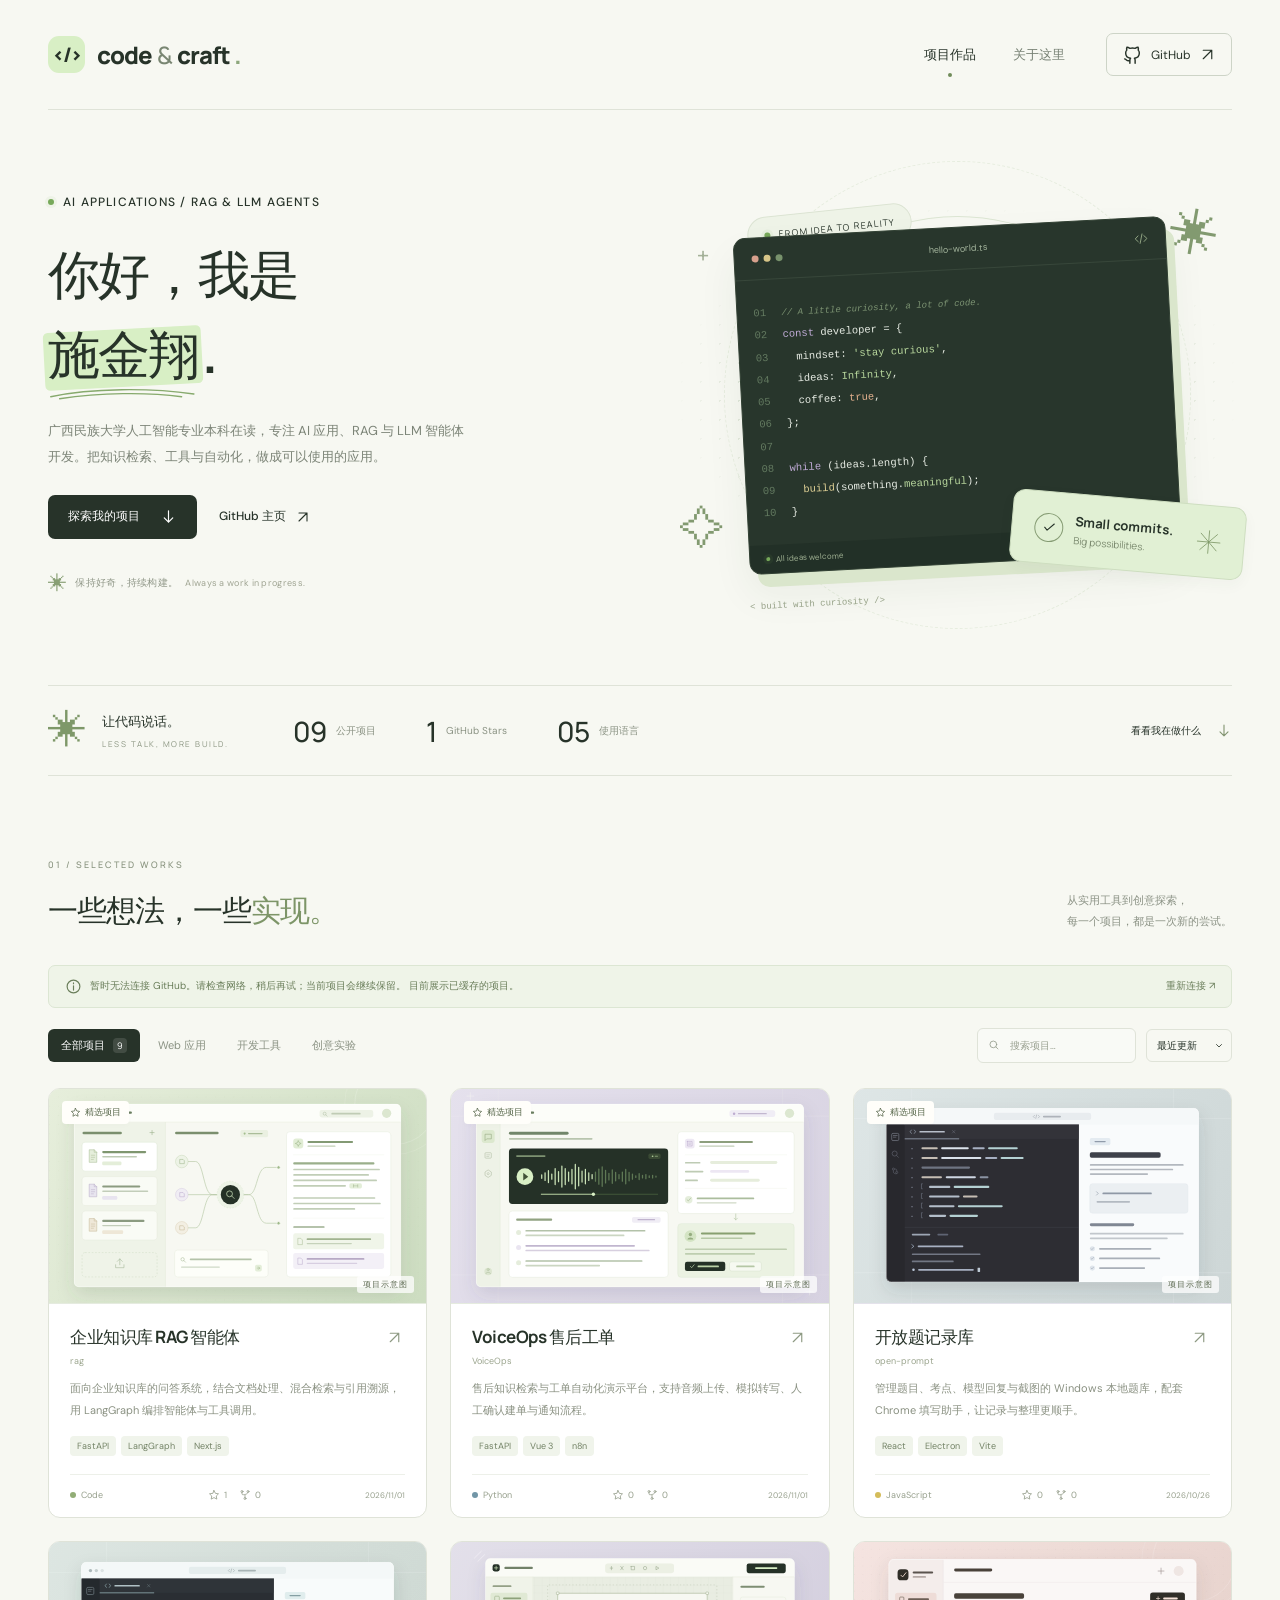
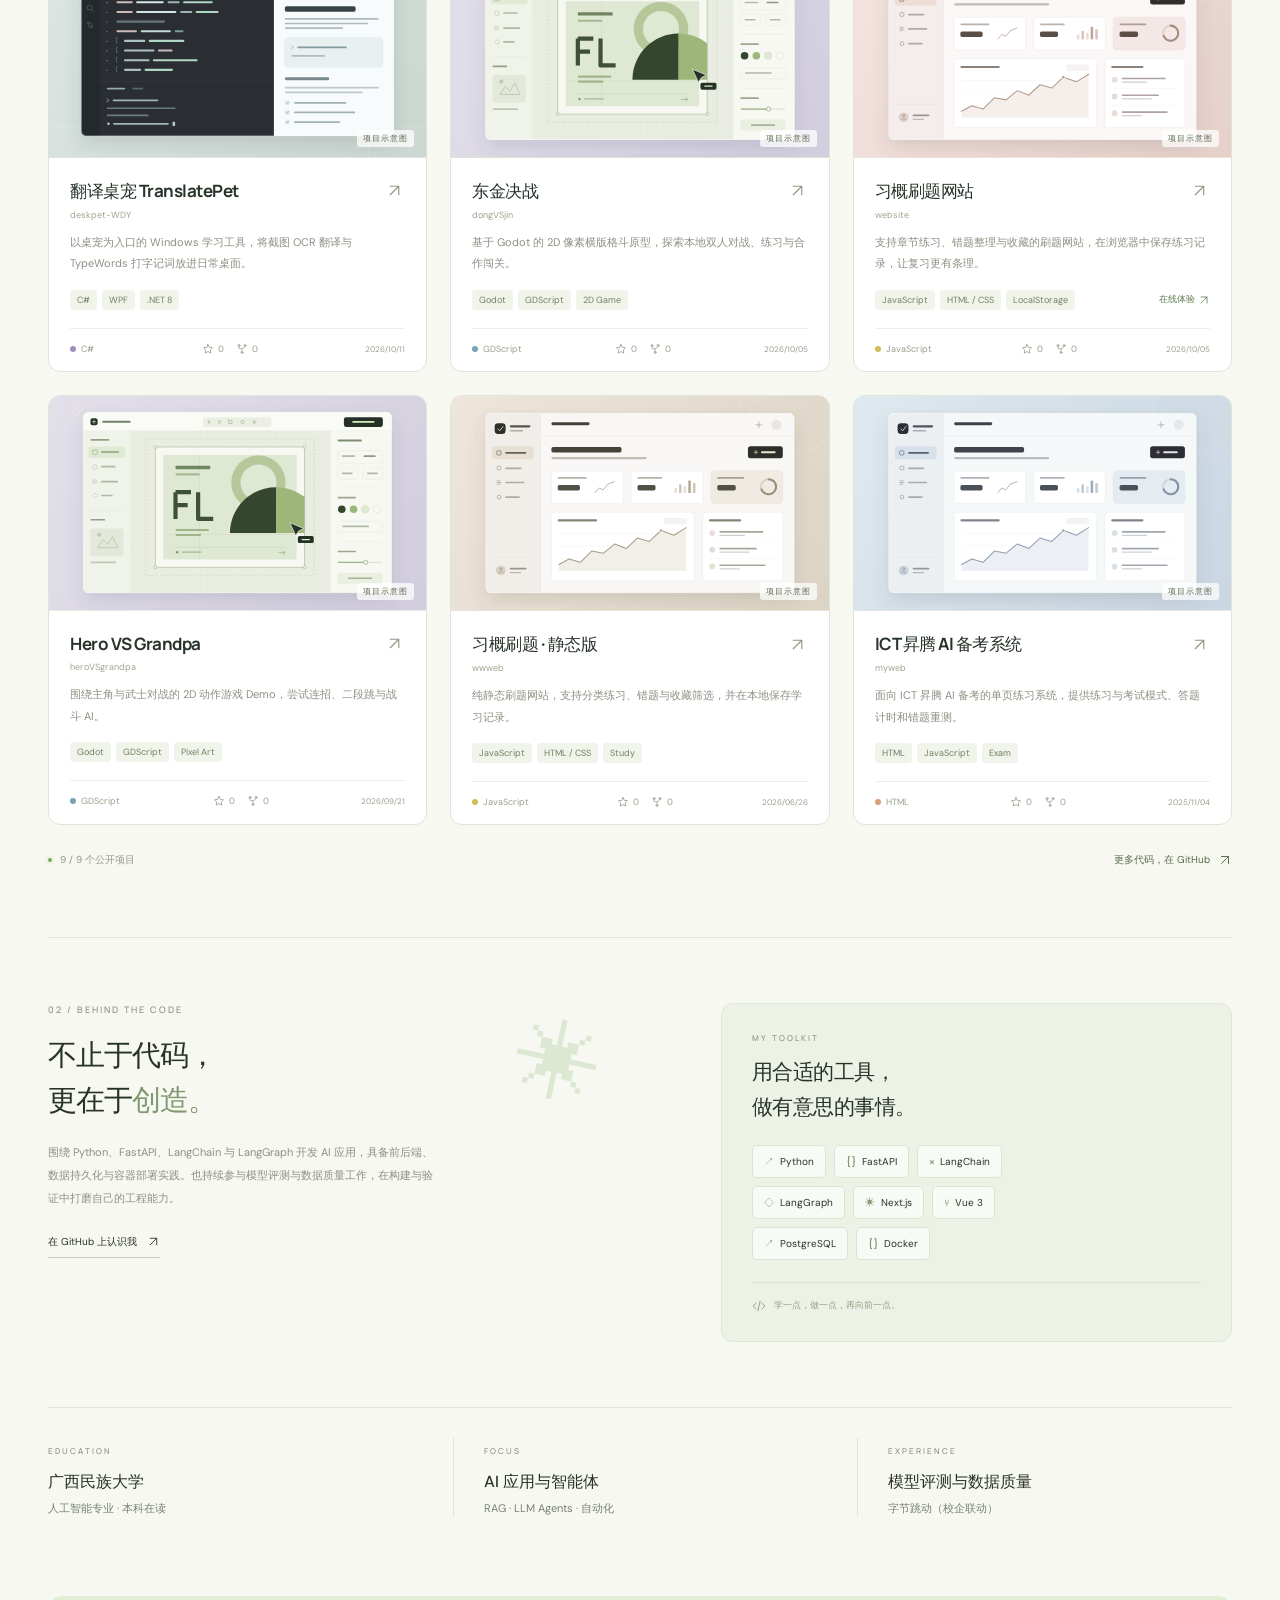
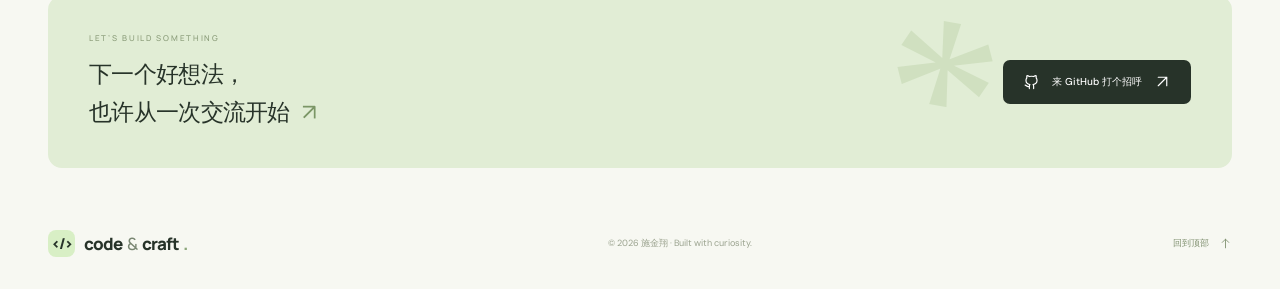
==== index.html @ 2873ebb2 "Publish personal portfolio with GitHub projects" ====
<!doctype html>
<html lang="zh-CN">
<head>
  <meta charset="UTF-8">
  <meta name="viewport" content="width=device-width, initial-scale=1.0">
  <meta name="theme-color" content="#f7f8f2">
  <meta name="description" content="施金翔的个人作品集：AI 应用开发、RAG 与 LLM 智能体、VoiceOps 工单自动化，以及网页、桌面工具与游戏探索。">
  <title>施金翔 — AI 应用与开源作品集</title>
  <link rel="icon" href="./assets/favicon.svg" type="image/svg+xml">
  <link rel="stylesheet" href="./styles.css">
  <script src="./config.js" defer></script>
  <script src="./github-data.js" defer></script>
  <script src="./app.js" defer></script>
</head>
<body id="home">
  <a class="skip-link" href="#projects">跳转到项目</a>
  <header class="site-header wrap">
    <a class="brand" href="#home" aria-label="Code and Craft 首页"><span class="brand-mark">&lt;/&gt;</span> code<span class="brand-amp">&</span>craft<span class="brand-period">.</span></a>
    <nav aria-label="主导航"><a class="nav-link active" href="#projects">项目作品</a><a class="nav-link" href="#about">关于这里</a><a class="github-link" id="headerGithub" href="https://github.com" target="_blank" rel="noopener noreferrer"><svg class="icon"><use href="#i-github"/></svg><span>GitHub</span><svg class="icon small"><use href="#i-arrow"/></svg></a></nav>
  </header>
  <main>
    <section class="hero wrap" aria-labelledby="heroTitle">
      <div class="hero-copy">
        <p class="eyebrow"><span class="live-dot"></span><span id="heroEyebrow">个人作品集 · 持续探索</span></p>
        <h1 id="heroTitle">你好，我是<br><span class="word-highlight">施金翔<svg viewBox="0 0 220 20" aria-hidden="true"><path d="M4 14C64 1 151 1 214 10M17 17C77 8 145 7 196 14"/></svg></span><span class="hero-period">.</span></h1>
        <p class="hero-description" id="heroDescription">一些解决问题的工具，一些灵光一现的实验。<br>这里是我的 GitHub 项目集，也是一路创造的记录。</p>
        <div class="hero-actions"><a class="button button-dark" href="#projects">探索我的项目<svg class="icon"><use href="#i-down"/></svg></a><button class="button button-text" data-connect>连接 GitHub<svg class="icon"><use href="#i-arrow"/></svg></button></div>
        <div class="hero-footnote"><span class="tiny-code">✳</span><span>保持好奇，持续构建。<span class="muted-en">Always a work in progress.</span></span></div>
      </div>
      <div class="hero-art" aria-hidden="true">
        <div class="art-grid"></div><div class="orbit orbit-one"></div><div class="orbit orbit-two"></div>
        <span class="art-star star-one">✳</span><span class="art-star star-two">✧</span><span class="art-plus">+</span>
        <div class="floating-label label-top"><span class="live-dot"></span> FROM IDEA TO REALITY</div>
        <div class="code-window"><div class="window-bar"><span class="traffic"><i></i><i></i><i></i></span><span>hello-world.ts</span><svg class="icon small"><use href="#i-code"/></svg></div><div class="window-code"><div><span class="line-no">01</span><span class="code-comment">// A little curiosity, a lot of code.</span></div><div><span class="line-no">02</span><span class="code-purple">const</span> developer = {</div><div><span class="line-no">03</span>&nbsp;&nbsp;mindset: <span class="code-green">'stay curious'</span>,</div><div><span class="line-no">04</span>&nbsp;&nbsp;ideas: <span class="code-green">Infinity</span>,</div><div><span class="line-no">05</span>&nbsp;&nbsp;coffee: <span class="code-orange">true</span>,</div><div><span class="line-no">06</span>};</div><div class="code-gap"><span class="line-no">07</span></div><div><span class="line-no">08</span><span class="code-purple">while</span> (ideas.length) {</div><div><span class="line-no">09</span>&nbsp;&nbsp;<span class="code-yellow">build</span>(something.<span class="code-green">meaningful</span>);</div><div><span class="line-no">10</span>}</div></div><div class="window-status"><span><span class="live-dot"></span> All ideas welcome</span><span>TypeScript</span></div></div>
        <div class="commit-sticker"><span class="commit-icon"><svg class="icon"><use href="#i-check"/></svg></span><div><strong>Small commits.</strong><span>Big possibilities.</span></div><svg class="sticker-spark" viewBox="0 0 40 40"><path d="M20 2V38M2 20H38M7 7L33 33M33 7L7 33"/></svg></div>
        <span class="art-caption">&lt; built with curiosity /&gt;</span>
      </div>
    </section>
    <section class="stats-strip wrap" aria-label="项目概览"><div class="strip-intro"><span class="strip-spark">✳</span><span>让代码说话。<small>LESS TALK, MORE BUILD.</small></span></div><div class="stat"><strong id="statProjects">06</strong><span id="statProjectsLabel">示例项目</span></div><div class="stat"><strong id="statStars">—</strong><span>GitHub Stars</span></div><div class="stat"><strong id="statLanguages">05</strong><span>使用语言</span></div><a href="#projects" class="strip-link">看看我在做什么<svg class="icon"><use href="#i-down"/></svg></a></section>
    <section class="projects-section wrap" id="projects" aria-labelledby="projectsTitle">
      <div class="section-heading"><div><p class="section-kicker">01 / SELECTED WORKS</p><h2 id="projectsTitle">一些想法，一些<span>实现。</span></h2></div><p>从实用工具到创意探索，<br>每一个项目，都是一次新的尝试。</p></div>
      <div class="preview-notice" id="previewNotice"><span><svg class="icon small"><use href="#i-info"/></svg> 当前为示例预览，连接 GitHub 即可展示你的真实项目。</span><button data-connect>导入我的项目 <span>↗</span></button></div>
      <div class="project-toolbar"><div class="filter-tabs" role="group" aria-label="项目分类"><button class="filter-tab selected" data-filter="all" aria-pressed="true">全部项目 <span id="allCount">6</span></button><button class="filter-tab" data-filter="web" aria-pressed="false">Web 应用</button><button class="filter-tab" data-filter="tools" aria-pressed="false">开发工具</button><button class="filter-tab" data-filter="creative" aria-pressed="false">创意实验</button></div><div class="toolbar-controls"><label class="search-field"><svg class="icon"><use href="#i-search"/></svg><input type="search" id="projectSearch" placeholder="搜索项目…" aria-label="搜索项目或技术"></label><label class="sort-field"><span class="sr-only">项目排序</span><select id="projectSort"><option value="updated">最近更新</option><option value="stars">最多 Stars</option><option value="name">项目名称</option></select><svg class="icon small"><use href="#i-chevron"/></svg></label></div></div>
      <p class="results-status sr-only" id="resultsStatus" aria-live="polite"></p>
      <div class="project-grid" id="projectGrid"></div>
      <div class="empty-state" id="emptyState" hidden><svg class="icon"><use href="#i-search"/></svg><h3>还没找到这个项目</h3><p>试试其他关键词，或者切换项目分类。</p><button class="button button-outline" id="resetFilters">查看全部项目</button></div>
      <div class="projects-bottom"><span><span class="live-dot"></span><span id="projectCountText">6 个示例，等待你的真实作品</span></span><a id="allReposLink" href="https://github.com" target="_blank" rel="noopener noreferrer">更多代码，在 GitHub<svg class="icon"><use href="#i-arrow"/></svg></a></div>
    </section>
    <section class="about-section wrap" id="about" aria-labelledby="aboutTitle"><div class="about-note"><span class="note-icon">✳</span><p class="section-kicker">02 / BEHIND THE CODE</p><h2 id="aboutTitle">不止于代码，<br>更在于<span>创造。</span></h2><p id="aboutDescription">喜欢把日常里的「如果可以」变成屏幕上的「已经实现」。这里留下一些探索，也期待它们能成为下一次灵感的起点。</p><a class="inline-link" id="aboutGithub" href="https://github.com" target="_blank" rel="noopener noreferrer">在 GitHub 上认识我<svg class="icon"><use href="#i-arrow"/></svg></a></div><div class="toolkit"><p class="section-kicker">MY TOOLKIT</p><h3>用合适的工具，<br>做有意思的事情。</h3><div class="tech-cloud" id="techCloud"></div><div class="toolkit-footer"><svg class="icon"><use href="#i-code"/></svg><span>学一点，做一点，再向前一点。</span></div></div></section>
    <section class="profile-facts wrap" aria-label="个人背景"><div><span class="section-kicker">EDUCATION</span><h3>广西民族大学</h3><p>人工智能专业 · 本科在读</p></div><div><span class="section-kicker">FOCUS</span><h3>AI 应用与智能体</h3><p>RAG · LLM Agents · 自动化</p></div><div><span class="section-kicker">EXPERIENCE</span><h3>模型评测与数据质量</h3><p>字节跳动（校企联动）</p></div></section>
    <section class="contact-section wrap"><div><p class="section-kicker">LET’S BUILD SOMETHING</p><h2>下一个好想法，<br>也许从一次交流开始<span>↗</span></h2></div><a class="button button-dark" id="contactGithub" href="https://github.com" target="_blank" rel="noopener noreferrer"><svg class="icon"><use href="#i-github"/></svg>来 GitHub 打个招呼<svg class="icon"><use href="#i-arrow"/></svg></a></section>
  </main>
  <footer class="site-footer wrap"><a class="brand footer-brand" href="#home"><span class="brand-mark">&lt;/&gt;</span> code<span class="brand-amp">&</span>craft<span class="brand-period">.</span></a><p>© <span id="currentYear">2026</span> <span id="footerName">Code & Craft</span> · Built with curiosity.</p><a class="back-top" href="#home">回到顶部 <svg class="icon"><use href="#i-up"/></svg></a></footer>
  <dialog id="connectDialog" class="connect-dialog"><form id="connectForm"><button type="button" class="dialog-close" data-close aria-label="关闭">×</button><span class="dialog-symbol"><svg class="icon"><use href="#i-github"/></svg></span><p class="section-kicker">MAKE IT YOURS</p><h2>把你的作品放进来。</h2><p class="dialog-copy">输入 GitHub 用户名或个人主页链接，读取公开仓库并生成你的项目集。</p><label for="githubUsername">GitHub 用户名或主页链接</label><input id="githubUsername" name="username" autocomplete="off" placeholder="例如 octocat 或 github.com/octocat" required maxlength="180"><p class="form-hint">仅访问公开信息，无需登录或提供 Token。临时导入仅保存在当前浏览器。</p><p class="form-error" id="connectError" role="alert" hidden></p><button type="submit" class="button button-dark import-button" id="importButton">导入公开项目<svg class="icon"><use href="#i-arrow"/></svg></button><button type="button" class="restore-demo" id="restoreDemo">恢复示例预览</button></form></dialog>
  <dialog id="projectDialog" class="project-dialog"><button class="dialog-close" data-close aria-label="关闭">×</button><div id="projectDetail"></div></dialog>
  <div class="toast" id="toast" role="status" hidden></div>
  <svg class="svg-sprite" xmlns="http://www.w3.org/2000/svg" aria-hidden="true"><defs>
    <symbol id="i-arrow" viewBox="0 0 24 24"><path d="M6 18 18 6M6 6h12v12"/></symbol><symbol id="i-down" viewBox="0 0 24 24"><path d="M12 4v16M6 14l6 6 6-6"/></symbol><symbol id="i-up" viewBox="0 0 24 24"><path d="M12 20V4M6 10l6-6 6 6"/></symbol><symbol id="i-search" viewBox="0 0 24 24"><circle cx="10.8" cy="10.8" r="6.8"/><path d="m16 16 4 4"/></symbol><symbol id="i-chevron" viewBox="0 0 24 24"><path d="m7 10 5 5 5-5"/></symbol><symbol id="i-star" viewBox="0 0 24 24"><path d="m12 3 2.8 5.7 6.2.9-4.5 4.4 1.1 6.2-5.6-3-5.6 3 1.1-6.2L3 9.6l6.2-.9z"/></symbol><symbol id="i-fork" viewBox="0 0 24 24"><circle cx="6" cy="5" r="2"/><circle cx="18" cy="5" r="2"/><circle cx="12" cy="19" r="2"/><path d="M6 7v3c0 3 12 1 12-3M12 17v-5"/></symbol><symbol id="i-code" viewBox="0 0 24 24"><path d="m7 7-5 5 5 5M17 7l5 5-5 5M14 4l-4 16"/></symbol><symbol id="i-check" viewBox="0 0 24 24"><path d="m5 12 4 4L19 6"/></symbol><symbol id="i-info" viewBox="0 0 24 24"><circle cx="12" cy="12" r="9"/><path d="M12 11v6M12 7v1"/></symbol><symbol id="i-github" viewBox="0 0 24 24"><path d="M9 19c-4 1.2-4-2-6-2m12 5v-3.4a3 3 0 0 0-.8-2.3c2.7-.3 5.6-1.3 5.6-6a4.7 4.7 0 0 0-1.3-3.3 4.4 4.4 0 0 0-.1-3.3S17.4 3.4 15 5a12.6 12.6 0 0 0-6 0C6.6 3.4 5.6 3.7 5.6 3.7A4.4 4.4 0 0 0 5.5 7a4.7 4.7 0 0 0-1.3 3.3c0 4.7 2.9 5.7 5.6 6A3 3 0 0 0 9 18.6V22"/></symbol>
  </defs></svg>
</body>
</html>
---- styles.css ----
@import url('https://fonts.googleapis.com/css2?family=DM+Sans:wght@400;500;600;700&family=Manrope:wght@400;500;600;700;800&display=swap');

:root{--bg:#f7f8f2;--ink:#273329;--muted:#778077;--green:#d8efc5;--line:#dfe3d8;--white:#fff;--radius:16px;font-family:'DM Sans','Microsoft YaHei','PingFang SC',sans-serif;color:var(--ink);background:var(--bg);font-synthesis:none}
*{box-sizing:border-box}html{scroll-behavior:smooth;scroll-padding-top:32px}body{margin:0}button,input,select{font:inherit}button,a,input,select{-webkit-tap-highlight-color:transparent}button,a{touch-action:manipulation}a{color:inherit;text-decoration:none}button{cursor:pointer}button:disabled{cursor:wait;opacity:.6}button,input,select{color:inherit}button{background:none}button:focus-visible,a:focus-visible,input:focus-visible,select:focus-visible{outline:3px solid #6b9d53;outline-offset:5px}button{border:0}button .icon,a .icon{flex-shrink:0}.wrap{max-width:1224px;width:calc(100% - 96px);margin-inline:auto}.icon{width:21px;height:21px;display:inline-block;fill:none;stroke:currentColor;stroke-width:1.65;stroke-linecap:round;stroke-linejoin:round;vertical-align:middle}.icon.small{width:17px;height:17px}.svg-sprite{width:0;height:0;position:absolute;overflow:hidden}.sr-only{position:absolute;width:1px;height:1px;padding:0;margin:-1px;overflow:hidden;clip:rect(0,0,0,0);white-space:nowrap;border:0}.skip-link{position:fixed;z-index:100;left:16px;top:-60px;padding:10px;background:var(--ink);color:white}.skip-link:focus{top:16px}[hidden]{display:none!important}
.site-header{height:110px;display:flex;align-items:center;justify-content:space-between;border-bottom:1px solid var(--line)}.brand{display:inline-flex;align-items:center;gap:4px;font:800 24px 'Manrope',sans-serif;letter-spacing:-1px}.brand-mark{font-size:20px;letter-spacing:-2px;display:grid;place-items:center;width:37px;height:37px;background:var(--green);border-radius:11px;margin-right:8px}.brand-amp{font-weight:500;color:#798672;margin-inline:1px}.brand-period{color:#8da77c}.site-header nav{display:flex;align-items:center;gap:37px;font-size:13px}.nav-link{position:relative;color:#768073;padding:16px 0;transition:color .2s}.nav-link:hover,.nav-link.active{color:var(--ink)}.nav-link.active:after{content:'';width:4px;height:4px;border-radius:50%;background:#708c5a;position:absolute;bottom:3px;left:calc(50% - 2px)}.github-link{display:flex;align-items:center;gap:8px;border:1px solid #cdd4c7;padding:10px 15px;border-radius:7px;font-size:12px;margin-left:4px}.github-link:hover{background:var(--green)}
.hero{display:grid;grid-template-columns:1.1fr 1fr;gap:30px;align-items:center;min-height:575px;padding-block:70px 75px}.eyebrow{font-size:12px;letter-spacing:1.2px;display:flex;align-items:center;gap:9px;margin:0 0 27px;font-weight:500}.live-dot{display:inline-block;flex-shrink:0;width:6px;height:6px;border-radius:50%;background:#77a95a;box-shadow:0 0 0 3px #77a95a12}.hero h1{font-size:clamp(38px,4.1vw,56px);line-height:1.47;letter-spacing:-2px;margin:0;font-weight:700}.word-highlight{position:relative;display:inline-block;z-index:0}.word-highlight:before{content:'';position:absolute;inset:16% -4px 9%;background:var(--green);transform:rotate(-3deg);z-index:-1;border-radius:5px}.word-highlight svg{position:absolute;bottom:-8px;left:0;width:100%;height:16px;fill:none;stroke:#87aa6d;stroke-width:2;stroke-linecap:round}.hero-period{font-family:'Manrope',sans-serif;margin-left:4px}.hero-description{font-size:13px;line-height:2;color:#7c8477;margin:24px 0 25px}.hero-actions{display:flex;align-items:center;gap:22px}.button{display:inline-flex;align-items:center;justify-content:center;gap:20px;font-size:12px;font-weight:500;border-radius:7px;min-height:44px;padding:13px 20px;transition:background .2s,transform .2s}.button:hover{transform:translateY(-2px)}.button-dark{background:var(--ink);color:#fff}.button-dark:hover{background:#42513b}.button-dark .icon{width:17px;height:17px}.button-text{padding-inline:0;gap:9px}.button-text .icon{width:16px;height:16px}.button-outline{border:1px solid #bfc9b8}.hero-footnote{display:flex;align-items:center;gap:8px;color:#92998a;font-size:10px;margin-top:32px;letter-spacing:.3px}.tiny-code{font-size:19px;color:#889f74}.muted-en{margin-left:7px;color:#a0a593;font-size:9px}
.hero-art{position:relative;height:368px;display:flex;align-items:center;justify-content:center;isolation:isolate}.art-grid{position:absolute;inset:-10px -10px -8px;background-image:radial-gradient(#bccbb2 1px,transparent 1px);background-size:19px 19px;mask-image:radial-gradient(ellipse at center,#000 30%,transparent 70%);z-index:-2}.orbit{position:absolute;width:330px;height:330px;border:1px solid #dce6d3;border-radius:50%;z-index:-1}.orbit-one{transform:scaleX(1.35) rotate(-30deg)}.orbit-two{width:390px;height:390px;border-style:dashed;opacity:.6}.art-star{position:absolute;color:#829a70}.star-one{font-size:49px;right:13px;top:-8px;transform:rotate(10deg)}.star-two{font-size:45px;left:-2px;bottom:20px}.art-plus{position:absolute;left:15px;top:29px;font-size:22px;color:#a4b198}.floating-label{position:absolute;font:9px 'Manrope',sans-serif;letter-spacing:1px;display:flex;align-items:center;gap:8px;background:#eef3e7;padding:11px 16px;border:1px solid #dce4d3;border-radius:30px;top:-1px;left:65px;transform:rotate(-6deg)}.code-window{background:#28362c;width:100%;max-width:433px;border-radius:12px;transform:rotate(-3deg);color:#e8ede5;box-shadow:8px 13px 0 #dae6cc,0 20px 40px #243b2010;border:1px solid #314033}.window-bar{height:42px;border-bottom:1px solid #a0b69622;display:flex;align-items:center;justify-content:space-between;padding:0 17px;font:9px 'DM Sans',sans-serif;color:#a5b69e}.traffic{display:flex;gap:5px}.traffic i{width:7px;height:7px;background:#78926c;border-radius:50%}.traffic i:first-child{background:#d7a08d}.traffic i:nth-child(2){background:#d7c588}.window-bar>.icon{color:#91a483;width:14px}.window-code{padding:22px 16px 20px;font:10.5px/2.12 Consolas,'Courier New',monospace;white-space:nowrap}.line-no{color:#637a60;display:inline-block;width:28px;user-select:none}.code-comment{color:#7d9473;font-style:italic;font-size:9px}.code-purple{color:#c0abd7}.code-green{color:#b9d89e}.code-orange{color:#e4b18e}.code-yellow{color:#dfd095}.window-status{display:flex;justify-content:space-between;background:#202e25aa;padding:9px 16px;color:#9fb092;border-radius:0 0 11px 11px;font:8px 'DM Sans',sans-serif}.window-status>span:first-child{display:flex;align-items:center;gap:6px}.window-status .live-dot{width:4px;height:4px}.commit-sticker{position:absolute;display:flex;align-items:center;gap:11px;right:-13px;bottom:8px;padding:18px 22px;background:#e1f0d4;border:1px solid #cedec0;border-radius:12px;transform:rotate(5deg);box-shadow:0 5px 15px #34462c0a}.commit-icon{display:grid;place-items:center;border:1px solid #859b73;border-radius:50%;width:29px;height:29px}.commit-icon .icon{width:16px}.commit-sticker strong,.commit-sticker div>span{display:block;font-family:'Manrope',sans-serif}.commit-sticker strong{font-size:13px;font-weight:700}.commit-sticker div>span{font-size:10px;color:#7c8b70;margin-top:3px}.sticker-spark{width:26px;height:26px;fill:none;stroke:#7b9564;stroke-width:1.2;margin-left:12px}.art-caption{position:absolute;bottom:-30px;left:68px;font:9px Consolas,monospace;color:#96a187;transform:rotate(-3deg)}
.stats-strip{display:flex;align-items:center;border-top:1px solid var(--line);border-bottom:1px solid var(--line);padding-block:25px;gap:50px}.strip-intro{display:flex;align-items:center;gap:15px;font-size:13px;margin-right:15px}.strip-spark{font-size:39px;color:#7e9869;line-height:1}.strip-intro small{display:block;font:8px 'Manrope',sans-serif;letter-spacing:1.5px;margin-top:7px;color:#8b9581}.stat{display:flex;align-items:center;gap:10px}.stat strong{font:500 28px 'Manrope',sans-serif;letter-spacing:-1px}.stat>span{font-size:10px;color:#8b9384}.strip-link{display:flex;align-items:center;gap:15px;font-size:10px;margin-left:auto}.strip-link .icon{width:16px;color:#81936f}
.projects-section{padding-top:82px;padding-bottom:70px}.section-heading{display:flex;justify-content:space-between;align-items:flex-end;margin-bottom:30px}.section-kicker{font:500 9px 'Manrope',sans-serif;letter-spacing:2px;color:#87927d;margin:0 0 17px}.section-heading h2,.about-note h2{font-size:30px;letter-spacing:-1px;line-height:1.55;margin:0;font-weight:600}.section-heading h2 span{color:#7d9568}.section-heading>p{font-size:11px;line-height:1.9;color:#8b9285;margin:0 0 3px}.preview-notice{display:flex;justify-content:space-between;align-items:center;padding:12px 16px;border:1px solid #dce6d3;border-radius:7px;background:#eff4e8;font-size:10px;margin-bottom:20px;color:#6a7e5a;gap:12px}.preview-notice>span{display:flex;gap:8px;align-items:center}.preview-notice button{font-size:10px;white-space:nowrap;padding:0}.preview-notice button span{margin-left:5px}.project-toolbar{display:flex;justify-content:space-between;align-items:center;gap:15px;margin-bottom:25px}.filter-tabs{display:flex;align-items:center;gap:5px}.filter-tab{font-size:11px;color:#8a9283;border-radius:6px;padding:9px 13px;white-space:nowrap;transition:background .2s,color .2s}.filter-tab:hover{color:var(--ink);background:#e9eee2}.filter-tab.selected{background:var(--ink);color:#fff}.filter-tab span{background:#ffffff20;font:9px 'Manrope',sans-serif;border-radius:4px;margin-left:5px;padding:1px 4px}.toolbar-controls{display:flex;align-items:center;gap:10px}.search-field{display:flex;align-items:center;gap:8px;width:159px;padding:9px 10px;border:1px solid var(--line);border-radius:6px;background:#ffffff45}.search-field .icon{width:14px;height:14px;color:#939b8b}.search-field input{width:100%;min-width:0;border:0;background:none;outline:none;font-size:10px}.search-field input::placeholder{color:#9aa191}.search-field:focus-within{border-color:#809b6d}.sort-field{display:flex;align-items:center;position:relative}.sort-field select{background:none;border:1px solid var(--line);border-radius:6px;appearance:none;padding:9px 26px 9px 10px;font-size:10px;cursor:pointer}.sort-field .icon{position:absolute;right:7px;width:12px;pointer-events:none}.project-grid{display:grid;grid-template-columns:repeat(3,minmax(0,1fr));gap:23px}.project-card{min-width:0;overflow:hidden;border:1px solid var(--line);border-radius:12px;background:#fff;transition:transform .25s,box-shadow .25s,border-color .25s}.project-card:hover{transform:translateY(-5px);box-shadow:0 12px 22px #33432909;border-color:#b7c8a6}.project-cover{position:relative;aspect-ratio:1.75;background:#eaf0e3;overflow:hidden;border-bottom:1px solid #00000005}.project-cover img{display:block;width:100%;height:100%;object-fit:cover;transition:transform .45s}.project-card:hover .project-cover img{transform:scale(1.035)}.project-cover.cover-sand{background:#eee7dc}.project-cover.cover-lilac{background:#e9e7f0}.project-cover.cover-moss{background:#e1e9d6}.project-cover.cover-pink{background:#f2e6de}.project-cover.cover-blue{background:#e3e9ec}.project-cover.cover-sand img{filter:hue-rotate(318deg) saturate(.55)}.project-cover.cover-lilac img{filter:hue-rotate(125deg) saturate(.5)}.project-cover.cover-pink img{filter:hue-rotate(285deg) saturate(.6)}.project-cover.cover-blue img{filter:hue-rotate(90deg) saturate(.6)}.cover-label{position:absolute;left:13px;top:12px;font-size:9px;padding:5px 8px;border-radius:4px;background:#fffefa;display:flex;align-items:center;gap:4px;color:#566649;box-shadow:0 2px 5px #00000004}.cover-label .icon{width:11px;height:11px}.demo-label{position:absolute;right:12px;bottom:10px;font-size:8px;letter-spacing:1px;color:#5d6b52;background:#ffffffbd;border-radius:3px;padding:3px 6px}.project-body{padding:21px 21px 16px}.project-title-row{display:flex;align-items:center;justify-content:space-between;gap:10px}.project-title-row h3{font:700 17px 'Manrope','Microsoft YaHei',sans-serif;letter-spacing:-.5px;margin:0;overflow-wrap:anywhere}.project-open{display:flex;padding:2px;color:#8e9a83;border-radius:4px}.project-open .icon{width:17px;height:17px}.project-description{font-size:11px;color:#8a9182;line-height:1.95;display:-webkit-box;-webkit-line-clamp:2;-webkit-box-orient:vertical;overflow:hidden;min-height:43px;margin:11px 0 14px;overflow-wrap:anywhere}.project-tags{display:flex;flex-wrap:wrap;gap:5px;min-height:22px}.project-tag{font:9px 'DM Sans',sans-serif;color:#728265;padding:4px 7px;border-radius:4px;background:#f0f4eb}.project-meta{display:flex;justify-content:space-between;align-items:center;border-top:1px solid #edf0e9;padding-top:14px;margin-top:17px;font-size:9px;color:#97a08d;gap:4px}.repo-numbers{display:flex;gap:12px}.repo-numbers>span{display:flex;align-items:center;gap:4px}.repo-numbers .icon{width:12px;height:12px}.meta-language{display:flex;align-items:center;gap:5px}.language-dot{width:6px;height:6px;background:#92ad76;border-radius:50%}.meta-updated{font-size:8px}.projects-bottom{display:flex;align-items:center;justify-content:space-between;font-size:10px;color:#929b87;padding-top:28px}.projects-bottom>span{display:flex;align-items:center;gap:8px}.projects-bottom>span .live-dot{width:4px;height:4px}.projects-bottom>a{color:#596b49;display:flex;align-items:center;gap:8px}.projects-bottom .icon{width:14px;height:14px}.empty-state{text-align:center;padding:70px 20px;background:#f0f3eb;border:1px dashed #c8d6ba;border-radius:12px}.empty-state>.icon{width:28px;height:28px;color:#839874}.empty-state h3{font-size:17px;font-weight:500}.empty-state p{font-size:12px;color:var(--muted);margin-bottom:22px}
.about-section{border-top:1px solid var(--line);padding-block:65px;display:grid;grid-template-columns:1.1fr 1fr;gap:110px}.about-note{position:relative}.note-icon{position:absolute;right:10px;top:20px;color:#dce8d2;font-size:86px;line-height:1;transform:rotate(12deg);z-index:-1}.about-note h2{font-size:29px}.about-note h2 span{color:#81996f}.about-note>p:not(.section-kicker){font-size:11px;color:#89927f;line-height:2.1;max-width:390px;margin:18px 0}.inline-link{font-size:10px;display:inline-flex;align-items:center;gap:10px;border-bottom:1px solid #c1ceb7;padding-bottom:5px}.inline-link .icon{width:13px}.toolkit{padding:28px 30px;background:#edf2e7;border:1px solid #dfe7d7;border-radius:12px}.toolkit .section-kicker{font-size:8px;margin-bottom:12px}.toolkit h3{font-size:21px;font-weight:500;line-height:1.65;letter-spacing:-.5px;margin:0 0 20px}.tech-cloud{display:flex;flex-wrap:wrap;gap:8px;max-width:340px}.tech-pill{font-size:10px;padding:8px 11px;background:#f8faf5;border:1px solid #dce5d4;border-radius:5px;display:flex;align-items:center;gap:6px}.tech-pill>span{font:700 10px 'Manrope',sans-serif;color:#7e966d}.toolkit-footer{display:flex;align-items:center;gap:8px;margin-top:22px;border-top:1px solid #dbe4d2;padding-top:16px;color:#92a083;font-size:9px}.toolkit-footer .icon{width:14px;height:14px}.contact-section{display:flex;justify-content:space-between;align-items:center;padding:36px 41px;background:#e1edd5;border-radius:14px;margin-bottom:60px;position:relative;overflow:hidden}.contact-section:after{content:'*';position:absolute;right:235px;top:-34px;font:230px Georgia,serif;color:#d0e0c0;transform:rotate(10deg);pointer-events:none}.contact-section>div,.contact-section>.button{position:relative;z-index:1}.contact-section .section-kicker{font-size:8px;letter-spacing:1.7px;color:#8a9c79;margin-bottom:13px}.contact-section h2{font-size:23px;line-height:1.65;font-weight:500;letter-spacing:-.7px;margin:0}.contact-section h2 span{color:#7b9666;margin-left:12px;font-weight:400}.contact-section .button{font-size:10px;gap:12px}.site-footer{display:flex;align-items:center;justify-content:space-between;padding-block:0 30px;gap:16px}.footer-brand{font-size:17px}.footer-brand .brand-mark{width:27px;height:27px;font-size:15px;border-radius:8px;margin-right:5px}.site-footer p{font-size:9px;color:#9aA28e}.back-top{font-size:9px;color:#819171;display:flex;align-items:center;gap:10px}.back-top .icon{width:13px;height:13px}
dialog{border:1px solid #d7e0cd;border-radius:18px;padding:35px;max-width:490px;width:calc(100% - 32px);color:var(--ink);background:var(--bg);box-shadow:0 24px 100px #1d2b2240}dialog::backdrop{background:#17251bb0;backdrop-filter:blur(5px)}.dialog-close{position:absolute;right:14px;top:10px;font-size:26px;font-weight:400;color:#87967b;padding:2px 8px}.dialog-symbol{display:grid;place-items:center;width:43px;height:43px;background:var(--green);border-radius:12px;margin-bottom:25px}.dialog-symbol .icon{width:25px;height:25px}.connect-dialog h2{font-size:26px;letter-spacing:-1px;margin:0 0 12px}.dialog-copy{font-size:12px;color:#7a8770;line-height:1.9;margin-bottom:25px}.connect-dialog label{font-size:11px;display:block;margin-bottom:8px}.connect-dialog input{width:100%;padding:13px;border:1px solid #cdd7c1;border-radius:7px;background:#fff;font-size:12px}.form-hint{font-size:10px;line-height:1.8;color:#8b967f;margin-block:10px 20px}.form-error{font-size:11px;line-height:1.7;background:#f5e7df;border-radius:5px;padding:10px;color:#8c4d30}.import-button{width:100%}.restore-demo{font-size:10px;color:#89977c;display:block;margin:18px auto 0;text-decoration:underline;text-underline-offset:4px}.project-dialog{max-width:600px}.detail-cover{width:100%;border-radius:8px;aspect-ratio:1.75;object-fit:cover;margin-top:15px}.project-dialog h2{font:700 26px 'Manrope',sans-serif;margin-bottom:13px}.project-dialog .detail-copy{font-size:13px;line-height:1.9;color:var(--muted)}.project-dialog .detail-note{font-size:11px;line-height:1.9;background:#e9f0e1;padding:14px;border-radius:7px;margin-top:20px}.toast{position:fixed;bottom:25px;left:50%;transform:translateX(-50%);padding:14px 22px;border-radius:9px;background:var(--ink);color:white;box-shadow:0 10px 30px #27332930;font-size:12px;z-index:20;max-width:calc(100% - 32px);text-align:center}
@media(min-width:1500px){.wrap{max-width:1224px}.hero{min-height:625px}.hero h1{font-size:58px}.hero-art{max-width:500px;margin-left:25px}}
@media(max-width:1100px){.wrap{width:calc(100% - 64px)}.hero{gap:20px;min-height:535px}.hero h1{font-size:42px}.hero-art{transform:scale(.9);transform-origin:right center}.hero-description{font-size:12px}.stats-strip{gap:28px}.strip-intro{margin-right:0}.strip-link{font-size:9px}.stat{gap:8px}.stat strong{font-size:25px}.stat>span{font-size:9px}.project-toolbar{flex-wrap:wrap}.toolbar-controls{margin-left:auto}.project-grid{gap:17px}.project-body{padding:18px 16px 14px}.project-title-row h3{font-size:15px}.meta-updated{display:none}.about-section{gap:65px}.muted-en{display:none}.commit-sticker{right:-12px}}
@media(max-width:800px){.wrap{width:calc(100% - 48px)}.site-header{height:86px}.site-header nav{gap:23px}.brand{font-size:21px}.hero{grid-template-columns:1fr 1fr;gap:0;padding-block:58px 65px;min-height:480px}.hero h1{font-size:33px;letter-spacing:-1.7px}.eyebrow{font-size:9px;letter-spacing:.5px}.hero-description{font-size:10px}.hero-actions{gap:14px}.hero-actions .button{font-size:10px;padding:12px 15px;gap:12px;min-height:40px}.hero-actions .button-text{padding-inline:0;gap:4px}.hero-art{height:310px;transform:scale(.81);width:calc(100% + 25px);margin-left:-25px}.window-code{font-size:9px}.code-comment{font-size:8px}.commit-sticker{padding:14px;right:-23px;bottom:-2px}.commit-sticker strong{font-size:11px}.hero-footnote{font-size:8px}.stats-strip{gap:22px}.strip-intro{font-size:11px;gap:10px}.strip-intro small{font-size:6px}.strip-spark{font-size:30px}.stat{display:block}.stat strong{display:block;font-size:24px}.stat>span{font-size:8px}.strip-link{gap:6px;font-size:8px}.projects-section{padding-top:60px}.section-heading h2{font-size:26px}.section-heading>p{font-size:10px}.project-grid{grid-template-columns:repeat(2,minmax(0,1fr));gap:20px}.project-title-row h3{font-size:17px}.project-toolbar{gap:18px}.toolbar-controls{margin-left:0;flex:1;justify-content:flex-end}.filter-tab{padding:9px 11px;font-size:10px}.search-field{width:145px}.about-section{gap:40px}.about-note h2{font-size:25px}.toolkit{padding:23px}.toolkit h3{font-size:19px}.contact-section{padding:30px}.contact-section h2{font-size:20px}.contact-section .button{font-size:9px;padding:12px 15px;gap:8px}}
@media(max-width:600px){.wrap{width:calc(100% - 40px)}.site-header{height:78px}.brand{font-size:20px}.brand-mark{width:31px;height:31px;font-size:17px;border-radius:9px;margin-right:5px}.site-header nav{gap:16px}.nav-link{font-size:11px}.github-link{padding:8px;margin-left:0;border-radius:6px}.github-link>span,.github-link>.small{display:none}.github-link>.icon{width:17px;height:17px}.hero{grid-template-columns:1fr;padding-block:44px 50px;gap:40px}.hero-copy{padding-inline:5px}.eyebrow{font-size:10px;margin-bottom:20px}.hero h1{font-size:clamp(36px,9.3vw,52px);line-height:1.45;letter-spacing:-1.6px}.hero-description{font-size:11px;margin-block:22px}.hero-actions .button{font-size:11px;padding:13px 19px;min-height:43px}.hero-actions{gap:25px}.hero-footnote{margin-top:25px;font-size:9px}.hero-art{height:310px;max-width:400px;width:100%;margin:0 auto;transform:scale(.92);transform-origin:center center}.code-window{max-width:360px}.window-code{font-size:9px}.floating-label{top:-13px;left:35px}.orbit-one{width:260px;height:260px}.orbit-two{width:330px;height:330px}.star-one{right:0;top:-20px;font-size:42px}.star-two{left:-9px;bottom:4px}.commit-sticker{bottom:-12px;right:-4px}.art-caption{bottom:-39px;left:35px}.art-plus{left:0;top:15px}.stats-strip{padding-block:20px;justify-content:space-between;gap:12px}.strip-intro{font-size:10px;gap:7px}.strip-intro small{font-size:5px;letter-spacing:.8px}.strip-spark{font-size:26px}.stat{min-width:38px}.stat strong{font-size:23px}.stat>span{font-size:7px}.strip-link{display:none}.projects-section{padding-top:52px;padding-bottom:45px}.section-heading{display:block;margin-bottom:23px}.section-heading>p{margin-top:16px;font-size:10px}.section-heading>p br{display:none}.section-kicker{font-size:8px;margin-bottom:13px}.section-heading h2{font-size:26px;letter-spacing:-.8px}.preview-notice{padding:10px 12px;font-size:9px;line-height:1.8;align-items:flex-start;gap:6px}.preview-notice>span{align-items:flex-start;gap:6px}.preview-notice>span .icon{margin-top:2px;flex-shrink:0;width:14px}.preview-notice button{font-size:9px;margin-top:2px}.project-toolbar{gap:15px;margin-bottom:20px}.filter-tabs{width:100%;justify-content:space-between;gap:2px}.filter-tab{font-size:10px;padding:9px 10px}.toolbar-controls{justify-content:space-between;width:100%}.search-field{flex:1;width:auto}.sort-field select{font-size:10px}.project-grid{grid-template-columns:1fr;gap:23px}.project-cover{aspect-ratio:1.85}.project-body{padding:20px}.project-title-row h3{font-size:19px}.project-description{font-size:12px;min-height:44px}.project-tag{font-size:10px}.project-meta{font-size:10px}.meta-updated{display:block;font-size:9px}.projects-bottom{font-size:8px;gap:12px;padding-top:22px}.projects-bottom>span{gap:6px}.projects-bottom>a{gap:3px;white-space:nowrap}.projects-bottom .icon{width:11px}.about-section{grid-template-columns:1fr;gap:30px;padding-block:43px}.about-note h2{font-size:28px}.about-note>p:not(.section-kicker){font-size:12px;max-width:none}.about-note .section-kicker{margin-bottom:14px}.note-icon{right:30px;top:15px}.toolkit{padding:26px}.toolkit h3{font-size:21px}.tech-cloud{max-width:none}.tech-pill{font-size:10px;padding:8px 10px}.contact-section{display:block;padding:28px;margin-bottom:35px}.contact-section h2{font-size:22px}.contact-section .button{margin-top:23px;font-size:10px;padding:13px 17px;gap:12px}.contact-section:after{right:0;top:70px}.site-footer{padding-bottom:25px;flex-wrap:wrap;gap:18px}.footer-brand{font-size:18px}.site-footer p{order:3;width:100%;font-size:8px;margin:0}.back-top{margin-left:auto;font-size:9px}.connect-dialog{padding:30px 25px}.connect-dialog h2{font-size:24px}.dialog-copy{font-size:11px}}
.hero-art .orbit-one{width:65%;height:auto;aspect-ratio:1;transform:scaleX(1.1) rotate(-30deg)}.hero-art .orbit-two{width:85%;height:auto;aspect-ratio:1}
.project-repo-name{font:9px 'DM Sans',monospace;color:#9ba58e;margin:6px 0 0}.project-demo-link{margin-left:auto;display:inline-flex;align-items:center;gap:3px;font-size:9px;color:#607c4c;white-space:nowrap}.project-demo-link .icon{width:12px;height:12px}.project-tags{align-items:center}.hero-description{max-width:420px}
.profile-facts{display:grid;grid-template-columns:repeat(3,minmax(0,1fr));gap:30px;border-top:1px solid var(--line);padding-block:30px;margin-bottom:50px}.profile-facts .section-kicker{font-size:8px}.profile-facts h3{font-size:16px;font-weight:500;margin:12px 0 8px}.profile-facts p{font-size:11px;color:var(--muted);margin:0}.profile-facts>div+div{border-left:1px solid var(--line);padding-left:30px}@media(max-width:600px){.profile-facts{grid-template-columns:1fr;gap:24px;margin-bottom:35px;padding-block:25px}.profile-facts>div+div{border-left:0;padding-left:0}.hero .eyebrow{letter-spacing:1px;font-size:9px}}
@media(prefers-reduced-motion:reduce){html{scroll-behavior:auto}*,*:before,*:after{transition:none!important;animation:none!important}}
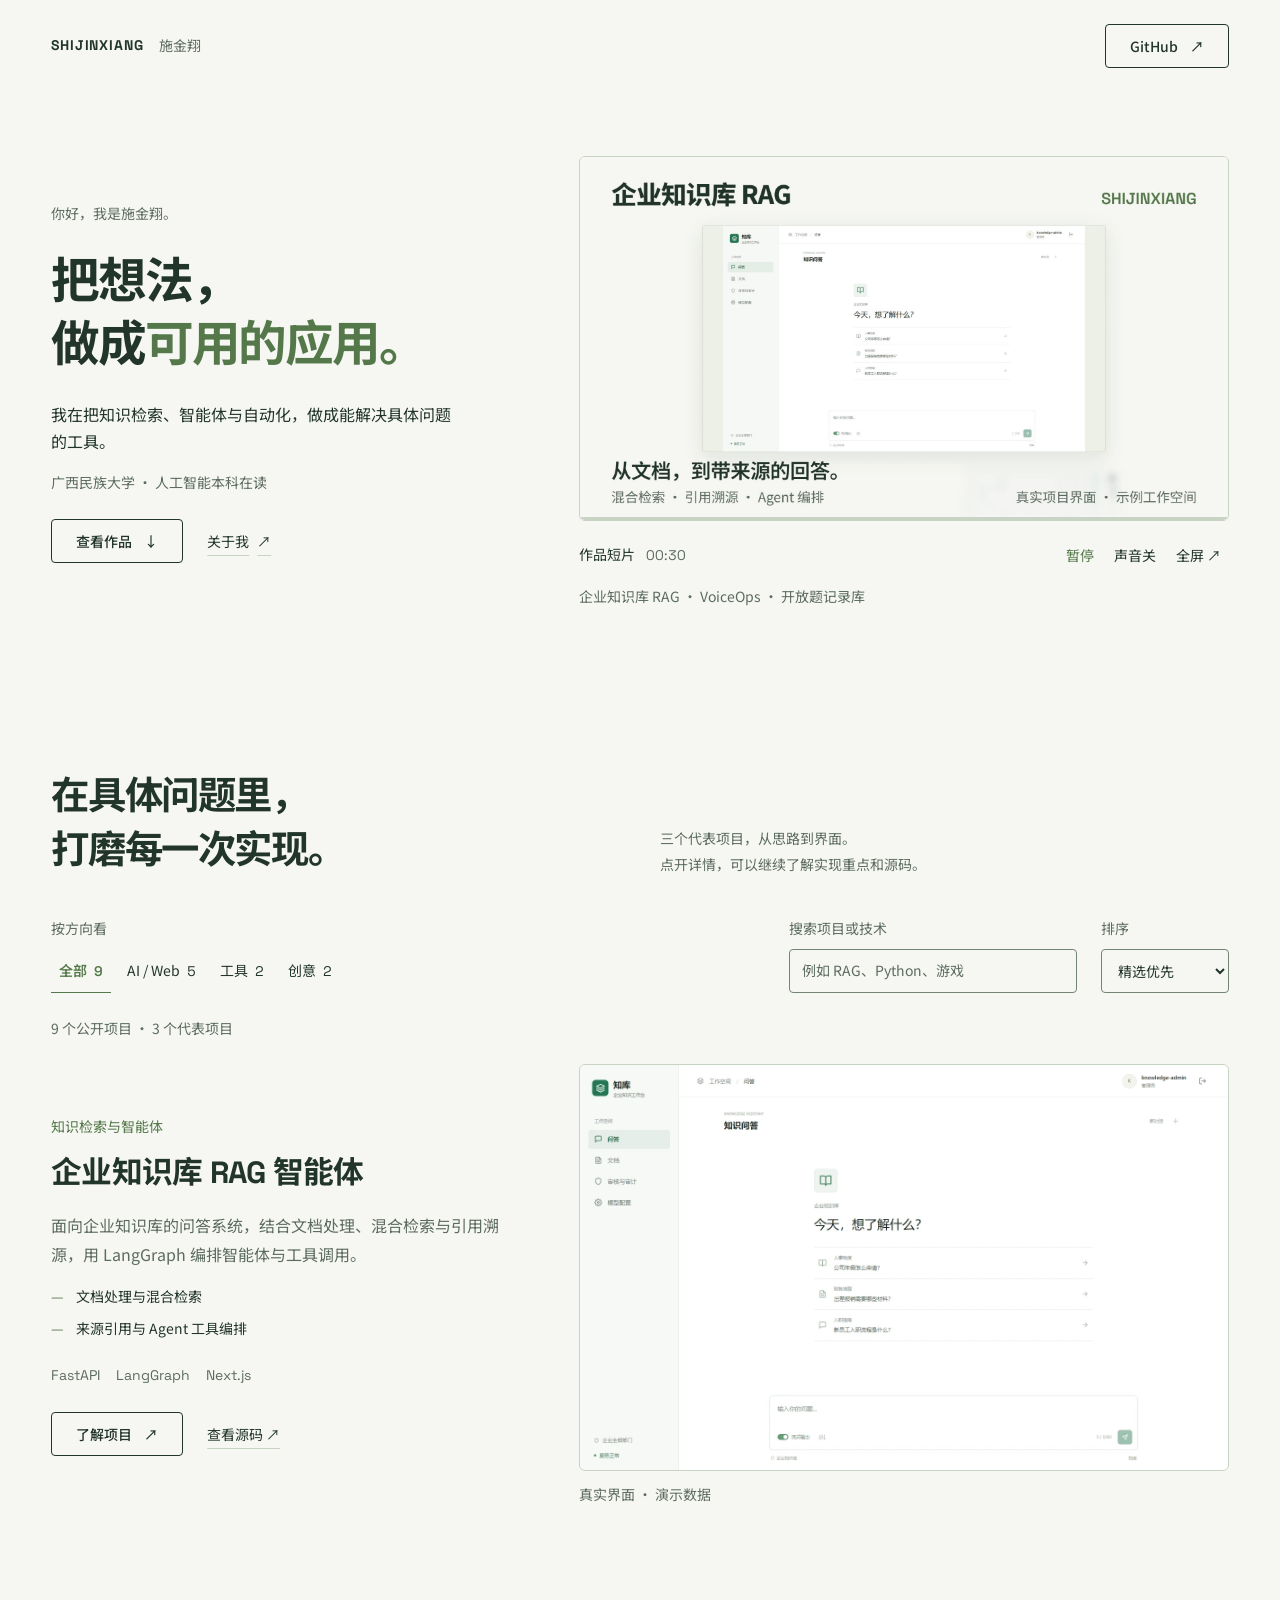
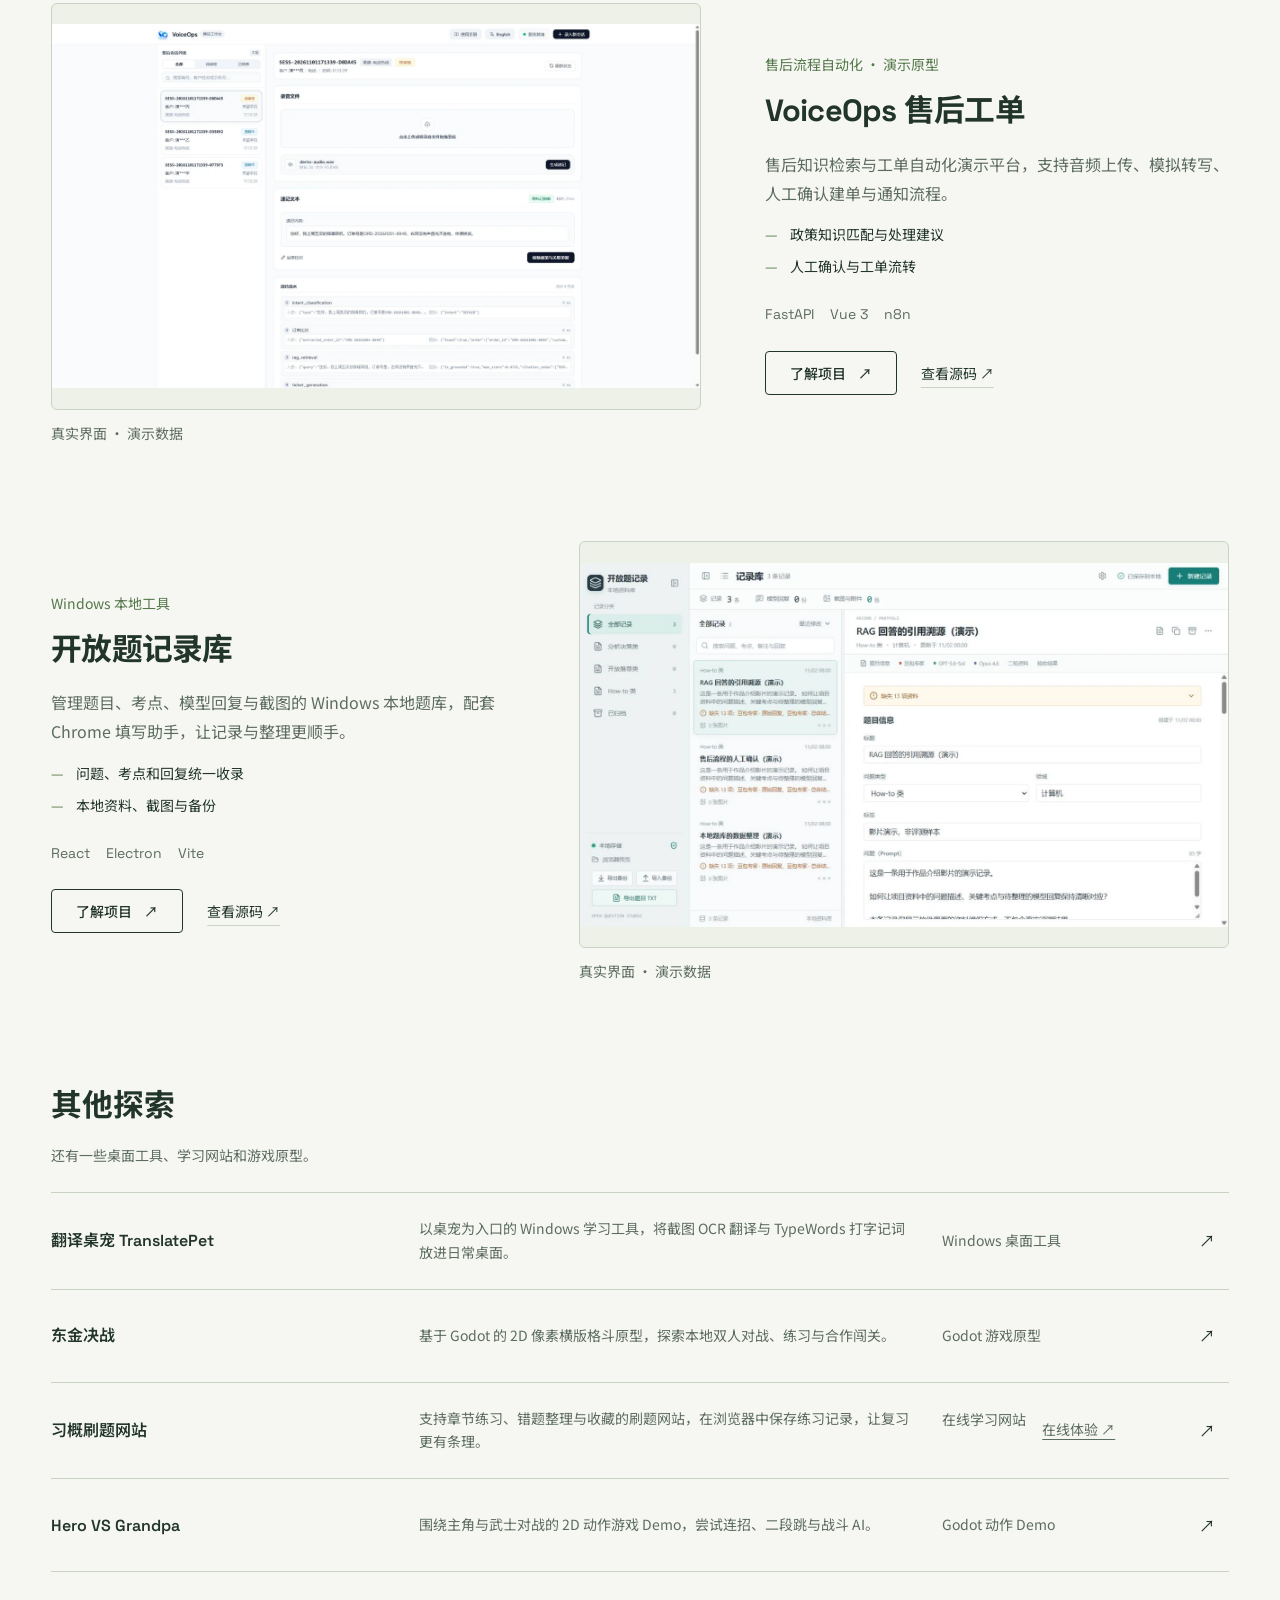
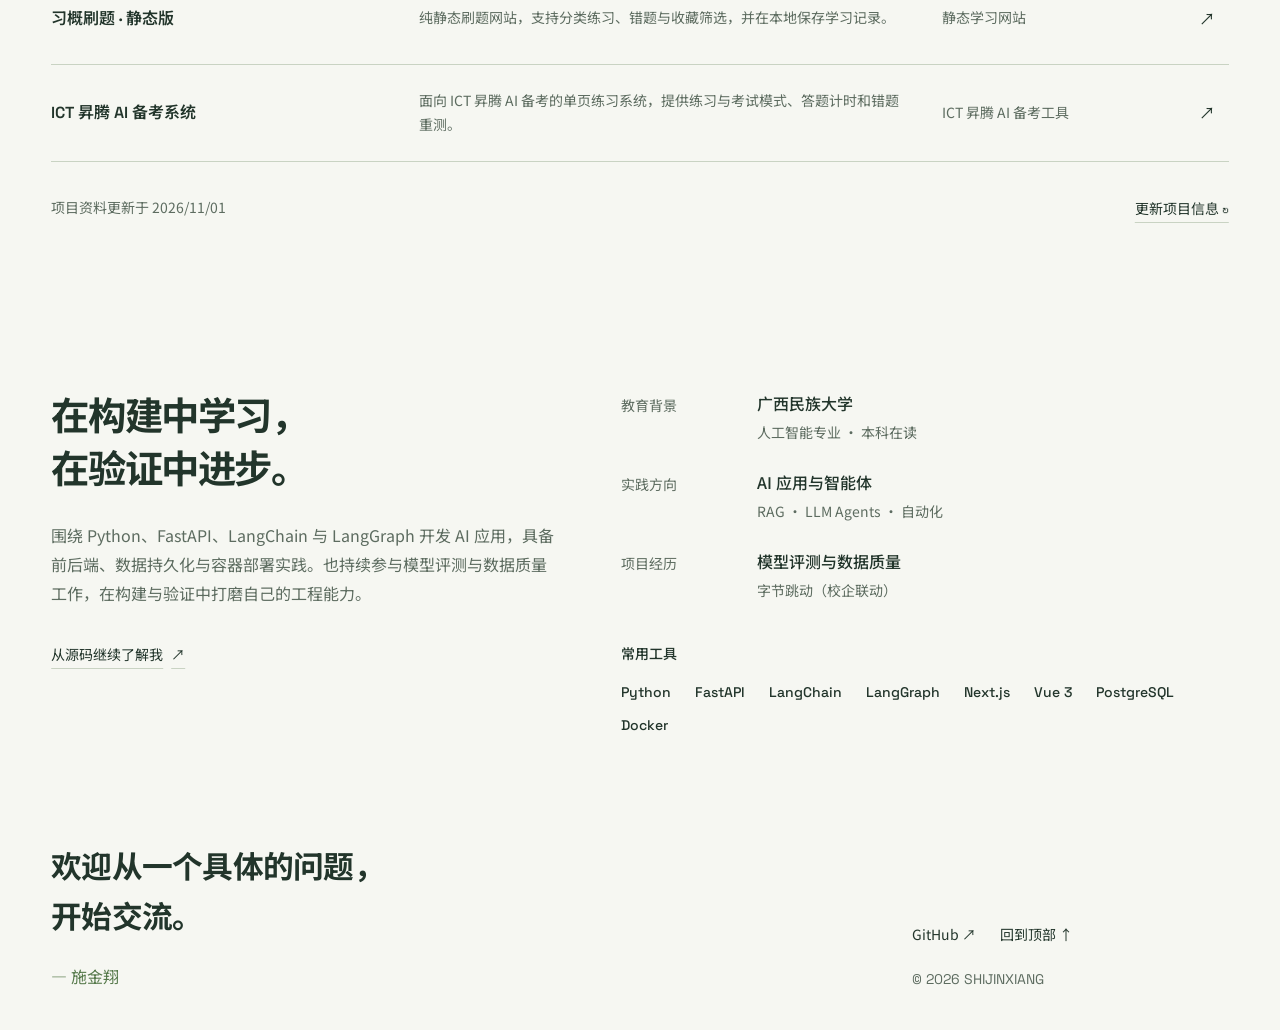
==== commit 0c13c53a: "Redesign portfolio with a looping project film" ====
--- a/index.html
+++ b/index.html
@@ -1,61 +1,83 @@
 <!doctype html>
 <html lang="zh-CN">
 <head>
-  <meta charset="UTF-8">
-  <meta name="viewport" content="width=device-width, initial-scale=1.0">
-  <meta name="theme-color" content="#f7f8f2">
-  <meta name="description" content="施金翔的个人作品集：AI 应用开发、RAG 与 LLM 智能体、VoiceOps 工单自动化，以及网页、桌面工具与游戏探索。">
-  <title>施金翔 — AI 应用与开源作品集</title>
+  <meta charset="utf-8">
+  <meta name="viewport" content="width=device-width,initial-scale=1,viewport-fit=cover">
+  <meta name="theme-color" content="#f6f7f2">
+  <meta name="color-scheme" content="light">
+  <meta name="description" content="施金翔的个人作品集。探索企业知识库 RAG、VoiceOps 工单自动化、开放题记录库，以及网页、桌面工具和游戏项目。">
+  <meta property="og:type" content="website">
+  <meta property="og:title" content="施金翔 · AI 应用与开源作品">
+  <meta property="og:description" content="把知识检索、智能体与自动化，做成能解决具体问题的工具。观看项目短片，了解实现思路。">
+  <meta property="og:url" content="https://shijinxiang.github.io/">
+  <meta property="og:image" content="https://shijinxiang.github.io/assets/media/portfolio-poster.jpg">
+  <meta property="og:locale" content="zh_CN">
+  <meta name="twitter:card" content="summary_large_image">
+  <link rel="canonical" href="https://shijinxiang.github.io/">
   <link rel="icon" href="./assets/favicon.svg" type="image/svg+xml">
-  <link rel="stylesheet" href="./styles.css">
-  <script src="./config.js" defer></script>
-  <script src="./github-data.js" defer></script>
-  <script src="./app.js" defer></script>
+  <link rel="preload" href="./assets/fonts/noto-sans-sc.woff2" as="font" type="font/woff2" crossorigin>
+  <link rel="preload" href="./assets/fonts/space-grotesk.woff2" as="font" type="font/woff2" crossorigin>
+  <link rel="preload" href="./assets/media/portfolio-poster.jpg" as="image" fetchpriority="high">
+  <link rel="stylesheet" href="./tokens.css?v=3">
+  <link rel="stylesheet" href="./studio.css?v=3">
+  <title>施金翔 · AI 应用与开源作品</title>
+  <script src="./config.js?v=3" defer></script>
+  <script src="./github-data.js?v=3" defer></script>
+  <script src="./app.js?v=3" defer></script>
 </head>
 <body id="home">
-  <a class="skip-link" href="#projects">跳转到项目</a>
-  <header class="site-header wrap">
-    <a class="brand" href="#home" aria-label="Code and Craft 首页"><span class="brand-mark">&lt;/&gt;</span> code<span class="brand-amp">&</span>craft<span class="brand-period">.</span></a>
-    <nav aria-label="主导航"><a class="nav-link active" href="#projects">项目作品</a><a class="nav-link" href="#about">关于这里</a><a class="github-link" id="headerGithub" href="https://github.com" target="_blank" rel="noopener noreferrer"><svg class="icon"><use href="#i-github"/></svg><span>GitHub</span><svg class="icon small"><use href="#i-arrow"/></svg></a></nav>
+  <a class="skip-link" href="#projects">跳转到作品</a>
+  <header class="site-head shell">
+    <a class="wordmark" href="#home" aria-label="施金翔的主页">SHIJINXIANG<span>施金翔</span></a>
+    <a class="outline-button" href="https://github.com/shijinxiang" target="_blank" rel="noopener noreferrer">GitHub <span aria-hidden="true">↗</span></a>
   </header>
   <main>
-    <section class="hero wrap" aria-labelledby="heroTitle">
+    <section class="hero shell" aria-labelledby="heroTitle">
       <div class="hero-copy">
-        <p class="eyebrow"><span class="live-dot"></span><span id="heroEyebrow">个人作品集 · 持续探索</span></p>
-        <h1 id="heroTitle">你好，我是<br><span class="word-highlight">施金翔<svg viewBox="0 0 220 20" aria-hidden="true"><path d="M4 14C64 1 151 1 214 10M17 17C77 8 145 7 196 14"/></svg></span><span class="hero-period">.</span></h1>
-        <p class="hero-description" id="heroDescription">一些解决问题的工具，一些灵光一现的实验。<br>这里是我的 GitHub 项目集，也是一路创造的记录。</p>
-        <div class="hero-actions"><a class="button button-dark" href="#projects">探索我的项目<svg class="icon"><use href="#i-down"/></svg></a><button class="button button-text" data-connect>连接 GitHub<svg class="icon"><use href="#i-arrow"/></svg></button></div>
-        <div class="hero-footnote"><span class="tiny-code">✳</span><span>保持好奇，持续构建。<span class="muted-en">Always a work in progress.</span></span></div>
+        <p class="identity">你好，我是施金翔。</p>
+        <h1 id="heroTitle">把想法，<br>做成<span>可用的应用。</span></h1>
+        <p class="hero-summary">我在把知识检索、智能体与自动化，做成能解决具体问题的工具。</p>
+        <p class="education">广西民族大学 · 人工智能本科在读</p>
+        <div class="hero-links"><a class="outline-button" href="#projects">查看作品 <span aria-hidden="true">↓</span></a><a class="text-link" href="#about">关于我 <span aria-hidden="true">↗</span></a></div>
       </div>
-      <div class="hero-art" aria-hidden="true">
-        <div class="art-grid"></div><div class="orbit orbit-one"></div><div class="orbit orbit-two"></div>
-        <span class="art-star star-one">✳</span><span class="art-star star-two">✧</span><span class="art-plus">+</span>
-        <div class="floating-label label-top"><span class="live-dot"></span> FROM IDEA TO REALITY</div>
-        <div class="code-window"><div class="window-bar"><span class="traffic"><i></i><i></i><i></i></span><span>hello-world.ts</span><svg class="icon small"><use href="#i-code"/></svg></div><div class="window-code"><div><span class="line-no">01</span><span class="code-comment">// A little curiosity, a lot of code.</span></div><div><span class="line-no">02</span><span class="code-purple">const</span> developer = {</div><div><span class="line-no">03</span>&nbsp;&nbsp;mindset: <span class="code-green">'stay curious'</span>,</div><div><span class="line-no">04</span>&nbsp;&nbsp;ideas: <span class="code-green">Infinity</span>,</div><div><span class="line-no">05</span>&nbsp;&nbsp;coffee: <span class="code-orange">true</span>,</div><div><span class="line-no">06</span>};</div><div class="code-gap"><span class="line-no">07</span></div><div><span class="line-no">08</span><span class="code-purple">while</span> (ideas.length) {</div><div><span class="line-no">09</span>&nbsp;&nbsp;<span class="code-yellow">build</span>(something.<span class="code-green">meaningful</span>);</div><div><span class="line-no">10</span>}</div></div><div class="window-status"><span><span class="live-dot"></span> All ideas welcome</span><span>TypeScript</span></div></div>
-        <div class="commit-sticker"><span class="commit-icon"><svg class="icon"><use href="#i-check"/></svg></span><div><strong>Small commits.</strong><span>Big possibilities.</span></div><svg class="sticker-spark" viewBox="0 0 40 40"><path d="M20 2V38M2 20H38M7 7L33 33M33 7L7 33"/></svg></div>
-        <span class="art-caption">&lt; built with curiosity /&gt;</span>
+      <figure class="hero-film">
+        <div class="film-frame">
+          <video id="introFilm" autoplay muted loop playsinline controls preload="metadata" fetchpriority="high" poster="./assets/media/portfolio-poster.jpg" aria-label="施金翔的个人项目介绍短片" aria-describedby="filmSummary">
+            <source src="./assets/media/portfolio-intro.mp4" type="video/mp4">
+            <track kind="captions" srclang="zh" label="中文简介" src="./assets/media/portfolio-intro.vtt">
+            你的浏览器无法播放视频，可继续浏览下方项目。
+          </video>
+          <div class="film-progress" aria-hidden="true"><span id="filmProgress"></span></div>
+        </div>
+        <figcaption><span class="film-caption">作品短片 <span id="filmDuration">00:30</span></span><div class="film-controls" role="group" aria-label="视频控制" hidden><button id="toggleFilm" type="button" aria-label="暂停视频" aria-pressed="true">暂停</button><button id="toggleSound" type="button" aria-label="开启视频声音" aria-pressed="false">声音关</button><button id="expandFilm" type="button" aria-label="全屏播放项目视频">全屏 ↗</button></div></figcaption>
+        <p id="filmSummary" class="film-summary">企业知识库 RAG · VoiceOps · 开放题记录库</p>
+        <p id="filmStatus" class="film-status" role="status" hidden></p>
+      </figure>
+    </section>
+
+    <section class="projects-section shell" id="projects" aria-labelledby="projectsTitle">
+      <div class="section-intro"><h2 id="projectsTitle">在具体问题里，<br>打磨每一次实现。</h2><p>三个代表项目，从思路到界面。<br>点开详情，可以继续了解实现重点和源码。</p></div>
+      <div class="project-tools" id="projectToolbar" hidden>
+        <div class="filter-group"><span class="field-label" id="categoryLabel">按方向看</span><div class="filter-tabs" role="group" aria-labelledby="categoryLabel"><button data-filter="all" aria-pressed="true">全部 <span data-count="all">9</span></button><button data-filter="web" aria-pressed="false">AI / Web <span data-count="web">5</span></button><button data-filter="tools" aria-pressed="false">工具 <span data-count="tools">2</span></button><button data-filter="creative" aria-pressed="false">创意 <span data-count="creative">2</span></button></div></div>
+        <label class="search-field"><span class="field-label">搜索项目或技术</span><input type="search" id="projectSearch" placeholder="例如 RAG、Python、游戏" maxlength="100" autocomplete="off"></label>
+        <label class="sort-field"><span class="field-label">排序</span><select id="projectSort"><option value="featured">精选优先</option><option value="updated">最近更新</option><option value="stars">最多 Stars</option><option value="name">项目名称</option></select></label>
       </div>
+      <p class="result-status" id="resultsStatus" aria-live="polite">9 个公开项目</p>
+      <div class="selected-works" id="featuredProjects"></div>
+      <div class="archive-intro" id="archiveHeading" hidden><h3>其他探索</h3><p>还有一些桌面工具、学习网站和游戏原型。</p></div>
+      <div class="project-list" id="projectGrid"></div>
+      <div id="emptyState" class="empty-state" hidden><h3>暂时没有匹配的项目。</h3><p>换个关键词，或清除条件查看全部作品。</p><button class="outline-button" id="resetFilters">查看全部项目</button></div>
+      <noscript><ul class="plain-projects"><li><a href="https://github.com/shijinxiang/rag">企业知识库 RAG 智能体 ↗</a></li><li><a href="https://github.com/shijinxiang/VoiceOps">VoiceOps 售后工单 ↗</a></li><li><a href="https://github.com/shijinxiang/open-prompt">开放题记录库 ↗</a></li><li><a href="https://github.com/shijinxiang/deskpet-WDY">翻译桌宠 ↗</a></li><li><a href="https://github.com/shijinxiang/website">习概刷题网站 ↗</a></li><li><a href="https://github.com/shijinxiang/dongVSjin">东金决战 ↗</a></li><li><a href="https://github.com/shijinxiang/heroVSgrandpa">Hero VS Grandpa ↗</a></li><li><a href="https://github.com/shijinxiang/wwweb">习概刷题 · 静态版 ↗</a></li><li><a href="https://github.com/shijinxiang/myweb">ICT 昇腾 AI 备考系统 ↗</a></li></ul></noscript>
+      <div class="data-footer"><span id="dataStatus" role="status">项目资料来自公开仓库</span><button id="refreshProjects" class="text-button" hidden>更新项目信息 ↻</button></div>
     </section>
-    <section class="stats-strip wrap" aria-label="项目概览"><div class="strip-intro"><span class="strip-spark">✳</span><span>让代码说话。<small>LESS TALK, MORE BUILD.</small></span></div><div class="stat"><strong id="statProjects">06</strong><span id="statProjectsLabel">示例项目</span></div><div class="stat"><strong id="statStars">—</strong><span>GitHub Stars</span></div><div class="stat"><strong id="statLanguages">05</strong><span>使用语言</span></div><a href="#projects" class="strip-link">看看我在做什么<svg class="icon"><use href="#i-down"/></svg></a></section>
-    <section class="projects-section wrap" id="projects" aria-labelledby="projectsTitle">
-      <div class="section-heading"><div><p class="section-kicker">01 / SELECTED WORKS</p><h2 id="projectsTitle">一些想法，一些<span>实现。</span></h2></div><p>从实用工具到创意探索，<br>每一个项目，都是一次新的尝试。</p></div>
-      <div class="preview-notice" id="previewNotice"><span><svg class="icon small"><use href="#i-info"/></svg> 当前为示例预览，连接 GitHub 即可展示你的真实项目。</span><button data-connect>导入我的项目 <span>↗</span></button></div>
-      <div class="project-toolbar"><div class="filter-tabs" role="group" aria-label="项目分类"><button class="filter-tab selected" data-filter="all" aria-pressed="true">全部项目 <span id="allCount">6</span></button><button class="filter-tab" data-filter="web" aria-pressed="false">Web 应用</button><button class="filter-tab" data-filter="tools" aria-pressed="false">开发工具</button><button class="filter-tab" data-filter="creative" aria-pressed="false">创意实验</button></div><div class="toolbar-controls"><label class="search-field"><svg class="icon"><use href="#i-search"/></svg><input type="search" id="projectSearch" placeholder="搜索项目…" aria-label="搜索项目或技术"></label><label class="sort-field"><span class="sr-only">项目排序</span><select id="projectSort"><option value="updated">最近更新</option><option value="stars">最多 Stars</option><option value="name">项目名称</option></select><svg class="icon small"><use href="#i-chevron"/></svg></label></div></div>
-      <p class="results-status sr-only" id="resultsStatus" aria-live="polite"></p>
-      <div class="project-grid" id="projectGrid"></div>
-      <div class="empty-state" id="emptyState" hidden><svg class="icon"><use href="#i-search"/></svg><h3>还没找到这个项目</h3><p>试试其他关键词，或者切换项目分类。</p><button class="button button-outline" id="resetFilters">查看全部项目</button></div>
-      <div class="projects-bottom"><span><span class="live-dot"></span><span id="projectCountText">6 个示例，等待你的真实作品</span></span><a id="allReposLink" href="https://github.com" target="_blank" rel="noopener noreferrer">更多代码，在 GitHub<svg class="icon"><use href="#i-arrow"/></svg></a></div>
+
+    <section class="about-section shell" id="about" aria-labelledby="aboutTitle">
+      <div><h2 id="aboutTitle">在构建中学习，<br>在验证中进步。</h2><p class="about-copy">围绕 Python、FastAPI、LangChain 与 LangGraph 开发 AI 应用，具备前后端、数据持久化与容器部署实践。也持续参与模型评测与数据质量工作，在构建与验证中打磨自己的工程能力。</p><a class="text-link" href="https://github.com/shijinxiang" target="_blank" rel="noopener noreferrer">从源码继续了解我 <span aria-hidden="true">↗</span></a></div>
+      <div class="profile-column"><dl class="profile-facts"><div><dt>教育背景</dt><dd>广西民族大学<small>人工智能专业 · 本科在读</small></dd></div><div><dt>实践方向</dt><dd>AI 应用与智能体<small>RAG · LLM Agents · 自动化</small></dd></div><div><dt>项目经历</dt><dd>模型评测与数据质量<small>字节跳动（校企联动）</small></dd></div></dl><div class="toolkit"><h3>常用工具</h3><ul id="techCloud"><li>Python</li><li>FastAPI</li><li>LangChain</li><li>LangGraph</li><li>Next.js</li><li>Vue 3</li><li>PostgreSQL</li><li>Docker</li></ul></div></div>
     </section>
-    <section class="about-section wrap" id="about" aria-labelledby="aboutTitle"><div class="about-note"><span class="note-icon">✳</span><p class="section-kicker">02 / BEHIND THE CODE</p><h2 id="aboutTitle">不止于代码，<br>更在于<span>创造。</span></h2><p id="aboutDescription">喜欢把日常里的「如果可以」变成屏幕上的「已经实现」。这里留下一些探索，也期待它们能成为下一次灵感的起点。</p><a class="inline-link" id="aboutGithub" href="https://github.com" target="_blank" rel="noopener noreferrer">在 GitHub 上认识我<svg class="icon"><use href="#i-arrow"/></svg></a></div><div class="toolkit"><p class="section-kicker">MY TOOLKIT</p><h3>用合适的工具，<br>做有意思的事情。</h3><div class="tech-cloud" id="techCloud"></div><div class="toolkit-footer"><svg class="icon"><use href="#i-code"/></svg><span>学一点，做一点，再向前一点。</span></div></div></section>
-    <section class="profile-facts wrap" aria-label="个人背景"><div><span class="section-kicker">EDUCATION</span><h3>广西民族大学</h3><p>人工智能专业 · 本科在读</p></div><div><span class="section-kicker">FOCUS</span><h3>AI 应用与智能体</h3><p>RAG · LLM Agents · 自动化</p></div><div><span class="section-kicker">EXPERIENCE</span><h3>模型评测与数据质量</h3><p>字节跳动（校企联动）</p></div></section>
-    <section class="contact-section wrap"><div><p class="section-kicker">LET’S BUILD SOMETHING</p><h2>下一个好想法，<br>也许从一次交流开始<span>↗</span></h2></div><a class="button button-dark" id="contactGithub" href="https://github.com" target="_blank" rel="noopener noreferrer"><svg class="icon"><use href="#i-github"/></svg>来 GitHub 打个招呼<svg class="icon"><use href="#i-arrow"/></svg></a></section>
   </main>
-  <footer class="site-footer wrap"><a class="brand footer-brand" href="#home"><span class="brand-mark">&lt;/&gt;</span> code<span class="brand-amp">&</span>craft<span class="brand-period">.</span></a><p>© <span id="currentYear">2026</span> <span id="footerName">Code & Craft</span> · Built with curiosity.</p><a class="back-top" href="#home">回到顶部 <svg class="icon"><use href="#i-up"/></svg></a></footer>
-  <dialog id="connectDialog" class="connect-dialog"><form id="connectForm"><button type="button" class="dialog-close" data-close aria-label="关闭">×</button><span class="dialog-symbol"><svg class="icon"><use href="#i-github"/></svg></span><p class="section-kicker">MAKE IT YOURS</p><h2>把你的作品放进来。</h2><p class="dialog-copy">输入 GitHub 用户名或个人主页链接，读取公开仓库并生成你的项目集。</p><label for="githubUsername">GitHub 用户名或主页链接</label><input id="githubUsername" name="username" autocomplete="off" placeholder="例如 octocat 或 github.com/octocat" required maxlength="180"><p class="form-hint">仅访问公开信息，无需登录或提供 Token。临时导入仅保存在当前浏览器。</p><p class="form-error" id="connectError" role="alert" hidden></p><button type="submit" class="button button-dark import-button" id="importButton">导入公开项目<svg class="icon"><use href="#i-arrow"/></svg></button><button type="button" class="restore-demo" id="restoreDemo">恢复示例预览</button></form></dialog>
-  <dialog id="projectDialog" class="project-dialog"><button class="dialog-close" data-close aria-label="关闭">×</button><div id="projectDetail"></div></dialog>
-  <div class="toast" id="toast" role="status" hidden></div>
-  <svg class="svg-sprite" xmlns="http://www.w3.org/2000/svg" aria-hidden="true"><defs>
-    <symbol id="i-arrow" viewBox="0 0 24 24"><path d="M6 18 18 6M6 6h12v12"/></symbol><symbol id="i-down" viewBox="0 0 24 24"><path d="M12 4v16M6 14l6 6 6-6"/></symbol><symbol id="i-up" viewBox="0 0 24 24"><path d="M12 20V4M6 10l6-6 6 6"/></symbol><symbol id="i-search" viewBox="0 0 24 24"><circle cx="10.8" cy="10.8" r="6.8"/><path d="m16 16 4 4"/></symbol><symbol id="i-chevron" viewBox="0 0 24 24"><path d="m7 10 5 5 5-5"/></symbol><symbol id="i-star" viewBox="0 0 24 24"><path d="m12 3 2.8 5.7 6.2.9-4.5 4.4 1.1 6.2-5.6-3-5.6 3 1.1-6.2L3 9.6l6.2-.9z"/></symbol><symbol id="i-fork" viewBox="0 0 24 24"><circle cx="6" cy="5" r="2"/><circle cx="18" cy="5" r="2"/><circle cx="12" cy="19" r="2"/><path d="M6 7v3c0 3 12 1 12-3M12 17v-5"/></symbol><symbol id="i-code" viewBox="0 0 24 24"><path d="m7 7-5 5 5 5M17 7l5 5-5 5M14 4l-4 16"/></symbol><symbol id="i-check" viewBox="0 0 24 24"><path d="m5 12 4 4L19 6"/></symbol><symbol id="i-info" viewBox="0 0 24 24"><circle cx="12" cy="12" r="9"/><path d="M12 11v6M12 7v1"/></symbol><symbol id="i-github" viewBox="0 0 24 24"><path d="M9 19c-4 1.2-4-2-6-2m12 5v-3.4a3 3 0 0 0-.8-2.3c2.7-.3 5.6-1.3 5.6-6a4.7 4.7 0 0 0-1.3-3.3 4.4 4.4 0 0 0-.1-3.3S17.4 3.4 15 5a12.6 12.6 0 0 0-6 0C6.6 3.4 5.6 3.7 5.6 3.7A4.4 4.4 0 0 0 5.5 7a4.7 4.7 0 0 0-1.3 3.3c0 4.7 2.9 5.7 5.6 6A3 3 0 0 0 9 18.6V22"/></symbol>
-  </defs></svg>
+  <footer class="site-foot shell"><div class="letter-close"><p>欢迎从一个具体的问题，<br>开始交流。</p><span>— 施金翔</span></div><div class="footer-links"><a href="https://github.com/shijinxiang" target="_blank" rel="noopener noreferrer">GitHub ↗</a><a href="#home">回到顶部 ↑</a><span>© <span id="currentYear">2026</span> SHIJINXIANG</span></div></footer>
+
+  <dialog class="project-dialog" id="projectDialog" aria-labelledby="detailTitle" aria-describedby="detailDescription"><div class="dialog-head"><span>项目笔记</span><button id="closeProject" aria-label="关闭项目详情">关闭 ×</button></div><div id="projectDetail"></div></dialog>
 </body>
 </html>
--- a/tokens.css
+++ b/tokens.css
@@ -0,0 +1,23 @@
+/* Hallmark Studio · portable tokens · 2026-11-02 */
+@font-face{font-family:'Space Grotesk';src:url('./assets/fonts/space-grotesk.woff2') format('woff2');font-weight:300 700;font-style:normal;font-display:swap}
+@font-face{font-family:'Noto Sans SC';src:url('./assets/fonts/noto-sans-sc.woff2') format('woff2');font-weight:100 900;font-style:normal;font-display:swap}
+:root {
+  --color-paper: oklch(97.3995% 0.006678 115.7041);
+  --color-surface: oklch(95.2622% 0.012651 126.3727);
+  --color-ink: oklch(30.9057% 0.030617 160.9468);
+  --color-muted: oklch(51.4950% 0.026043 151.2215);
+  --color-accent: oklch(53.2751% 0.081813 138.5680);
+  --color-rule: oklch(85.4708% 0.024316 133.4853);
+  --color-control-border: oklch(59.8129% 0.031095 146.7919);
+  --color-focus: oklch(48.5348% 0.080095 138.9171);
+  --color-error: oklch(46.8484% 0.103353 30.1224);
+  --font-display:'Space Grotesk','Noto Sans SC',sans-serif;
+  --font-body:'Noto Sans SC','Microsoft YaHei','PingFang SC',sans-serif;
+  --space-2xs:.25rem; --space-xs:.5rem; --space-sm:.75rem; --space-md:1rem; --space-lg:1.5rem; --space-xl:2.5rem; --space-2xl:4rem; --space-3xl:6rem;
+  --text-xs:var(--text-sm); --text-sm:.875rem; --text-base:1rem; --text-title:clamp(1.5rem,2.4vw,2rem); --text-heading:clamp(1.75rem,3vw,2.5rem); --text-display:clamp(2.25rem,3.8vw,3.75rem);
+  --page-width:80rem; --page-gutter:clamp(1rem,4vw,4rem); --control-height:2.75rem;
+  --radius-control:.25rem; --radius-media:.375rem; --rule-size:1px; --rule-focus:3px;
+  --ease-out:cubic-bezier(.16,1,.3,1); --ease-in:cubic-bezier(.7,0,.84,0); --ease-in-out:cubic-bezier(.65,0,.35,1);
+  --dur-micro:120ms; --dur-short:220ms; --dur-long:420ms;
+  --z-raised:10; --z-modal:400;
+}
--- a/studio.css
+++ b/studio.css
@@ -0,0 +1,182 @@
+/* Hallmark · genre: editorial · macrostructure: Split Studio · theme: Studio
+ * enrichment: real product film · nav: N9 Edge aligned · footer: Ft6 Letter close
+ * intent: developer portfolio · audience: collaborators and reviewers
+ * motion: film + short interaction feedback · pre-emit critique: P4 H4 E4 S5 R5 V4 · contrast: pass (40–41)
+ */
+*{box-sizing:border-box}
+html,body{overflow-x:clip}
+html{scroll-behavior:smooth;scroll-padding-top:var(--space-xl)}
+body{margin:0;background:var(--color-paper);color:var(--color-ink);font:400 var(--text-base)/1.7 var(--font-body)}
+body.modal-open{overflow-y:hidden}
+a{color:inherit;text-decoration:none}
+button,input,select{font:inherit;color:inherit}
+button{cursor:pointer;border:0;background:none}
+button,a{-webkit-tap-highlight-color:transparent;touch-action:manipulation}
+button:disabled{opacity:.5;cursor:not-allowed}
+[hidden]{display:none!important}
+button:focus-visible,a:focus-visible,input:focus-visible,select:focus-visible,video:focus-visible{outline:var(--rule-focus) solid var(--color-focus);outline-offset:var(--space-2xs)}
+button:active,.outline-button:active{transform:translateY(1px)}
+h1,h2,h3,p,figure,dl,ul{margin:0}
+h1,h2,h3{font-style:normal;overflow-wrap:anywhere;min-width:0}
+h1,h2,h3,.wordmark,.signature{font-family:var(--font-display)}
+button,.outline-button,.text-link,.footer-links a,.filter-tabs button{white-space:nowrap}
+.shell{width:min(var(--page-width),calc(100% - var(--page-gutter)*2));margin-inline:auto}
+.skip-link{position:fixed;left:var(--space-md);top:-5rem;z-index:var(--z-modal);padding:var(--space-sm) var(--space-md);background:var(--color-ink);color:var(--color-paper)}
+.skip-link:focus{top:var(--space-md)}
+.site-head{display:flex;align-items:center;justify-content:space-between;padding-block:var(--space-lg);gap:var(--space-lg)}
+.wordmark{font-size:var(--text-sm);font-weight:700;letter-spacing:.06em;display:flex;align-items:center;gap:var(--space-md);min-height:var(--control-height)}
+.wordmark span{font-family:var(--font-body);font-weight:400;letter-spacing:0;color:var(--color-muted);display:none}
+.outline-button{display:inline-flex;align-items:center;justify-content:center;gap:var(--space-sm);min-height:var(--control-height);padding:var(--space-xs) var(--space-lg);border:var(--rule-size) solid var(--color-ink);border-radius:var(--radius-control);font-size:var(--text-sm);font-weight:500;transition:background var(--dur-short) var(--ease-out),color var(--dur-short) var(--ease-out),transform var(--dur-micro) var(--ease-out)}
+.text-link,.text-button{display:inline-flex;align-items:center;gap:var(--space-xs);min-height:var(--control-height);font-size:var(--text-sm);padding-block:var(--space-xs);text-decoration:underline;text-decoration-color:var(--color-rule);text-underline-offset:var(--space-xs)}
+.text-button{padding-inline:0}
+.hero{display:grid;grid-template-columns:minmax(0,1fr);gap:var(--space-xl);padding-block:var(--space-xl) var(--space-2xl)}
+.hero-copy{min-width:0}
+.identity{font-size:var(--text-sm);color:var(--color-muted);margin-bottom:var(--space-lg)}
+.hero h1{font-size:var(--text-display);font-weight:700;line-height:1.3;letter-spacing:-.045em}
+.hero h1 span{color:var(--color-accent)}
+.hero-summary{font-size:var(--text-base);max-width:45ch;margin-top:var(--space-lg);text-wrap:pretty}
+.education{font-size:var(--text-sm);color:var(--color-muted);margin-top:var(--space-md)}
+.hero-links{display:flex;align-items:center;gap:var(--space-lg);margin-top:var(--space-lg);flex-wrap:wrap}
+.hero-film{min-width:0;width:100%;align-self:center}
+.film-frame{position:relative;border:var(--rule-size) solid var(--color-rule);background:var(--color-surface);aspect-ratio:16/9;overflow:clip;border-radius:var(--radius-media)}
+.film-frame video{display:block;width:100%;height:100%;object-fit:contain;background:var(--color-paper)}
+.film-progress{position:absolute;bottom:0;left:0;right:0;height:var(--rule-focus);background:var(--color-rule)}
+.film-progress span{display:block;width:100%;height:100%;transform:scaleX(0);transform-origin:left;background:var(--color-accent);transition:transform 250ms linear}
+.hero-film figcaption{display:flex;justify-content:space-between;align-items:center;gap:var(--space-sm);padding-top:var(--space-sm);flex-wrap:wrap}
+.film-caption{font-size:var(--text-sm)}
+.film-caption>span{font-family:var(--font-display);font-variant-numeric:tabular-nums;margin-left:var(--space-xs);color:var(--color-muted)}
+.film-controls{display:flex;align-items:center;gap:var(--space-2xs)}
+.film-controls button{min-height:var(--control-height);min-width:var(--control-height);padding:var(--space-xs);font-size:var(--text-xs);border-radius:var(--radius-control);transition:background var(--dur-short) var(--ease-out)}
+.film-controls button[aria-pressed="true"]{color:var(--color-accent)}
+.film-summary,.film-status{font-size:var(--text-xs);color:var(--color-muted);margin-top:var(--space-xs);text-wrap:pretty}
+.film-status[data-state="error"]{color:var(--color-error)}
+.projects-section{padding-block:var(--space-xl) var(--space-2xl)}
+.section-intro{display:grid;grid-template-columns:minmax(0,1fr);gap:var(--space-lg);margin-bottom:var(--space-xl)}
+.section-intro h2,.about-section h2{font-size:var(--text-heading);line-height:1.4;letter-spacing:-.035em;font-weight:700}
+.section-intro>p{color:var(--color-muted);font-size:var(--text-sm);line-height:1.8;align-self:end}
+.project-tools{display:grid;grid-template-columns:minmax(0,1fr) minmax(0,6.5rem);gap:var(--space-md);margin-bottom:var(--space-lg)}
+.filter-group{grid-column:1/-1;min-width:0}
+.field-label{font-size:var(--text-xs);color:var(--color-muted);display:block;margin-bottom:var(--space-xs)}
+.filter-tabs{display:flex;flex-wrap:wrap;align-items:center;gap:var(--space-xs)}
+.filter-tabs button{min-height:var(--control-height);padding:var(--space-xs);font-size:var(--text-sm);border-bottom:var(--rule-size) solid transparent;transition:color var(--dur-short) var(--ease-out),background var(--dur-short) var(--ease-out)}
+.filter-tabs button[aria-pressed="true"]{color:var(--color-accent);border-bottom-color:var(--color-accent);font-weight:600}
+.filter-tabs span{margin-left:var(--space-2xs);font-family:var(--font-display);font-size:var(--text-xs);font-variant-numeric:tabular-nums}
+.search-field,.sort-field{display:block;min-width:0}
+.search-field input,.sort-field select{width:100%;min-height:var(--control-height);padding:var(--space-xs) var(--space-sm);border:var(--rule-size) solid var(--color-control-border);border-radius:var(--radius-control);background:var(--color-paper);font-size:var(--text-sm)}
+input::placeholder{color:var(--color-muted)}
+.result-status{font-size:var(--text-xs);color:var(--color-muted);min-height:1.5em;margin-bottom:var(--space-lg)}
+.selected-works{display:grid;gap:var(--space-2xl)}
+.work-row{display:grid;grid-template-columns:minmax(0,1fr);gap:var(--space-lg);align-items:center}
+.work-copy{min-width:0}
+.work-type{font-size:var(--text-sm);color:var(--color-accent);margin-bottom:var(--space-sm)}
+.work-copy h3{font-size:var(--text-title);font-weight:700;line-height:1.45;letter-spacing:-.025em}
+.work-description{font-size:var(--text-base);line-height:1.8;color:var(--color-muted);margin-top:var(--space-md);max-width:65ch;text-wrap:pretty}
+.work-points{list-style:none;padding:0;display:grid;gap:var(--space-xs);margin-top:var(--space-md);font-size:var(--text-sm)}
+.work-points li{display:flex;gap:var(--space-sm);align-items:baseline}
+.work-points li:before{content:'—';color:var(--color-accent)}
+.tech-list{list-style:none;padding:0;display:flex;flex-wrap:wrap;gap:var(--space-xs) var(--space-md);margin-top:var(--space-lg);font-family:var(--font-display);font-size:var(--text-sm);color:var(--color-muted)}
+.work-actions{display:flex;align-items:center;gap:var(--space-lg);flex-wrap:wrap;margin-top:var(--space-lg)}
+.work-media{min-width:0;grid-row:1}
+.work-image{padding:0;display:block;width:100%;border:var(--rule-size) solid var(--color-rule);background:var(--color-surface);border-radius:var(--radius-media);overflow:clip;line-height:0}
+.work-image img{display:block;width:100%;height:auto;aspect-ratio:16/10;object-fit:contain;transition:transform var(--dur-long) var(--ease-out)}
+.work-media figcaption{color:var(--color-muted);font-size:var(--text-xs);margin-top:var(--space-sm)}
+.archive-intro{margin-top:var(--space-3xl);margin-bottom:var(--space-lg)}
+.archive-intro h3{font-size:var(--text-title);font-weight:700;margin-bottom:var(--space-sm)}
+.archive-intro p{font-size:var(--text-sm);color:var(--color-muted)}
+.project-list{display:grid}
+.project-item{display:grid;grid-template-columns:minmax(0,1fr) auto;align-items:center;gap:var(--space-sm) var(--space-md);padding-block:var(--space-lg);border-bottom:var(--rule-size) solid var(--color-rule)}
+.project-item:first-child{border-top:var(--rule-size) solid var(--color-rule)}
+.project-item h3{min-width:0;font-size:var(--text-base);font-weight:600}
+.project-item .project-name{display:block;max-width:100%;padding:0;overflow:hidden;text-overflow:ellipsis;font:inherit;text-align:start;min-height:var(--control-height)}
+.project-item .item-description{grid-column:1/-1;font-size:var(--text-sm);color:var(--color-muted);text-wrap:pretty}
+.project-item .item-meta{grid-column:1;font-size:var(--text-xs);color:var(--color-muted);display:flex;gap:var(--space-md);flex-wrap:wrap}
+.item-meta a{display:inline-flex;align-items:center;min-height:var(--control-height);text-decoration:underline;text-underline-offset:var(--space-2xs)}
+.item-action{grid-column:2;grid-row:1;min-width:var(--control-height);min-height:var(--control-height);font-size:var(--text-base)}
+.data-footer{display:flex;justify-content:space-between;align-items:center;flex-wrap:wrap;gap:var(--space-sm) var(--space-lg);padding-top:var(--space-lg)}
+.data-footer>span{font-size:var(--text-xs);color:var(--color-muted)}
+.data-footer>span[data-state="error"]{color:var(--color-error)}
+.data-footer button{font-size:var(--text-xs)}
+.empty-state{padding:var(--space-xl) var(--space-lg);background:var(--color-surface);text-align:start}
+.empty-state h3{font-size:var(--text-title);font-weight:700}
+.empty-state p{color:var(--color-muted);margin-block:var(--space-md) var(--space-lg)}
+.plain-projects{list-style:none;padding:0}
+.plain-projects li{margin-block:var(--space-sm)}
+.plain-projects a{text-decoration:underline}
+.about-section{display:grid;grid-template-columns:minmax(0,1fr);gap:var(--space-xl);padding-block:var(--space-2xl) var(--space-xl)}
+.about-copy{max-width:65ch;font-size:var(--text-base);color:var(--color-muted);line-height:1.8;margin-block:var(--space-lg)}
+.profile-facts{display:grid;gap:var(--space-lg)}
+.profile-facts>div{display:grid;grid-template-columns:minmax(0,5rem) minmax(0,1fr);gap:var(--space-lg)}
+.profile-facts dt{font-size:var(--text-xs);color:var(--color-muted);padding-top:var(--space-2xs)}
+.profile-facts dd{margin:0;font-size:var(--text-base);font-weight:500}
+.profile-facts small{display:block;font-size:var(--text-sm);font-weight:400;color:var(--color-muted);margin-top:var(--space-2xs)}
+.toolkit{margin-top:var(--space-xl)}
+.toolkit h3{font-size:var(--text-sm);font-weight:500;margin-bottom:var(--space-md)}
+.toolkit ul{display:flex;flex-wrap:wrap;gap:var(--space-sm) var(--space-lg);list-style:none;padding:0;font:500 var(--text-sm)/1.5 var(--font-display)}
+.site-foot{display:flex;justify-content:space-between;align-items:end;flex-wrap:wrap;gap:var(--space-xl);padding-block:var(--space-2xl) var(--space-xl)}
+.letter-close p{font:700 var(--text-title)/1.6 var(--font-body);letter-spacing:-.025em}
+.letter-close>span{display:block;color:var(--color-accent);margin-top:var(--space-lg);font-size:var(--text-base)}
+.footer-links{display:flex;align-items:center;flex-wrap:wrap;gap:var(--space-sm) var(--space-lg);font-size:var(--text-sm)}
+.footer-links a{display:inline-flex;align-items:center;min-height:var(--control-height)}
+.footer-links>span{width:100%;font:400 var(--text-xs)/1.6 var(--font-display);color:var(--color-muted)}
+.project-dialog{padding:0;border:var(--rule-size) solid var(--color-rule);border-radius:var(--radius-media);background:var(--color-paper);color:var(--color-ink);width:min(48rem,calc(100% - var(--space-lg)));max-height:90dvh;overscroll-behavior:contain}
+.project-dialog::backdrop{background:color-mix(in oklch,var(--color-ink) 75%,transparent)}
+.dialog-head{position:sticky;top:0;z-index:var(--z-raised);background:var(--color-paper);display:flex;align-items:center;justify-content:space-between;padding:var(--space-xs) var(--space-lg);border-bottom:var(--rule-size) solid var(--color-rule)}
+.dialog-head span{font-size:var(--text-sm);color:var(--color-muted)}
+.dialog-head button{min-width:var(--control-height);min-height:var(--control-height);font-size:var(--text-sm)}
+.detail-content{padding:var(--space-lg)}
+.detail-type{font-size:var(--text-sm);color:var(--color-accent);margin-bottom:var(--space-sm)}
+.detail-title{font-size:var(--text-title);font-weight:700;line-height:1.4}
+.detail-repo{font:400 var(--text-xs)/1.6 var(--font-display);color:var(--color-muted);margin-top:var(--space-xs);overflow-wrap:anywhere}
+.detail-description{color:var(--color-muted);font-size:var(--text-base);margin-block:var(--space-lg);line-height:1.8}
+.detail-figure img{width:100%;height:auto;display:block;border:var(--rule-size) solid var(--color-rule)}
+.detail-figure figcaption{font-size:var(--text-xs);color:var(--color-muted);margin-top:var(--space-xs)}
+.detail-content h3{font-size:var(--text-base);font-weight:700;margin-top:var(--space-lg);margin-bottom:var(--space-md)}
+.detail-features{padding-inline-start:var(--space-lg);display:grid;gap:var(--space-sm);font-size:var(--text-sm)}
+.detail-note{margin-top:var(--space-lg);padding:var(--space-md);background:var(--color-surface);color:var(--color-muted);font-size:var(--text-sm);line-height:1.8}
+.detail-meta{margin-top:var(--space-lg);font-size:var(--text-xs);color:var(--color-muted)}
+.detail-footer{position:sticky;bottom:0;background:var(--color-paper);border-top:var(--rule-size) solid var(--color-rule);padding:var(--space-md) var(--space-lg);display:flex;align-items:center;gap:var(--space-md);flex-wrap:wrap}
+@media(hover:hover) and (pointer:fine){
+ .outline-button:hover{background:var(--color-ink);color:var(--color-paper)}
+ .text-link:hover,.text-button:hover,.footer-links a:hover{color:var(--color-accent);text-decoration-color:var(--color-accent)}
+ .film-controls button:hover,.filter-tabs button:hover{background:var(--color-surface)}
+ .work-image:hover img{transform:scale(1.015)}
+ .project-item .project-name:hover,.item-action:hover{color:var(--color-accent)}
+ .search-field input:hover,.sort-field select:hover{background:var(--color-surface)}
+}
+@media(min-width:40rem){
+ .wordmark span{display:block}
+ .hero{padding-top:var(--space-2xl);padding-bottom:var(--space-3xl)}
+ .project-tools{grid-template-columns:minmax(0,1fr) minmax(0,9rem)}
+ .profile-facts>div{grid-template-columns:minmax(0,7rem) minmax(0,1fr)}
+ .detail-content{padding:var(--space-xl)}
+}
+@media(min-width:48rem){
+ .hero{grid-template-columns:minmax(0,5fr) minmax(0,7fr);gap:var(--space-xl);align-items:center;padding-bottom:var(--space-3xl)}
+ .section-intro{grid-template-columns:minmax(0,1fr) minmax(0,1fr);gap:var(--space-xl)}
+ .work-row{grid-template-columns:minmax(0,5fr) minmax(0,7fr);gap:var(--space-xl)}
+ .work-media{grid-row:auto}
+ .work-row:nth-child(even){grid-template-columns:minmax(0,7fr) minmax(0,5fr)}
+ .work-row:nth-child(even) .work-media{grid-row:1;grid-column:1}
+ .work-row:nth-child(even) .work-copy{grid-row:1;grid-column:2}
+ .selected-works{gap:var(--space-3xl)}
+ .project-item{grid-template-columns:minmax(0,1.1fr) minmax(0,1.6fr) minmax(0,.7fr) auto;gap:var(--space-lg)}
+ .project-item .item-description{grid-column:2;grid-row:1}
+ .project-item .item-meta{grid-column:3;grid-row:1}
+ .item-action{grid-column:4}
+ .about-section{grid-template-columns:minmax(0,5fr) minmax(0,6fr);gap:var(--space-2xl)}
+ .footer-links{max-width:21rem}
+}
+@media(min-width:64rem){
+ .hero{gap:var(--space-2xl)}
+ .project-tools{grid-template-columns:minmax(0,1fr) minmax(0,18rem) minmax(0,8rem);gap:var(--space-lg);align-items:end}
+ .filter-group{grid-column:auto}
+ .work-row,.work-row:nth-child(even){gap:var(--space-2xl)}
+ .projects-section{padding-top:var(--space-2xl)}
+ .about-section{padding-top:var(--space-3xl)}
+}
+@media(prefers-reduced-motion:reduce){
+ html{scroll-behavior:auto}
+ *,*:before,*:after{animation:none!important;transition:opacity 120ms var(--ease-out)!important}
+}
+
+.outline-button,.text-link,.text-button,.filter-tabs button,.film-controls button,.footer-links a{line-height:1}
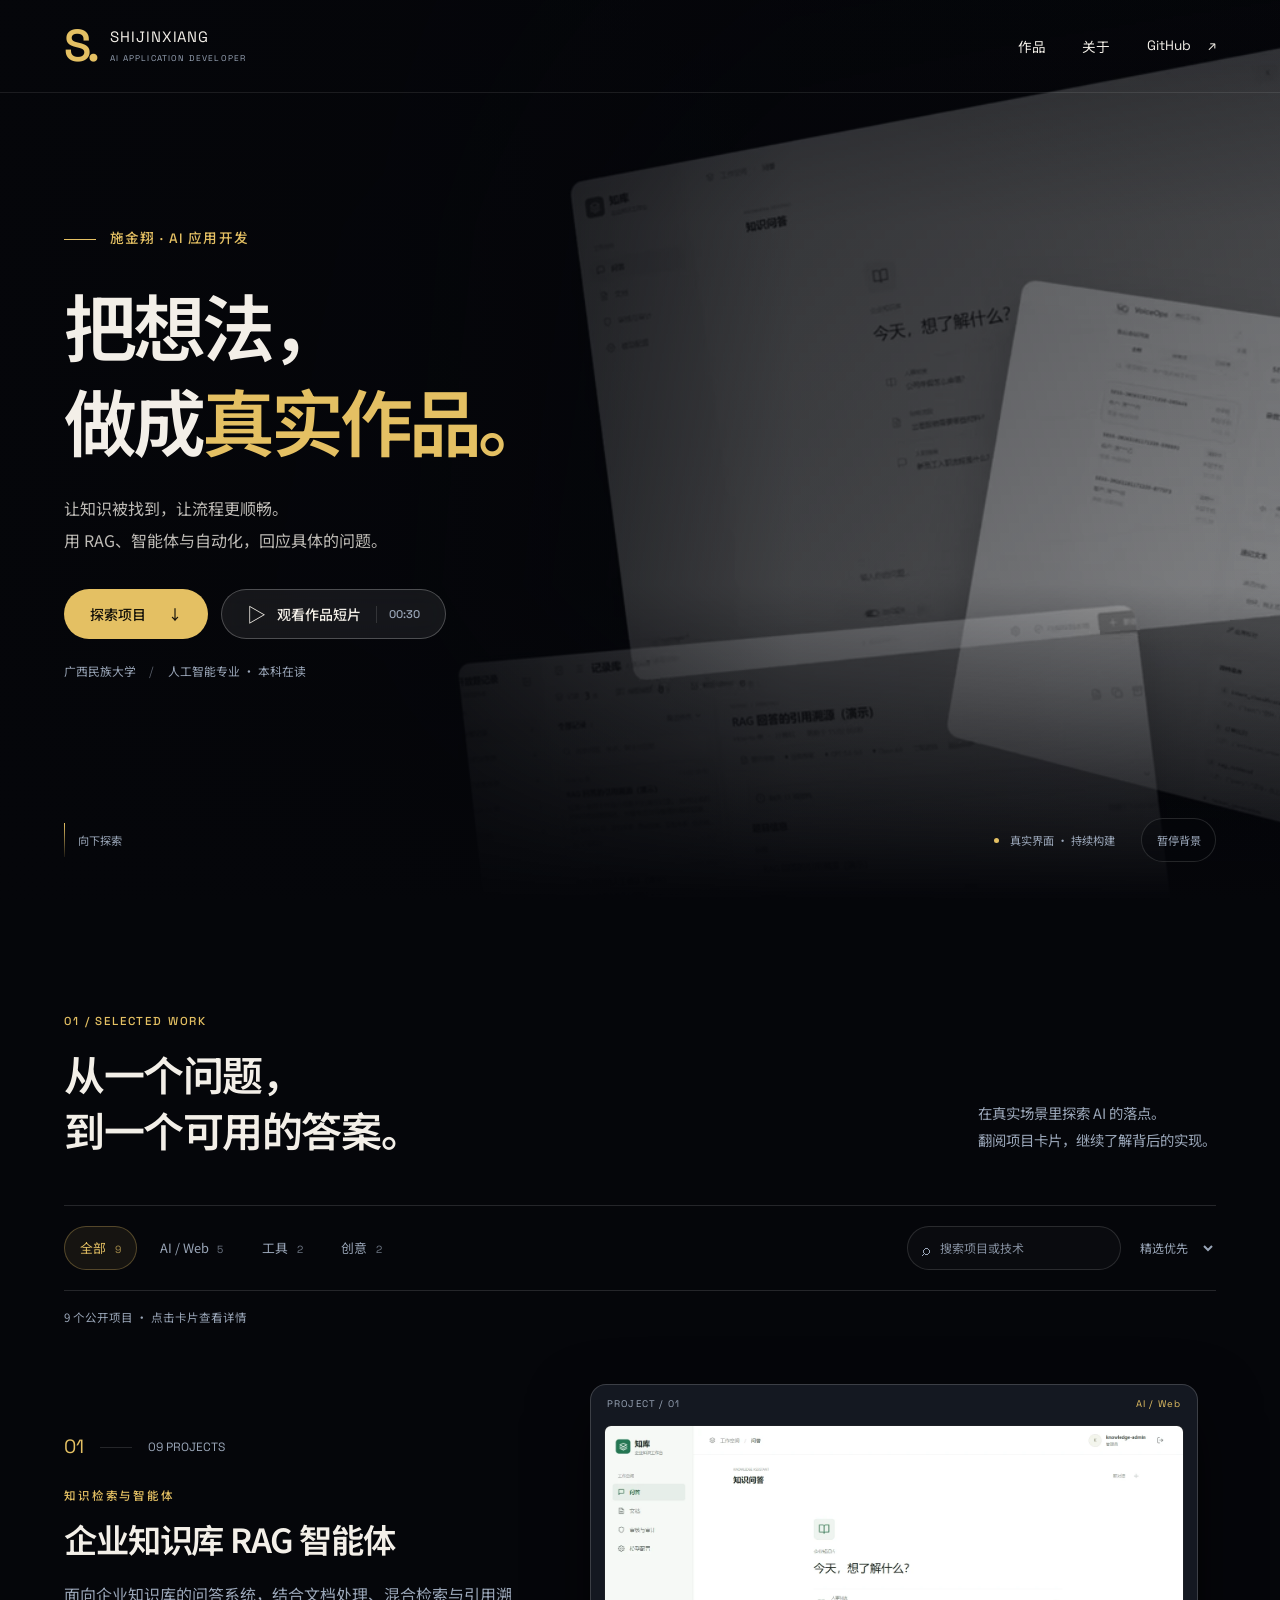
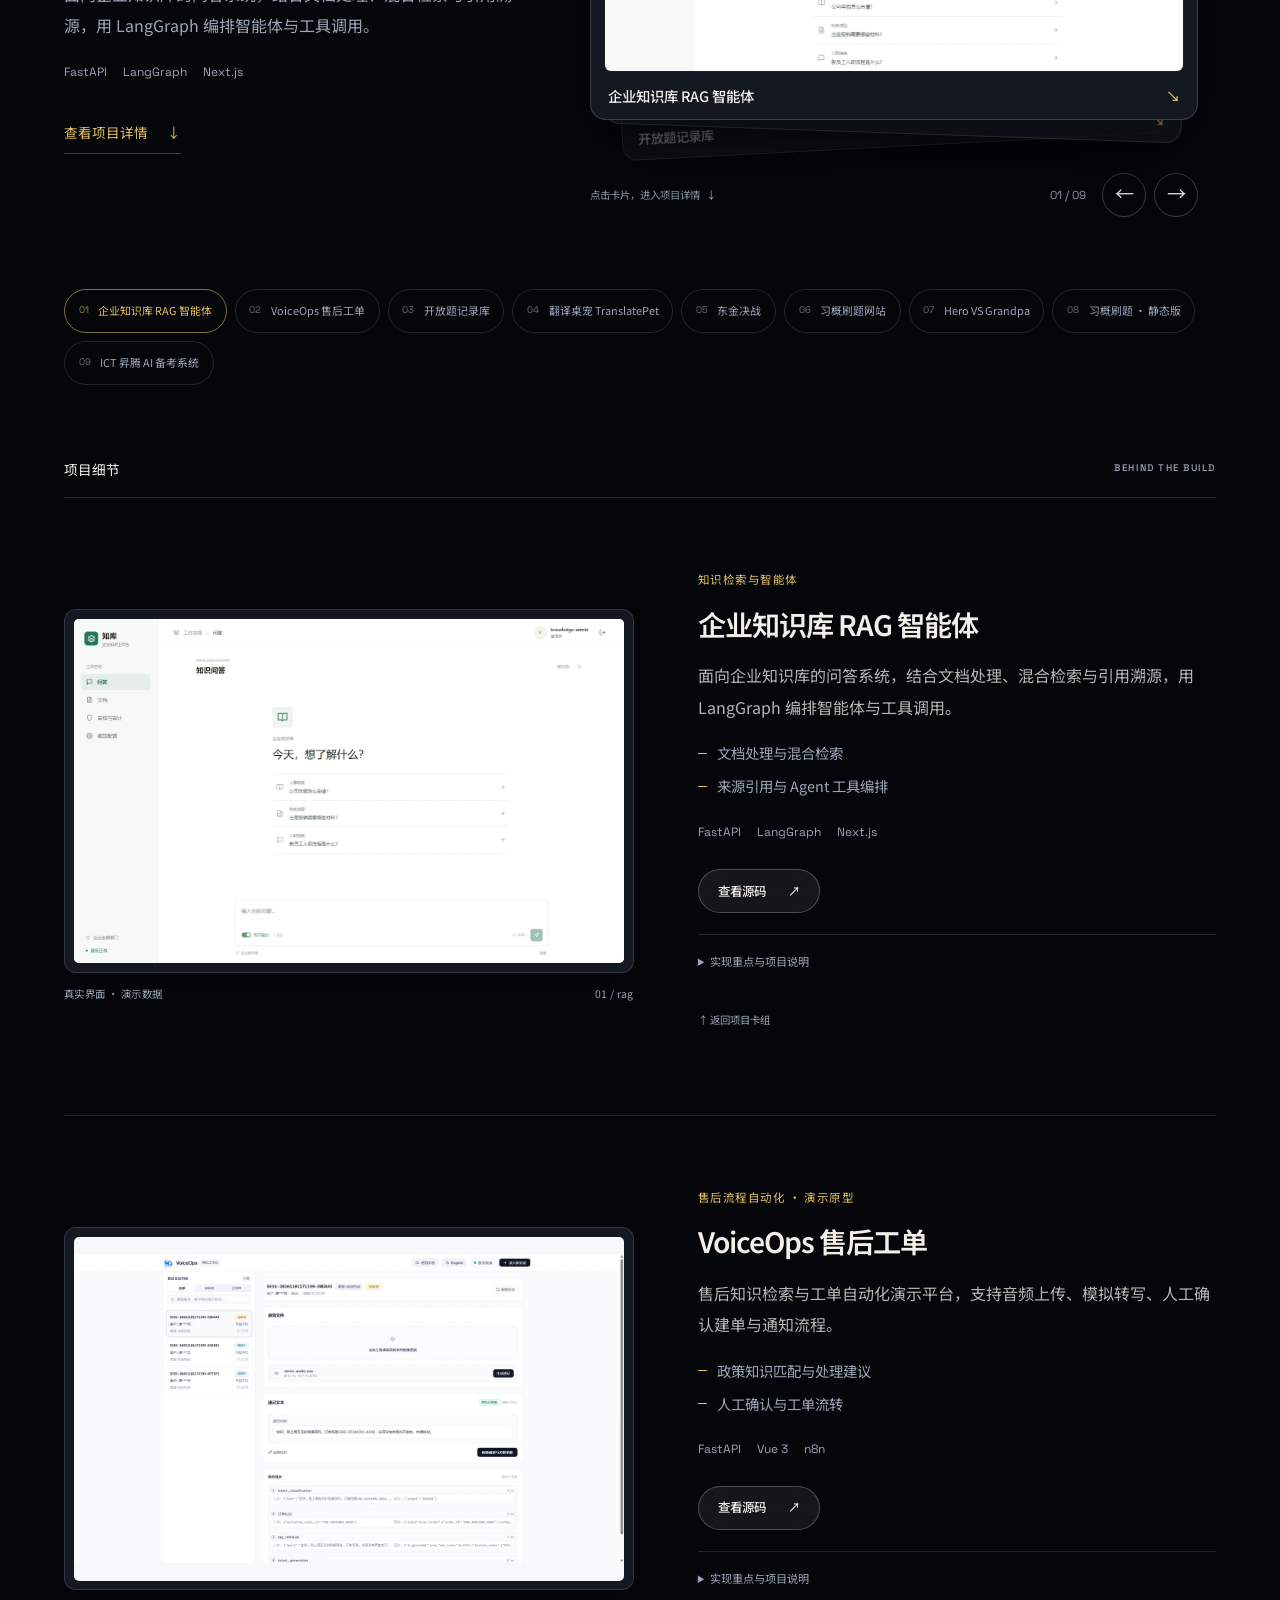
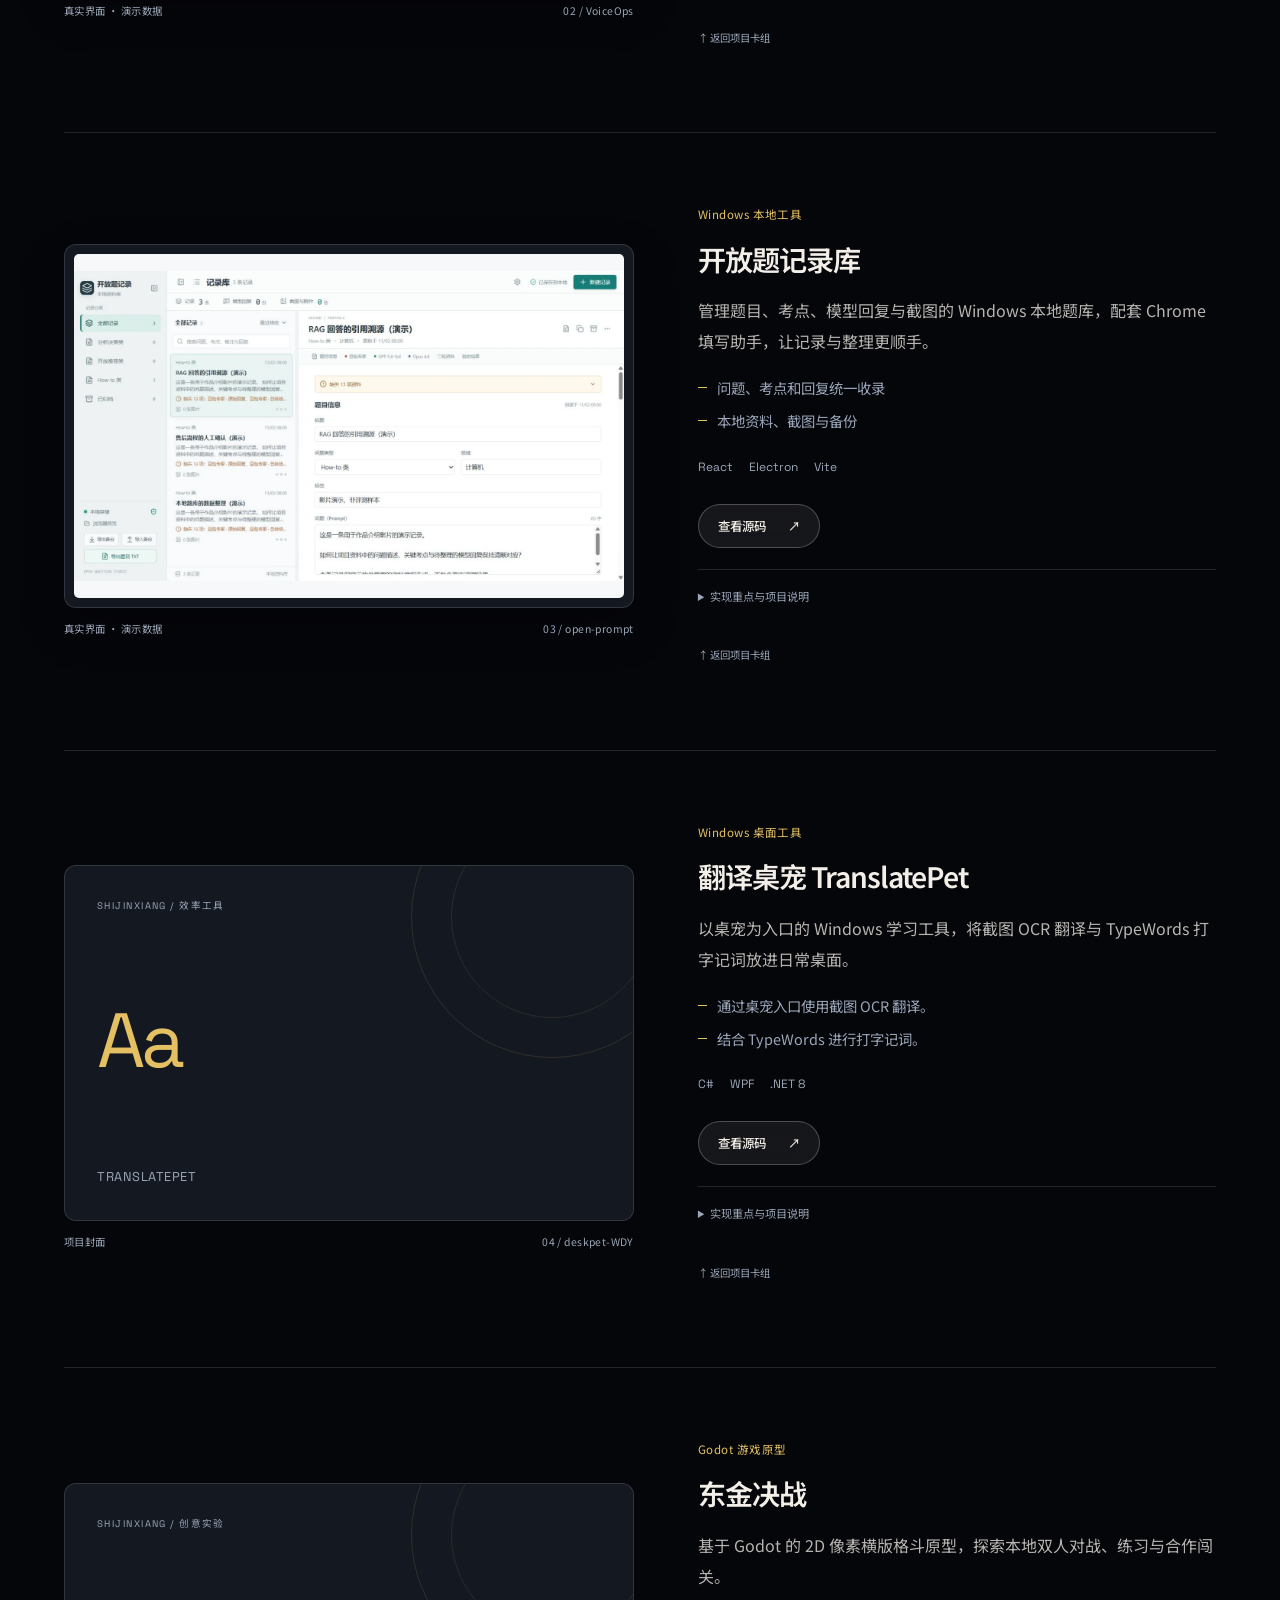
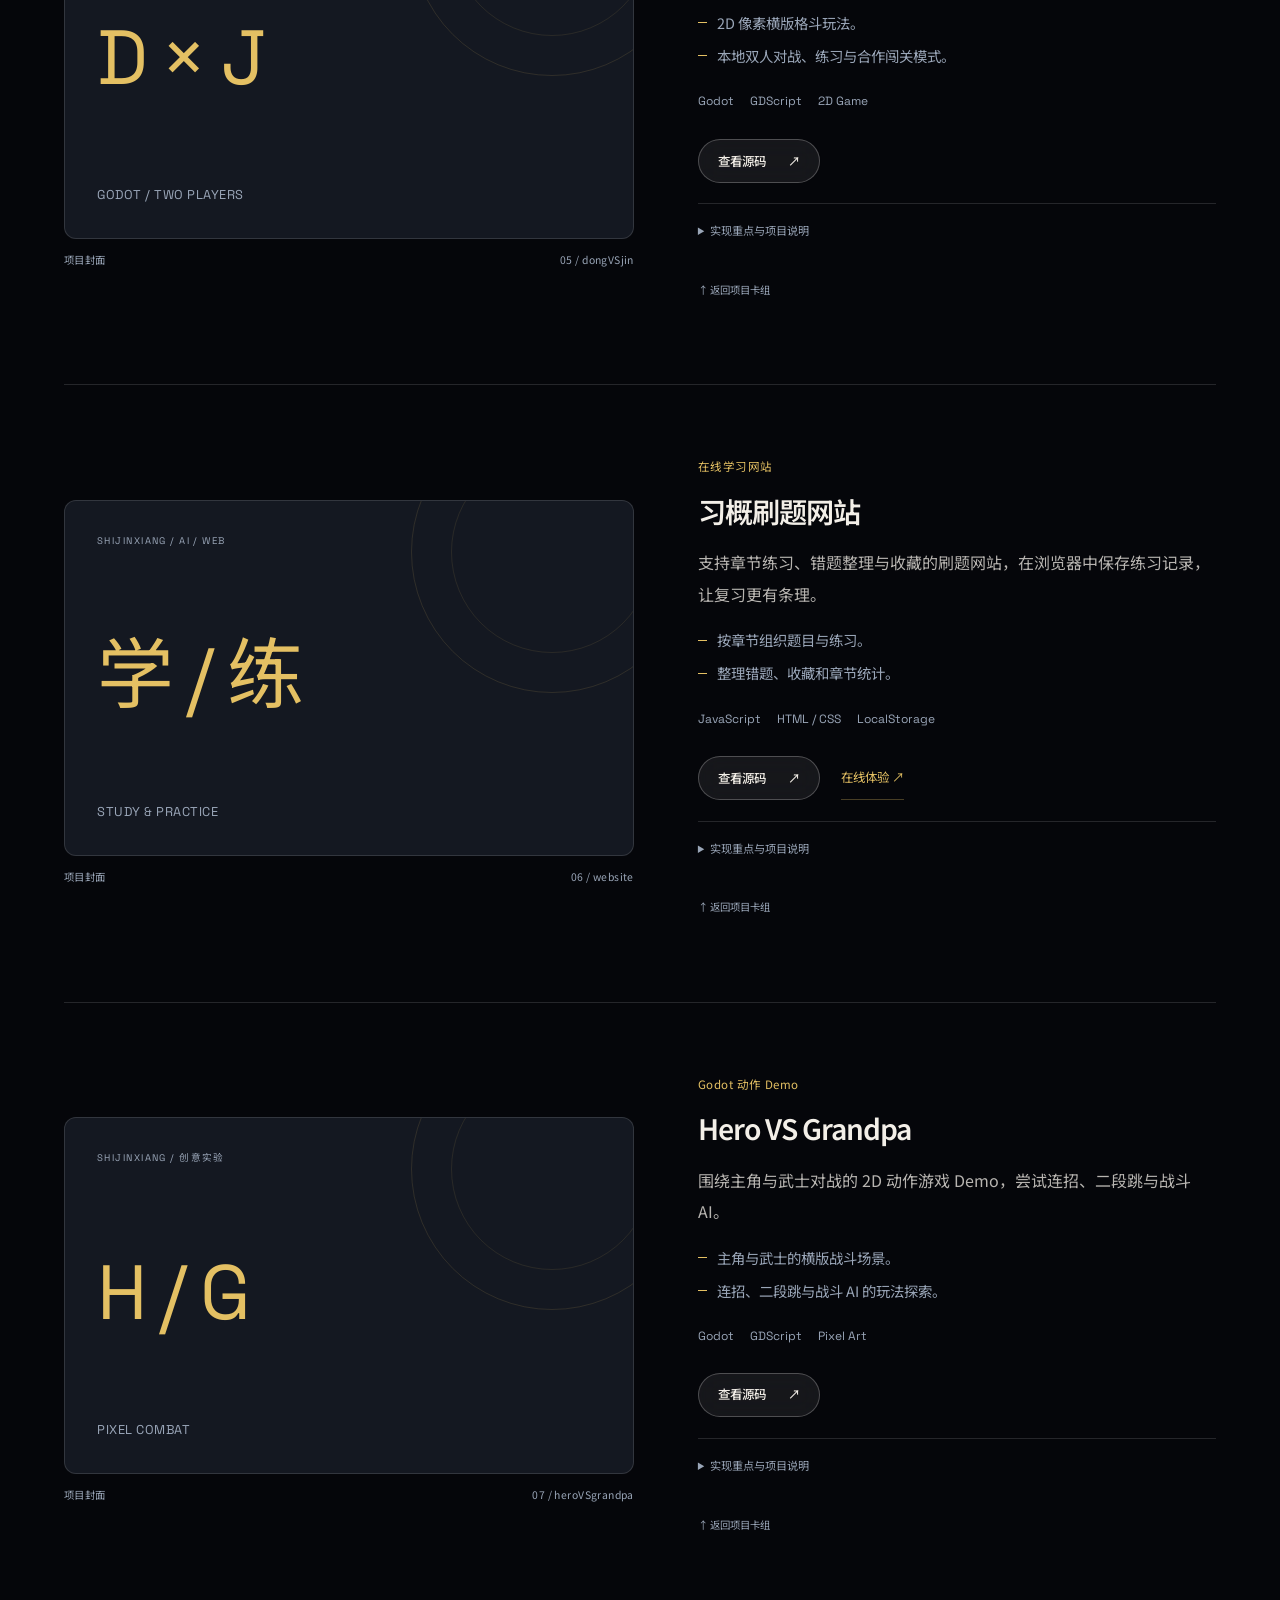
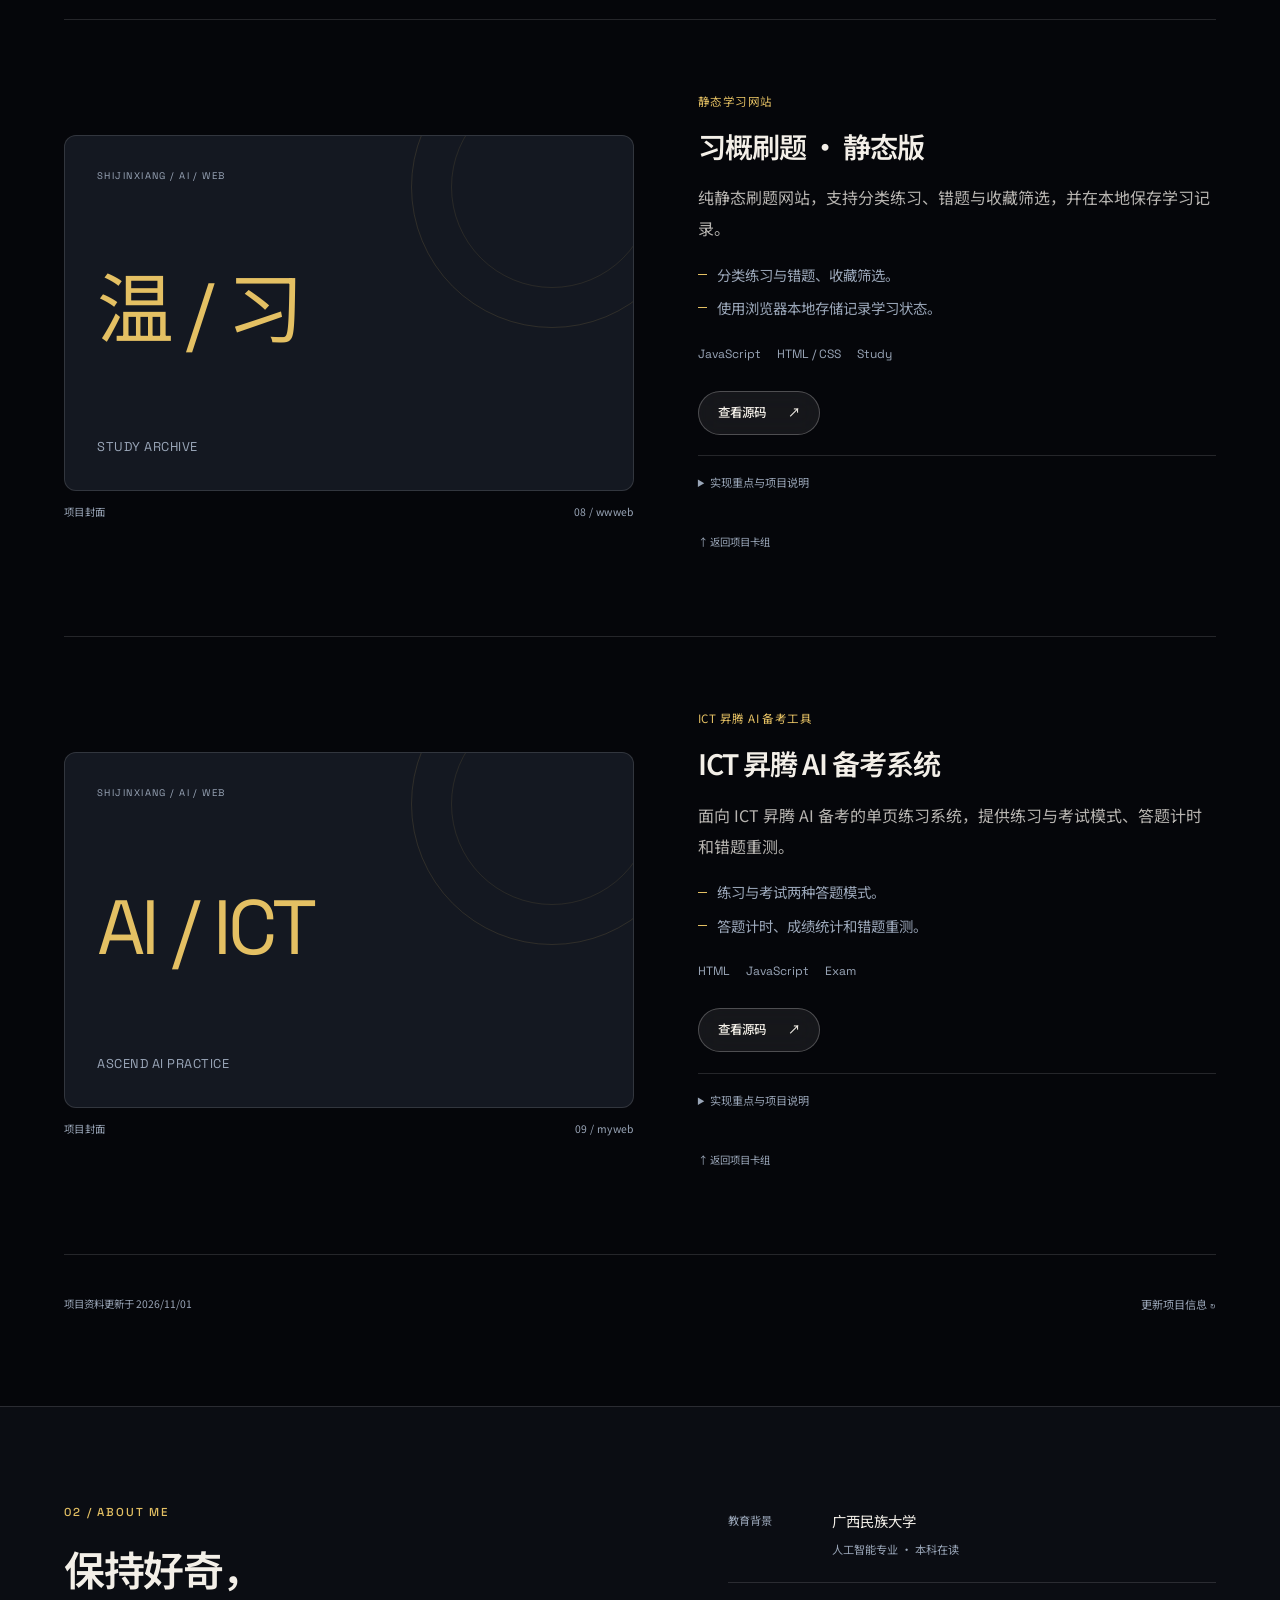
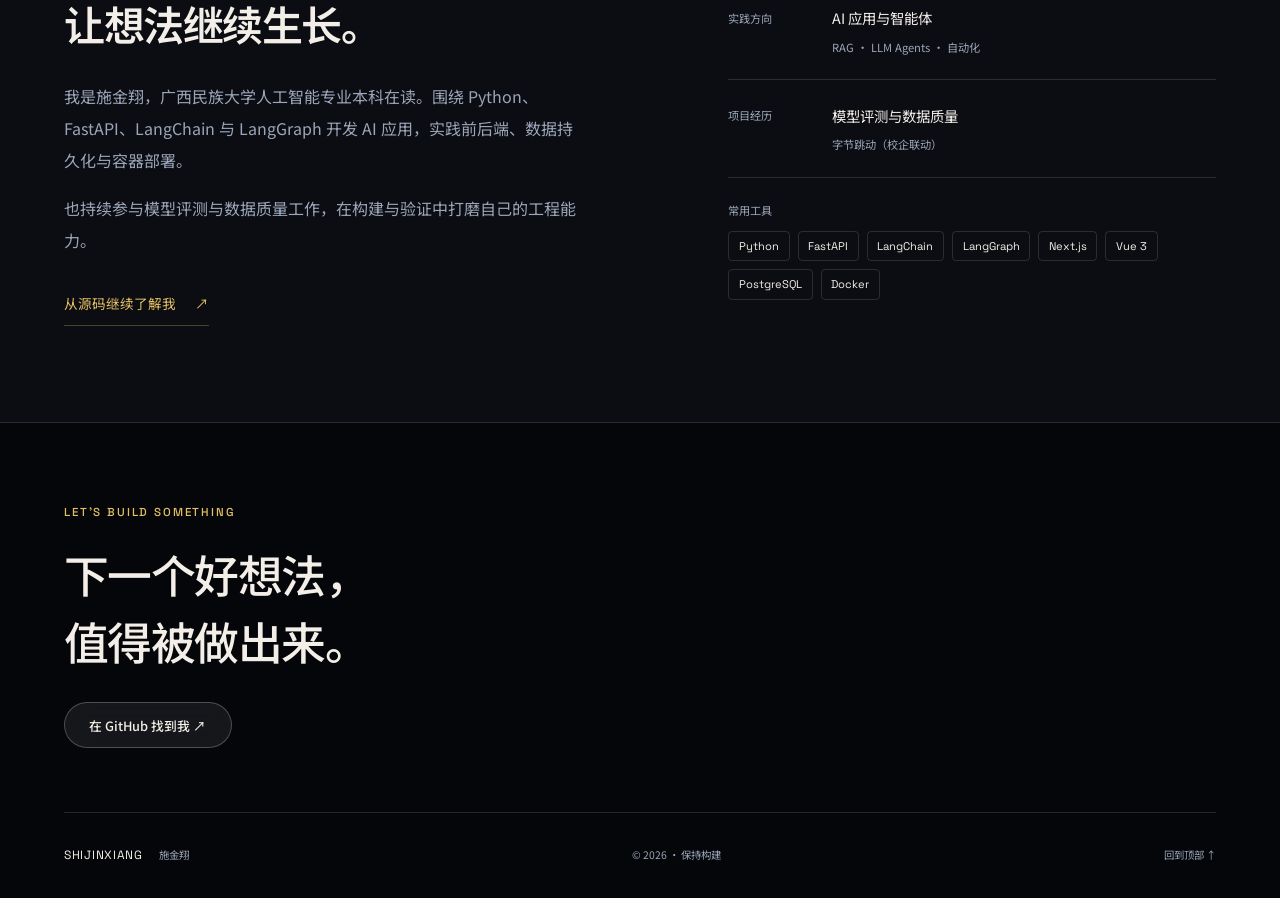
==== commit 1a558dbf: "Unify portfolio with cinematic video hero and project card stack" ====
--- a/index.html
+++ b/index.html
@@ -3,8 +3,8 @@
 <head>
   <meta charset="utf-8">
   <meta name="viewport" content="width=device-width,initial-scale=1,viewport-fit=cover">
-  <meta name="theme-color" content="#f6f7f2">
-  <meta name="color-scheme" content="light">
+  <meta name="theme-color" content="#05060a">
+  <meta name="color-scheme" content="dark">
   <meta name="description" content="施金翔的个人作品集。探索企业知识库 RAG、VoiceOps 工单自动化、开放题记录库，以及网页、桌面工具和游戏项目。">
   <meta property="og:type" content="website">
   <meta property="og:title" content="施金翔 · AI 应用与开源作品">
@@ -14,70 +14,77 @@
   <meta property="og:locale" content="zh_CN">
   <meta name="twitter:card" content="summary_large_image">
   <link rel="canonical" href="https://shijinxiang.github.io/">
-  <link rel="icon" href="./assets/favicon.svg" type="image/svg+xml">
-  <link rel="preload" href="./assets/fonts/noto-sans-sc.woff2" as="font" type="font/woff2" crossorigin>
+  <link rel="icon" href="./assets/favicon.svg?v=4" type="image/svg+xml">
+  <link rel="preload" href="./assets/fonts/noto-sans-sc.woff2?v=4" as="font" type="font/woff2" crossorigin>
   <link rel="preload" href="./assets/fonts/space-grotesk.woff2" as="font" type="font/woff2" crossorigin>
-  <link rel="preload" href="./assets/media/portfolio-poster.jpg" as="image" fetchpriority="high">
-  <link rel="stylesheet" href="./tokens.css?v=3">
-  <link rel="stylesheet" href="./studio.css?v=3">
+  <link rel="preload" href="./assets/media/hero-poster.webp" as="image" fetchpriority="high">
+  <link rel="stylesheet" href="./tokens.css?v=4">
+  <link rel="stylesheet" href="./studio.css?v=4">
   <title>施金翔 · AI 应用与开源作品</title>
-  <script src="./config.js?v=3" defer></script>
-  <script src="./github-data.js?v=3" defer></script>
-  <script src="./app.js?v=3" defer></script>
+  <script src="./config.js?v=4" defer></script>
+  <script src="./github-data.js?v=4" defer></script>
+  <script src="./app.js?v=4" defer></script>
 </head>
 <body id="home">
   <a class="skip-link" href="#projects">跳转到作品</a>
-  <header class="site-head shell">
-    <a class="wordmark" href="#home" aria-label="施金翔的主页">SHIJINXIANG<span>施金翔</span></a>
-    <a class="outline-button" href="https://github.com/shijinxiang" target="_blank" rel="noopener noreferrer">GitHub <span aria-hidden="true">↗</span></a>
+  <header class="site-head">
+    <div class="head-inner shell">
+      <a class="wordmark" href="#home" aria-label="施金翔的主页"><span class="brand-mark" aria-hidden="true">S.</span><span>SHIJINXIANG<small>AI APPLICATION DEVELOPER</small></span></a>
+      <nav aria-label="主导航"><a href="#projects">作品</a><a href="#about">关于</a><a class="nav-github" href="https://github.com/shijinxiang" target="_blank" rel="noopener noreferrer">GitHub <span aria-hidden="true">↗</span></a></nav>
+    </div>
   </header>
   <main>
-    <section class="hero shell" aria-labelledby="heroTitle">
-      <div class="hero-copy">
-        <p class="identity">你好，我是施金翔。</p>
-        <h1 id="heroTitle">把想法，<br>做成<span>可用的应用。</span></h1>
-        <p class="hero-summary">我在把知识检索、智能体与自动化，做成能解决具体问题的工具。</p>
-        <p class="education">广西民族大学 · 人工智能本科在读</p>
-        <div class="hero-links"><a class="outline-button" href="#projects">查看作品 <span aria-hidden="true">↓</span></a><a class="text-link" href="#about">关于我 <span aria-hidden="true">↗</span></a></div>
+    <section class="hero" aria-labelledby="heroTitle">
+      <div class="hero-backdrop" aria-hidden="true">
+        <img class="hero-poster" src="./assets/media/hero-poster.webp" alt="" width="1600" height="900" fetchpriority="high">
+        <video id="heroVideo" muted loop playsinline preload="none" width="1280" height="720" poster="./assets/media/hero-poster.webp" tabindex="-1">
+          <source data-src="./assets/media/hero-loop.webm" type="video/webm">
+          <source data-src="./assets/media/hero-loop.mp4" type="video/mp4">
+        </video>
       </div>
-      <figure class="hero-film">
-        <div class="film-frame">
-          <video id="introFilm" autoplay muted loop playsinline controls preload="metadata" fetchpriority="high" poster="./assets/media/portfolio-poster.jpg" aria-label="施金翔的个人项目介绍短片" aria-describedby="filmSummary">
-            <source src="./assets/media/portfolio-intro.mp4" type="video/mp4">
-            <track kind="captions" srclang="zh" label="中文简介" src="./assets/media/portfolio-intro.vtt">
-            你的浏览器无法播放视频，可继续浏览下方项目。
-          </video>
-          <div class="film-progress" aria-hidden="true"><span id="filmProgress"></span></div>
+      <div class="hero-scrim" aria-hidden="true"></div>
+      <div class="hero-inner shell">
+        <div class="hero-copy">
+          <p class="eyebrow"><span class="gold-line" aria-hidden="true"></span>施金翔 · AI 应用开发</p>
+          <h1 id="heroTitle">把想法，<br>做成<span>真实作品。</span></h1>
+          <p class="hero-summary">让知识被找到，让流程更顺畅。<br>用 RAG、智能体与自动化，回应具体的问题。</p>
+          <div class="hero-actions"><a class="button button-gold" href="#projects">探索项目 <span aria-hidden="true">↓</span></a><button class="button button-glass" id="watchFilm" type="button" aria-haspopup="dialog"><span class="play-icon" aria-hidden="true">▷</span> 观看作品短片 <span class="film-time">00:30</span></button></div>
+          <p class="hero-education">广西民族大学 <span aria-hidden="true">/</span> 人工智能专业 · 本科在读</p>
         </div>
-        <figcaption><span class="film-caption">作品短片 <span id="filmDuration">00:30</span></span><div class="film-controls" role="group" aria-label="视频控制" hidden><button id="toggleFilm" type="button" aria-label="暂停视频" aria-pressed="true">暂停</button><button id="toggleSound" type="button" aria-label="开启视频声音" aria-pressed="false">声音关</button><button id="expandFilm" type="button" aria-label="全屏播放项目视频">全屏 ↗</button></div></figcaption>
-        <p id="filmSummary" class="film-summary">企业知识库 RAG · VoiceOps · 开放题记录库</p>
-        <p id="filmStatus" class="film-status" role="status" hidden></p>
-      </figure>
+        <div class="hero-bottom"><a class="scroll-cue" href="#projects"><span class="scroll-line" aria-hidden="true"></span>向下探索</a><div class="hero-film-note"><span class="status-dot" aria-hidden="true"></span><span>真实界面 · 持续构建</span><button id="toggleBackground" type="button" aria-pressed="false" aria-label="播放背景动画" hidden>播放背景</button></div></div>
+        <p id="backgroundStatus" class="background-status" role="status" hidden></p>
+      </div>
     </section>
 
     <section class="projects-section shell" id="projects" aria-labelledby="projectsTitle">
-      <div class="section-intro"><h2 id="projectsTitle">在具体问题里，<br>打磨每一次实现。</h2><p>三个代表项目，从思路到界面。<br>点开详情，可以继续了解实现重点和源码。</p></div>
+      <div class="section-intro"><div><p class="eyebrow">01 / SELECTED WORK</p><h2 id="projectsTitle">从一个问题，<br>到一个可用的答案。</h2></div><p class="section-description">在真实场景里探索 AI 的落点。<br>翻阅项目卡片，继续了解背后的实现。</p></div>
       <div class="project-tools" id="projectToolbar" hidden>
-        <div class="filter-group"><span class="field-label" id="categoryLabel">按方向看</span><div class="filter-tabs" role="group" aria-labelledby="categoryLabel"><button data-filter="all" aria-pressed="true">全部 <span data-count="all">9</span></button><button data-filter="web" aria-pressed="false">AI / Web <span data-count="web">5</span></button><button data-filter="tools" aria-pressed="false">工具 <span data-count="tools">2</span></button><button data-filter="creative" aria-pressed="false">创意 <span data-count="creative">2</span></button></div></div>
-        <label class="search-field"><span class="field-label">搜索项目或技术</span><input type="search" id="projectSearch" placeholder="例如 RAG、Python、游戏" maxlength="100" autocomplete="off"></label>
-        <label class="sort-field"><span class="field-label">排序</span><select id="projectSort"><option value="featured">精选优先</option><option value="updated">最近更新</option><option value="stars">最多 Stars</option><option value="name">项目名称</option></select></label>
+        <div class="filter-tabs" role="group" aria-label="按项目方向筛选"><button type="button" data-filter="all" aria-pressed="true">全部 <span data-count="all">9</span></button><button type="button" data-filter="web" aria-pressed="false">AI / Web <span data-count="web">5</span></button><button type="button" data-filter="tools" aria-pressed="false">工具 <span data-count="tools">2</span></button><button type="button" data-filter="creative" aria-pressed="false">创意 <span data-count="creative">2</span></button></div>
+        <div class="search-sort"><label class="search-field"><span class="sr-only">搜索项目或技术</span><span aria-hidden="true">⌕</span><input type="search" id="projectSearch" placeholder="搜索项目或技术" maxlength="100" autocomplete="off"></label><label class="sort-field"><span class="sr-only">项目排序</span><select id="projectSort"><option value="featured">精选优先</option><option value="updated">最近更新</option><option value="stars">最多 Stars</option><option value="name">项目名称</option></select></label></div>
       </div>
       <p class="result-status" id="resultsStatus" aria-live="polite">9 个公开项目</p>
-      <div class="selected-works" id="featuredProjects"></div>
-      <div class="archive-intro" id="archiveHeading" hidden><h3>其他探索</h3><p>还有一些桌面工具、学习网站和游戏原型。</p></div>
-      <div class="project-list" id="projectGrid"></div>
-      <div id="emptyState" class="empty-state" hidden><h3>暂时没有匹配的项目。</h3><p>换个关键词，或清除条件查看全部作品。</p><button class="outline-button" id="resetFilters">查看全部项目</button></div>
+      <div class="project-showcase" id="projectShowcase" hidden>
+        <div class="stack-copy" id="stackCopy" aria-live="polite" aria-atomic="true"></div>
+        <div class="deck-column"><div class="card-deck" id="projectDeck" aria-label="项目卡片"></div><div class="deck-controls"><span class="deck-help">点击卡片，进入项目详情 <span aria-hidden="true">↓</span></span><div class="deck-pagination"><span id="deckPosition">01 / 09</span><button id="previousProject" class="icon-button" type="button" aria-label="上一个项目">←</button><button id="nextProject" class="icon-button" type="button" aria-label="下一个项目">→</button></div></div></div>
+      </div>
+      <nav class="project-index" id="projectIndex" aria-label="项目目录"></nav>
+      <div id="emptyState" class="empty-state" hidden><h3>暂时没有匹配的项目。</h3><p>换个关键词，或清除条件查看全部作品。</p><button class="button button-gold" type="button" id="resetFilters">查看全部项目</button></div>
+      <div class="details-heading" id="detailsHeading"><span>项目细节</span><span class="eyebrow">BEHIND THE BUILD</span></div>
+      <div id="projectDetails" class="project-details"></div>
       <noscript><ul class="plain-projects"><li><a href="https://github.com/shijinxiang/rag">企业知识库 RAG 智能体 ↗</a></li><li><a href="https://github.com/shijinxiang/VoiceOps">VoiceOps 售后工单 ↗</a></li><li><a href="https://github.com/shijinxiang/open-prompt">开放题记录库 ↗</a></li><li><a href="https://github.com/shijinxiang/deskpet-WDY">翻译桌宠 ↗</a></li><li><a href="https://github.com/shijinxiang/website">习概刷题网站 ↗</a></li><li><a href="https://github.com/shijinxiang/dongVSjin">东金决战 ↗</a></li><li><a href="https://github.com/shijinxiang/heroVSgrandpa">Hero VS Grandpa ↗</a></li><li><a href="https://github.com/shijinxiang/wwweb">习概刷题 · 静态版 ↗</a></li><li><a href="https://github.com/shijinxiang/myweb">ICT 昇腾 AI 备考系统 ↗</a></li></ul></noscript>
-      <div class="data-footer"><span id="dataStatus" role="status">项目资料来自公开仓库</span><button id="refreshProjects" class="text-button" hidden>更新项目信息 ↻</button></div>
+      <div class="data-footer"><span id="dataStatus" role="status">项目资料来自公开仓库</span><button id="refreshProjects" class="text-button" type="button" hidden>更新项目信息 ↻</button></div>
     </section>
 
-    <section class="about-section shell" id="about" aria-labelledby="aboutTitle">
-      <div><h2 id="aboutTitle">在构建中学习，<br>在验证中进步。</h2><p class="about-copy">围绕 Python、FastAPI、LangChain 与 LangGraph 开发 AI 应用，具备前后端、数据持久化与容器部署实践。也持续参与模型评测与数据质量工作，在构建与验证中打磨自己的工程能力。</p><a class="text-link" href="https://github.com/shijinxiang" target="_blank" rel="noopener noreferrer">从源码继续了解我 <span aria-hidden="true">↗</span></a></div>
+    <section class="about-section" id="about" aria-labelledby="aboutTitle"><div class="about-inner shell">
+      <div><p class="eyebrow">02 / ABOUT ME</p><h2 id="aboutTitle">保持好奇，<br>让想法继续生长。</h2><p class="about-copy">我是施金翔，广西民族大学人工智能专业本科在读。围绕 Python、FastAPI、LangChain 与 LangGraph 开发 AI 应用，实践前后端、数据持久化与容器部署。</p><p class="about-copy">也持续参与模型评测与数据质量工作，在构建与验证中打磨自己的工程能力。</p><a class="text-link" href="https://github.com/shijinxiang" target="_blank" rel="noopener noreferrer">从源码继续了解我 <span aria-hidden="true">↗</span></a></div>
       <div class="profile-column"><dl class="profile-facts"><div><dt>教育背景</dt><dd>广西民族大学<small>人工智能专业 · 本科在读</small></dd></div><div><dt>实践方向</dt><dd>AI 应用与智能体<small>RAG · LLM Agents · 自动化</small></dd></div><div><dt>项目经历</dt><dd>模型评测与数据质量<small>字节跳动（校企联动）</small></dd></div></dl><div class="toolkit"><h3>常用工具</h3><ul id="techCloud"><li>Python</li><li>FastAPI</li><li>LangChain</li><li>LangGraph</li><li>Next.js</li><li>Vue 3</li><li>PostgreSQL</li><li>Docker</li></ul></div></div>
-    </section>
+    </div></section>
   </main>
-  <footer class="site-foot shell"><div class="letter-close"><p>欢迎从一个具体的问题，<br>开始交流。</p><span>— 施金翔</span></div><div class="footer-links"><a href="https://github.com/shijinxiang" target="_blank" rel="noopener noreferrer">GitHub ↗</a><a href="#home">回到顶部 ↑</a><span>© <span id="currentYear">2026</span> SHIJINXIANG</span></div></footer>
-
-  <dialog class="project-dialog" id="projectDialog" aria-labelledby="detailTitle" aria-describedby="detailDescription"><div class="dialog-head"><span>项目笔记</span><button id="closeProject" aria-label="关闭项目详情">关闭 ×</button></div><div id="projectDetail"></div></dialog>
+  <footer class="site-foot shell"><div class="footer-invitation"><p class="eyebrow">LET'S BUILD SOMETHING</p><p>下一个好想法，<br>值得被做出来。</p><a class="button button-glass" href="https://github.com/shijinxiang" target="_blank" rel="noopener noreferrer">在 GitHub 找到我 ↗</a></div><div class="footer-bottom"><a class="footer-signature" href="#home">SHIJINXIANG<span>施金翔</span></a><span>© <span id="currentYear">2026</span> · 保持构建</span><a href="#home">回到顶部 ↑</a></div></footer>
+  <dialog class="film-dialog" id="filmDialog" aria-labelledby="filmTitle">
+    <div class="dialog-head"><div><p class="eyebrow">PROJECT FILM / 00:30</p><h2 id="filmTitle">三个项目，一段构建旅程。</h2></div><button class="icon-button" id="closeFilm" type="button" aria-label="关闭作品短片">×</button></div>
+    <video id="introFilm" controls playsinline preload="none" width="1280" height="720" poster="./assets/media/portfolio-poster.jpg" aria-label="施金翔的个人项目介绍短片" aria-describedby="filmSummary"><source data-src="./assets/media/portfolio-intro.mp4" type="video/mp4"><track kind="captions" srclang="zh" label="中文简介" src="./assets/media/portfolio-intro.vtt">你的浏览器无法播放视频。</video>
+    <div class="film-dialog-footer"><p id="filmSummary">企业知识库 RAG · VoiceOps · 开放题记录库</p><a class="text-link" href="./assets/media/portfolio-intro.mp4" target="_blank" rel="noopener">单独打开短片 ↗</a></div><p id="filmStatus" class="film-status" role="status" hidden></p>
+  </dialog>
 </body>
 </html>
--- a/tokens.css
+++ b/tokens.css
@@ -1,23 +1,16 @@
-/* Hallmark Studio · portable tokens · 2026-11-02 */
+/* Cinematic Video Hero · dark / warm gold · 2026-11-02 */
 @font-face{font-family:'Space Grotesk';src:url('./assets/fonts/space-grotesk.woff2') format('woff2');font-weight:300 700;font-style:normal;font-display:swap}
-@font-face{font-family:'Noto Sans SC';src:url('./assets/fonts/noto-sans-sc.woff2') format('woff2');font-weight:100 900;font-style:normal;font-display:swap}
-:root {
-  --color-paper: oklch(97.3995% 0.006678 115.7041);
-  --color-surface: oklch(95.2622% 0.012651 126.3727);
-  --color-ink: oklch(30.9057% 0.030617 160.9468);
-  --color-muted: oklch(51.4950% 0.026043 151.2215);
-  --color-accent: oklch(53.2751% 0.081813 138.5680);
-  --color-rule: oklch(85.4708% 0.024316 133.4853);
-  --color-control-border: oklch(59.8129% 0.031095 146.7919);
-  --color-focus: oklch(48.5348% 0.080095 138.9171);
-  --color-error: oklch(46.8484% 0.103353 30.1224);
+@font-face{font-family:'Noto Sans SC';src:url('./assets/fonts/noto-sans-sc.woff2?v=4') format('woff2');font-weight:100 900;font-style:normal;font-display:swap}
+:root{
+  color-scheme:dark;
+  --color-base:#05060a; --color-surface:#141821; --color-surface-raised:#1b202a;
+  --color-ink:#f3efe8; --color-muted:#9aa6b8; --color-accent:#e4c063; --color-accent-hover:#efce78;
+  --color-rule:rgba(255,255,255,.13); --color-focus:#e4c063; --color-error:#f4b8a4;
   --font-display:'Space Grotesk','Noto Sans SC',sans-serif;
   --font-body:'Noto Sans SC','Microsoft YaHei','PingFang SC',sans-serif;
-  --space-2xs:.25rem; --space-xs:.5rem; --space-sm:.75rem; --space-md:1rem; --space-lg:1.5rem; --space-xl:2.5rem; --space-2xl:4rem; --space-3xl:6rem;
-  --text-xs:var(--text-sm); --text-sm:.875rem; --text-base:1rem; --text-title:clamp(1.5rem,2.4vw,2rem); --text-heading:clamp(1.75rem,3vw,2.5rem); --text-display:clamp(2.25rem,3.8vw,3.75rem);
-  --page-width:80rem; --page-gutter:clamp(1rem,4vw,4rem); --control-height:2.75rem;
-  --radius-control:.25rem; --radius-media:.375rem; --rule-size:1px; --rule-focus:3px;
-  --ease-out:cubic-bezier(.16,1,.3,1); --ease-in:cubic-bezier(.7,0,.84,0); --ease-in-out:cubic-bezier(.65,0,.35,1);
-  --dur-micro:120ms; --dur-short:220ms; --dur-long:420ms;
-  --z-raised:10; --z-modal:400;
+  --page-width:81rem; --page-gutter:clamp(1.25rem,5vw,5rem);
+  --radius-control:999px; --radius-media:12px; --radius-card:16px;
+  --shadow-card:0 24px 60px rgba(0,0,0,.5);
+  --ease-out:cubic-bezier(.16,1,.3,1); --ease-standard:cubic-bezier(.4,0,.2,1);
+  --dur-short:200ms; --dur-long:400ms;
 }
--- a/studio.css
+++ b/studio.css
@@ -1,182 +1,216 @@
-/* Hallmark · genre: editorial · macrostructure: Split Studio · theme: Studio
- * enrichment: real product film · nav: N9 Edge aligned · footer: Ft6 Letter close
- * intent: developer portfolio · audience: collaborators and reviewers
- * motion: film + short interaction feedback · pre-emit critique: P4 H4 E4 S5 R5 V4 · contrast: pass (40–41)
- */
+/* Primary: cinematic-video-hero. Card Stack supplies deck geometry only. */
 *{box-sizing:border-box}
-html,body{overflow-x:clip}
-html{scroll-behavior:smooth;scroll-padding-top:var(--space-xl)}
-body{margin:0;background:var(--color-paper);color:var(--color-ink);font:400 var(--text-base)/1.7 var(--font-body)}
-body.modal-open{overflow-y:hidden}
+html{scroll-behavior:smooth;scroll-padding-top:1.5rem}
+body{margin:0;background:var(--color-base);color:var(--color-ink);font-family:var(--font-body);font-size:16px;line-height:1.8;-webkit-font-smoothing:antialiased}
+body.modal-open{overflow:hidden}
+button,input,select{font:inherit}
+button,a,input,select{-webkit-tap-highlight-color:transparent}
+button,a{touch-action:manipulation}
+button{cursor:pointer}
 a{color:inherit;text-decoration:none}
-button,input,select{font:inherit;color:inherit}
-button{cursor:pointer;border:0;background:none}
-button,a{-webkit-tap-highlight-color:transparent;touch-action:manipulation}
-button:disabled{opacity:.5;cursor:not-allowed}
+button{color:inherit}
+img,video{display:block;max-width:100%}
+button:disabled{cursor:default;opacity:.4}
+button:focus-visible,a:focus-visible,input:focus-visible,select:focus-visible,[tabindex="-1"]:focus-visible{outline:2px solid var(--color-focus);outline-offset:6px}
+::selection{color:var(--color-base);background:var(--color-accent)}
 [hidden]{display:none!important}
-button:focus-visible,a:focus-visible,input:focus-visible,select:focus-visible,video:focus-visible{outline:var(--rule-focus) solid var(--color-focus);outline-offset:var(--space-2xs)}
-button:active,.outline-button:active{transform:translateY(1px)}
-h1,h2,h3,p,figure,dl,ul{margin:0}
-h1,h2,h3{font-style:normal;overflow-wrap:anywhere;min-width:0}
-h1,h2,h3,.wordmark,.signature{font-family:var(--font-display)}
-button,.outline-button,.text-link,.footer-links a,.filter-tabs button{white-space:nowrap}
+h1,h2,h3,p,figure{margin:0}
+h1,h2,h3{font-weight:600;line-height:1.35;letter-spacing:-.035em}
+h2{font-size:clamp(1.9rem,3.2vw,2.8rem)}
+ul{margin:0;padding:0;list-style:none}
 .shell{width:min(var(--page-width),calc(100% - var(--page-gutter)*2));margin-inline:auto}
-.skip-link{position:fixed;left:var(--space-md);top:-5rem;z-index:var(--z-modal);padding:var(--space-sm) var(--space-md);background:var(--color-ink);color:var(--color-paper)}
-.skip-link:focus{top:var(--space-md)}
-.site-head{display:flex;align-items:center;justify-content:space-between;padding-block:var(--space-lg);gap:var(--space-lg)}
-.wordmark{font-size:var(--text-sm);font-weight:700;letter-spacing:.06em;display:flex;align-items:center;gap:var(--space-md);min-height:var(--control-height)}
-.wordmark span{font-family:var(--font-body);font-weight:400;letter-spacing:0;color:var(--color-muted);display:none}
-.outline-button{display:inline-flex;align-items:center;justify-content:center;gap:var(--space-sm);min-height:var(--control-height);padding:var(--space-xs) var(--space-lg);border:var(--rule-size) solid var(--color-ink);border-radius:var(--radius-control);font-size:var(--text-sm);font-weight:500;transition:background var(--dur-short) var(--ease-out),color var(--dur-short) var(--ease-out),transform var(--dur-micro) var(--ease-out)}
-.text-link,.text-button{display:inline-flex;align-items:center;gap:var(--space-xs);min-height:var(--control-height);font-size:var(--text-sm);padding-block:var(--space-xs);text-decoration:underline;text-decoration-color:var(--color-rule);text-underline-offset:var(--space-xs)}
-.text-button{padding-inline:0}
-.hero{display:grid;grid-template-columns:minmax(0,1fr);gap:var(--space-xl);padding-block:var(--space-xl) var(--space-2xl)}
-.hero-copy{min-width:0}
-.identity{font-size:var(--text-sm);color:var(--color-muted);margin-bottom:var(--space-lg)}
-.hero h1{font-size:var(--text-display);font-weight:700;line-height:1.3;letter-spacing:-.045em}
-.hero h1 span{color:var(--color-accent)}
-.hero-summary{font-size:var(--text-base);max-width:45ch;margin-top:var(--space-lg);text-wrap:pretty}
-.education{font-size:var(--text-sm);color:var(--color-muted);margin-top:var(--space-md)}
-.hero-links{display:flex;align-items:center;gap:var(--space-lg);margin-top:var(--space-lg);flex-wrap:wrap}
-.hero-film{min-width:0;width:100%;align-self:center}
-.film-frame{position:relative;border:var(--rule-size) solid var(--color-rule);background:var(--color-surface);aspect-ratio:16/9;overflow:clip;border-radius:var(--radius-media)}
-.film-frame video{display:block;width:100%;height:100%;object-fit:contain;background:var(--color-paper)}
-.film-progress{position:absolute;bottom:0;left:0;right:0;height:var(--rule-focus);background:var(--color-rule)}
-.film-progress span{display:block;width:100%;height:100%;transform:scaleX(0);transform-origin:left;background:var(--color-accent);transition:transform 250ms linear}
-.hero-film figcaption{display:flex;justify-content:space-between;align-items:center;gap:var(--space-sm);padding-top:var(--space-sm);flex-wrap:wrap}
-.film-caption{font-size:var(--text-sm)}
-.film-caption>span{font-family:var(--font-display);font-variant-numeric:tabular-nums;margin-left:var(--space-xs);color:var(--color-muted)}
-.film-controls{display:flex;align-items:center;gap:var(--space-2xs)}
-.film-controls button{min-height:var(--control-height);min-width:var(--control-height);padding:var(--space-xs);font-size:var(--text-xs);border-radius:var(--radius-control);transition:background var(--dur-short) var(--ease-out)}
-.film-controls button[aria-pressed="true"]{color:var(--color-accent)}
-.film-summary,.film-status{font-size:var(--text-xs);color:var(--color-muted);margin-top:var(--space-xs);text-wrap:pretty}
-.film-status[data-state="error"]{color:var(--color-error)}
-.projects-section{padding-block:var(--space-xl) var(--space-2xl)}
-.section-intro{display:grid;grid-template-columns:minmax(0,1fr);gap:var(--space-lg);margin-bottom:var(--space-xl)}
-.section-intro h2,.about-section h2{font-size:var(--text-heading);line-height:1.4;letter-spacing:-.035em;font-weight:700}
-.section-intro>p{color:var(--color-muted);font-size:var(--text-sm);line-height:1.8;align-self:end}
-.project-tools{display:grid;grid-template-columns:minmax(0,1fr) minmax(0,6.5rem);gap:var(--space-md);margin-bottom:var(--space-lg)}
-.filter-group{grid-column:1/-1;min-width:0}
-.field-label{font-size:var(--text-xs);color:var(--color-muted);display:block;margin-bottom:var(--space-xs)}
-.filter-tabs{display:flex;flex-wrap:wrap;align-items:center;gap:var(--space-xs)}
-.filter-tabs button{min-height:var(--control-height);padding:var(--space-xs);font-size:var(--text-sm);border-bottom:var(--rule-size) solid transparent;transition:color var(--dur-short) var(--ease-out),background var(--dur-short) var(--ease-out)}
-.filter-tabs button[aria-pressed="true"]{color:var(--color-accent);border-bottom-color:var(--color-accent);font-weight:600}
-.filter-tabs span{margin-left:var(--space-2xs);font-family:var(--font-display);font-size:var(--text-xs);font-variant-numeric:tabular-nums}
-.search-field,.sort-field{display:block;min-width:0}
-.search-field input,.sort-field select{width:100%;min-height:var(--control-height);padding:var(--space-xs) var(--space-sm);border:var(--rule-size) solid var(--color-control-border);border-radius:var(--radius-control);background:var(--color-paper);font-size:var(--text-sm)}
-input::placeholder{color:var(--color-muted)}
-.result-status{font-size:var(--text-xs);color:var(--color-muted);min-height:1.5em;margin-bottom:var(--space-lg)}
-.selected-works{display:grid;gap:var(--space-2xl)}
-.work-row{display:grid;grid-template-columns:minmax(0,1fr);gap:var(--space-lg);align-items:center}
+.sr-only{position:absolute;width:1px;height:1px;padding:0;margin:-1px;overflow:hidden;clip:rect(0,0,0,0);white-space:nowrap;border:0}
+.skip-link{position:fixed;top:1rem;left:1rem;z-index:900;transform:translateY(-180%);background:var(--color-accent);color:var(--color-base);padding:.6rem 1rem;border-radius:99px}
+.skip-link:focus{transform:none}
+.eyebrow{font-family:var(--font-display);font-size:.72rem;font-weight:500;line-height:1.6;letter-spacing:.16em;color:var(--color-accent)}
+.site-head{position:absolute;inset:0 0 auto;z-index:50;border-bottom:1px solid rgba(255,255,255,.09)}
+.head-inner{height:92px;display:flex;align-items:center;justify-content:space-between;gap:2rem}
+.wordmark{display:flex;gap:.85rem;align-items:center;font-family:var(--font-display);font-size:.94rem;line-height:1.2;letter-spacing:.06em}
+.brand-mark{font-size:2.8rem;font-weight:600;letter-spacing:-.1em;color:var(--color-accent);padding-right:.1rem}
+.wordmark small{display:block;font-size:.52rem;font-weight:400;letter-spacing:.14em;color:var(--color-muted);margin-top:.5rem}
+.site-head nav{display:flex;align-items:center;gap:2.3rem;font-size:.85rem}
+.site-head nav a{padding:.6rem 0;transition:color var(--dur-short)}
+.site-head nav a:hover{color:var(--color-accent)}
+.nav-github{font-family:var(--font-display)}
+.nav-github span{margin-left:.8rem}
+.hero{position:relative;isolation:isolate;min-height:760px;min-height:max(760px,100svh);overflow:hidden;background:var(--color-base)}
+.hero-backdrop,.hero-scrim{position:absolute;inset:0;z-index:-1;pointer-events:none}
+.hero-backdrop img,.hero-backdrop video{width:100%;height:100%;object-fit:cover;object-position:center}
+.hero-backdrop video{position:absolute;inset:0;opacity:0;transition:opacity 600ms}
+.hero-backdrop video.is-playing{opacity:1}
+.hero-scrim{background:linear-gradient(90deg,rgba(5,6,10,.98) 0%,rgba(5,6,10,.86) 30%,rgba(5,6,10,.3) 62%,rgba(5,6,10,.12) 100%),linear-gradient(0deg,#05060a 0%,rgba(5,6,10,.1) 35%,rgba(5,6,10,.25) 75%,rgba(5,6,10,.55) 100%)}
+.hero-inner{position:relative;min-height:inherit;display:flex;flex-direction:column;justify-content:center;padding-top:160px;padding-bottom:150px}
+.hero-copy{max-width:780px}
+.hero-copy .eyebrow{display:flex;align-items:center;gap:.85rem;font-size:.85rem;letter-spacing:.1em}
+.gold-line{width:2rem;height:1px;background:var(--color-accent)}
+h1{font-size:clamp(3rem,5.7vw,5.15rem);line-height:1.3;letter-spacing:-.055em;margin:1.7rem 0 1.65rem;font-weight:600}
+h1 span{color:var(--color-accent)}
+.hero-summary{font-size:clamp(1rem,1.25vw,1.125rem);line-height:1.95;color:rgba(243,239,232,.78);max-width:35rem}
+.hero-actions{display:flex;flex-wrap:wrap;gap:.8rem;margin:2.1rem 0 1.3rem}
+.button{min-height:50px;display:inline-flex;align-items:center;justify-content:center;gap:1.4rem;padding:.65rem 1.55rem;border:1px solid transparent;border-radius:var(--radius-control);font-size:.875rem;line-height:1.5;font-weight:500;white-space:nowrap;transition:background var(--dur-short),border-color var(--dur-short),transform var(--dur-short)}
+.button:hover{transform:translateY(-2px)}
+.button-gold{background:var(--color-accent);color:#15120a}
+.button-gold:hover{background:var(--color-accent-hover)}
+.button-glass{background:rgba(255,255,255,.07);color:var(--color-ink);border-color:rgba(255,255,255,.24);backdrop-filter:blur(12px)}
+.button-glass:hover{background:rgba(255,255,255,.13);border-color:rgba(255,255,255,.45)}
+.hero-actions .button-glass{gap:.7rem}
+.play-icon{font-size:1.2rem;line-height:1}
+.film-time{font-family:var(--font-display);font-size:.7rem;color:var(--color-muted);border-left:1px solid var(--color-rule);padding-left:.75rem;margin-left:.25rem}
+.hero-education{font-size:.74rem;color:var(--color-muted)}
+.hero-education span{padding-inline:.65rem;color:#5c626e}
+.hero-bottom{position:absolute;bottom:38px;inset-inline:0;display:flex;align-items:center;justify-content:space-between;gap:2rem;font-size:.7rem;color:var(--color-muted)}
+.scroll-cue{display:flex;align-items:center;gap:.8rem;min-height:44px}
+.scroll-line{width:1px;height:34px;background:linear-gradient(var(--color-accent),rgba(228,192,99,.1))}
+.hero-film-note{display:flex;gap:.65rem;align-items:center;flex-wrap:wrap}
+.status-dot{width:5px;height:5px;border-radius:50%;background:var(--color-accent)}
+#toggleBackground{border:1px solid var(--color-rule);border-radius:999px;background:rgba(5,6,10,.5);font-size:.7rem;padding:.4rem .9rem;min-height:44px;margin-left:1rem}
+#toggleBackground:hover{border-color:var(--color-accent)}
+.background-status{position:absolute;right:0;bottom:12px;font-size:.7rem;color:var(--color-muted)}
+.projects-section{padding-top:7rem;padding-bottom:5rem;scroll-margin-top:0}
+.section-intro{display:flex;align-items:flex-end;justify-content:space-between;gap:3rem;margin-bottom:3rem}
+.section-intro h2{margin-top:1rem}
+.section-description{font-size:.9rem;line-height:1.9;color:var(--color-muted);padding-bottom:.2rem}
+.project-tools{display:flex;align-items:center;justify-content:space-between;gap:1rem;padding:1.25rem 0;border-block:1px solid var(--color-rule)}
+.filter-tabs{display:flex;align-items:center;flex-wrap:wrap;gap:.4rem}
+.filter-tabs button{border:1px solid transparent;background:transparent;border-radius:999px;padding:.55rem .95rem;min-height:44px;font-size:.8rem;color:var(--color-muted);white-space:nowrap}
+.filter-tabs button span{font-family:var(--font-display);font-size:.65rem;opacity:.7;margin-left:.35rem}
+.filter-tabs button[aria-pressed="true"]{color:var(--color-accent);background:rgba(228,192,99,.08);border-color:rgba(228,192,99,.3)}
+.filter-tabs button:hover{color:var(--color-ink)}
+.search-sort{display:flex;align-items:center;gap:.7rem}
+.search-field{display:flex;align-items:center;gap:.5rem;background:rgba(255,255,255,.025);border:1px solid var(--color-rule);border-radius:99px;padding:0 .9rem;color:var(--color-muted)}
+.search-field input{width:10.5rem;min-width:0;background:none;border:0;color:var(--color-ink);font-size:.75rem;min-height:42px;outline-offset:4px}
+.search-field input::placeholder{color:var(--color-muted);opacity:.85}
+.sort-field select{background:var(--color-base);border:0;color:var(--color-muted);font-size:.75rem;min-height:44px;max-width:100%;padding:0 .2rem}
+.result-status{font-size:.72rem;color:var(--color-muted);margin-top:1rem}
+.project-showcase{display:grid;grid-template-columns:minmax(0,.85fr) minmax(0,1.15fr);align-items:center;gap:clamp(2rem,6vw,6rem);padding:3.5rem 1.1rem 2rem 0}
+.stack-copy{padding-bottom:1rem;min-width:0}
+.stack-number{display:flex;align-items:center;gap:1rem;color:var(--color-muted);font-family:var(--font-display);font-size:.75rem;margin-bottom:1.4rem}
+.stack-number strong{font-size:1.2rem;font-weight:400;color:var(--color-accent)}
+.stack-number span{width:2rem;height:1px;background:var(--color-rule)}
+.stack-copy h3{font-size:clamp(1.7rem,2.6vw,2.4rem);margin:.7rem 0 1.1rem;overflow-wrap:anywhere}
+.stack-description{font-size:1rem;color:var(--color-muted);line-height:1.95;max-width:28rem}
+.stack-copy .tech-list{margin:1.25rem 0 1.7rem}
+.tech-list{display:flex;flex-wrap:wrap;gap:.5rem 1rem;font-family:var(--font-display);font-size:.75rem;color:var(--color-muted)}
+.stack-copy .text-link{font-size:.85rem}
+.text-link{display:inline-flex;align-items:center;gap:1.2rem;color:var(--color-accent);min-height:44px;font-size:.85rem;border-bottom:1px solid rgba(228,192,99,.3)}
+.text-link:hover{border-color:var(--color-accent);color:var(--color-accent-hover)}
+.deck-column{min-width:0}
+.card-deck{position:relative;min-height:370px;perspective:1500px;isolation:isolate}
+.deck-card{position:absolute;inset:0 0 auto;height:336px;display:flex;flex-direction:column;overflow:hidden;border:1px solid rgba(255,255,255,.17);border-radius:var(--radius-card);background:var(--color-surface);box-shadow:var(--shadow-card);transform-origin:50% 85%;transition:transform var(--dur-long) var(--ease-out),opacity var(--dur-long),box-shadow var(--dur-long);will-change:transform}
+.deck-card[data-depth="0"]{z-index:30;transform:translateY(0) scale(1);opacity:1;animation:card-arrive 400ms var(--ease-out)}
+@keyframes card-arrive{from{opacity:.55;transform:translate(12px,5px) scale(.985)}to{opacity:1;transform:translateY(0) scale(1)}}
+.deck-card[data-depth="1"]{z-index:20;transform:translateY(16px) scale(.95) rotate(2deg);opacity:.8;pointer-events:none}
+.deck-card[data-depth="2"]{z-index:10;transform:translateY(32px) scale(.9) rotate(-3deg);opacity:.6;pointer-events:none}
+.card-deck:has(.deck-card[data-depth="0"]:hover) .deck-card[data-depth="0"],.card-deck:has(.deck-card[data-depth="0"]:focus-visible) .deck-card[data-depth="0"]{transform:translateY(-10px);box-shadow:0 32px 70px rgba(0,0,0,.6)}
+.card-deck:has(.deck-card[data-depth="0"]:hover) .deck-card[data-depth="1"],.card-deck:has(.deck-card[data-depth="0"]:focus-visible) .deck-card[data-depth="1"]{transform:translate(18px,18px) scale(.95) rotate(6deg)}
+.card-deck:has(.deck-card[data-depth="0"]:hover) .deck-card[data-depth="2"],.card-deck:has(.deck-card[data-depth="0"]:focus-visible) .deck-card[data-depth="2"]{transform:translate(-18px,36px) scale(.9) rotate(-6deg)}
+.card-kicker{display:flex;justify-content:space-between;gap:1rem;padding:.7rem 1rem;font-family:var(--font-display);font-size:.6rem;letter-spacing:.12em;color:var(--color-muted)}
+.card-kicker span:last-child{color:var(--color-accent)}
+.card-visual{margin:0 .8rem;flex:1;min-height:0;overflow:hidden;background:#0b0e14;border-radius:7px;border:1px solid rgba(255,255,255,.07)}
+.card-visual img{width:100%;height:100%;object-fit:cover;object-position:left top}
+.card-footer{display:flex;align-items:center;justify-content:space-between;gap:1rem;padding:.8rem 1.05rem;font-size:.9rem;font-weight:500;line-height:1.5}
+.card-footer span:last-child{color:var(--color-accent)}
+.identity-cover{position:relative;isolation:isolate;display:flex;flex-direction:column;justify-content:space-between;padding:1.5rem;height:100%;min-height:0;overflow:hidden;background:var(--color-surface)}
+.identity-cover::before{content:"";position:absolute;width:280px;height:280px;border:1px solid rgba(228,192,99,.13);border-radius:50%;right:-60px;top:-90px;z-index:-1}
+.identity-cover::after{content:"";position:absolute;width:200px;height:200px;border:1px solid rgba(228,192,99,.1);border-radius:50%;right:-20px;top:-50px;z-index:-1}
+.cover-top{font-family:var(--font-display);font-size:.6rem;letter-spacing:.15em;color:var(--color-muted)}
+.cover-monogram{font-family:var(--font-display);font-size:clamp(2.8rem,5vw,4.8rem);font-weight:400;letter-spacing:-.05em;line-height:1;color:var(--color-accent)}
+.cover-bottom{font-family:var(--font-display);font-size:.7rem;letter-spacing:.04em;color:var(--color-muted)}
+.deck-controls{display:flex;justify-content:space-between;align-items:center;gap:.7rem;padding-top:1.2rem}
+.deck-help{font-size:.65rem;color:var(--color-muted)}
+.deck-help span{margin-left:.25rem;color:var(--color-accent)}
+.deck-pagination{display:flex;align-items:center;gap:.5rem}
+#deckPosition{font-family:var(--font-display);font-size:.72rem;color:var(--color-muted);white-space:nowrap;margin-right:.5rem}
+.icon-button{width:44px;height:44px;flex-shrink:0;display:inline-grid;place-items:center;background:transparent;border:1px solid rgba(255,255,255,.22);border-radius:50%;font-family:var(--font-display);font-size:1.2rem;line-height:1;transition:background var(--dur-short),border-color var(--dur-short)}
+.icon-button:hover{background:rgba(228,192,99,.1);border-color:var(--color-accent);color:var(--color-accent)}
+.project-index{display:flex;flex-wrap:wrap;gap:.5rem;margin-top:1rem;padding:1.5rem 0 3.5rem}
+.project-index a{display:inline-flex;align-items:center;gap:.6rem;min-height:44px;border:1px solid var(--color-rule);border-radius:99px;padding:.35rem .85rem;font-size:.68rem;color:var(--color-muted);transition:border-color var(--dur-short),color var(--dur-short)}
+.project-index a span{font-family:var(--font-display);font-size:.6rem;opacity:.65}
+.project-index a:hover,.project-index a[aria-current="true"]{border-color:rgba(228,192,99,.55);color:var(--color-accent)}
+.details-heading{display:flex;align-items:center;justify-content:space-between;gap:1rem;border-bottom:1px solid var(--color-rule);padding:1rem 0;font-size:.85rem}
+.details-heading .eyebrow{font-size:.6rem;color:var(--color-muted)}
+.work-row{display:grid;grid-template-columns:minmax(0,1.1fr) minmax(0,1fr);align-items:center;gap:clamp(2rem,5vw,5rem);padding-block:4.5rem;border-bottom:1px solid var(--color-rule);scroll-margin-top:2rem}
+.work-row:target .work-type{color:var(--color-accent-hover)}
 .work-copy{min-width:0}
-.work-type{font-size:var(--text-sm);color:var(--color-accent);margin-bottom:var(--space-sm)}
-.work-copy h3{font-size:var(--text-title);font-weight:700;line-height:1.45;letter-spacing:-.025em}
-.work-description{font-size:var(--text-base);line-height:1.8;color:var(--color-muted);margin-top:var(--space-md);max-width:65ch;text-wrap:pretty}
-.work-points{list-style:none;padding:0;display:grid;gap:var(--space-xs);margin-top:var(--space-md);font-size:var(--text-sm)}
-.work-points li{display:flex;gap:var(--space-sm);align-items:baseline}
-.work-points li:before{content:'—';color:var(--color-accent)}
-.tech-list{list-style:none;padding:0;display:flex;flex-wrap:wrap;gap:var(--space-xs) var(--space-md);margin-top:var(--space-lg);font-family:var(--font-display);font-size:var(--text-sm);color:var(--color-muted)}
-.work-actions{display:flex;align-items:center;gap:var(--space-lg);flex-wrap:wrap;margin-top:var(--space-lg)}
-.work-media{min-width:0;grid-row:1}
-.work-image{padding:0;display:block;width:100%;border:var(--rule-size) solid var(--color-rule);background:var(--color-surface);border-radius:var(--radius-media);overflow:clip;line-height:0}
-.work-image img{display:block;width:100%;height:auto;aspect-ratio:16/10;object-fit:contain;transition:transform var(--dur-long) var(--ease-out)}
-.work-media figcaption{color:var(--color-muted);font-size:var(--text-xs);margin-top:var(--space-sm)}
-.archive-intro{margin-top:var(--space-3xl);margin-bottom:var(--space-lg)}
-.archive-intro h3{font-size:var(--text-title);font-weight:700;margin-bottom:var(--space-sm)}
-.archive-intro p{font-size:var(--text-sm);color:var(--color-muted)}
-.project-list{display:grid}
-.project-item{display:grid;grid-template-columns:minmax(0,1fr) auto;align-items:center;gap:var(--space-sm) var(--space-md);padding-block:var(--space-lg);border-bottom:var(--rule-size) solid var(--color-rule)}
-.project-item:first-child{border-top:var(--rule-size) solid var(--color-rule)}
-.project-item h3{min-width:0;font-size:var(--text-base);font-weight:600}
-.project-item .project-name{display:block;max-width:100%;padding:0;overflow:hidden;text-overflow:ellipsis;font:inherit;text-align:start;min-height:var(--control-height)}
-.project-item .item-description{grid-column:1/-1;font-size:var(--text-sm);color:var(--color-muted);text-wrap:pretty}
-.project-item .item-meta{grid-column:1;font-size:var(--text-xs);color:var(--color-muted);display:flex;gap:var(--space-md);flex-wrap:wrap}
-.item-meta a{display:inline-flex;align-items:center;min-height:var(--control-height);text-decoration:underline;text-underline-offset:var(--space-2xs)}
-.item-action{grid-column:2;grid-row:1;min-width:var(--control-height);min-height:var(--control-height);font-size:var(--text-base)}
-.data-footer{display:flex;justify-content:space-between;align-items:center;flex-wrap:wrap;gap:var(--space-sm) var(--space-lg);padding-top:var(--space-lg)}
-.data-footer>span{font-size:var(--text-xs);color:var(--color-muted)}
-.data-footer>span[data-state="error"]{color:var(--color-error)}
-.data-footer button{font-size:var(--text-xs)}
-.empty-state{padding:var(--space-xl) var(--space-lg);background:var(--color-surface);text-align:start}
-.empty-state h3{font-size:var(--text-title);font-weight:700}
-.empty-state p{color:var(--color-muted);margin-block:var(--space-md) var(--space-lg)}
-.plain-projects{list-style:none;padding:0}
-.plain-projects li{margin-block:var(--space-sm)}
-.plain-projects a{text-decoration:underline}
-.about-section{display:grid;grid-template-columns:minmax(0,1fr);gap:var(--space-xl);padding-block:var(--space-2xl) var(--space-xl)}
-.about-copy{max-width:65ch;font-size:var(--text-base);color:var(--color-muted);line-height:1.8;margin-block:var(--space-lg)}
-.profile-facts{display:grid;gap:var(--space-lg)}
-.profile-facts>div{display:grid;grid-template-columns:minmax(0,5rem) minmax(0,1fr);gap:var(--space-lg)}
-.profile-facts dt{font-size:var(--text-xs);color:var(--color-muted);padding-top:var(--space-2xs)}
-.profile-facts dd{margin:0;font-size:var(--text-base);font-weight:500}
-.profile-facts small{display:block;font-size:var(--text-sm);font-weight:400;color:var(--color-muted);margin-top:var(--space-2xs)}
-.toolkit{margin-top:var(--space-xl)}
-.toolkit h3{font-size:var(--text-sm);font-weight:500;margin-bottom:var(--space-md)}
-.toolkit ul{display:flex;flex-wrap:wrap;gap:var(--space-sm) var(--space-lg);list-style:none;padding:0;font:500 var(--text-sm)/1.5 var(--font-display)}
-.site-foot{display:flex;justify-content:space-between;align-items:end;flex-wrap:wrap;gap:var(--space-xl);padding-block:var(--space-2xl) var(--space-xl)}
-.letter-close p{font:700 var(--text-title)/1.6 var(--font-body);letter-spacing:-.025em}
-.letter-close>span{display:block;color:var(--color-accent);margin-top:var(--space-lg);font-size:var(--text-base)}
-.footer-links{display:flex;align-items:center;flex-wrap:wrap;gap:var(--space-sm) var(--space-lg);font-size:var(--text-sm)}
-.footer-links a{display:inline-flex;align-items:center;min-height:var(--control-height)}
-.footer-links>span{width:100%;font:400 var(--text-xs)/1.6 var(--font-display);color:var(--color-muted)}
-.project-dialog{padding:0;border:var(--rule-size) solid var(--color-rule);border-radius:var(--radius-media);background:var(--color-paper);color:var(--color-ink);width:min(48rem,calc(100% - var(--space-lg)));max-height:90dvh;overscroll-behavior:contain}
-.project-dialog::backdrop{background:color-mix(in oklch,var(--color-ink) 75%,transparent)}
-.dialog-head{position:sticky;top:0;z-index:var(--z-raised);background:var(--color-paper);display:flex;align-items:center;justify-content:space-between;padding:var(--space-xs) var(--space-lg);border-bottom:var(--rule-size) solid var(--color-rule)}
-.dialog-head span{font-size:var(--text-sm);color:var(--color-muted)}
-.dialog-head button{min-width:var(--control-height);min-height:var(--control-height);font-size:var(--text-sm)}
-.detail-content{padding:var(--space-lg)}
-.detail-type{font-size:var(--text-sm);color:var(--color-accent);margin-bottom:var(--space-sm)}
-.detail-title{font-size:var(--text-title);font-weight:700;line-height:1.4}
-.detail-repo{font:400 var(--text-xs)/1.6 var(--font-display);color:var(--color-muted);margin-top:var(--space-xs);overflow-wrap:anywhere}
-.detail-description{color:var(--color-muted);font-size:var(--text-base);margin-block:var(--space-lg);line-height:1.8}
-.detail-figure img{width:100%;height:auto;display:block;border:var(--rule-size) solid var(--color-rule)}
-.detail-figure figcaption{font-size:var(--text-xs);color:var(--color-muted);margin-top:var(--space-xs)}
-.detail-content h3{font-size:var(--text-base);font-weight:700;margin-top:var(--space-lg);margin-bottom:var(--space-md)}
-.detail-features{padding-inline-start:var(--space-lg);display:grid;gap:var(--space-sm);font-size:var(--text-sm)}
-.detail-note{margin-top:var(--space-lg);padding:var(--space-md);background:var(--color-surface);color:var(--color-muted);font-size:var(--text-sm);line-height:1.8}
-.detail-meta{margin-top:var(--space-lg);font-size:var(--text-xs);color:var(--color-muted)}
-.detail-footer{position:sticky;bottom:0;background:var(--color-paper);border-top:var(--rule-size) solid var(--color-rule);padding:var(--space-md) var(--space-lg);display:flex;align-items:center;gap:var(--space-md);flex-wrap:wrap}
-@media(hover:hover) and (pointer:fine){
- .outline-button:hover{background:var(--color-ink);color:var(--color-paper)}
- .text-link:hover,.text-button:hover,.footer-links a:hover{color:var(--color-accent);text-decoration-color:var(--color-accent)}
- .film-controls button:hover,.filter-tabs button:hover{background:var(--color-surface)}
- .work-image:hover img{transform:scale(1.015)}
- .project-item .project-name:hover,.item-action:hover{color:var(--color-accent)}
- .search-field input:hover,.sort-field select:hover{background:var(--color-surface)}
+.work-type{font-size:.72rem;line-height:1.6;color:var(--color-accent);letter-spacing:.04em;margin-bottom:1rem}
+.work-copy h3{font-size:clamp(1.5rem,2.2vw,2rem);overflow-wrap:anywhere}
+.work-copy h3:focus-visible{outline:none}
+.work-description{font-size:1rem;color:rgba(243,239,232,.75);line-height:1.95;margin-top:1.1rem}
+.work-points{font-size:.9rem;color:var(--color-muted);margin:1.1rem 0 1.4rem}
+.work-points li{position:relative;padding-left:1.2rem;margin-top:.45rem}
+.work-points li::before{content:"";position:absolute;left:0;top:.85em;width:.55rem;height:1px;background:var(--color-accent)}
+.work-media{min-width:0}
+.work-image{overflow:hidden;border:1px solid var(--color-rule);border-radius:var(--radius-media);padding:.55rem;background:var(--color-surface);box-shadow:0 18px 45px rgba(0,0,0,.3)}
+.work-image img{width:100%;height:auto;aspect-ratio:16/10;object-fit:contain;object-position:center;background:#f7f8fa;border-radius:5px}
+.work-media figcaption{font-size:.65rem;letter-spacing:.04em;color:var(--color-muted);margin-top:.75rem;display:flex;justify-content:space-between;gap:1rem}
+.work-media .identity-cover{width:100%;height:auto;aspect-ratio:16/10;border:1px solid var(--color-rule);border-radius:var(--radius-media);padding:2rem}
+.work-media .cover-monogram{font-size:clamp(3rem,6vw,6rem)}
+.work-media .cover-bottom{font-size:.8rem}
+.work-actions{display:flex;flex-wrap:wrap;align-items:center;gap:.8rem 1.3rem;margin-top:1.6rem}
+.work-actions .button{min-height:44px;font-size:.78rem;padding:.65rem 1.2rem}
+.work-actions .text-link{font-size:.78rem}
+.implementation-note{margin-top:1.3rem;border-top:1px solid var(--color-rule);padding-top:1rem}
+.implementation-note summary{color:var(--color-muted);font-size:.7rem;cursor:pointer;min-height:32px}
+.implementation-note ul{font-size:.75rem;color:var(--color-muted);padding-left:1rem;list-style:disc;margin:.5rem 0}
+.implementation-note p{font-size:.7rem;color:var(--color-muted);line-height:1.8}
+.back-to-deck{font-size:.65rem;color:var(--color-muted);margin-top:1rem;display:inline-flex;align-items:center;min-height:44px}
+.back-to-deck:hover{color:var(--color-accent)}
+.empty-state{text-align:center;padding:4rem 1rem}
+.empty-state h3{font-size:1.4rem}
+.empty-state p{color:var(--color-muted);margin:1rem 0 1.5rem}
+.plain-projects{display:grid;gap:1rem;padding:3rem 0;color:var(--color-accent)}
+.data-footer{display:flex;justify-content:space-between;align-items:center;gap:1rem;padding-top:1.7rem;font-size:.65rem;color:var(--color-muted)}
+.text-button{background:none;border:0;padding:.5rem 0;min-height:44px;color:var(--color-muted);font-size:.7rem}
+.text-button:hover{color:var(--color-accent)}
+[data-state="error"]{color:var(--color-error)}
+.about-section{background:#0b0d13;border-block:1px solid var(--color-rule);scroll-margin-top:0}
+.about-inner{display:grid;grid-template-columns:minmax(0,1.1fr) minmax(0,1fr);gap:clamp(3rem,10vw,10rem);padding-block:6rem}
+.about-inner h2{margin:1.2rem 0 1.8rem}
+.about-copy{color:var(--color-muted);font-size:1rem;line-height:2;margin-top:1rem;max-width:32rem}
+.about-inner .text-link{margin-top:1.6rem}
+.profile-column{min-width:0}
+.profile-facts{margin:0}
+.profile-facts>div{display:grid;grid-template-columns:5rem 1fr;gap:1.5rem;padding:1.4rem 0;border-bottom:1px solid var(--color-rule)}
+.profile-facts>div:first-child{padding-top:.3rem}
+.profile-facts dt{font-size:.7rem;color:var(--color-muted);padding-top:.15rem}
+.profile-facts dd{font-size:.9rem;margin:0}
+.profile-facts small{display:block;font-size:.7rem;color:var(--color-muted);margin-top:.35rem}
+.toolkit{margin-top:1.6rem}
+.toolkit h3{font-size:.7rem;font-weight:400;color:var(--color-muted);letter-spacing:0;margin-bottom:.8rem}
+.toolkit ul{display:flex;flex-wrap:wrap;gap:.5rem}
+.toolkit li{font-family:var(--font-display);font-size:.7rem;border:1px solid var(--color-rule);border-radius:4px;padding:.25rem .6rem}
+.site-foot{padding-top:5rem}
+.footer-invitation>p:nth-child(2){font-size:clamp(2rem,3.5vw,3rem);font-weight:500;line-height:1.5;letter-spacing:-.035em;margin:1.2rem 0 1.7rem}
+.footer-invitation .button{font-size:.8rem;min-height:46px}
+.footer-bottom{display:flex;justify-content:space-between;align-items:center;gap:1rem;padding:2rem 0;margin-top:4rem;border-top:1px solid var(--color-rule);color:var(--color-muted);font-size:.65rem}
+.footer-signature{font-family:var(--font-display);font-size:.75rem;color:var(--color-ink);letter-spacing:.06em}
+.footer-signature span{font-family:var(--font-body);font-size:.65rem;color:var(--color-muted);margin-left:1rem;letter-spacing:0}
+.film-dialog{position:fixed;width:min(1000px,calc(100vw - 2rem));max-height:calc(100svh - 2rem);margin:auto;overflow:auto;padding:1.4rem;background:#0b0d13;border:1px solid var(--color-rule);border-radius:16px;color:var(--color-ink);box-shadow:0 30px 100px rgba(0,0,0,.65)}
+.film-dialog::backdrop{background:rgba(0,0,0,.86);backdrop-filter:blur(10px)}
+.dialog-head{display:flex;align-items:center;justify-content:space-between;gap:1rem;margin-bottom:1.1rem}
+.dialog-head h2{font-size:1.2rem;letter-spacing:-.02em;margin-top:.3rem}
+.dialog-head .eyebrow{font-size:.6rem}
+.film-dialog video{width:100%;height:auto;aspect-ratio:16/9;background:#05060a;border-radius:8px}
+.film-dialog-footer{display:flex;justify-content:space-between;align-items:center;gap:1rem;margin-top:.7rem;font-size:.7rem;color:var(--color-muted)}
+.film-dialog-footer .text-link{font-size:.65rem;white-space:nowrap}
+.film-status{font-size:.75rem;color:var(--color-error);padding-top:.5rem}
+@media(min-width:1600px){.hero-copy{max-width:850px}.hero-scrim{background:linear-gradient(90deg,rgba(5,6,10,.96),rgba(5,6,10,.8) 30%,rgba(5,6,10,.1) 70%),linear-gradient(0deg,#05060a,transparent 35%,rgba(5,6,10,.4))}}
+@media(max-width:1050px){.project-tools{align-items:flex-start;flex-direction:column}.search-sort{width:100%;justify-content:space-between}.search-field{flex:1;max-width:22rem}.search-field input{width:100%}.project-showcase{gap:2.5rem;grid-template-columns:minmax(0,.9fr) minmax(0,1.1fr)}.card-deck{min-height:330px}.deck-card{height:300px}.deck-controls{flex-wrap:wrap}.deck-help{order:2}.deck-pagination{margin-left:auto}.work-row{gap:2.3rem}.hero{min-height:max(740px,100svh)}}
+@media(max-width:760px){
+  .head-inner{height:80px}.wordmark{font-size:.8rem;gap:.6rem}.brand-mark{font-size:2.4rem}.wordmark small{font-size:.45rem}.site-head nav{gap:1.2rem;font-size:.75rem}
+  .hero{min-height:max(730px,100svh)}.hero-inner{padding-top:145px;padding-bottom:145px}.hero-copy{max-width:590px}h1{font-size:clamp(2.8rem,7.7vw,4rem);margin-top:1.6rem}.hero-scrim{background:linear-gradient(90deg,rgba(5,6,10,.94),rgba(5,6,10,.7) 65%,rgba(5,6,10,.45)),linear-gradient(0deg,#05060a,transparent 50%,rgba(5,6,10,.25))}.hero-backdrop img,.hero-backdrop video{object-position:66% center}.hero-copy .eyebrow{font-size:.75rem}.hero-summary{font-size:.9rem}
+  .hero-bottom{bottom:26px;font-size:.65rem}.hero-film-note{gap:.4rem}#toggleBackground{margin-left:.4rem;font-size:.65rem;padding:.35rem .7rem}.hero-film-note>span:nth-child(2){display:none}
+  .projects-section{padding-top:4.5rem;padding-bottom:3.5rem}.section-intro{display:block;margin-bottom:2rem}.section-description{margin-top:1.25rem;font-size:.8rem}.eyebrow{font-size:.65rem}
+  .project-showcase{display:flex;flex-direction:column-reverse;align-items:stretch;gap:1.8rem;padding:2.4rem .7rem 1.5rem 0}.card-deck{min-height:350px}.deck-card{height:316px}.deck-controls{padding-top:.5rem}.deck-help{order:0}.deck-pagination{margin-left:0}.card-footer{font-size:.85rem}.stack-copy{padding:0}.stack-number{margin-bottom:.7rem}.stack-copy h3{font-size:1.8rem;margin:.5rem 0 .8rem}.stack-description{max-width:none;font-size:.85rem}.stack-copy .tech-list{margin:1rem 0}.project-index{padding-bottom:2.3rem;margin-top:0}
+  .work-row{grid-template-columns:1fr;gap:1.7rem;padding-block:3rem;scroll-margin-top:1.5rem}.work-copy h3{font-size:1.7rem}.work-description{font-size:.85rem}.work-media .identity-cover{aspect-ratio:2/1;min-height:210px}.work-media .cover-monogram{font-size:4rem}.work-actions{margin-top:1.25rem}.work-type{margin-bottom:.7rem}
+  .about-inner{grid-template-columns:1fr;gap:3rem;padding-block:4rem}.about-copy{font-size:.85rem}.profile-facts>div{grid-template-columns:5rem 1fr}.site-foot{padding-top:3.5rem}.footer-bottom{flex-wrap:wrap;margin-top:3rem}.footer-signature{width:100%}
 }
-@media(min-width:40rem){
- .wordmark span{display:block}
- .hero{padding-top:var(--space-2xl);padding-bottom:var(--space-3xl)}
- .project-tools{grid-template-columns:minmax(0,1fr) minmax(0,9rem)}
- .profile-facts>div{grid-template-columns:minmax(0,7rem) minmax(0,1fr)}
- .detail-content{padding:var(--space-xl)}
+@media(max-width:420px){
+  :root{--page-gutter:1.25rem}.wordmark small{display:none}.site-head nav{gap:1rem}.site-head nav>a:first-child{display:none}.wordmark{font-size:.72rem;gap:.5rem}.brand-mark{font-size:2rem}.head-inner{height:72px}
+  .hero{min-height:max(740px,100svh)}.hero-inner{padding-top:135px;padding-bottom:125px}h1{font-size:clamp(2.3rem,9.2vw,3.25rem);letter-spacing:-.055em}.hero-summary{font-size:.82rem}.hero-copy .eyebrow{font-size:.7rem}.hero-actions{gap:.65rem;margin-top:1.8rem}.hero-actions .button{min-height:46px;padding:.65rem 1.1rem;font-size:.78rem;gap:.8rem}.hero-actions .button-glass{gap:.5rem}.film-time{font-size:.6rem;padding-left:.5rem;margin-left:0}.hero-education{font-size:.65rem}.hero-education span{padding-inline:.3rem}
+  .filter-tabs{gap:0;justify-content:space-between;width:100%}.filter-tabs button{padding:.45rem .7rem;font-size:.72rem}.filter-tabs button span{font-size:.6rem;margin-left:.2rem}.search-field input{font-size:.7rem;max-width:100%}.search-sort{gap:.4rem}.search-field{min-width:0;padding-inline:.7rem}.sort-field{flex-shrink:0}.sort-field select{font-size:.7rem;max-width:6rem}
+  .card-deck{min-height:290px}.deck-card{height:260px}.card-kicker{font-size:.5rem;padding:.65rem .8rem}.card-footer{font-size:.75rem;padding:.7rem .9rem}.card-visual{margin-inline:.6rem}.deck-help{font-size:.58rem;max-width:7.5rem}.deck-pagination{gap:.35rem}.icon-button{width:44px;height:44px}#deckPosition{font-size:.65rem;margin-right:.25rem}.project-index a{font-size:.65rem}
+  .stack-copy h3{font-size:1.55rem}.stack-description{font-size:.8rem}.stack-number{font-size:.65rem}.work-row{gap:1.3rem}.work-copy h3{font-size:1.5rem}.work-description{font-size:.8rem}.work-points{font-size:.75rem}.work-media .identity-cover{padding:1.4rem;min-height:190px}.work-media .cover-monogram{font-size:3.4rem}.work-media figcaption{font-size:.58rem}.cover-bottom{overflow-wrap:anywhere}
+  .data-footer{flex-direction:column;align-items:flex-start;gap:0}.film-dialog{padding:.8rem}.dialog-head h2{font-size:.9rem}.dialog-head .eyebrow{font-size:.5rem}.film-dialog-footer{display:block;font-size:.62rem}.film-dialog-footer .text-link{margin-top:.3rem}
 }
-@media(min-width:48rem){
- .hero{grid-template-columns:minmax(0,5fr) minmax(0,7fr);gap:var(--space-xl);align-items:center;padding-bottom:var(--space-3xl)}
- .section-intro{grid-template-columns:minmax(0,1fr) minmax(0,1fr);gap:var(--space-xl)}
- .work-row{grid-template-columns:minmax(0,5fr) minmax(0,7fr);gap:var(--space-xl)}
- .work-media{grid-row:auto}
- .work-row:nth-child(even){grid-template-columns:minmax(0,7fr) minmax(0,5fr)}
- .work-row:nth-child(even) .work-media{grid-row:1;grid-column:1}
- .work-row:nth-child(even) .work-copy{grid-row:1;grid-column:2}
- .selected-works{gap:var(--space-3xl)}
- .project-item{grid-template-columns:minmax(0,1.1fr) minmax(0,1.6fr) minmax(0,.7fr) auto;gap:var(--space-lg)}
- .project-item .item-description{grid-column:2;grid-row:1}
- .project-item .item-meta{grid-column:3;grid-row:1}
- .item-action{grid-column:4}
- .about-section{grid-template-columns:minmax(0,5fr) minmax(0,6fr);gap:var(--space-2xl)}
- .footer-links{max-width:21rem}
-}
-@media(min-width:64rem){
- .hero{gap:var(--space-2xl)}
- .project-tools{grid-template-columns:minmax(0,1fr) minmax(0,18rem) minmax(0,8rem);gap:var(--space-lg);align-items:end}
- .filter-group{grid-column:auto}
- .work-row,.work-row:nth-child(even){gap:var(--space-2xl)}
- .projects-section{padding-top:var(--space-2xl)}
- .about-section{padding-top:var(--space-3xl)}
-}
-@media(prefers-reduced-motion:reduce){
- html{scroll-behavior:auto}
- *,*:before,*:after{animation:none!important;transition:opacity 120ms var(--ease-out)!important}
-}
-
-.outline-button,.text-link,.text-button,.filter-tabs button,.film-controls button,.footer-links a{line-height:1}
+@media(prefers-reduced-motion:reduce){html{scroll-behavior:auto}*,*::before,*::after{transition-duration:.01ms!important;animation:none!important}.button:hover{transform:none}.card-deck .deck-card[data-depth="0"]:hover{transform:none}}
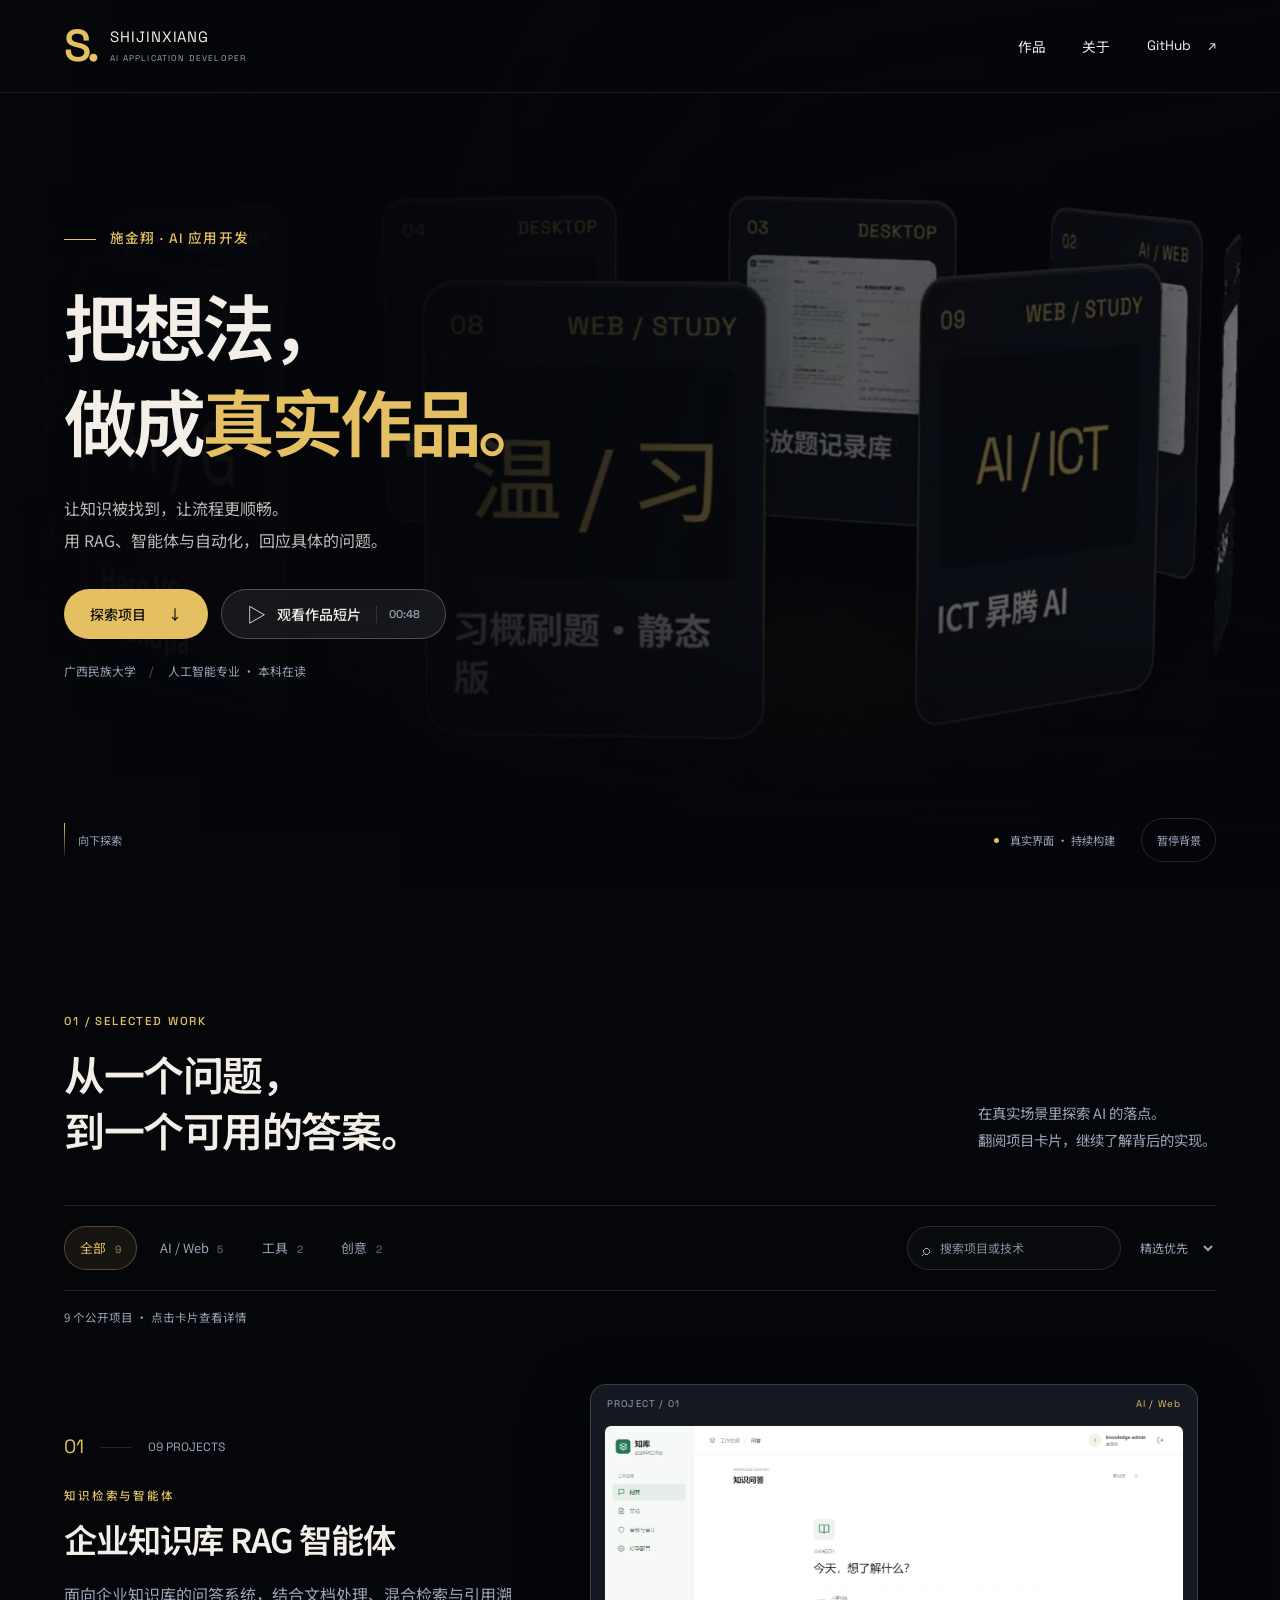
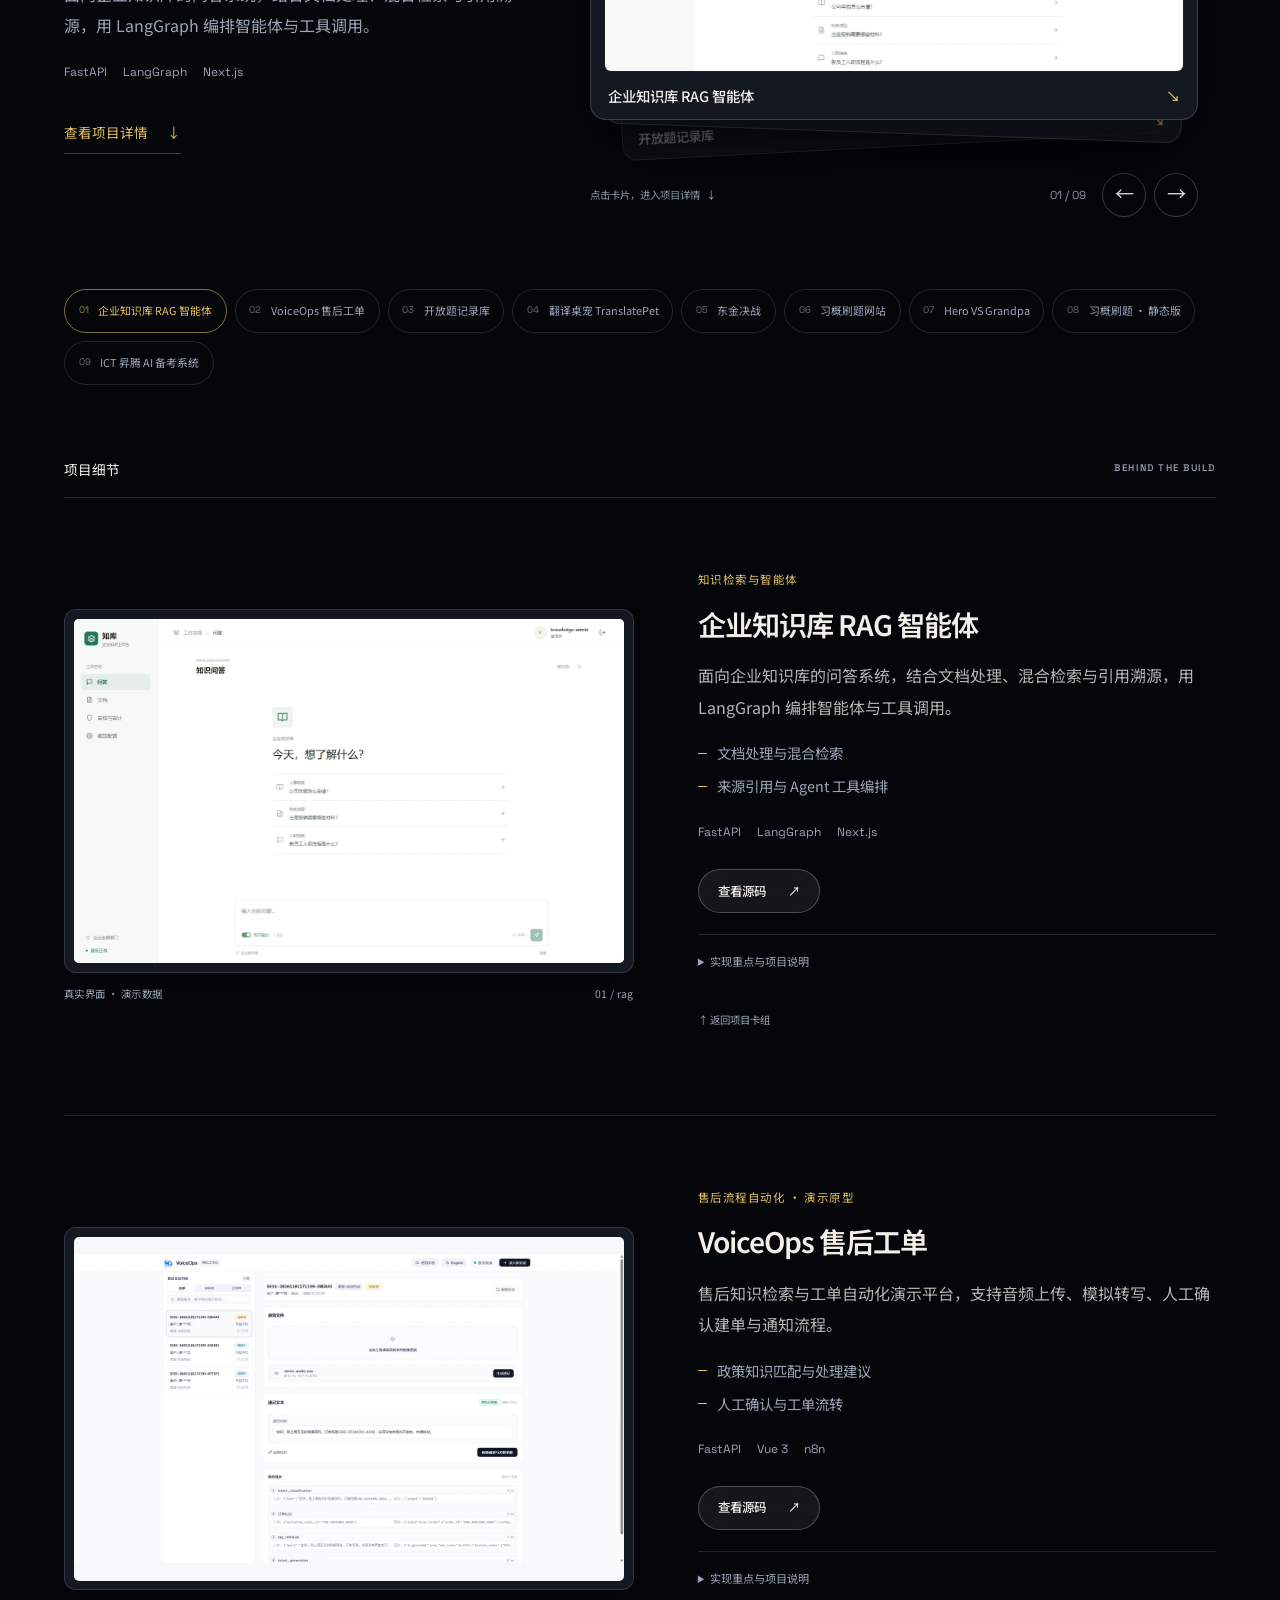
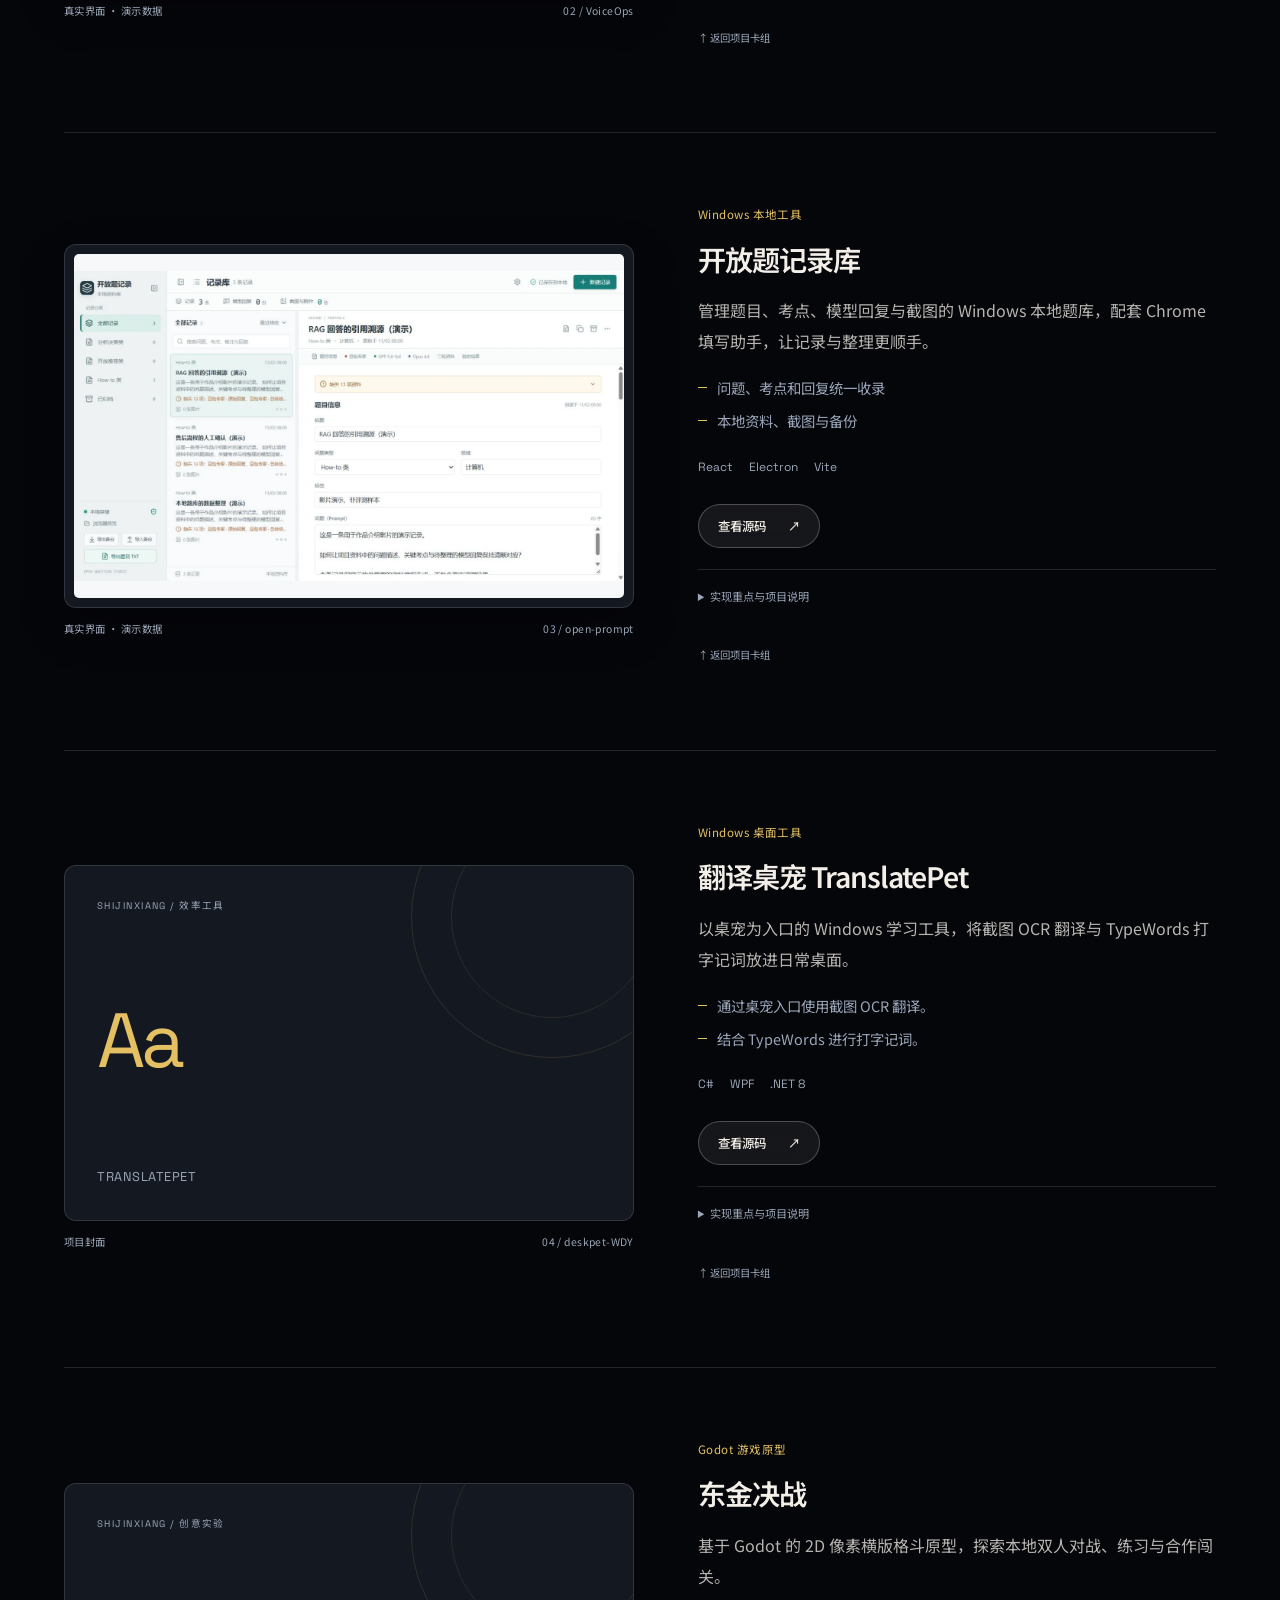
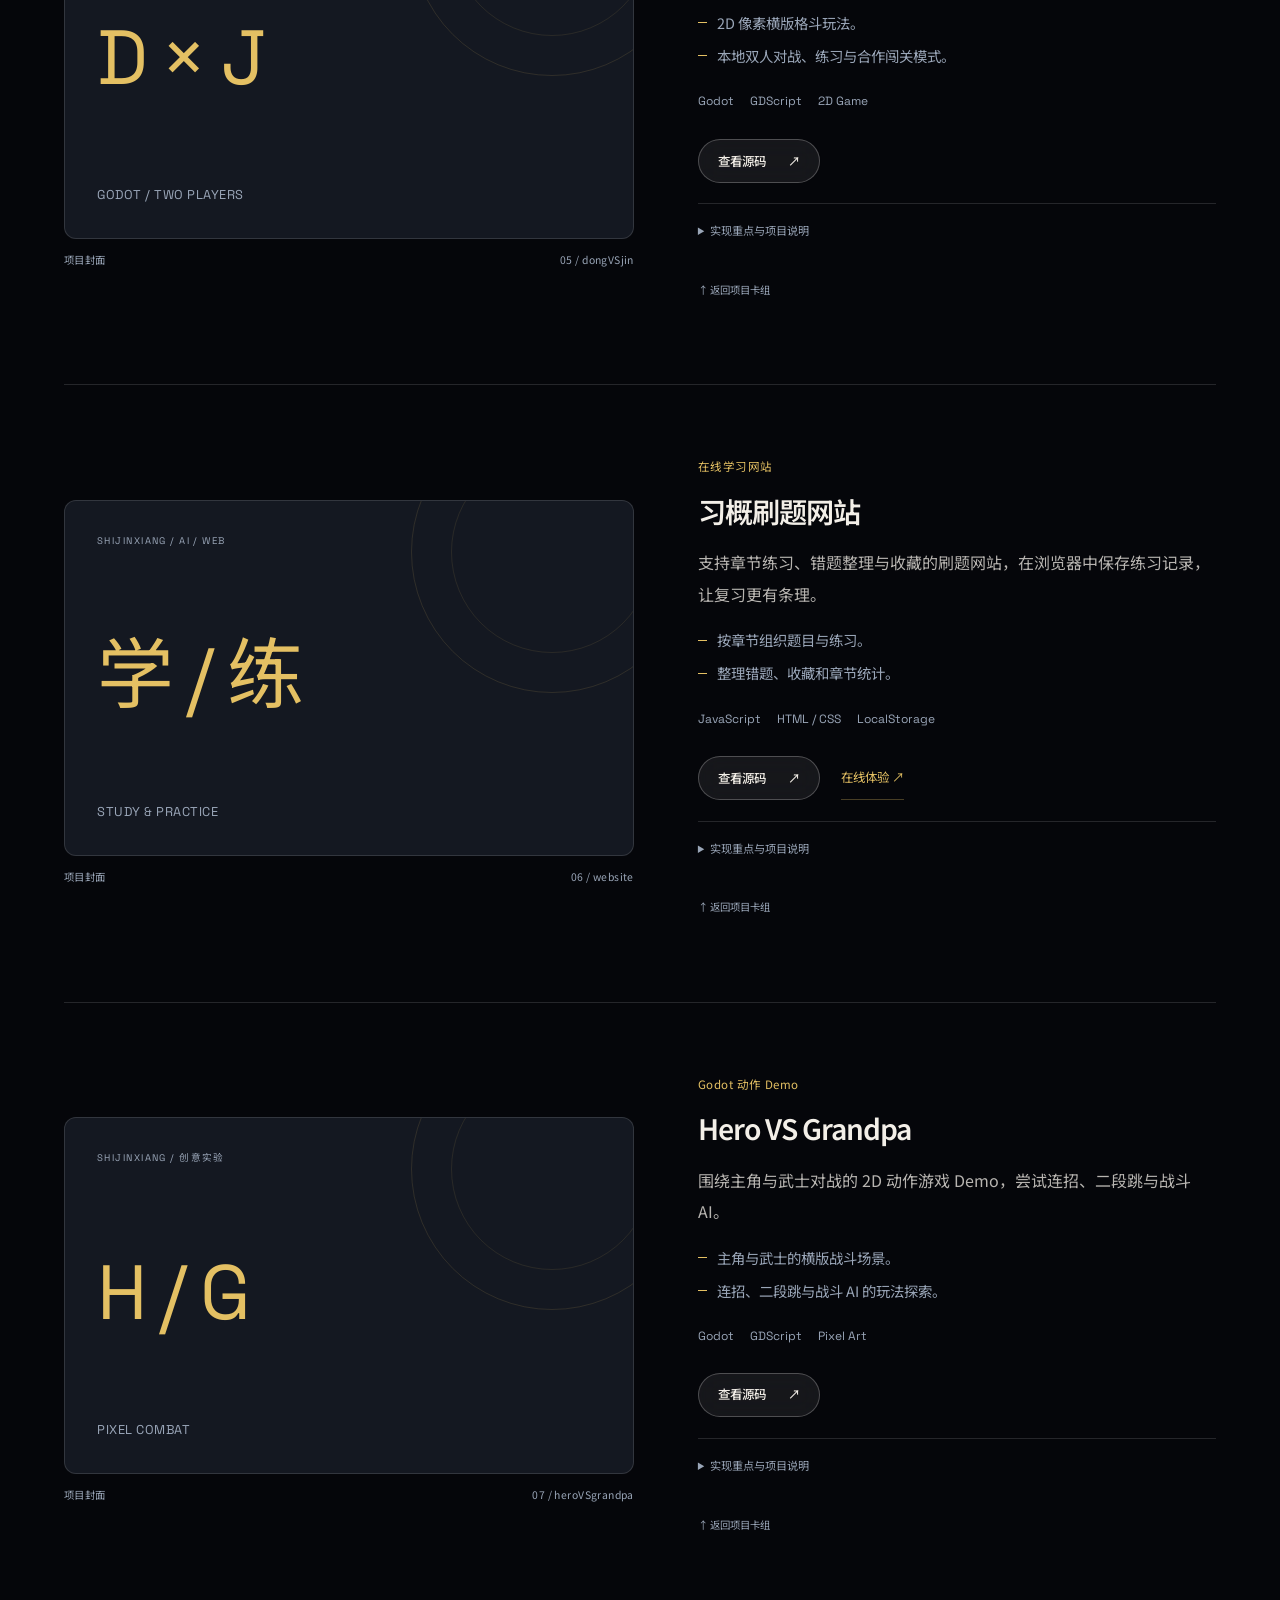
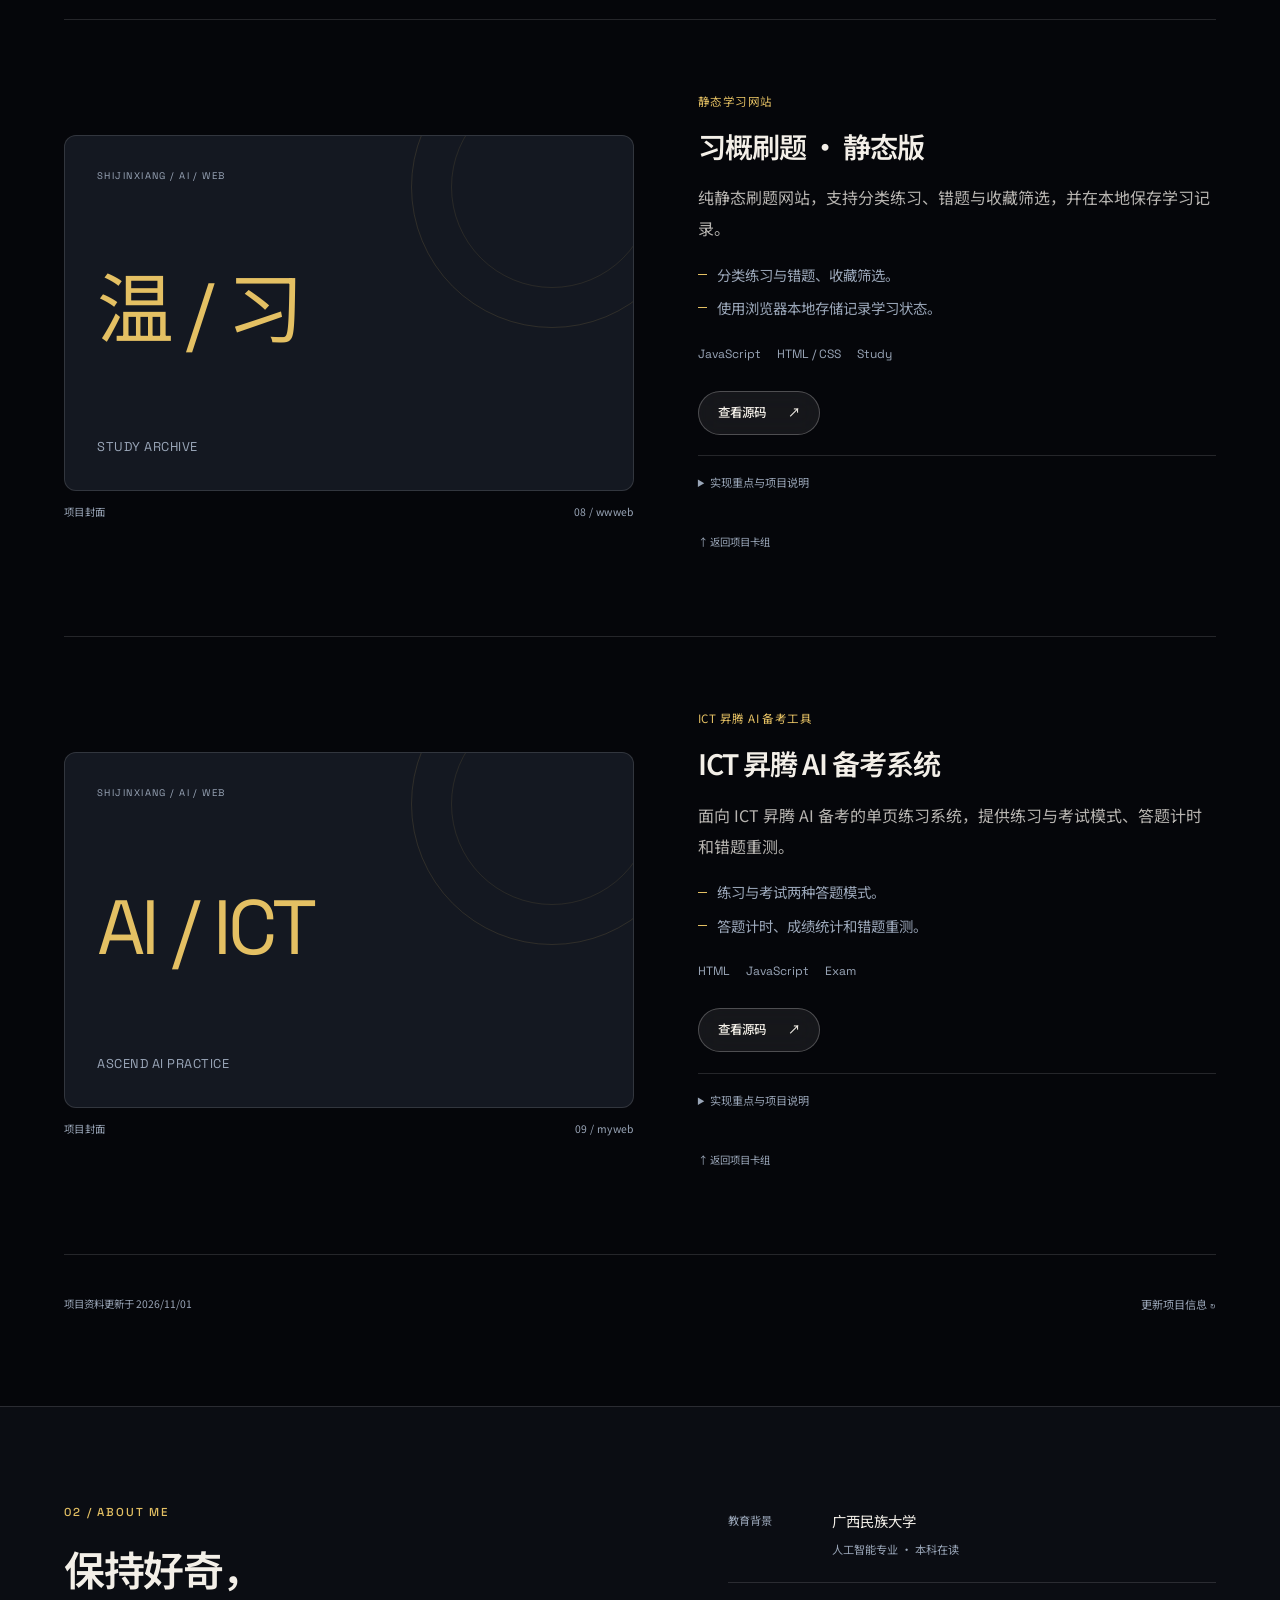
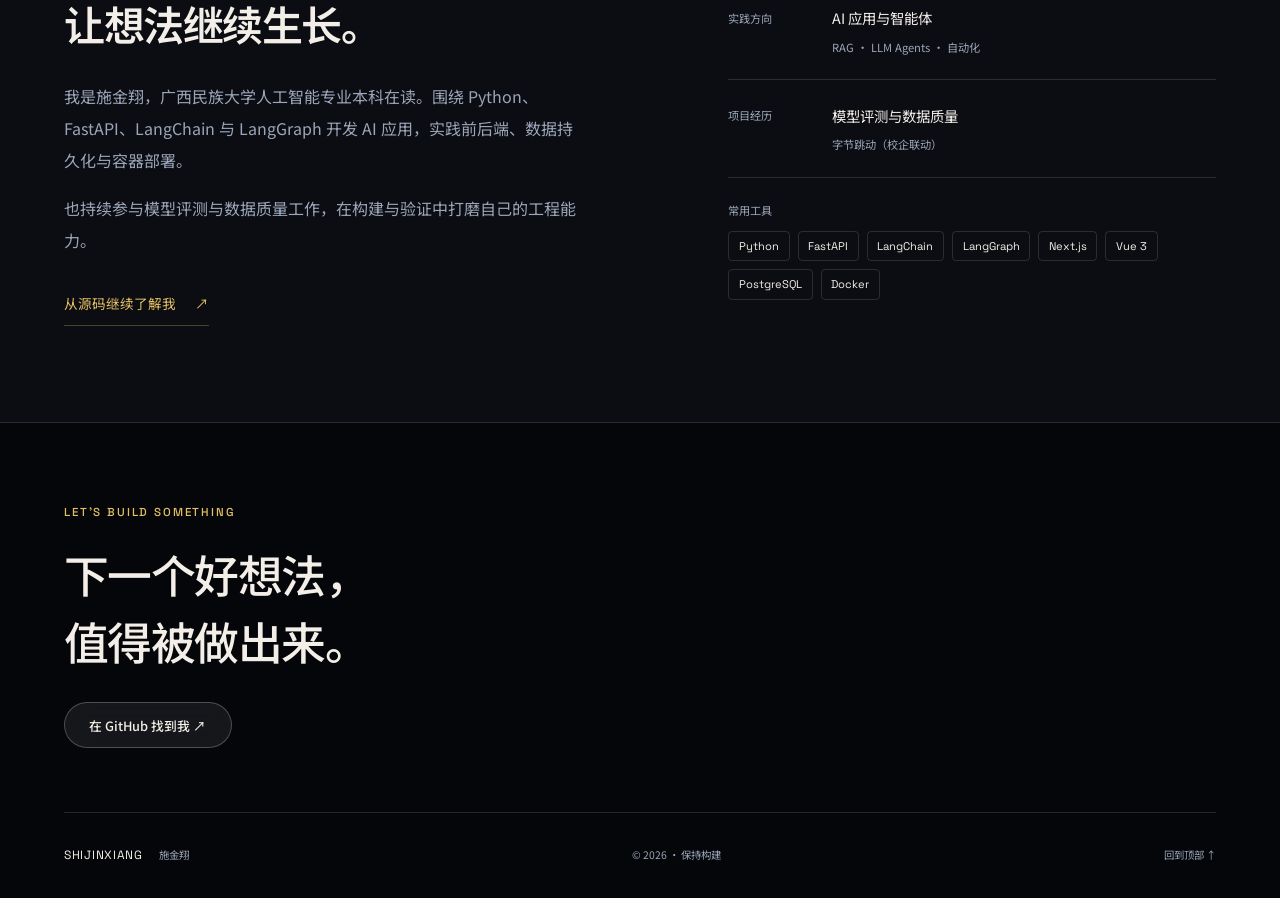
==== commit 9e900058: "Unify project films and add a nine-project 3D carousel" ====
--- a/index.html
+++ b/index.html
@@ -10,15 +10,15 @@
   <meta property="og:title" content="施金翔 · AI 应用与开源作品">
   <meta property="og:description" content="把知识检索、智能体与自动化，做成能解决具体问题的工具。观看项目短片，了解实现思路。">
   <meta property="og:url" content="https://shijinxiang.github.io/">
-  <meta property="og:image" content="https://shijinxiang.github.io/assets/media/portfolio-poster.jpg">
+  <meta property="og:image" content="https://shijinxiang.github.io/assets/media/portfolio-poster.jpg?v=5">
   <meta property="og:locale" content="zh_CN">
   <meta name="twitter:card" content="summary_large_image">
   <link rel="canonical" href="https://shijinxiang.github.io/">
   <link rel="icon" href="./assets/favicon.svg?v=4" type="image/svg+xml">
-  <link rel="preload" href="./assets/fonts/noto-sans-sc.woff2?v=4" as="font" type="font/woff2" crossorigin>
+  <link rel="preload" href="./assets/fonts/noto-sans-sc.woff2?v=5" as="font" type="font/woff2" crossorigin>
   <link rel="preload" href="./assets/fonts/space-grotesk.woff2" as="font" type="font/woff2" crossorigin>
-  <link rel="preload" href="./assets/media/hero-poster.webp" as="image" fetchpriority="high">
-  <link rel="stylesheet" href="./tokens.css?v=4">
+  <link rel="preload" href="./assets/media/hero-poster.webp?v=5" as="image" fetchpriority="high">
+  <link rel="stylesheet" href="./tokens.css?v=5">
   <link rel="stylesheet" href="./studio.css?v=4">
   <title>施金翔 · AI 应用与开源作品</title>
   <script src="./config.js?v=4" defer></script>
@@ -36,10 +36,10 @@
   <main>
     <section class="hero" aria-labelledby="heroTitle">
       <div class="hero-backdrop" aria-hidden="true">
-        <img class="hero-poster" src="./assets/media/hero-poster.webp" alt="" width="1600" height="900" fetchpriority="high">
-        <video id="heroVideo" muted loop playsinline preload="none" width="1280" height="720" poster="./assets/media/hero-poster.webp" tabindex="-1">
-          <source data-src="./assets/media/hero-loop.webm" type="video/webm">
-          <source data-src="./assets/media/hero-loop.mp4" type="video/mp4">
+        <img class="hero-poster" src="./assets/media/hero-poster.webp?v=5" alt="" width="1600" height="900" fetchpriority="high">
+        <video id="heroVideo" muted loop playsinline preload="none" width="1280" height="720" poster="./assets/media/hero-poster.webp?v=5" tabindex="-1">
+          <source data-src="./assets/media/hero-loop.mp4?v=5" type="video/mp4">
+          <source data-src="./assets/media/hero-loop.webm?v=5" type="video/webm">
         </video>
       </div>
       <div class="hero-scrim" aria-hidden="true"></div>
@@ -48,7 +48,7 @@
           <p class="eyebrow"><span class="gold-line" aria-hidden="true"></span>施金翔 · AI 应用开发</p>
           <h1 id="heroTitle">把想法，<br>做成<span>真实作品。</span></h1>
           <p class="hero-summary">让知识被找到，让流程更顺畅。<br>用 RAG、智能体与自动化，回应具体的问题。</p>
-          <div class="hero-actions"><a class="button button-gold" href="#projects">探索项目 <span aria-hidden="true">↓</span></a><button class="button button-glass" id="watchFilm" type="button" aria-haspopup="dialog"><span class="play-icon" aria-hidden="true">▷</span> 观看作品短片 <span class="film-time">00:30</span></button></div>
+          <div class="hero-actions"><a class="button button-gold" href="#projects">探索项目 <span aria-hidden="true">↓</span></a><button class="button button-glass" id="watchFilm" type="button" aria-haspopup="dialog"><span class="play-icon" aria-hidden="true">▷</span> 观看作品短片 <span class="film-time">00:48</span></button></div>
           <p class="hero-education">广西民族大学 <span aria-hidden="true">/</span> 人工智能专业 · 本科在读</p>
         </div>
         <div class="hero-bottom"><a class="scroll-cue" href="#projects"><span class="scroll-line" aria-hidden="true"></span>向下探索</a><div class="hero-film-note"><span class="status-dot" aria-hidden="true"></span><span>真实界面 · 持续构建</span><button id="toggleBackground" type="button" aria-pressed="false" aria-label="播放背景动画" hidden>播放背景</button></div></div>
@@ -82,9 +82,9 @@
   </main>
   <footer class="site-foot shell"><div class="footer-invitation"><p class="eyebrow">LET'S BUILD SOMETHING</p><p>下一个好想法，<br>值得被做出来。</p><a class="button button-glass" href="https://github.com/shijinxiang" target="_blank" rel="noopener noreferrer">在 GitHub 找到我 ↗</a></div><div class="footer-bottom"><a class="footer-signature" href="#home">SHIJINXIANG<span>施金翔</span></a><span>© <span id="currentYear">2026</span> · 保持构建</span><a href="#home">回到顶部 ↑</a></div></footer>
   <dialog class="film-dialog" id="filmDialog" aria-labelledby="filmTitle">
-    <div class="dialog-head"><div><p class="eyebrow">PROJECT FILM / 00:30</p><h2 id="filmTitle">三个项目，一段构建旅程。</h2></div><button class="icon-button" id="closeFilm" type="button" aria-label="关闭作品短片">×</button></div>
-    <video id="introFilm" controls playsinline preload="none" width="1280" height="720" poster="./assets/media/portfolio-poster.jpg" aria-label="施金翔的个人项目介绍短片" aria-describedby="filmSummary"><source data-src="./assets/media/portfolio-intro.mp4" type="video/mp4"><track kind="captions" srclang="zh" label="中文简介" src="./assets/media/portfolio-intro.vtt">你的浏览器无法播放视频。</video>
-    <div class="film-dialog-footer"><p id="filmSummary">企业知识库 RAG · VoiceOps · 开放题记录库</p><a class="text-link" href="./assets/media/portfolio-intro.mp4" target="_blank" rel="noopener">单独打开短片 ↗</a></div><p id="filmStatus" class="film-status" role="status" hidden></p>
+    <div class="dialog-head"><div><p class="eyebrow">PROJECT FILM / 00:48</p><h2 id="filmTitle">九个项目，一段构建旅程。</h2></div><button class="icon-button" id="closeFilm" type="button" aria-label="关闭作品短片">×</button></div>
+    <video id="introFilm" controls playsinline preload="none" width="1280" height="720" poster="./assets/media/portfolio-poster.jpg?v=5" aria-label="施金翔的个人项目介绍短片" aria-describedby="filmSummary"><source data-src="./assets/media/portfolio-intro.mp4?v=5" type="video/mp4"><track kind="captions" srclang="zh" label="中文简介" src="./assets/media/portfolio-intro.vtt?v=5">你的浏览器无法播放视频。</video>
+    <div class="film-dialog-footer"><p id="filmSummary">RAG · VoiceOps · 开放题记录库 · 九项目旋转画廊</p><a class="text-link" href="./assets/media/portfolio-intro.mp4?v=5" target="_blank" rel="noopener">单独打开短片 ↗</a></div><p id="filmStatus" class="film-status" role="status" hidden></p>
   </dialog>
 </body>
 </html>
--- a/tokens.css
+++ b/tokens.css
@@ -1,6 +1,6 @@
 /* Cinematic Video Hero · dark / warm gold · 2026-11-02 */
 @font-face{font-family:'Space Grotesk';src:url('./assets/fonts/space-grotesk.woff2') format('woff2');font-weight:300 700;font-style:normal;font-display:swap}
-@font-face{font-family:'Noto Sans SC';src:url('./assets/fonts/noto-sans-sc.woff2?v=4') format('woff2');font-weight:100 900;font-style:normal;font-display:swap}
+@font-face{font-family:'Noto Sans SC';src:url('./assets/fonts/noto-sans-sc.woff2?v=5') format('woff2');font-weight:100 900;font-style:normal;font-display:swap}
 :root{
   color-scheme:dark;
   --color-base:#05060a; --color-surface:#141821; --color-surface-raised:#1b202a;
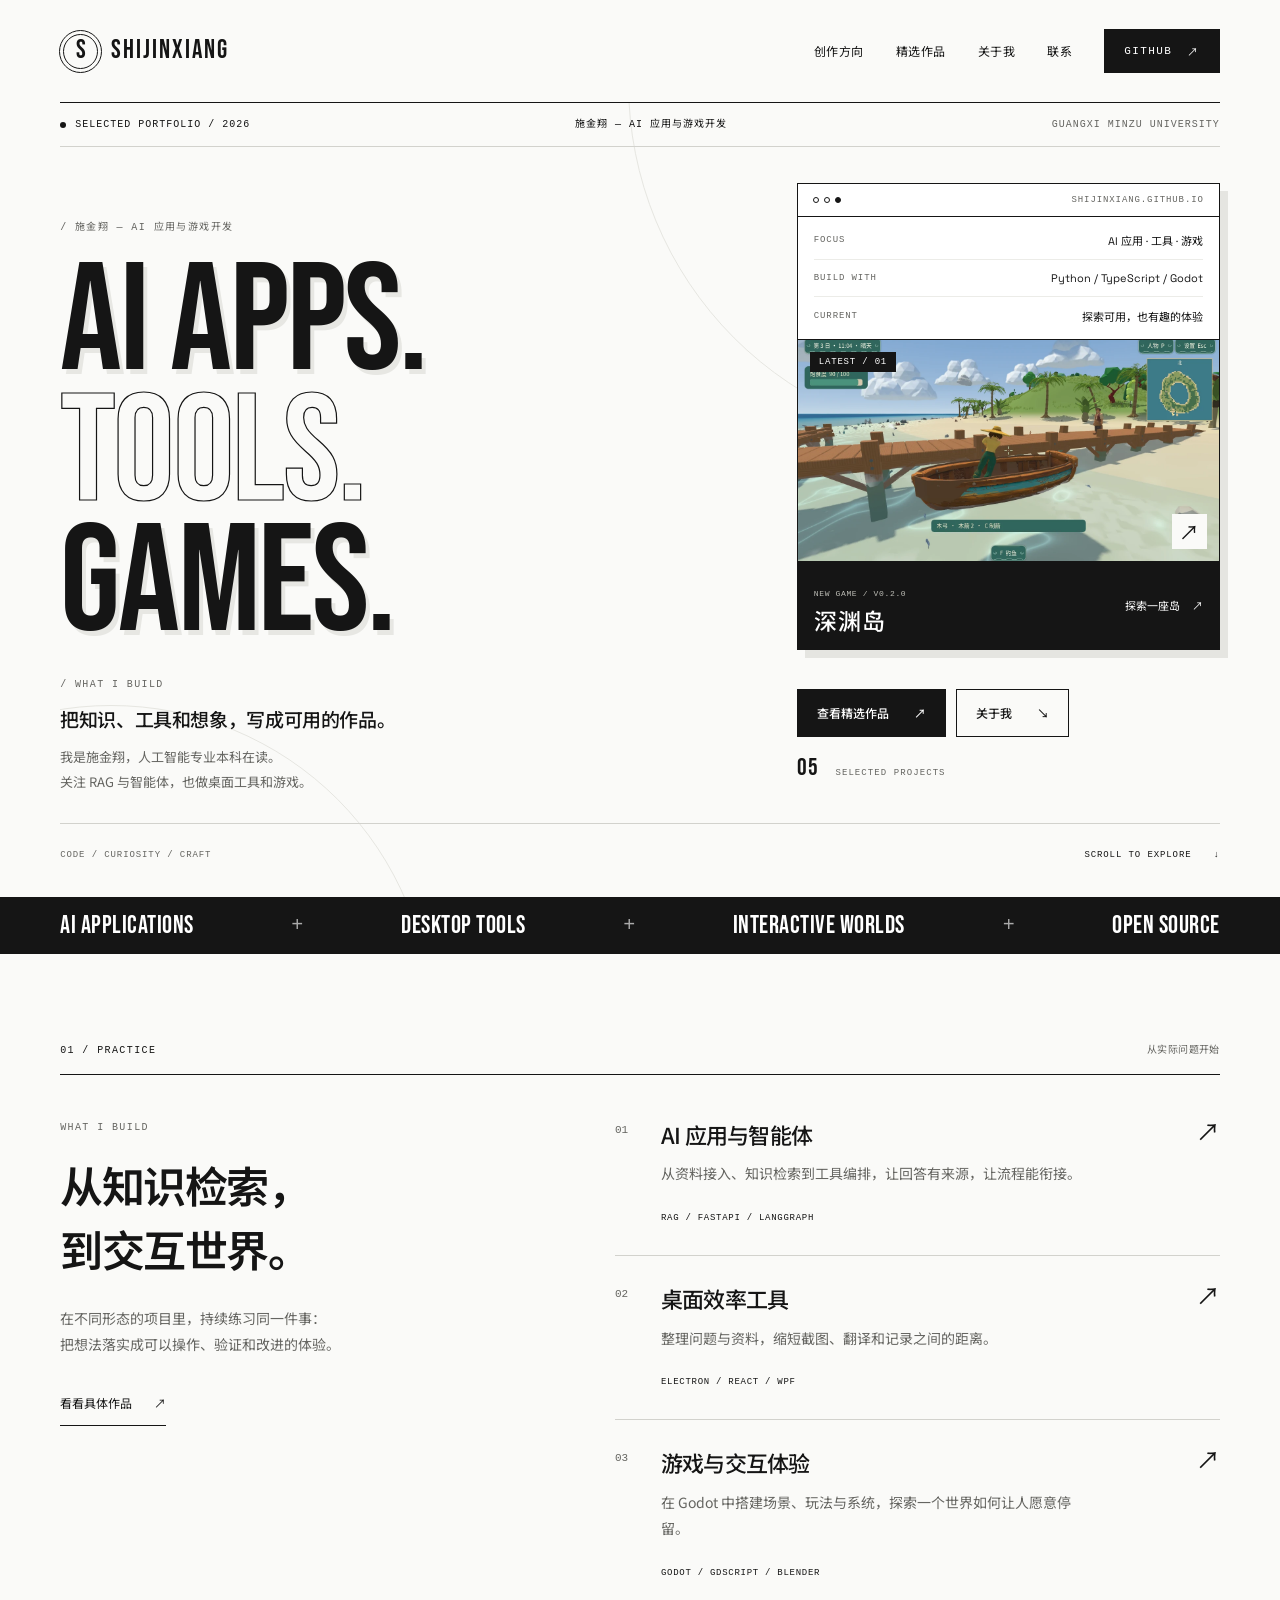
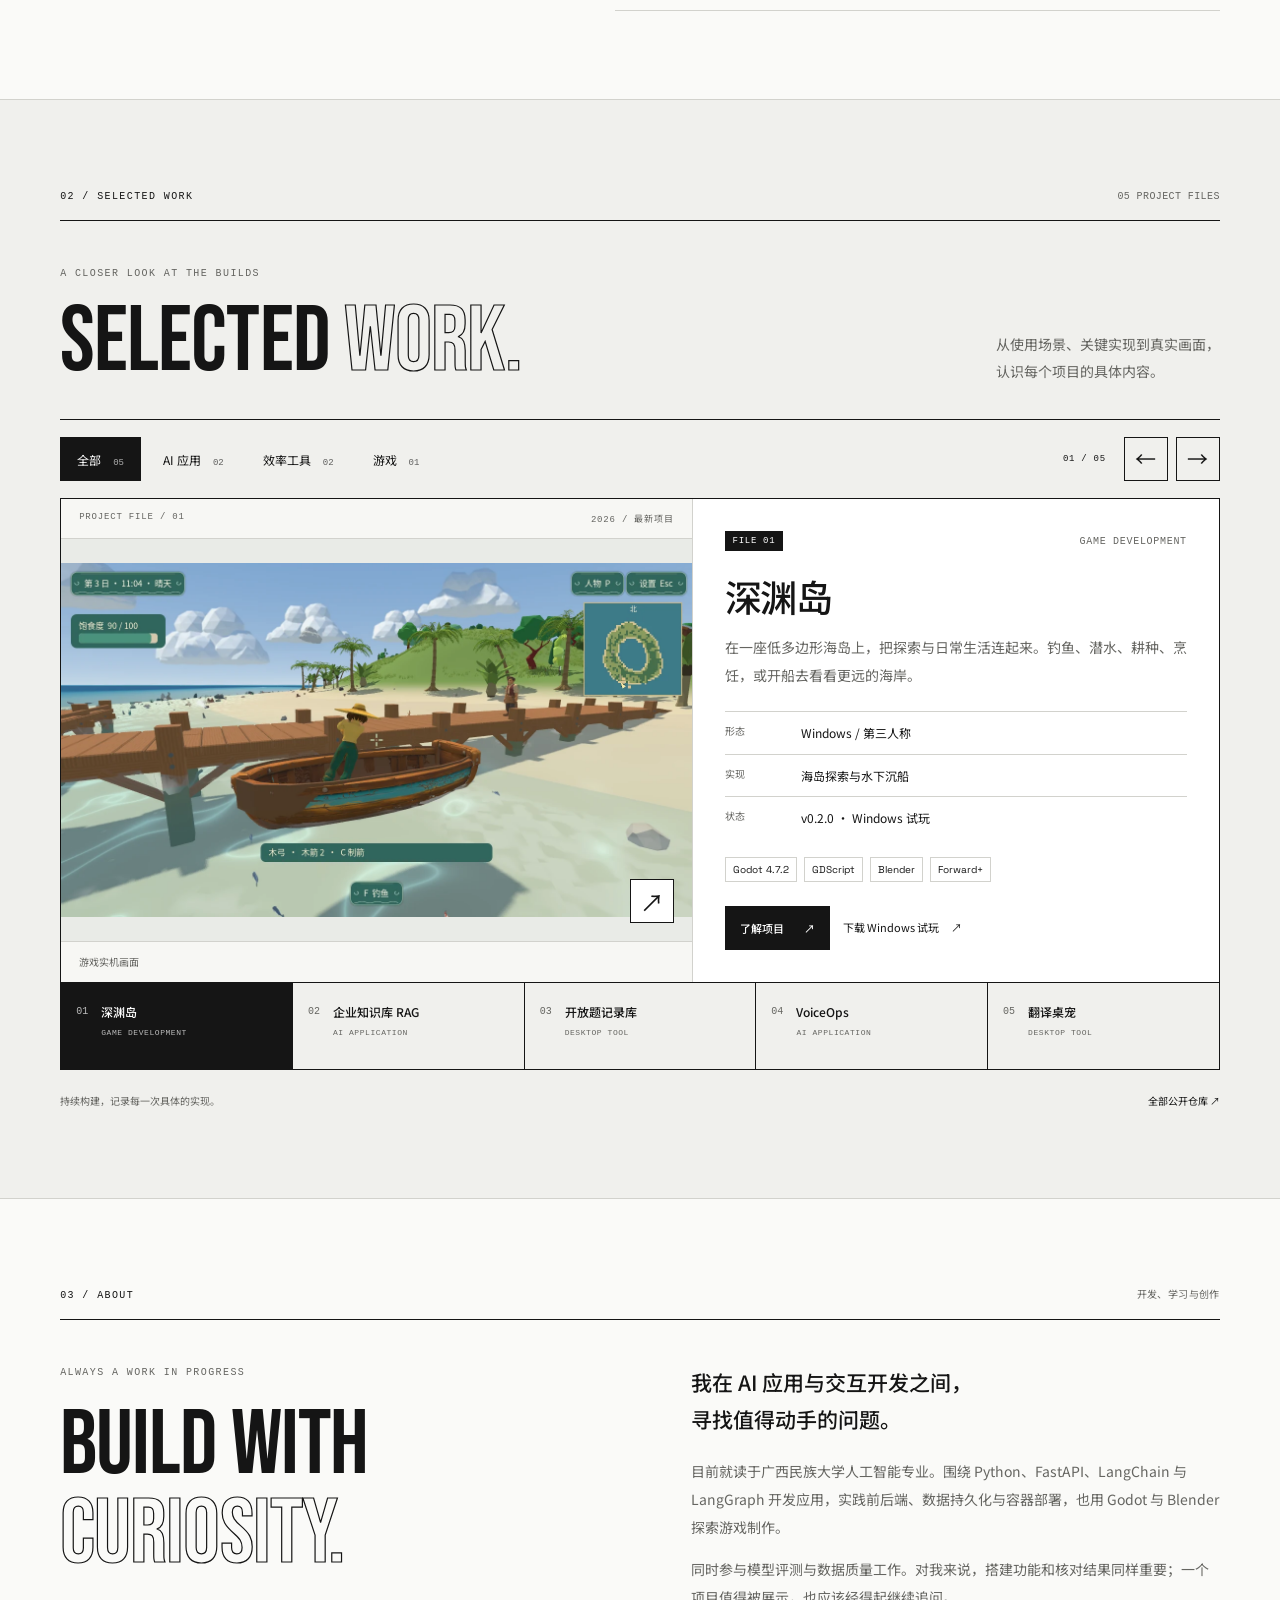
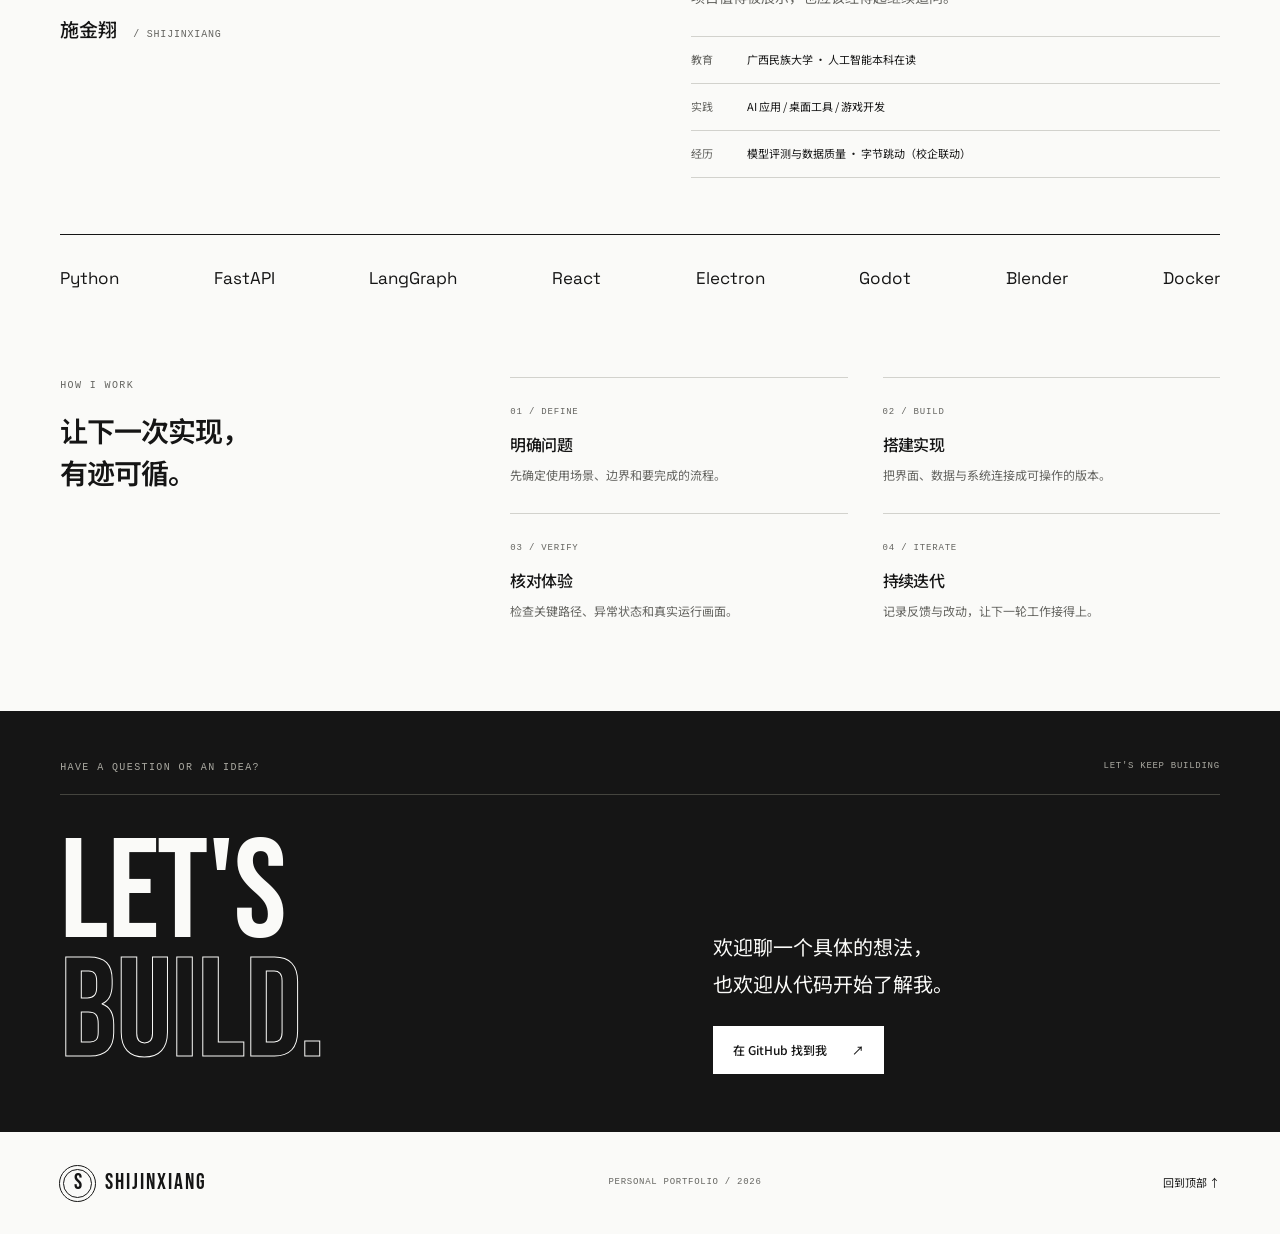
==== commit 585abae8: "Feature Shenyuan Island in a curated editorial portfolio" ====
--- a/index.html
+++ b/index.html
@@ -3,88 +3,75 @@
 <head>
   <meta charset="utf-8">
   <meta name="viewport" content="width=device-width,initial-scale=1,viewport-fit=cover">
-  <meta name="theme-color" content="#05060a">
-  <meta name="color-scheme" content="dark">
-  <meta name="description" content="施金翔的个人作品集。探索企业知识库 RAG、VoiceOps 工单自动化、开放题记录库，以及网页、桌面工具和游戏项目。">
+  <meta name="theme-color" content="#f9f9f7">
+  <meta name="color-scheme" content="light">
+  <meta name="description" content="施金翔的精选作品：深渊岛、企业知识库 RAG、开放题记录库、VoiceOps 与翻译桌宠。从 AI 应用、桌面工具到可交互的游戏世界。">
   <meta property="og:type" content="website">
-  <meta property="og:title" content="施金翔 · AI 应用与开源作品">
-  <meta property="og:description" content="把知识检索、智能体与自动化，做成能解决具体问题的工具。观看项目短片，了解实现思路。">
+  <meta property="og:title" content="施金翔 — AI 应用、工具与游戏">
+  <meta property="og:description" content="把知识、工具和想象，写成可用的作品。探索五个精选项目与新游戏《深渊岛》。">
   <meta property="og:url" content="https://shijinxiang.github.io/">
-  <meta property="og:image" content="https://shijinxiang.github.io/assets/media/portfolio-poster.jpg?v=5">
+  <meta property="og:image" content="https://shijinxiang.github.io/assets/selected/shenyuan-island.webp">
   <meta property="og:locale" content="zh_CN">
   <meta name="twitter:card" content="summary_large_image">
   <link rel="canonical" href="https://shijinxiang.github.io/">
-  <link rel="icon" href="./assets/favicon.svg?v=4" type="image/svg+xml">
-  <link rel="preload" href="./assets/fonts/noto-sans-sc.woff2?v=5" as="font" type="font/woff2" crossorigin>
-  <link rel="preload" href="./assets/fonts/space-grotesk.woff2" as="font" type="font/woff2" crossorigin>
-  <link rel="preload" href="./assets/media/hero-poster.webp?v=5" as="image" fetchpriority="high">
-  <link rel="stylesheet" href="./tokens.css?v=5">
-  <link rel="stylesheet" href="./studio.css?v=4">
-  <title>施金翔 · AI 应用与开源作品</title>
-  <script src="./config.js?v=4" defer></script>
-  <script src="./github-data.js?v=4" defer></script>
-  <script src="./app.js?v=4" defer></script>
+  <link rel="icon" href="./assets/favicon.svg?v=6" type="image/svg+xml">
+  <link rel="preload" href="./assets/fonts/bebas-neue.woff2" as="font" type="font/woff2" crossorigin>
+  <link rel="preload" href="./assets/fonts/noto-sans-sc.woff2?v=6" as="font" type="font/woff2" crossorigin>
+  <link rel="stylesheet" href="./portfolio.css?v=6">
+  <script src="./selected-projects.js?v=6" defer></script>
+  <script src="./portfolio.js?v=6" defer></script>
+  <title>施金翔 — AI 应用、工具与游戏</title>
 </head>
 <body id="home">
-  <a class="skip-link" href="#projects">跳转到作品</a>
-  <header class="site-head">
-    <div class="head-inner shell">
-      <a class="wordmark" href="#home" aria-label="施金翔的主页"><span class="brand-mark" aria-hidden="true">S.</span><span>SHIJINXIANG<small>AI APPLICATION DEVELOPER</small></span></a>
-      <nav aria-label="主导航"><a href="#projects">作品</a><a href="#about">关于</a><a class="nav-github" href="https://github.com/shijinxiang" target="_blank" rel="noopener noreferrer">GitHub <span aria-hidden="true">↗</span></a></nav>
-    </div>
+  <a class="skip-link" href="#work">跳转到精选作品</a>
+  <header class="site-header shell">
+    <a class="wordmark" href="./" aria-label="施金翔的个人主页"><span class="brand-symbol" aria-hidden="true">S</span><span>SHIJINXIANG</span></a>
+    <button class="menu-toggle" id="menuToggle" type="button" aria-expanded="false" aria-controls="mainNav" hidden>菜单 <span aria-hidden="true">＋</span></button>
+    <nav id="mainNav" class="main-nav" aria-label="主导航"><a href="#focus">创作方向</a><a href="#work">精选作品</a><a href="#about">关于我</a><a href="#contact">联系</a><a class="nav-action" href="https://github.com/shijinxiang" target="_blank" rel="noopener noreferrer">GITHUB <span aria-hidden="true">↗</span></a></nav>
   </header>
   <main>
-    <section class="hero" aria-labelledby="heroTitle">
-      <div class="hero-backdrop" aria-hidden="true">
-        <img class="hero-poster" src="./assets/media/hero-poster.webp?v=5" alt="" width="1600" height="900" fetchpriority="high">
-        <video id="heroVideo" muted loop playsinline preload="none" width="1280" height="720" poster="./assets/media/hero-poster.webp?v=5" tabindex="-1">
-          <source data-src="./assets/media/hero-loop.mp4?v=5" type="video/mp4">
-          <source data-src="./assets/media/hero-loop.webm?v=5" type="video/webm">
-        </video>
+    <section class="hero shell" aria-labelledby="heroTitle">
+      <div class="identity-line"><span><i class="status-dot" aria-hidden="true"></i> SELECTED PORTFOLIO / 2026</span><span>施金翔 — AI 应用与游戏开发</span><span>GUANGXI MINZU UNIVERSITY</span></div>
+      <div class="hero-decoration" aria-hidden="true"><span></span></div>
+      <div class="hero-grid">
+        <div class="hero-heading"><p class="eyebrow">/ 施金翔 — AI 应用与游戏开发</p><h1 id="heroTitle" aria-label="AI 应用、桌面工具与游戏开发"><span aria-hidden="true">AI APPS.</span><span class="outline-type" aria-hidden="true">TOOLS.</span><span aria-hidden="true">GAMES.</span></h1></div>
+        <aside class="identity-card" aria-label="开发者与最新项目">
+          <div class="card-topline"><span class="three-dots" aria-hidden="true"><i></i><i></i><i></i></span><span>SHIJINXIANG.GITHUB.IO</span></div>
+          <dl class="identity-facts"><div><dt>FOCUS</dt><dd>AI 应用 · 工具 · 游戏</dd></div><div><dt>BUILD WITH</dt><dd>Python / TypeScript / Godot</dd></div><div><dt>CURRENT</dt><dd>探索可用，也有趣的体验</dd></div></dl>
+          <a class="latest-preview" href="./project.html?id=shenyuan-island" aria-label="了解新游戏深渊岛"><img src="./assets/selected/shenyuan-island.webp" alt="深渊岛游戏中的海岸、码头与木船" width="1280" height="720" fetchpriority="high"><span class="latest-stamp">LATEST / 01</span><span class="preview-arrow" aria-hidden="true">↗</span></a>
+          <div class="latest-caption"><div><span class="micro">NEW GAME / v0.2.0</span><strong>深渊岛</strong></div><a href="./project.html?id=shenyuan-island" aria-label="查看深渊岛项目">探索一座岛 <span aria-hidden="true">↗</span></a></div>
+        </aside>
       </div>
-      <div class="hero-scrim" aria-hidden="true"></div>
-      <div class="hero-inner shell">
-        <div class="hero-copy">
-          <p class="eyebrow"><span class="gold-line" aria-hidden="true"></span>施金翔 · AI 应用开发</p>
-          <h1 id="heroTitle">把想法，<br>做成<span>真实作品。</span></h1>
-          <p class="hero-summary">让知识被找到，让流程更顺畅。<br>用 RAG、智能体与自动化，回应具体的问题。</p>
-          <div class="hero-actions"><a class="button button-gold" href="#projects">探索项目 <span aria-hidden="true">↓</span></a><button class="button button-glass" id="watchFilm" type="button" aria-haspopup="dialog"><span class="play-icon" aria-hidden="true">▷</span> 观看作品短片 <span class="film-time">00:48</span></button></div>
-          <p class="hero-education">广西民族大学 <span aria-hidden="true">/</span> 人工智能专业 · 本科在读</p>
-        </div>
-        <div class="hero-bottom"><a class="scroll-cue" href="#projects"><span class="scroll-line" aria-hidden="true"></span>向下探索</a><div class="hero-film-note"><span class="status-dot" aria-hidden="true"></span><span>真实界面 · 持续构建</span><button id="toggleBackground" type="button" aria-pressed="false" aria-label="播放背景动画" hidden>播放背景</button></div></div>
-        <p id="backgroundStatus" class="background-status" role="status" hidden></p>
-      </div>
+      <div class="hero-bottom"><div><p class="eyebrow">/ WHAT I BUILD</p><p class="hero-lead">把知识、工具和想象，写成可用的作品。</p><p class="hero-description">我是施金翔，人工智能专业本科在读。<br>关注 RAG 与智能体，也做桌面工具和游戏。</p></div><div class="hero-actions"><a class="button button-dark" href="#work">查看精选作品 <span aria-hidden="true">↗</span></a><a class="button button-line" href="#about">关于我 <span aria-hidden="true">↘</span></a><span class="hero-count"><b>05</b> SELECTED PROJECTS</span></div></div>
+      <div class="hero-tail"><span>CODE / CURIOSITY / CRAFT</span><a href="#work">SCROLL TO EXPLORE <span aria-hidden="true">↓</span></a></div>
     </section>
-
-    <section class="projects-section shell" id="projects" aria-labelledby="projectsTitle">
-      <div class="section-intro"><div><p class="eyebrow">01 / SELECTED WORK</p><h2 id="projectsTitle">从一个问题，<br>到一个可用的答案。</h2></div><p class="section-description">在真实场景里探索 AI 的落点。<br>翻阅项目卡片，继续了解背后的实现。</p></div>
-      <div class="project-tools" id="projectToolbar" hidden>
-        <div class="filter-tabs" role="group" aria-label="按项目方向筛选"><button type="button" data-filter="all" aria-pressed="true">全部 <span data-count="all">9</span></button><button type="button" data-filter="web" aria-pressed="false">AI / Web <span data-count="web">5</span></button><button type="button" data-filter="tools" aria-pressed="false">工具 <span data-count="tools">2</span></button><button type="button" data-filter="creative" aria-pressed="false">创意 <span data-count="creative">2</span></button></div>
-        <div class="search-sort"><label class="search-field"><span class="sr-only">搜索项目或技术</span><span aria-hidden="true">⌕</span><input type="search" id="projectSearch" placeholder="搜索项目或技术" maxlength="100" autocomplete="off"></label><label class="sort-field"><span class="sr-only">项目排序</span><select id="projectSort"><option value="featured">精选优先</option><option value="updated">最近更新</option><option value="stars">最多 Stars</option><option value="name">项目名称</option></select></label></div>
-      </div>
-      <p class="result-status" id="resultsStatus" aria-live="polite">9 个公开项目</p>
-      <div class="project-showcase" id="projectShowcase" hidden>
-        <div class="stack-copy" id="stackCopy" aria-live="polite" aria-atomic="true"></div>
-        <div class="deck-column"><div class="card-deck" id="projectDeck" aria-label="项目卡片"></div><div class="deck-controls"><span class="deck-help">点击卡片，进入项目详情 <span aria-hidden="true">↓</span></span><div class="deck-pagination"><span id="deckPosition">01 / 09</span><button id="previousProject" class="icon-button" type="button" aria-label="上一个项目">←</button><button id="nextProject" class="icon-button" type="button" aria-label="下一个项目">→</button></div></div></div>
-      </div>
-      <nav class="project-index" id="projectIndex" aria-label="项目目录"></nav>
-      <div id="emptyState" class="empty-state" hidden><h3>暂时没有匹配的项目。</h3><p>换个关键词，或清除条件查看全部作品。</p><button class="button button-gold" type="button" id="resetFilters">查看全部项目</button></div>
-      <div class="details-heading" id="detailsHeading"><span>项目细节</span><span class="eyebrow">BEHIND THE BUILD</span></div>
-      <div id="projectDetails" class="project-details"></div>
-      <noscript><ul class="plain-projects"><li><a href="https://github.com/shijinxiang/rag">企业知识库 RAG 智能体 ↗</a></li><li><a href="https://github.com/shijinxiang/VoiceOps">VoiceOps 售后工单 ↗</a></li><li><a href="https://github.com/shijinxiang/open-prompt">开放题记录库 ↗</a></li><li><a href="https://github.com/shijinxiang/deskpet-WDY">翻译桌宠 ↗</a></li><li><a href="https://github.com/shijinxiang/website">习概刷题网站 ↗</a></li><li><a href="https://github.com/shijinxiang/dongVSjin">东金决战 ↗</a></li><li><a href="https://github.com/shijinxiang/heroVSgrandpa">Hero VS Grandpa ↗</a></li><li><a href="https://github.com/shijinxiang/wwweb">习概刷题 · 静态版 ↗</a></li><li><a href="https://github.com/shijinxiang/myweb">ICT 昇腾 AI 备考系统 ↗</a></li></ul></noscript>
-      <div class="data-footer"><span id="dataStatus" role="status">项目资料来自公开仓库</span><button id="refreshProjects" class="text-button" type="button" hidden>更新项目信息 ↻</button></div>
+    <div class="discipline-band" aria-hidden="true"><div class="shell"><span>AI APPLICATIONS</span><i>+</i><span>DESKTOP TOOLS</span><i>+</i><span>INTERACTIVE WORLDS</span><i>+</i><span>OPEN SOURCE</span></div></div>
+    <section class="focus-section shell section-space" id="focus" aria-labelledby="focusTitle">
+      <div class="section-kicker"><span>01 / PRACTICE</span><span>从实际问题开始</span></div>
+      <div class="focus-layout"><div><p class="eyebrow">WHAT I BUILD</p><h2 id="focusTitle">从知识检索，<br>到交互世界。</h2><p class="section-copy">在不同形态的项目里，持续练习同一件事：<br>把想法落实成可以操作、验证和改进的体验。</p><a class="inline-link" href="#work">看看具体作品 <span aria-hidden="true">↗</span></a></div><div class="practice-list">
+        <article><span class="item-number">01</span><div><h3>AI 应用与智能体</h3><p>从资料接入、知识检索到工具编排，让回答有来源，让流程能衔接。</p><span class="micro">RAG / FASTAPI / LANGGRAPH</span></div><span class="row-arrow" aria-hidden="true">↗</span></article>
+        <article><span class="item-number">02</span><div><h3>桌面效率工具</h3><p>整理问题与资料，缩短截图、翻译和记录之间的距离。</p><span class="micro">ELECTRON / REACT / WPF</span></div><span class="row-arrow" aria-hidden="true">↗</span></article>
+        <article><span class="item-number">03</span><div><h3>游戏与交互体验</h3><p>在 Godot 中搭建场景、玩法与系统，探索一个世界如何让人愿意停留。</p><span class="micro">GODOT / GDSCRIPT / BLENDER</span></div><span class="row-arrow" aria-hidden="true">↗</span></article>
+      </div></div>
     </section>
-
-    <section class="about-section" id="about" aria-labelledby="aboutTitle"><div class="about-inner shell">
-      <div><p class="eyebrow">02 / ABOUT ME</p><h2 id="aboutTitle">保持好奇，<br>让想法继续生长。</h2><p class="about-copy">我是施金翔，广西民族大学人工智能专业本科在读。围绕 Python、FastAPI、LangChain 与 LangGraph 开发 AI 应用，实践前后端、数据持久化与容器部署。</p><p class="about-copy">也持续参与模型评测与数据质量工作，在构建与验证中打磨自己的工程能力。</p><a class="text-link" href="https://github.com/shijinxiang" target="_blank" rel="noopener noreferrer">从源码继续了解我 <span aria-hidden="true">↗</span></a></div>
-      <div class="profile-column"><dl class="profile-facts"><div><dt>教育背景</dt><dd>广西民族大学<small>人工智能专业 · 本科在读</small></dd></div><div><dt>实践方向</dt><dd>AI 应用与智能体<small>RAG · LLM Agents · 自动化</small></dd></div><div><dt>项目经历</dt><dd>模型评测与数据质量<small>字节跳动（校企联动）</small></dd></div></dl><div class="toolkit"><h3>常用工具</h3><ul id="techCloud"><li>Python</li><li>FastAPI</li><li>LangChain</li><li>LangGraph</li><li>Next.js</li><li>Vue 3</li><li>PostgreSQL</li><li>Docker</li></ul></div></div>
+    <section class="work-section" id="work" aria-labelledby="workTitle"><span id="projects" class="anchor-alias"></span><div class="shell section-space">
+      <div class="section-kicker"><span>02 / SELECTED WORK</span><span>05 PROJECT FILES</span></div>
+      <div class="work-heading"><div><p class="eyebrow">A CLOSER LOOK AT THE BUILDS</p><h2 class="display-title" id="workTitle">SELECTED <span class="outline-type">WORK.</span></h2></div><p class="section-copy">从使用场景、关键实现到真实画面，<br>认识每个项目的具体内容。</p></div>
+      <div class="work-toolbar"><div class="filter-tabs" role="group" aria-label="筛选项目"><button type="button" data-filter="all" aria-pressed="true">全部 <span>05</span></button><button type="button" data-filter="ai" aria-pressed="false">AI 应用 <span>02</span></button><button type="button" data-filter="tools" aria-pressed="false">效率工具 <span>02</span></button><button type="button" data-filter="games" aria-pressed="false">游戏 <span>01</span></button></div><div class="case-controls"><span id="casePosition" class="micro">01 / 05</span><button id="previousCase" class="square-button" type="button" aria-label="上一个项目">←</button><button id="nextCase" class="square-button" type="button" aria-label="下一个项目">→</button></div></div>
+      <p id="selectionStatus" class="sr-only" aria-live="polite" aria-atomic="true"></p>
+      <div id="casePanel" class="case-panel" role="tabpanel" aria-labelledby="tab-shenyuan-island"><div class="case-loading">正在载入精选作品…</div></div>
+      <div id="caseTabs" class="case-tabs" role="tablist" aria-label="选择一个项目"></div>
+      <noscript><div class="noscript-projects"><p>以下为五个精选项目，可直接查看公开仓库。</p><a href="https://github.com/shijinxiang/shenyuan-island">深渊岛 ↗</a><a href="https://github.com/shijinxiang/rag">企业知识库 RAG ↗</a><a href="https://github.com/shijinxiang/open-prompt">开放题记录库 ↗</a><a href="https://github.com/shijinxiang/VoiceOps">VoiceOps ↗</a><a href="https://github.com/shijinxiang/deskpet-WDY">翻译桌宠 ↗</a></div></noscript>
+      <div class="work-footnote"><span>持续构建，记录每一次具体的实现。</span><a href="https://github.com/shijinxiang" target="_blank" rel="noopener noreferrer">全部公开仓库 <span aria-hidden="true">↗</span></a></div>
     </div></section>
+    <section class="about-section shell section-space" id="about" aria-labelledby="aboutTitle">
+      <div class="section-kicker"><span>03 / ABOUT</span><span>开发、学习与创作</span></div>
+      <div class="about-layout"><div><p class="eyebrow">ALWAYS A WORK IN PROGRESS</p><h2 class="display-title" id="aboutTitle">BUILD WITH<br><span class="outline-type">CURIOSITY.</span></h2><span class="about-signature">施金翔 <span>/ SHIJINXIANG</span></span></div><div class="about-content"><p class="about-intro">我在 AI 应用与交互开发之间，<br>寻找值得动手的问题。</p><p>目前就读于广西民族大学人工智能专业。围绕 Python、FastAPI、LangChain 与 LangGraph 开发应用，实践前后端、数据持久化与容器部署，也用 Godot 与 Blender 探索游戏制作。</p><p>同时参与模型评测与数据质量工作。对我来说，搭建功能和核对结果同样重要；一个项目值得被展示，也应该经得起继续追问。</p><dl class="about-facts"><div><dt>教育</dt><dd>广西民族大学 · 人工智能本科在读</dd></div><div><dt>实践</dt><dd>AI 应用 / 桌面工具 / 游戏开发</dd></div><div><dt>经历</dt><dd>模型评测与数据质量 · 字节跳动（校企联动）</dd></div></dl></div></div>
+      <div class="tool-list" aria-label="常用技术"><span>Python</span><span>FastAPI</span><span>LangGraph</span><span>React</span><span>Electron</span><span>Godot</span><span>Blender</span><span>Docker</span></div>
+    </section>
+    <section class="process-section shell" aria-labelledby="processTitle"><div class="process-heading"><p class="eyebrow">HOW I WORK</p><h2 id="processTitle">让下一次实现，<br>有迹可循。</h2></div><ol class="process-list"><li><span>01 / DEFINE</span><h3>明确问题</h3><p>先确定使用场景、边界和要完成的流程。</p></li><li><span>02 / BUILD</span><h3>搭建实现</h3><p>把界面、数据与系统连接成可操作的版本。</p></li><li><span>03 / VERIFY</span><h3>核对体验</h3><p>检查关键路径、异常状态和真实运行画面。</p></li><li><span>04 / ITERATE</span><h3>持续迭代</h3><p>记录反馈与改动，让下一轮工作接得上。</p></li></ol></section>
+    <section class="contact-section" id="contact" aria-labelledby="contactTitle"><div class="shell"><div class="contact-top"><span class="eyebrow">HAVE A QUESTION OR AN IDEA?</span><span class="micro">LET'S KEEP BUILDING</span></div><div class="contact-layout"><h2 id="contactTitle">LET'S<br><span>BUILD.</span></h2><div><p>欢迎聊一个具体的想法，<br>也欢迎从代码开始了解我。</p><a class="button button-light" href="https://github.com/shijinxiang" target="_blank" rel="noopener noreferrer">在 GitHub 找到我 <span aria-hidden="true">↗</span></a></div></div></div></section>
   </main>
-  <footer class="site-foot shell"><div class="footer-invitation"><p class="eyebrow">LET'S BUILD SOMETHING</p><p>下一个好想法，<br>值得被做出来。</p><a class="button button-glass" href="https://github.com/shijinxiang" target="_blank" rel="noopener noreferrer">在 GitHub 找到我 ↗</a></div><div class="footer-bottom"><a class="footer-signature" href="#home">SHIJINXIANG<span>施金翔</span></a><span>© <span id="currentYear">2026</span> · 保持构建</span><a href="#home">回到顶部 ↑</a></div></footer>
-  <dialog class="film-dialog" id="filmDialog" aria-labelledby="filmTitle">
-    <div class="dialog-head"><div><p class="eyebrow">PROJECT FILM / 00:48</p><h2 id="filmTitle">九个项目，一段构建旅程。</h2></div><button class="icon-button" id="closeFilm" type="button" aria-label="关闭作品短片">×</button></div>
-    <video id="introFilm" controls playsinline preload="none" width="1280" height="720" poster="./assets/media/portfolio-poster.jpg?v=5" aria-label="施金翔的个人项目介绍短片" aria-describedby="filmSummary"><source data-src="./assets/media/portfolio-intro.mp4?v=5" type="video/mp4"><track kind="captions" srclang="zh" label="中文简介" src="./assets/media/portfolio-intro.vtt?v=5">你的浏览器无法播放视频。</video>
-    <div class="film-dialog-footer"><p id="filmSummary">RAG · VoiceOps · 开放题记录库 · 九项目旋转画廊</p><a class="text-link" href="./assets/media/portfolio-intro.mp4?v=5" target="_blank" rel="noopener">单独打开短片 ↗</a></div><p id="filmStatus" class="film-status" role="status" hidden></p>
-  </dialog>
+  <footer class="site-footer shell"><a class="wordmark" href="#home"><span class="brand-symbol" aria-hidden="true">S</span><span>SHIJINXIANG</span></a><span class="micro">PERSONAL PORTFOLIO / <span data-year>2026</span></span><a class="back-top" href="#home">回到顶部 ↑</a></footer>
 </body>
 </html>
--- a/portfolio.css
+++ b/portfolio.css
@@ -0,0 +1,124 @@
+@font-face{font-family:'Bebas Neue';src:url('./assets/fonts/bebas-neue.woff2') format('woff2');font-weight:400;font-display:swap}
+@font-face{font-family:'Space Grotesk';src:url('./assets/fonts/space-grotesk.woff2') format('woff2');font-weight:300 700;font-display:swap}
+@font-face{font-family:'Noto Sans SC';src:url('./assets/fonts/noto-sans-sc.woff2?v=6') format('woff2');font-weight:100 900;font-display:swap}
+:root{color-scheme:light;--paper:#fafaf8;--white:#fff;--ink:#151515;--muted:#656561;--line:#d2d2cd;--soft:#efefeb;--display:'Bebas Neue','Arial Narrow',sans-serif;--latin:'Space Grotesk','Noto Sans SC',sans-serif;--body:'Noto Sans SC','Microsoft YaHei',sans-serif;--mono:'Consolas','Courier New','Noto Sans SC',monospace;--gutter:clamp(20px,4.7vw,72px);--ease:cubic-bezier(.16,1,.3,1)}
+*{box-sizing:border-box}html{scroll-behavior:smooth;scroll-padding-top:28px}
+body{margin:0;background:var(--paper);color:var(--ink);font:400 16px/1.8 var(--body);-webkit-font-smoothing:antialiased}body.modal-open{overflow:hidden}
+button,input,select{font:inherit}a{color:inherit;text-decoration:none}button{color:inherit;cursor:pointer}button,a{touch-action:manipulation;-webkit-tap-highlight-color:transparent}img{display:block;max-width:100%;height:auto}
+h1,h2,h3,p,figure,dl,dd{margin:0}h1,h2,h3{font-weight:600;line-height:1.4;letter-spacing:-.035em}ul,ol{margin:0;padding:0;list-style:none}
+button:disabled{cursor:default;opacity:.32}[hidden]{display:none!important}:focus-visible{outline:2px solid var(--ink);outline-offset:5px}::selection{background:var(--ink);color:var(--white)}
+.shell{width:min(1240px,calc(100% - var(--gutter)*2));margin-inline:auto}
+.sr-only{position:absolute;width:1px;height:1px;margin:-1px;overflow:hidden;clip:rect(0,0,0,0);white-space:nowrap;padding:0;border:0}
+.skip-link{position:fixed;left:16px;top:12px;z-index:100;transform:translateY(-180%);padding:10px 18px;background:var(--ink);color:white}.skip-link:focus{transform:none}
+.eyebrow,.micro,.section-kicker{font-family:var(--mono);font-size:10px;font-weight:400;letter-spacing:.14em;line-height:1.7;text-transform:uppercase}.eyebrow{color:var(--muted)}.micro{font-size:9px;letter-spacing:.08em}
+.outline-type{color:transparent;-webkit-text-stroke:1.2px var(--ink);text-shadow:none!important}
+.site-header{min-height:102px;display:flex;align-items:center;justify-content:space-between;gap:32px}
+.wordmark{display:inline-flex;align-items:center;gap:10px;font-family:var(--display);font-size:26px;line-height:1;letter-spacing:2px;white-space:nowrap}
+.brand-symbol{display:inline-grid;place-items:center;width:35px;height:35px;border:1.5px solid var(--ink);border-radius:50%;font-size:26px;line-height:1;letter-spacing:0;outline:1px solid var(--ink);outline-offset:3px;margin-inline:3px}
+.main-nav{display:flex;align-items:center;gap:32px}.main-nav>a,.detail-nav>a{font-size:12px;letter-spacing:.04em;min-height:44px;display:inline-flex;align-items:center;gap:15px}
+.main-nav>a:not(.nav-action):hover,.detail-nav>a:hover{text-decoration:underline;text-underline-offset:7px}.main-nav .nav-action{font:11px var(--mono);letter-spacing:.13em;background:var(--ink);color:white;padding:0 20px}.main-nav .nav-action:hover{background:#393936}
+.menu-toggle{background:none;border:1px solid var(--ink);padding:7px 13px;min-height:44px;font-size:12px}.menu-toggle span{font-size:18px;margin-left:15px}
+.hero{position:relative;isolation:isolate}.identity-line{border-top:1px solid var(--ink);border-bottom:1px solid var(--line);display:flex;align-items:center;justify-content:space-between;gap:20px;padding:13px 0;font:10px/1.7 var(--mono);letter-spacing:.1em}
+.identity-line>span{display:inline-flex;align-items:center;gap:9px}.identity-line>span:last-child{color:var(--muted)}.status-dot{width:6px;height:6px;border-radius:50%;background:var(--ink);display:inline-block}
+.hero-decoration{position:absolute;inset:0;overflow:hidden;pointer-events:none;z-index:-1}.hero-decoration::before{content:"";position:absolute;left:49%;top:-380px;width:720px;height:720px;border:1px solid #e6e6e1;border-radius:50%}.hero-decoration::after{content:"";position:absolute;left:-270px;bottom:-450px;width:640px;height:640px;border:1px solid #e6e6e1;border-radius:50%}
+.hero-grid{display:grid;grid-template-columns:minmax(0,1.3fr) minmax(0,.85fr);align-items:end;gap:clamp(40px,7vw,105px);padding:36px 0 26px}
+.hero-heading .eyebrow{margin-bottom:22px}.hero h1{font:400 clamp(100px,12vw,170px)/.85 var(--display);letter-spacing:-.015em;text-transform:uppercase}.hero h1>span{display:block;animation:rise-in .7s var(--ease) both;text-shadow:4px 5px 0 #e7e7e3}.hero h1>span:nth-child(2){animation-delay:80ms}.hero h1>span:nth-child(3){animation-delay:160ms}
+@keyframes rise-in{from{opacity:0;transform:translateY(25px)}to{opacity:1;transform:none}}
+.identity-card{border:1px solid var(--ink);background:var(--white);box-shadow:8px 8px 0 #e5e5e1;animation:rise-in .7s .12s var(--ease) both}
+.card-topline{border-bottom:1px solid var(--ink);padding:11px 15px;display:flex;align-items:center;justify-content:space-between;gap:12px;font:9px var(--mono);letter-spacing:.1em;color:var(--muted)}
+.three-dots{display:flex;gap:5px}.three-dots i{width:6px;height:6px;border:1px solid var(--ink);border-radius:50%}.three-dots i:last-child{background:var(--ink)}
+.identity-facts{padding:4px 16px}.identity-facts>div{display:flex;align-items:center;gap:18px;justify-content:space-between;padding:11px 0;border-bottom:1px solid #ecece8}.identity-facts>div:last-child{border-bottom:0}
+.identity-facts dt{font:9px var(--mono);color:var(--muted);letter-spacing:.1em}.identity-facts dd{font:11px var(--latin);text-align:right}
+.latest-preview{position:relative;display:block;overflow:hidden;border-block:1px solid var(--ink);background:#e8ede8}.latest-preview img{width:100%;aspect-ratio:16/8.4;object-fit:cover;transition:transform .7s var(--ease)}.latest-preview:hover img{transform:scale(1.025)}
+.latest-stamp{position:absolute;top:12px;left:12px;background:var(--ink);color:white;padding:5px 9px;font:9px var(--mono);letter-spacing:.09em}.preview-arrow{position:absolute;right:12px;bottom:12px;background:var(--paper);width:35px;height:35px;display:grid;place-items:center;font-size:20px}
+.latest-caption{display:flex;justify-content:space-between;align-items:center;gap:20px;padding:13px 16px;background:var(--ink);color:white}.latest-caption .micro{color:#bdbdb6;font-size:8px}.latest-caption strong{display:block;font-size:23px;font-weight:500;line-height:1.4;letter-spacing:.05em}.latest-caption>a{font-size:11px;white-space:nowrap;min-height:44px;display:flex;gap:12px;align-items:center}.latest-caption>a:hover{text-decoration:underline;text-underline-offset:5px}
+.hero-bottom{display:grid;grid-template-columns:1.3fr .85fr;gap:clamp(40px,7vw,105px);align-items:center;padding-bottom:28px}.hero-bottom .eyebrow{margin-bottom:9px}.hero-lead{font-size:19px;font-weight:500;letter-spacing:-.02em}.hero-description{font-size:13px;color:var(--muted);line-height:1.9;margin-top:9px}.hero-actions{display:flex;flex-wrap:wrap;align-items:center;gap:10px}
+.button{display:inline-flex;justify-content:center;align-items:center;gap:25px;min-height:48px;padding:12px 19px;border:1px solid var(--ink);font-size:12px;line-height:1.5;font-weight:500;transition:background .2s,color .2s,transform .2s;white-space:nowrap}.button:hover{transform:translateY(-2px)}.button:active{transform:translateY(1px)}.button-dark{color:white;background:var(--ink)}.button-dark:hover{background:#393936}.button-line{background:transparent;color:var(--ink)}.button-line:hover{background:var(--ink);color:white}
+.hero-count{width:100%;font:9px var(--mono);letter-spacing:.12em;color:var(--muted);margin-top:6px}.hero-count b{font:400 24px var(--display);color:var(--ink);margin-right:10px}
+.hero-tail{display:flex;justify-content:space-between;align-items:center;gap:20px;border-top:1px solid var(--line);padding:16px 0 27px;font:9px var(--mono);letter-spacing:.1em;color:var(--muted)}.hero-tail a{display:flex;align-items:center;gap:22px;min-height:30px;color:var(--ink)}
+.discipline-band{background:var(--ink);color:white;padding:16px 0}.discipline-band>.shell{display:flex;align-items:center;justify-content:space-between;gap:24px;flex-wrap:wrap}.discipline-band span{font:25px/1 var(--display);letter-spacing:.02em}.discipline-band i{font:20px var(--mono);color:#aaa}
+.section-space{padding-block:88px}.section-kicker{display:flex;justify-content:space-between;gap:20px;padding-bottom:15px;border-bottom:1px solid var(--ink);margin-bottom:44px}.section-kicker>span:last-child{color:var(--muted);letter-spacing:.04em}
+h2{font-size:clamp(28px,3.4vw,43px);line-height:1.5}.section-copy{font-size:14px;line-height:1.9;color:var(--muted)}
+.focus-layout{display:grid;grid-template-columns:1fr 1.3fr;gap:clamp(35px,7vw,110px)}.focus-layout h2{margin:16px 0 24px}.focus-layout .section-copy{max-width:340px}
+.inline-link{display:inline-flex;align-items:center;gap:22px;font-size:12px;min-height:44px;border-bottom:1px solid var(--ink);margin-top:24px}.inline-link:hover{color:#777}
+.practice-list article{display:grid;grid-template-columns:26px 1fr 24px;gap:20px;padding:27px 0;border-bottom:1px solid var(--line)}.practice-list article:first-child{padding-top:0}.item-number{font:11px var(--mono);padding-top:5px;color:var(--muted)}.practice-list h3{font-size:22px;font-weight:500;line-height:1.4}.practice-list p{font-size:14px;line-height:1.9;color:var(--muted);margin:11px 0 12px;max-width:420px}.practice-list .micro{font-size:9px}.row-arrow{font-size:24px;line-height:1}
+.work-section{position:relative;background:#f0f0ed;border-block:1px solid var(--line)}.anchor-alias{position:absolute;top:0;left:0}
+.work-heading{display:flex;align-items:flex-end;justify-content:space-between;gap:25px;margin-bottom:32px}.display-title{font:400 clamp(58px,7.3vw,100px)/.97 var(--display);letter-spacing:-.01em}.work-heading .display-title{margin-top:15px}.work-heading .section-copy{padding-bottom:3px}
+.work-toolbar{display:flex;align-items:center;justify-content:space-between;gap:20px;padding:17px 0;border-top:1px solid var(--ink)}.filter-tabs{display:flex;gap:5px;flex-wrap:wrap}.filter-tabs button{background:transparent;border:1px solid transparent;font-size:12px;padding:9px 16px;min-height:44px;transition:background .18s,color .18s}.filter-tabs button span{font:9px var(--mono);margin-left:9px;opacity:.65}.filter-tabs button[aria-pressed="true"]{background:var(--ink);color:white}.filter-tabs button:not([aria-pressed="true"]):hover{border-color:var(--ink)}
+.case-controls{display:flex;align-items:center;gap:8px}.case-controls>.micro{margin-right:10px;white-space:nowrap}.square-button{display:inline-grid;place-items:center;min-width:44px;height:44px;border:1px solid var(--ink);background:transparent;color:var(--ink);font:21px/1 var(--latin);transition:background .18s,color .18s}.square-button:not(:disabled):hover{background:var(--ink);color:white}
+.case-panel{border:1px solid var(--ink);background:var(--white)}.case-inner{display:grid;grid-template-columns:minmax(0,1.2fr) minmax(0,1fr);animation:rise-in .35s var(--ease)}
+.case-visual{min-width:0;display:flex;flex-direction:column;border-right:1px solid var(--line);background:#e9ebe7}.case-image-top{padding:13px 18px;display:flex;justify-content:space-between;gap:10px;font:9px var(--mono);letter-spacing:.09em;border-bottom:1px solid var(--line);color:var(--muted);background:#f7f7f4}
+.case-image-link{display:flex;position:relative;align-items:center;flex:1;min-width:0;overflow:hidden;background:#e9ebe7}.case-image-link img{width:100%;height:auto;aspect-ratio:16/10;object-fit:contain;transition:transform .65s var(--ease)}.case-image-link:hover img{transform:scale(1.015)}.case-image-link .preview-arrow{right:18px;bottom:18px;width:44px;height:44px;border:1px solid var(--ink);background:var(--white);font-size:24px}
+.case-visual figcaption{padding:11px 18px;border-top:1px solid var(--line);font-size:10px;color:var(--muted);background:#f7f7f4}
+.case-copy{padding:32px;display:flex;flex-direction:column;min-width:0}.case-category{display:flex;justify-content:space-between;align-items:center;gap:15px;font:10px var(--mono);letter-spacing:.07em;color:var(--muted)}.case-category .file-tag{background:var(--ink);color:white;padding:5px 8px;font-size:9px}
+.case-copy h3{font-size:clamp(26px,2.9vw,39px);font-weight:500;line-height:1.35;margin:20px 0 13px}.case-copy>p{font-size:14px;line-height:1.95;color:var(--muted)}
+.case-facts{margin:22px 0 18px}.case-facts>div{display:grid;grid-template-columns:64px 1fr;gap:12px;padding:10px 0;border-top:1px solid var(--line)}.case-facts dt{font-size:10px;color:var(--muted)}.case-facts dd{font-size:12px}
+.tech-tags{display:flex;gap:7px;flex-wrap:wrap}.tech-tags li{font:10px/1.5 var(--latin);padding:4px 7px;border:1px solid var(--line)}
+.case-actions{display:flex;flex-wrap:wrap;align-items:center;gap:13px;margin-top:24px}.case-actions .button{font-size:11px;gap:20px;min-height:44px;padding:10px 14px}.case-actions .text-link{font-size:11px}.text-link{display:inline-flex;align-items:center;gap:12px;min-height:44px}.text-link:hover{text-decoration:underline;text-underline-offset:6px}
+.case-tabs{display:grid;grid-template-columns:repeat(var(--case-count,5),minmax(0,1fr));border-left:1px solid var(--ink)}.case-tab{position:relative;display:flex;align-items:flex-start;gap:13px;min-height:87px;text-align:left;padding:19px 15px;background:transparent;border:0;border-right:1px solid var(--ink);border-bottom:1px solid var(--ink);transition:background .2s,color .2s}.case-tab .tab-number{font:10px var(--mono);padding-top:4px;color:var(--muted)}.case-tab strong{display:block;font-size:12px;font-weight:500;line-height:1.6}.case-tab small{display:block;font:8px var(--mono);letter-spacing:.07em;margin-top:7px;color:var(--muted)}.case-tab[aria-selected="true"]{background:var(--ink);color:white}.case-tab[aria-selected="true"] .tab-number,.case-tab[aria-selected="true"] small{color:#bbb}.case-tab:hover:not([aria-selected="true"]){background:#e2e2dd}
+.work-footnote{display:flex;justify-content:space-between;gap:20px;margin-top:22px;font-size:10px;color:var(--muted)}.work-footnote a{color:var(--ink)}
+.case-loading{padding:60px;text-align:center;font-size:14px;color:var(--muted)}.noscript-projects{display:grid;gap:12px;margin-top:25px}
+.type-cover{position:relative;overflow:hidden;isolation:isolate;min-height:280px;width:100%;aspect-ratio:16/10;background:#1d2020;color:#f1f1e9;display:flex;flex-direction:column;justify-content:space-between;padding:35px}.type-cover::before{content:"";position:absolute;inset:0;z-index:-1;opacity:.14;background-image:linear-gradient(#bebeb6 1px,transparent 1px),linear-gradient(90deg,#bebeb6 1px,transparent 1px);background-size:40px 40px}
+.type-cover .cover-top{font:10px var(--mono);letter-spacing:.15em}.type-cover .cover-letter{font:400 clamp(100px,12vw,190px)/1 var(--latin);letter-spacing:-.08em;align-self:center}.type-cover .cover-letter em{font-style:normal;font-family:var(--body);font-size:.68em;margin-left:20px;font-weight:300}.type-cover .cover-bottom{display:flex;justify-content:space-between;gap:18px;align-items:end}.type-cover .cover-bottom strong{font:400 35px/1 var(--display);letter-spacing:.03em}.type-cover .cover-bottom small{font:9px var(--mono);letter-spacing:.08em}
+.about-layout{display:grid;grid-template-columns:1fr 1fr;gap:clamp(40px,8vw,120px)}.about-layout .display-title{margin:20px 0 32px;font-size:clamp(68px,7.2vw,100px)}.about-signature{display:block;font-size:19px;font-weight:500}.about-signature span{font:10px var(--mono);color:var(--muted);margin-left:12px;letter-spacing:.08em}
+.about-intro{font-size:21px;font-weight:500;line-height:1.75;margin-bottom:20px}.about-content>p:not(.about-intro){font-size:14px;color:var(--muted);line-height:2;margin-top:14px}.about-facts{margin-top:25px;border-top:1px solid var(--line)}.about-facts>div{display:grid;grid-template-columns:40px 1fr;gap:16px;padding:13px 0;border-bottom:1px solid var(--line);font-size:11px}.about-facts dt{color:var(--muted)}
+.tool-list{display:flex;flex-wrap:wrap;justify-content:space-between;gap:20px;padding:32px 0 0;border-top:1px solid var(--ink);margin-top:56px;font:17px var(--latin)}
+.process-section{padding-bottom:88px;display:grid;grid-template-columns:.75fr 1.4fr;gap:70px}.process-heading h2{font-size:28px;margin-top:15px}.process-list{display:grid;grid-template-columns:1fr 1fr;gap:26px 35px}.process-list li{padding-top:15px;border-top:1px solid var(--line)}.process-list li>span{font:9px var(--mono);color:var(--muted);letter-spacing:.09em}.process-list h3{font-size:16px;font-weight:500;margin:11px 0 9px}.process-list p{font-size:12px;line-height:1.9;color:var(--muted);max-width:250px}
+.contact-section{background:var(--ink);color:var(--paper);padding:48px 0 58px}.contact-top{display:flex;justify-content:space-between;gap:22px;border-bottom:1px solid #44443e;padding-bottom:18px}.contact-top .eyebrow,.contact-top .micro{color:#aaa9a1}
+.contact-layout{display:grid;grid-template-columns:1.15fr 1fr;align-items:end;gap:70px;margin-top:40px}.contact-layout h2{font:400 clamp(76px,11vw,150px)/.85 var(--display);letter-spacing:-.01em}.contact-layout h2 span{color:transparent;-webkit-text-stroke:1px var(--paper)}.contact-layout p{font-size:20px;line-height:1.85;margin-bottom:24px}.button-light{border-color:white;color:var(--ink);background:white}.button-light:hover{color:white;background:transparent}
+.site-footer{display:flex;align-items:center;justify-content:space-between;gap:24px;padding-block:29px}.site-footer .wordmark{font-size:22px}.site-footer .brand-symbol{width:29px;height:29px;font-size:22px}.site-footer>.micro{color:var(--muted)}.back-top,.site-footer>a:last-child:not(.wordmark){font-size:11px;min-height:44px;display:inline-flex;align-items:center}
+.detail-nav{display:flex;gap:28px}.project-main{padding-bottom:70px}.project-topline{display:flex;justify-content:space-between;gap:20px;border-block:1px solid var(--line);border-top-color:var(--ink);padding:14px 0;font:10px var(--mono);letter-spacing:.08em}.project-topline a:hover{text-decoration:underline}
+.project-title{font:400 clamp(70px,10.5vw,146px)/.98 var(--display);letter-spacing:-.02em;margin:35px 0 30px;overflow-wrap:anywhere}.project-intro{display:grid;grid-template-columns:1.4fr 1fr;gap:75px;margin-bottom:40px}.project-intro h2{font-size:30px;font-weight:500;line-height:1.4;margin-bottom:13px}.project-intro p{font-size:16px;line-height:1.95;color:var(--muted);max-width:620px}.project-intro .case-actions{margin-top:22px}
+.detail-meta>div{display:grid;grid-template-columns:60px 1fr;gap:18px;padding:13px 0;border-bottom:1px solid var(--line);font-size:12px}.detail-meta>div:first-child{border-top:1px solid var(--line)}.detail-meta dt{color:var(--muted);font-size:10px}.detail-meta .tech-tags li{font-size:9px;padding:3px 6px}
+.detail-hero-image{position:relative;border:1px solid var(--ink);padding:12px;background:#eeefea}.detail-hero-image>button{display:block;width:100%;border:0;padding:0;background:transparent;cursor:zoom-in}.detail-hero-image img{width:100%;height:auto;max-height:710px;object-fit:contain}.detail-hero-image .type-cover{aspect-ratio:2/1}.detail-hero-image .type-cover .cover-letter{font-size:220px}
+.detail-caption{display:flex;justify-content:space-between;gap:20px;font-size:10px;color:var(--muted);padding:12px 0 0}.detail-caption button{font:10px var(--mono);background:none;border:0;padding:0;color:var(--ink)}
+.case-story{display:grid;grid-template-columns:.5fr 1.5fr;gap:80px;padding:64px 0 55px;border-bottom:1px solid var(--ink)}.case-story>h2{font-size:27px;line-height:1.6}.story-lines>div{display:grid;grid-template-columns:80px 1fr;gap:30px;padding:21px 0;border-top:1px solid var(--line)}.story-lines dt{font-size:11px;color:var(--muted)}.story-lines dd{font-size:15px;line-height:2}
+.detail-feature-section{padding:50px 0}.detail-feature-heading{display:flex;justify-content:space-between;align-items:center;gap:20px;margin-bottom:26px}.detail-feature-heading h2{font-size:27px}
+.detail-features{display:grid;grid-template-columns:repeat(3,minmax(0,1fr));gap:36px}.detail-feature{padding-top:16px;border-top:1px solid var(--line)}.detail-feature .item-number{display:block;margin-bottom:16px}.detail-feature h3{font-size:18px;font-weight:500;margin-bottom:12px}.detail-feature p{font-size:13px;line-height:2;color:var(--muted)}
+.flow-list{display:grid;grid-template-columns:repeat(4,minmax(0,1fr));border-block:1px solid var(--ink);margin-top:40px}.flow-list li{padding:19px 14px;display:flex;align-items:center;justify-content:space-between;gap:14px;font-size:12px;border-right:1px solid var(--line)}.flow-list li:last-child{border-right:0}.flow-list li:after{content:'→';font:16px var(--latin);color:var(--muted)}.flow-list li:last-child:after{content:'↗'}
+.project-note{font-size:12px;line-height:1.95;color:var(--muted);margin-top:25px;border-left:2px solid var(--ink);padding:5px 0 5px 16px;max-width:830px}
+.detail-gallery{display:grid;grid-template-columns:1fr 1fr;gap:24px;padding:0 0 50px}.gallery-item button{width:100%;padding:0;border:1px solid var(--line);background:#eeefea;cursor:zoom-in}.gallery-item img{width:100%;height:auto;aspect-ratio:16/9;object-fit:contain}.gallery-item figcaption{font-size:11px;color:var(--muted);margin-top:10px}
+.project-bottom{display:flex;align-items:center;justify-content:space-between;gap:30px;border-top:1px solid var(--ink);padding-top:27px}.project-next{text-align:right}.project-next .micro{color:var(--muted);display:block;margin-bottom:5px}.project-next a{font-size:20px;font-weight:500}.project-page .site-footer{border-top:1px solid var(--line)}
+.image-dialog{padding:18px;border:1px solid #555;background:#151515;color:white;width:min(1440px,calc(100vw - 32px));max-height:calc(100dvh - 32px);margin:auto;overflow:auto}.image-dialog::backdrop{background:rgba(0,0,0,.85)}.image-dialog-head{display:flex;justify-content:space-between;align-items:center;gap:24px;margin-bottom:14px;font-size:13px}.image-dialog .square-button{color:white;border-color:#777}.image-dialog .square-button:hover{background:white;color:#151515}.image-dialog img{width:100%;height:auto;max-height:calc(100dvh - 130px);object-fit:contain}
+.invalid-project{text-align:center;padding:100px 20px}.invalid-project h1{font-size:32px;margin-bottom:15px}.invalid-project p{color:var(--muted);margin-bottom:28px}
+.media-error .case-image-link::after{content:'截图暂时无法显示，可查看项目说明。';position:absolute;inset:0;display:grid;place-items:center;padding:30px;font-size:13px;background:var(--soft)}
+@media(min-width:1500px){.hero h1{font-size:185px}.hero-grid{padding-top:58px}}
+@media(max-width:1050px){.main-nav{gap:22px}.hero-grid,.hero-bottom{gap:35px;grid-template-columns:1.1fr .9fr}.hero h1{font-size:clamp(105px,13.5vw,150px)}.identity-line{font-size:9px}.identity-line>span:last-child{display:none}.identity-card .identity-facts dd{font-size:10px}.case-copy{padding:24px}.case-inner{grid-template-columns:1.1fr 1fr}.case-tab{padding:15px 11px;gap:9px}.case-tab strong{font-size:11px}.focus-layout{gap:40px}.about-layout{gap:48px}.process-section{gap:40px}.project-intro{gap:40px}.case-story{gap:40px;grid-template-columns:.5fr 1.5fr}.story-lines>div{gap:20px}}
+@media(max-width:760px){
+ .site-header{min-height:82px;gap:20px;position:relative}.wordmark{font-size:23px}.main-nav{gap:18px}.main-nav>a{font-size:11px}.main-nav>a:nth-child(1),.main-nav>a:nth-child(4){display:none}
+ .hero-grid{grid-template-columns:1.1fr .9fr;gap:25px;padding-top:38px}.hero h1{font-size:clamp(91px,15.3vw,116px)}.hero-heading .eyebrow{font-size:8px;letter-spacing:.08em;margin-bottom:18px}
+ .identity-facts>div{gap:10px;padding:9px 0}.identity-facts>div:nth-child(3){display:none}.identity-facts dt{font-size:8px}.identity-facts dd{font-size:9px!important}.card-topline{font-size:7px;padding:11px}.identity-facts{padding-inline:11px}.latest-caption{padding:10px 11px;gap:12px}.latest-caption strong{font-size:20px}.latest-caption>a{font-size:9px}.latest-caption .micro{font-size:6px}
+ .hero-bottom{grid-template-columns:1fr;gap:20px}.hero-lead{font-size:17px}.hero-actions{gap:12px}.hero-count{width:auto;margin:0 0 0 10px}.hero-description br{display:none}
+ .discipline-band>.shell{gap:16px}.discipline-band span{font-size:20px}.discipline-band i{font-size:16px}.discipline-band span:last-child,.discipline-band i:nth-last-child(2){display:none}
+ .section-space{padding-block:60px}.section-kicker{margin-bottom:30px;font-size:9px}.focus-layout{grid-template-columns:1fr;gap:35px}.focus-layout h2{margin:12px 0 15px}.focus-layout .section-copy{max-width:none}.practice-list article{gap:18px;padding-block:22px}.practice-list article:first-child{padding-top:22px;border-top:1px solid var(--line)}
+ .work-heading{display:block}.work-heading .section-copy{margin-top:18px;font-size:13px}.display-title{font-size:clamp(48px,9vw,68px)}.work-toolbar{gap:10px;flex-wrap:wrap}.filter-tabs button{padding:8px 12px;font-size:11px}
+ .case-inner{grid-template-columns:1fr}.case-visual{border-right:0;border-bottom:1px solid var(--line)}.case-image-link img{aspect-ratio:16/9}.case-copy{padding:25px}.case-copy h3{font-size:30px;margin-top:18px}.case-copy>p{font-size:14px}.case-facts{margin:18px 0 14px}.case-actions{margin-top:20px}
+ .case-tabs{grid-template-columns:repeat(2,minmax(0,1fr))}.case-tab{min-height:72px;padding:16px;gap:13px}.case-tab strong{font-size:12px}.case-tab small{margin-top:5px}.case-tabs:has(.case-tab:last-child:nth-child(odd)) .case-tab:last-child{grid-column:1/-1}
+ .about-layout{grid-template-columns:1fr;gap:30px}.about-layout .display-title{font-size:76px;margin-bottom:24px}.about-intro{font-size:20px}.tool-list{justify-content:flex-start;gap:18px 25px;font-size:15px;margin-top:35px;padding-top:24px}
+ .process-section{grid-template-columns:1fr;gap:28px;padding-bottom:60px}.process-heading h2{font-size:25px}.process-heading h2 br{display:none}.contact-layout{gap:30px;grid-template-columns:1fr 1fr}.contact-layout h2{font-size:95px}.contact-layout p{font-size:15px}.contact-layout .button{font-size:11px;padding:10px 15px}.contact-top .micro{display:none}
+ .site-footer{gap:18px;padding-block:24px;flex-wrap:wrap}.site-footer>.micro{order:3;width:100%;font-size:8px}.site-footer .wordmark{font-size:22px}
+ .project-title{font-size:clamp(65px,12vw,100px);margin-top:28px}.project-intro{grid-template-columns:1fr;gap:25px}.project-intro h2{font-size:26px}.project-intro p{font-size:14px}.detail-meta{display:grid;grid-template-columns:1fr 1fr;gap:0 20px}.detail-meta>div{grid-template-columns:1fr;gap:5px}.detail-meta>div:nth-child(2){border-top:1px solid var(--line)}
+ .case-story{grid-template-columns:1fr;gap:22px;padding-block:40px}.case-story>h2{font-size:24px}.story-lines>div{grid-template-columns:70px 1fr;gap:18px}.story-lines dd{font-size:14px}.detail-features{grid-template-columns:1fr;gap:23px}.detail-feature{display:grid;grid-template-columns:30px 1fr;gap:0 18px}.detail-feature h3{font-size:18px}.detail-feature p{grid-column:2}.detail-feature .item-number{grid-row:1/3}
+ .detail-hero-image .type-cover .cover-letter{font-size:150px}.detail-gallery{grid-template-columns:1fr}.flow-list{grid-template-columns:repeat(2,minmax(0,1fr))}.flow-list li:nth-child(2){border-right:0}.flow-list li:nth-child(-n+2){border-bottom:1px solid var(--line)}.project-bottom{align-items:flex-start}.project-next a{font-size:16px}
+}
+@media(max-width:520px){
+ :root{--gutter:22px}.site-header{min-height:78px}.wordmark{font-size:22px;letter-spacing:1.5px}.brand-symbol{width:29px;height:29px;font-size:23px}
+ .menu-toggle:not([hidden]){display:block}.main-nav{display:flex;flex-wrap:wrap;gap:8px 20px}.js-menu .main-nav{display:none;position:absolute;top:70px;inset-inline:0;z-index:60;flex-direction:column;align-items:stretch;gap:0;padding:8px 17px;border:1px solid var(--ink);background:var(--paper);box-shadow:5px 5px 0 #deded8}.js-menu .main-nav.is-open{display:flex}.main-nav>a,.main-nav>a:nth-child(1),.main-nav>a:nth-child(4){display:flex;min-height:48px;font-size:13px}.main-nav .nav-action{margin:6px 0;padding:14px}
+ .identity-line{padding:12px 0;font-size:8px;letter-spacing:.04em}.identity-line>span:nth-child(2){display:none}.hero-grid{grid-template-columns:1fr;gap:30px;padding-top:28px;padding-bottom:28px}.hero-heading .eyebrow{font-size:9px;letter-spacing:.1em;margin-bottom:20px}.hero h1{font-size:clamp(103px,29vw,146px);line-height:.84}.hero h1>span{width:fit-content}.hero h1>span:nth-child(2){margin-left:22%}.hero h1>span:nth-child(3){margin-left:5%}
+ .identity-card{box-shadow:6px 6px 0 #e5e5e1}.identity-facts{padding:3px 14px}.identity-facts>div{padding:10px 0}.identity-facts dt{font-size:9px}.identity-facts dd{font-size:11px!important}.card-topline{font-size:8px;padding:11px 14px}.latest-preview img{aspect-ratio:16/8}.latest-caption{padding:12px 15px}.latest-caption strong{font-size:23px}.latest-caption>a{font-size:11px}.latest-caption .micro{font-size:8px}
+ .hero-bottom{gap:19px}.hero-lead{font-size:16px;line-height:1.8}.hero-description{font-size:12px}.hero-actions .button{font-size:11px;padding:11px 14px;gap:20px}.hero-count{font-size:8px;width:100%;margin:2px 0 0}.hero-count b{font-size:22px}.hero-tail{font-size:8px;gap:14px;padding-bottom:20px}.hero-tail>span{max-width:110px;line-height:1.7}.hero-tail a{gap:12px}
+ .discipline-band{padding-block:17px}.discipline-band>.shell{gap:10px}.discipline-band span{font-size:16px}.discipline-band i{font-size:13px}
+ .section-space{padding-block:48px}.section-kicker{font-size:8px;margin-bottom:27px}.section-kicker>span:last-child{font-size:9px}.focus-layout h2{font-size:29px}.section-copy{font-size:13px}.practice-list h3{font-size:20px}.practice-list p{font-size:13px}.practice-list article{grid-template-columns:21px 1fr 18px;gap:13px}.practice-list .row-arrow{font-size:21px}
+ .work-heading .display-title{font-size:clamp(46px,12vw,61px)}.work-heading .eyebrow{font-size:8px}.work-toolbar{display:grid;grid-template-columns:1fr}.filter-tabs{justify-content:space-between;gap:0}.filter-tabs button{padding:8px 9px;font-size:11px}.filter-tabs button span{font-size:8px;margin-left:4px}.case-controls{justify-content:flex-end}.case-controls .square-button{width:44px;height:44px}
+ .case-copy{padding:22px 19px}.case-copy h3{font-size:28px}.case-copy>p{font-size:13px}.case-image-top{font-size:8px;padding:11px 13px}.case-visual figcaption{padding:10px 13px;font-size:9px}.case-actions{gap:9px 15px}.case-actions .button{font-size:11px}.case-tab{padding:14px 12px;gap:10px}.case-tab strong{font-size:11px}.case-tab small{font-size:7px}.work-footnote{display:block;font-size:10px}.work-footnote a{display:inline-block;margin-top:12px}
+ .type-cover{padding:24px;min-height:250px}.type-cover .cover-letter{font-size:105px}.type-cover .cover-bottom strong{font-size:27px}.type-cover .cover-bottom small{font-size:7px}
+ .about-layout .display-title{font-size:clamp(59px,17vw,83px)}.about-intro{font-size:18px}.about-content>p:not(.about-intro){font-size:13px}.about-facts>div{font-size:11px;gap:10px}.tool-list{font-size:14px;gap:18px}
+ .process-list{gap:24px}.process-list p{font-size:11px}.process-list h3{font-size:15px}.process-heading h2{font-size:24px}
+ .contact-section{padding:33px 0 40px}.contact-top .eyebrow{font-size:8px}.contact-layout{grid-template-columns:1fr;gap:28px;margin-top:32px}.contact-layout h2{font-size:118px}.contact-layout p{font-size:16px;margin-bottom:22px}
+ .detail-nav{gap:16px}.detail-nav>a{font-size:10px}.detail-nav>a:last-child{display:none}.project-topline{font-size:8px;gap:12px}.project-title{font-size:clamp(54px,16vw,65px);margin:28px 0 22px}.project-intro h2{font-size:25px}.project-intro p{font-size:13px}.detail-meta{gap:0 14px}.detail-meta dd{font-size:11px}
+ .detail-hero-image{padding:6px}.detail-caption{font-size:9px}.detail-caption span{max-width:75%}.detail-hero-image .type-cover{aspect-ratio:1.4;min-height:235px}.detail-hero-image .type-cover .cover-letter{font-size:110px}
+ .story-lines>div{grid-template-columns:1fr;gap:10px;padding-block:20px}.story-lines dd{font-size:13px}.detail-feature-heading{align-items:flex-start}.detail-feature-heading .micro{font-size:8px}.detail-feature-heading h2{font-size:23px}.detail-feature p{font-size:12px}.flow-list li{font-size:11px;padding:16px 11px}.project-note{font-size:11px}
+ .project-bottom{display:block}.project-next{text-align:left;margin-top:24px}.project-main{padding-bottom:45px}.image-dialog{padding:10px}.image-dialog-head{font-size:11px;margin-bottom:10px}.image-dialog img{max-height:calc(100dvh - 110px)}
+}
+@media(prefers-reduced-motion:reduce){html{scroll-behavior:auto}*,*::before,*::after{animation:none!important;transition:none!important}.button:hover,.latest-preview:hover img,.case-image-link:hover img{transform:none}}
+@media(forced-colors:active){.outline-type,.contact-layout h2 span{color:CanvasText;-webkit-text-stroke:0}.hero h1>span{text-shadow:none}}
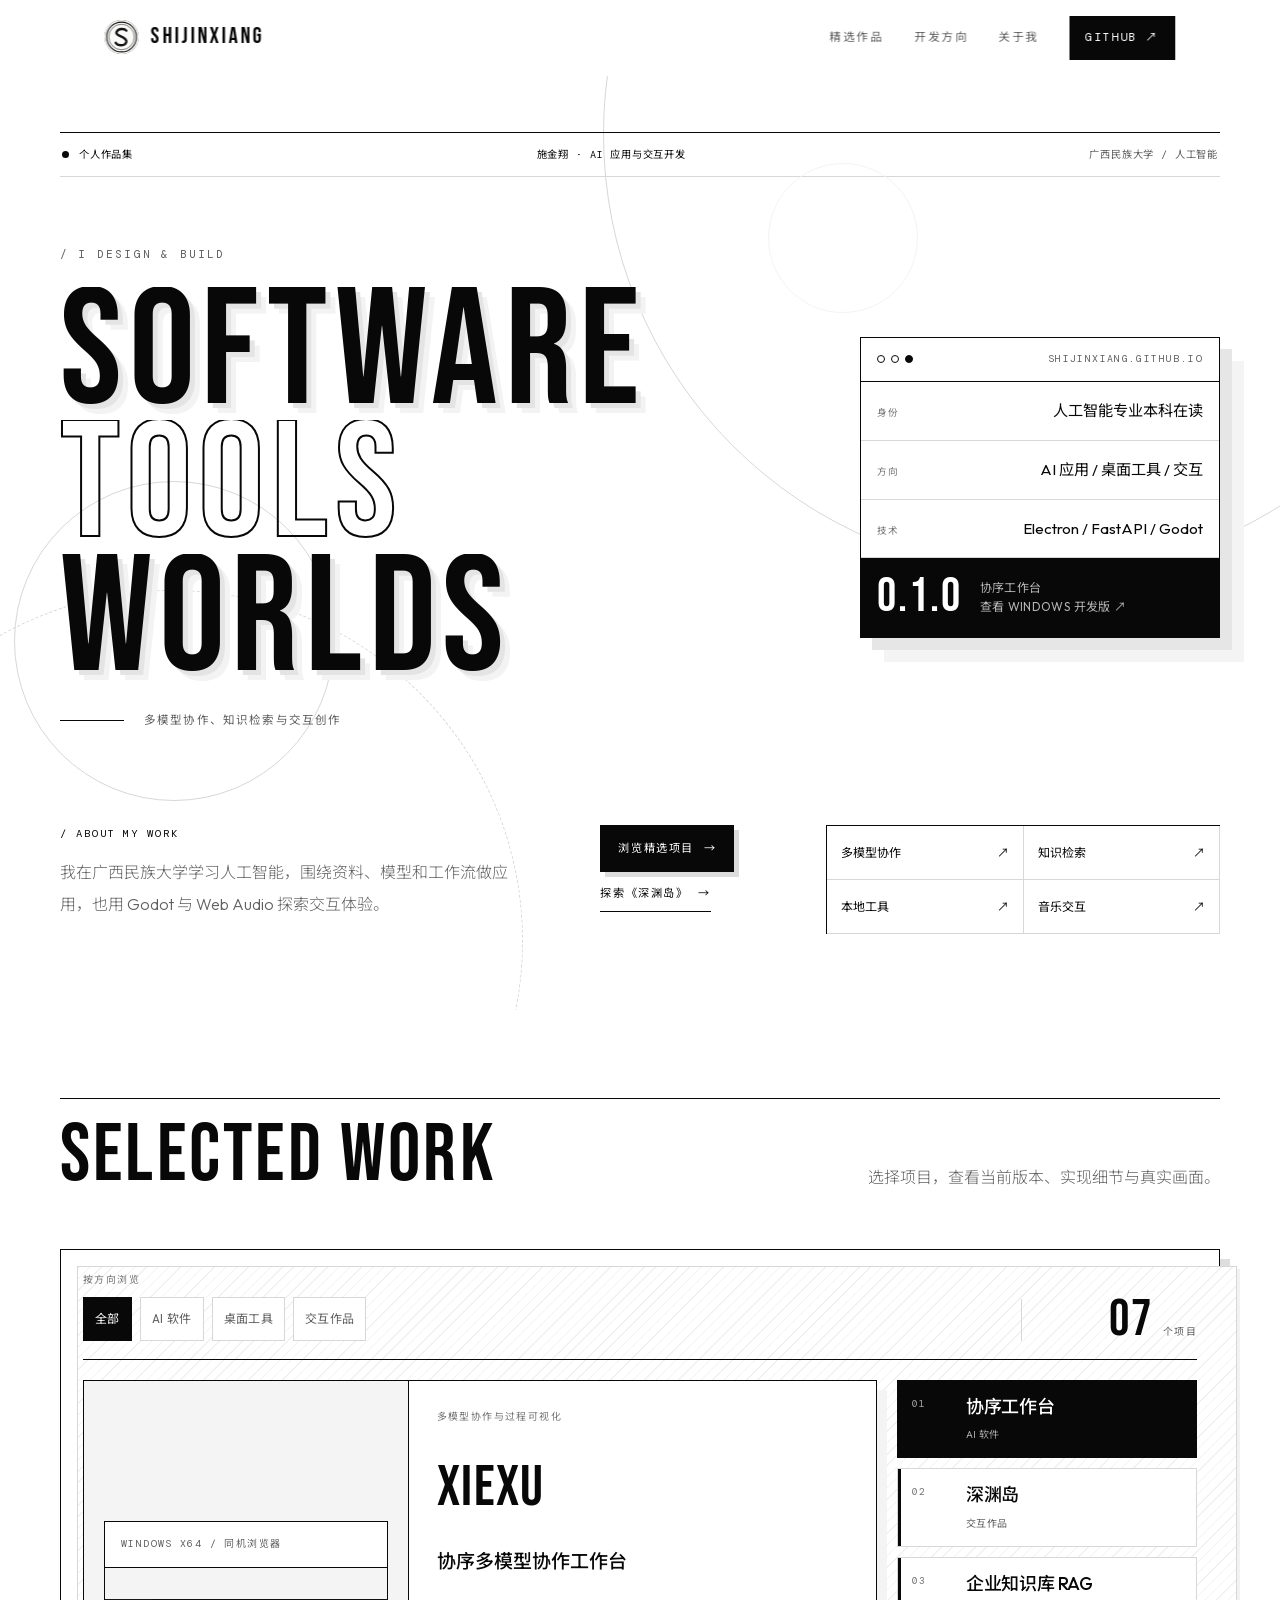
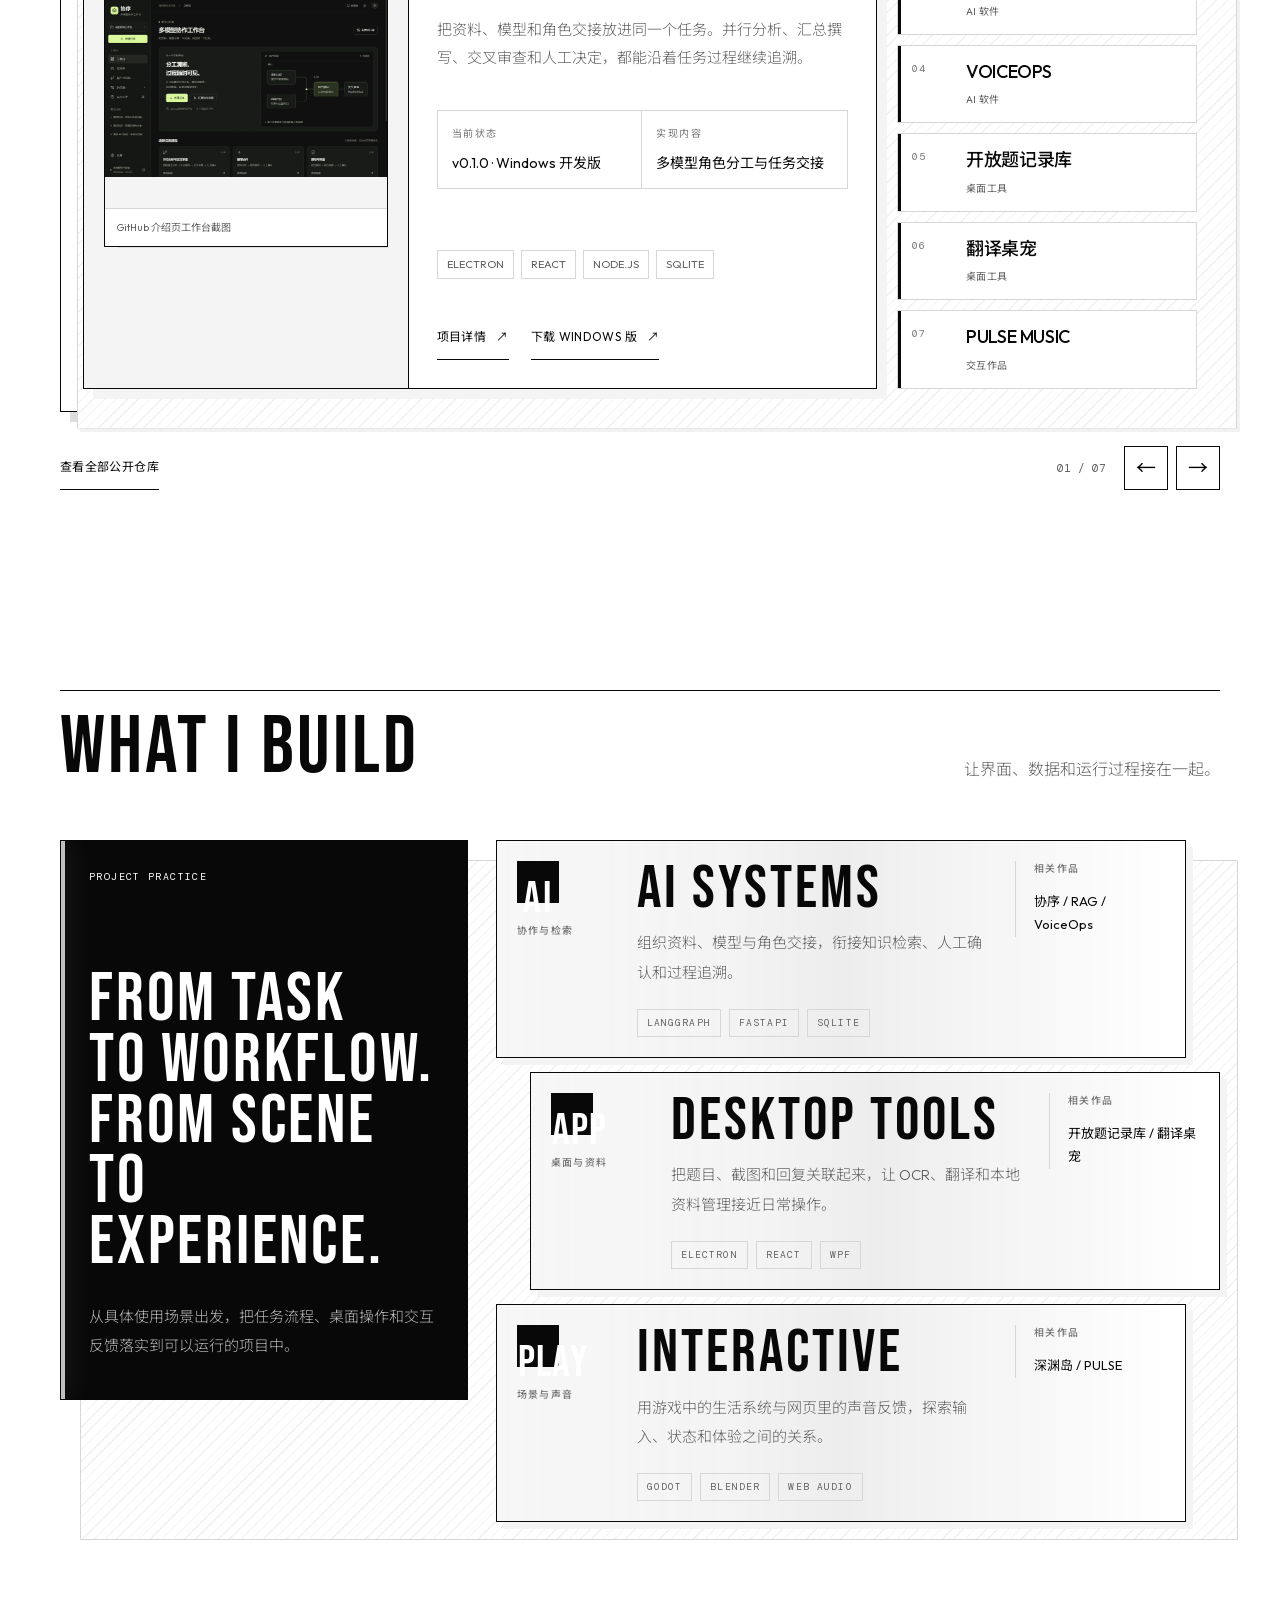
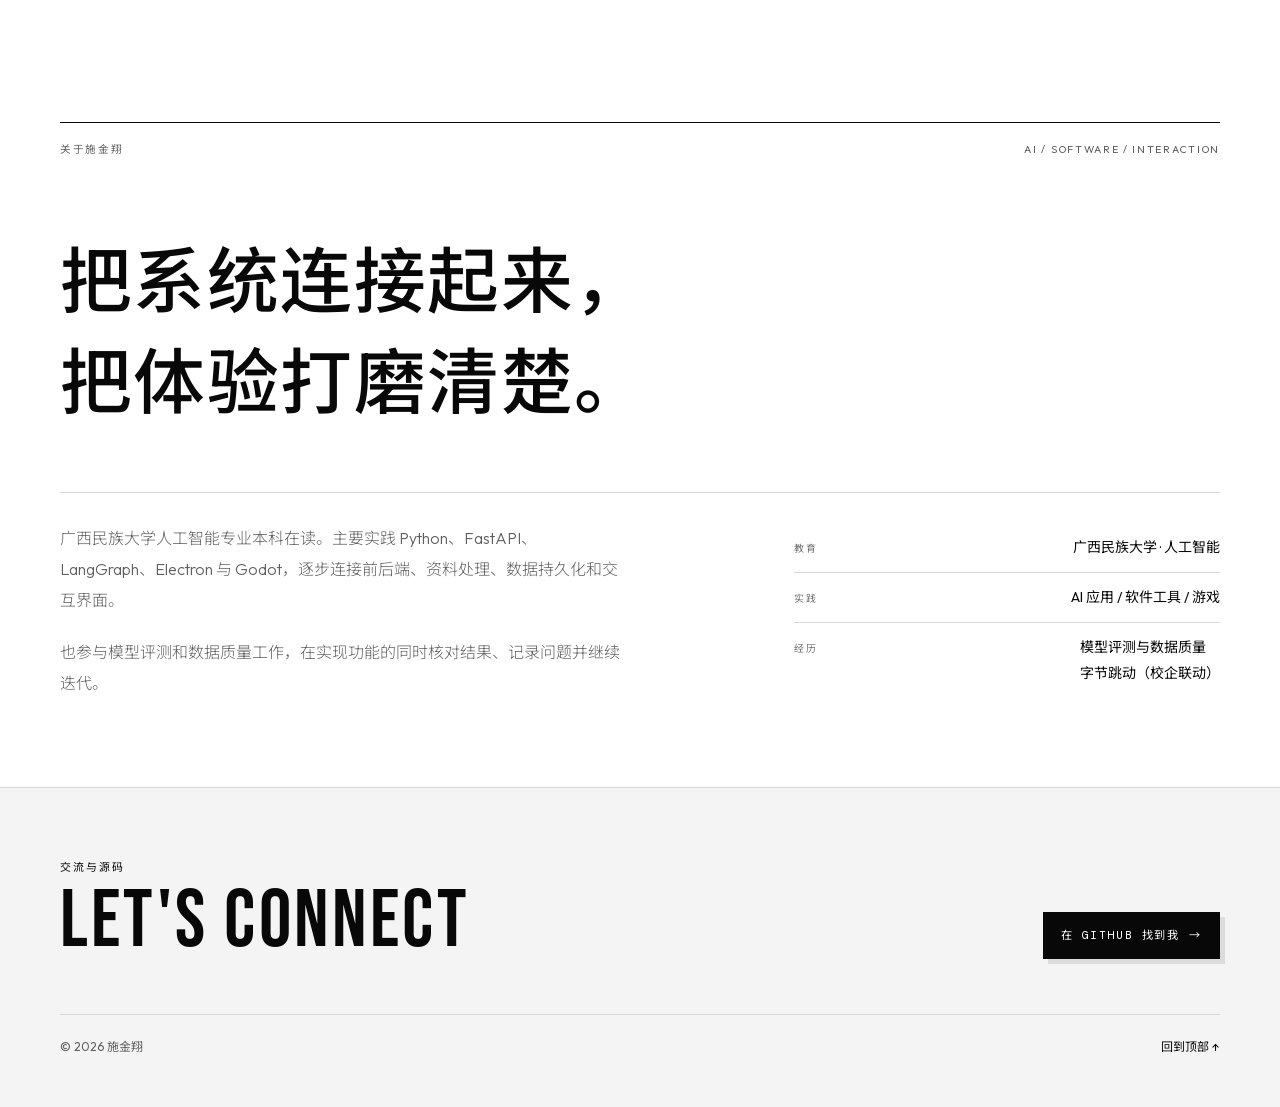
==== commit fa6b14e6: "Use supplied Nowsome components and refresh portfolio projects" ====
--- a/index.html
+++ b/index.html
@@ -3,75 +3,183 @@
 <head>
   <meta charset="utf-8">
   <meta name="viewport" content="width=device-width,initial-scale=1,viewport-fit=cover">
-  <meta name="theme-color" content="#f9f9f7">
-  <meta name="color-scheme" content="light">
-  <meta name="description" content="施金翔的精选作品：深渊岛、企业知识库 RAG、开放题记录库、VoiceOps 与翻译桌宠。从 AI 应用、桌面工具到可交互的游戏世界。">
+  <meta name="theme-color" content="#ffffff">
+  <meta name="description" content="施金翔的个人作品集，展示协序多模型协作工作台、深渊岛、企业知识库 RAG、VoiceOps、开放题记录库和交互作品。">
   <meta property="og:type" content="website">
-  <meta property="og:title" content="施金翔 — AI 应用、工具与游戏">
-  <meta property="og:description" content="把知识、工具和想象，写成可用的作品。探索五个精选项目与新游戏《深渊岛》。">
+  <meta property="og:title" content="施金翔 · 软件、工具与交互作品">
+  <meta property="og:description" content="从多模型协作和知识检索，到桌面工具、游戏与音乐交互。">
   <meta property="og:url" content="https://shijinxiang.github.io/">
-  <meta property="og:image" content="https://shijinxiang.github.io/assets/selected/shenyuan-island.webp">
-  <meta property="og:locale" content="zh_CN">
-  <meta name="twitter:card" content="summary_large_image">
+  <meta property="og:image" content="https://shijinxiang.github.io/assets/projects/game-fishing.webp">
   <link rel="canonical" href="https://shijinxiang.github.io/">
-  <link rel="icon" href="./assets/favicon.svg?v=6" type="image/svg+xml">
+  <link rel="icon" href="./assets/favicon.svg?v=7" type="image/svg+xml">
   <link rel="preload" href="./assets/fonts/bebas-neue.woff2" as="font" type="font/woff2" crossorigin>
-  <link rel="preload" href="./assets/fonts/noto-sans-sc.woff2?v=6" as="font" type="font/woff2" crossorigin>
-  <link rel="stylesheet" href="./portfolio.css?v=6">
-  <script src="./selected-projects.js?v=6" defer></script>
-  <script src="./portfolio.js?v=6" defer></script>
-  <title>施金翔 — AI 应用、工具与游戏</title>
+  <link rel="preload" href="./assets/fonts/noto-sans-sc.woff2?v=7" as="font" type="font/woff2" crossorigin>
+  <link rel="stylesheet" href="./reference-components.css?v=7">
+  <link rel="stylesheet" href="./site.css?v=7">
+  <script src="./selected-projects.js?v=7" defer></script>
+  <script src="./portfolio.js?v=7" defer></script>
+  <title>施金翔 · 软件、工具与交互作品</title>
 </head>
-<body id="home">
-  <a class="skip-link" href="#work">跳转到精选作品</a>
-  <header class="site-header shell">
-    <a class="wordmark" href="./" aria-label="施金翔的个人主页"><span class="brand-symbol" aria-hidden="true">S</span><span>SHIJINXIANG</span></a>
-    <button class="menu-toggle" id="menuToggle" type="button" aria-expanded="false" aria-controls="mainNav" hidden>菜单 <span aria-hidden="true">＋</span></button>
-    <nav id="mainNav" class="main-nav" aria-label="主导航"><a href="#focus">创作方向</a><a href="#work">精选作品</a><a href="#about">关于我</a><a href="#contact">联系</a><a class="nav-action" href="https://github.com/shijinxiang" target="_blank" rel="noopener noreferrer">GITHUB <span aria-hidden="true">↗</span></a></nav>
+<body class="portfolio-page" id="home">
+  <a class="skip-link" href="#work">跳转到作品</a>
+  <header class="nav nav--clustered" id="siteNav">
+    <div class="nav-inner">
+      <a class="brand" href="./" aria-label="施金翔的个人主页">
+        <span class="brand-mark"><img src="./assets/favicon.svg?v=7" alt="" width="34" height="34"></span>
+        <span class="brand-word">SHIJINXIANG</span>
+      </a>
+      <div class="nav-spacer"></div>
+      <button class="nav-menu" id="menuToggle" type="button" aria-expanded="false" aria-controls="mainNav" hidden>菜单 <span aria-hidden="true">＋</span></button>
+      <nav class="nav-links" id="mainNav" aria-label="主导航">
+        <a class="nav-link" href="#work">精选作品</a>
+        <a class="nav-link" href="#practice">开发方向</a>
+        <a class="nav-link" href="#about">关于我</a>
+        <a class="nav-link nav-cta" href="https://github.com/shijinxiang" target="_blank" rel="noopener noreferrer">GITHUB ↗</a>
+      </nav>
+    </div>
   </header>
-  <main>
-    <section class="hero shell" aria-labelledby="heroTitle">
-      <div class="identity-line"><span><i class="status-dot" aria-hidden="true"></i> SELECTED PORTFOLIO / 2026</span><span>施金翔 — AI 应用与游戏开发</span><span>GUANGXI MINZU UNIVERSITY</span></div>
-      <div class="hero-decoration" aria-hidden="true"><span></span></div>
-      <div class="hero-grid">
-        <div class="hero-heading"><p class="eyebrow">/ 施金翔 — AI 应用与游戏开发</p><h1 id="heroTitle" aria-label="AI 应用、桌面工具与游戏开发"><span aria-hidden="true">AI APPS.</span><span class="outline-type" aria-hidden="true">TOOLS.</span><span aria-hidden="true">GAMES.</span></h1></div>
-        <aside class="identity-card" aria-label="开发者与最新项目">
-          <div class="card-topline"><span class="three-dots" aria-hidden="true"><i></i><i></i><i></i></span><span>SHIJINXIANG.GITHUB.IO</span></div>
-          <dl class="identity-facts"><div><dt>FOCUS</dt><dd>AI 应用 · 工具 · 游戏</dd></div><div><dt>BUILD WITH</dt><dd>Python / TypeScript / Godot</dd></div><div><dt>CURRENT</dt><dd>探索可用，也有趣的体验</dd></div></dl>
-          <a class="latest-preview" href="./project.html?id=shenyuan-island" aria-label="了解新游戏深渊岛"><img src="./assets/selected/shenyuan-island.webp" alt="深渊岛游戏中的海岸、码头与木船" width="1280" height="720" fetchpriority="high"><span class="latest-stamp">LATEST / 01</span><span class="preview-arrow" aria-hidden="true">↗</span></a>
-          <div class="latest-caption"><div><span class="micro">NEW GAME / v0.2.0</span><strong>深渊岛</strong></div><a href="./project.html?id=shenyuan-island" aria-label="查看深渊岛项目">探索一座岛 <span aria-hidden="true">↗</span></a></div>
-        </aside>
+  <main class="site-main">
+    <section class="hero" aria-labelledby="heroTitle">
+      <div class="hero-inner">
+        <div class="hero-kicker">
+          <span class="hero-kicker__live"><i aria-hidden="true"></i>个人作品集</span>
+          <span>施金翔 · AI 应用与交互开发</span>
+          <span>广西民族大学 / 人工智能</span>
+        </div>
+        <div class="hero-open">
+          <div class="hero-headline">
+            <p class="hero-tag">/ I DESIGN & BUILD</p>
+            <h1 class="display-title hero-title" id="heroTitle" aria-label="软件、工具与交互世界">
+              <span class="hero-line-mask"><span class="js-hero-line">SOFTWARE</span></span>
+              <span class="hero-line-mask"><span class="js-hero-line hero-line--outline">TOOLS</span></span>
+              <span class="hero-line-mask"><span class="js-hero-line">WORLDS</span></span>
+            </h1>
+            <div class="hero-baseline">
+              <span class="hero-baseline__rule" aria-hidden="true"></span>
+              <p>多模型协作、知识检索与交互创作</p>
+            </div>
+          </div>
+          <aside class="hero-panel" aria-label="个人与最新项目">
+            <div class="hero-panel__bar">
+              <span class="hero-panel__dots" aria-hidden="true"><i></i><i></i><i></i></span>
+              <span>SHIJINXIANG.GITHUB.IO</span>
+            </div>
+            <div class="hero-panel__rows">
+              <div class="hero-panel__row"><span>身份</span><strong>人工智能专业本科在读</strong></div>
+              <div class="hero-panel__row"><span>方向</span><strong>AI 应用 / 桌面工具 / 交互</strong></div>
+              <div class="hero-panel__row"><span>技术</span><strong>Electron / FastAPI / Godot</strong></div>
+            </div>
+            <a class="hero-panel__metric" href="./project.html?id=xiexu-workbench">
+              <strong>0.1.0</strong><span>协序工作台<br>查看 Windows 开发版 ↗</span>
+            </a>
+          </aside>
+          <div class="hero-orbit" aria-hidden="true"><span></span><span></span></div>
+        </div>
+        <div class="hero-row">
+          <div class="hero-lead">
+            <span class="hero-lead__label">/ ABOUT MY WORK</span>
+            <p class="hero-copy">我在广西民族大学学习人工智能，围绕资料、模型和工作流做应用，也用 Godot 与 Web Audio 探索交互体验。</p>
+          </div>
+          <div class="hero-actions">
+            <a class="hero-link hero-link--dark" href="#work">浏览精选项目</a>
+            <a class="hero-link" href="#project-shenyuan-island">探索《深渊岛》</a>
+          </div>
+          <div class="hero-services" aria-label="项目快速入口">
+            <a href="#project-xiexu-workbench">多模型协作 <span aria-hidden="true">↗</span></a>
+            <a href="#project-rag">知识检索 <span aria-hidden="true">↗</span></a>
+            <a href="#project-open-prompt">本地工具 <span aria-hidden="true">↗</span></a>
+            <a href="#project-pulse-music">音乐交互 <span aria-hidden="true">↗</span></a>
+          </div>
+        </div>
       </div>
-      <div class="hero-bottom"><div><p class="eyebrow">/ WHAT I BUILD</p><p class="hero-lead">把知识、工具和想象，写成可用的作品。</p><p class="hero-description">我是施金翔，人工智能专业本科在读。<br>关注 RAG 与智能体，也做桌面工具和游戏。</p></div><div class="hero-actions"><a class="button button-dark" href="#work">查看精选作品 <span aria-hidden="true">↗</span></a><a class="button button-line" href="#about">关于我 <span aria-hidden="true">↘</span></a><span class="hero-count"><b>05</b> SELECTED PROJECTS</span></div></div>
-      <div class="hero-tail"><span>CODE / CURIOSITY / CRAFT</span><a href="#work">SCROLL TO EXPLORE <span aria-hidden="true">↓</span></a></div>
     </section>
-    <div class="discipline-band" aria-hidden="true"><div class="shell"><span>AI APPLICATIONS</span><i>+</i><span>DESKTOP TOOLS</span><i>+</i><span>INTERACTIVE WORLDS</span><i>+</i><span>OPEN SOURCE</span></div></div>
-    <section class="focus-section shell section-space" id="focus" aria-labelledby="focusTitle">
-      <div class="section-kicker"><span>01 / PRACTICE</span><span>从实际问题开始</span></div>
-      <div class="focus-layout"><div><p class="eyebrow">WHAT I BUILD</p><h2 id="focusTitle">从知识检索，<br>到交互世界。</h2><p class="section-copy">在不同形态的项目里，持续练习同一件事：<br>把想法落实成可以操作、验证和改进的体验。</p><a class="inline-link" href="#work">看看具体作品 <span aria-hidden="true">↗</span></a></div><div class="practice-list">
-        <article><span class="item-number">01</span><div><h3>AI 应用与智能体</h3><p>从资料接入、知识检索到工具编排，让回答有来源，让流程能衔接。</p><span class="micro">RAG / FASTAPI / LANGGRAPH</span></div><span class="row-arrow" aria-hidden="true">↗</span></article>
-        <article><span class="item-number">02</span><div><h3>桌面效率工具</h3><p>整理问题与资料，缩短截图、翻译和记录之间的距离。</p><span class="micro">ELECTRON / REACT / WPF</span></div><span class="row-arrow" aria-hidden="true">↗</span></article>
-        <article><span class="item-number">03</span><div><h3>游戏与交互体验</h3><p>在 Godot 中搭建场景、玩法与系统，探索一个世界如何让人愿意停留。</p><span class="micro">GODOT / GDSCRIPT / BLENDER</span></div><span class="row-arrow" aria-hidden="true">↗</span></article>
-      </div></div>
+
+    <section class="section section--tight" id="work" aria-labelledby="workTitle">
+      <span id="projects" class="anchor-alias"></span>
+      <div class="container">
+        <div class="section-header">
+          <h2 class="section-title" id="workTitle">SELECTED WORK</h2>
+          <p class="section-copy">选择项目，查看当前版本、实现细节与真实画面。</p>
+        </div>
+        <div class="work-showroom">
+          <div class="work-toolbar">
+            <span class="work-filter-label" id="filterLabel">按方向浏览</span>
+            <div class="work-filters" role="group" aria-labelledby="filterLabel">
+              <button class="filter-button filter-button--active" type="button" data-filter="all" aria-pressed="true">全部</button>
+              <button class="filter-button" type="button" data-filter="ai" aria-pressed="false">AI 软件</button>
+              <button class="filter-button" type="button" data-filter="tools" aria-pressed="false">桌面工具</button>
+              <button class="filter-button" type="button" data-filter="creative" aria-pressed="false">交互作品</button>
+            </div>
+            <div class="work-count"><strong id="visibleCount">07</strong><span>个项目</span></div>
+          </div>
+          <p id="selectionStatus" class="sr-only" aria-live="polite" aria-atomic="true"></p>
+          <article class="work-stage" id="casePanel" role="tabpanel" aria-labelledby="tab-xiexu-workbench">
+            <p class="case-loading">正在载入项目…</p>
+          </article>
+          <div class="work-reel" id="caseTabs" role="tablist" aria-label="项目列表" aria-orientation="vertical"></div>
+        </div>
+        <div class="work-bottom">
+          <a class="work-link" href="https://github.com/shijinxiang" target="_blank" rel="noopener noreferrer">查看全部公开仓库</a>
+          <div class="case-controls"><span id="casePosition">01 / 07</span><button type="button" id="previousCase" aria-label="上一个项目">←</button><button type="button" id="nextCase" aria-label="下一个项目">→</button></div>
+        </div>
+        <noscript><p>精选作品包括协序工作台、深渊岛、企业知识库 RAG、VoiceOps、开放题记录库、翻译桌宠和 PULSE。<a href="https://github.com/shijinxiang">前往 GitHub 浏览源码 ↗</a></p></noscript>
+      </div>
     </section>
-    <section class="work-section" id="work" aria-labelledby="workTitle"><span id="projects" class="anchor-alias"></span><div class="shell section-space">
-      <div class="section-kicker"><span>02 / SELECTED WORK</span><span>05 PROJECT FILES</span></div>
-      <div class="work-heading"><div><p class="eyebrow">A CLOSER LOOK AT THE BUILDS</p><h2 class="display-title" id="workTitle">SELECTED <span class="outline-type">WORK.</span></h2></div><p class="section-copy">从使用场景、关键实现到真实画面，<br>认识每个项目的具体内容。</p></div>
-      <div class="work-toolbar"><div class="filter-tabs" role="group" aria-label="筛选项目"><button type="button" data-filter="all" aria-pressed="true">全部 <span>05</span></button><button type="button" data-filter="ai" aria-pressed="false">AI 应用 <span>02</span></button><button type="button" data-filter="tools" aria-pressed="false">效率工具 <span>02</span></button><button type="button" data-filter="games" aria-pressed="false">游戏 <span>01</span></button></div><div class="case-controls"><span id="casePosition" class="micro">01 / 05</span><button id="previousCase" class="square-button" type="button" aria-label="上一个项目">←</button><button id="nextCase" class="square-button" type="button" aria-label="下一个项目">→</button></div></div>
-      <p id="selectionStatus" class="sr-only" aria-live="polite" aria-atomic="true"></p>
-      <div id="casePanel" class="case-panel" role="tabpanel" aria-labelledby="tab-shenyuan-island"><div class="case-loading">正在载入精选作品…</div></div>
-      <div id="caseTabs" class="case-tabs" role="tablist" aria-label="选择一个项目"></div>
-      <noscript><div class="noscript-projects"><p>以下为五个精选项目，可直接查看公开仓库。</p><a href="https://github.com/shijinxiang/shenyuan-island">深渊岛 ↗</a><a href="https://github.com/shijinxiang/rag">企业知识库 RAG ↗</a><a href="https://github.com/shijinxiang/open-prompt">开放题记录库 ↗</a><a href="https://github.com/shijinxiang/VoiceOps">VoiceOps ↗</a><a href="https://github.com/shijinxiang/deskpet-WDY">翻译桌宠 ↗</a></div></noscript>
-      <div class="work-footnote"><span>持续构建，记录每一次具体的实现。</span><a href="https://github.com/shijinxiang" target="_blank" rel="noopener noreferrer">全部公开仓库 <span aria-hidden="true">↗</span></a></div>
-    </div></section>
-    <section class="about-section shell section-space" id="about" aria-labelledby="aboutTitle">
-      <div class="section-kicker"><span>03 / ABOUT</span><span>开发、学习与创作</span></div>
-      <div class="about-layout"><div><p class="eyebrow">ALWAYS A WORK IN PROGRESS</p><h2 class="display-title" id="aboutTitle">BUILD WITH<br><span class="outline-type">CURIOSITY.</span></h2><span class="about-signature">施金翔 <span>/ SHIJINXIANG</span></span></div><div class="about-content"><p class="about-intro">我在 AI 应用与交互开发之间，<br>寻找值得动手的问题。</p><p>目前就读于广西民族大学人工智能专业。围绕 Python、FastAPI、LangChain 与 LangGraph 开发应用，实践前后端、数据持久化与容器部署，也用 Godot 与 Blender 探索游戏制作。</p><p>同时参与模型评测与数据质量工作。对我来说，搭建功能和核对结果同样重要；一个项目值得被展示，也应该经得起继续追问。</p><dl class="about-facts"><div><dt>教育</dt><dd>广西民族大学 · 人工智能本科在读</dd></div><div><dt>实践</dt><dd>AI 应用 / 桌面工具 / 游戏开发</dd></div><div><dt>经历</dt><dd>模型评测与数据质量 · 字节跳动（校企联动）</dd></div></dl></div></div>
-      <div class="tool-list" aria-label="常用技术"><span>Python</span><span>FastAPI</span><span>LangGraph</span><span>React</span><span>Electron</span><span>Godot</span><span>Blender</span><span>Docker</span></div>
+
+    <section class="section" id="practice" aria-labelledby="practiceTitle">
+      <div class="container">
+        <div class="section-header">
+          <h2 class="section-title" id="practiceTitle">WHAT I BUILD</h2>
+          <p class="section-copy">让界面、数据和运行过程接在一起。</p>
+        </div>
+        <div class="services-system">
+          <aside class="services-primer">
+            <span class="services-primer__label">PROJECT PRACTICE</span>
+            <h3>From task<br>to workflow.<br>From scene<br>to experience.</h3>
+            <p>从具体使用场景出发，把任务流程、桌面操作和交互反馈落实到可以运行的项目中。</p>
+          </aside>
+          <div class="services-stack">
+            <article class="service-lane" data-reveal>
+              <div class="service-lane__index"><span>AI</span><span>协作与检索</span></div>
+              <div class="service-lane__main"><h3>AI SYSTEMS</h3><p>组织资料、模型与角色交接，衔接知识检索、人工确认和过程追溯。</p></div>
+              <div class="service-lane__fit"><span>相关作品</span><strong>协序 / RAG / VoiceOps</strong></div>
+              <div class="tag-list"><span class="tag">LANGGRAPH</span><span class="tag">FASTAPI</span><span class="tag">SQLITE</span></div>
+            </article>
+            <article class="service-lane" data-reveal>
+              <div class="service-lane__index"><span>APP</span><span>桌面与资料</span></div>
+              <div class="service-lane__main"><h3>DESKTOP TOOLS</h3><p>把题目、截图和回复关联起来，让 OCR、翻译和本地资料管理接近日常操作。</p></div>
+              <div class="service-lane__fit"><span>相关作品</span><strong>开放题记录库 / 翻译桌宠</strong></div>
+              <div class="tag-list"><span class="tag">ELECTRON</span><span class="tag">REACT</span><span class="tag">WPF</span></div>
+            </article>
+            <article class="service-lane" data-reveal>
+              <div class="service-lane__index"><span>PLAY</span><span>场景与声音</span></div>
+              <div class="service-lane__main"><h3>INTERACTIVE</h3><p>用游戏中的生活系统与网页里的声音反馈，探索输入、状态和体验之间的关系。</p></div>
+              <div class="service-lane__fit"><span>相关作品</span><strong>深渊岛 / PULSE</strong></div>
+              <div class="tag-list"><span class="tag">GODOT</span><span class="tag">BLENDER</span><span class="tag">WEB AUDIO</span></div>
+            </article>
+          </div>
+        </div>
+      </div>
     </section>
-    <section class="process-section shell" aria-labelledby="processTitle"><div class="process-heading"><p class="eyebrow">HOW I WORK</p><h2 id="processTitle">让下一次实现，<br>有迹可循。</h2></div><ol class="process-list"><li><span>01 / DEFINE</span><h3>明确问题</h3><p>先确定使用场景、边界和要完成的流程。</p></li><li><span>02 / BUILD</span><h3>搭建实现</h3><p>把界面、数据与系统连接成可操作的版本。</p></li><li><span>03 / VERIFY</span><h3>核对体验</h3><p>检查关键路径、异常状态和真实运行画面。</p></li><li><span>04 / ITERATE</span><h3>持续迭代</h3><p>记录反馈与改动，让下一轮工作接得上。</p></li></ol></section>
-    <section class="contact-section" id="contact" aria-labelledby="contactTitle"><div class="shell"><div class="contact-top"><span class="eyebrow">HAVE A QUESTION OR AN IDEA?</span><span class="micro">LET'S KEEP BUILDING</span></div><div class="contact-layout"><h2 id="contactTitle">LET'S<br><span>BUILD.</span></h2><div><p>欢迎聊一个具体的想法，<br>也欢迎从代码开始了解我。</p><a class="button button-light" href="https://github.com/shijinxiang" target="_blank" rel="noopener noreferrer">在 GitHub 找到我 <span aria-hidden="true">↗</span></a></div></div></div></section>
+
+    <section class="section section--tight" id="about" aria-labelledby="aboutTitle">
+      <div class="container">
+        <div class="about">
+          <div class="about__top"><span>关于施金翔</span><span>AI / SOFTWARE / INTERACTION</span></div>
+          <h2 class="about__lead" id="aboutTitle"><span class="about__line"><span>把系统连接起来，</span></span><span class="about__line"><span>把体验打磨清楚。</span></span></h2>
+          <div class="about__say">
+            <div><p class="about__body">广西民族大学人工智能专业本科在读。主要实践 Python、FastAPI、LangGraph、Electron 与 Godot，逐步连接前后端、资料处理、数据持久化和交互界面。</p><p class="about__body">也参与模型评测和数据质量工作，在实现功能的同时核对结果、记录问题并继续迭代。</p></div>
+            <ul class="about__meta"><li><span>教育</span><strong>广西民族大学 · 人工智能</strong></li><li><span>实践</span><strong>AI 应用 / 软件工具 / 游戏</strong></li><li><span>经历</span><strong>模型评测与数据质量<br>字节跳动（校企联动）</strong></li></ul>
+          </div>
+        </div>
+      </div>
+    </section>
   </main>
-  <footer class="site-footer shell"><a class="wordmark" href="#home"><span class="brand-symbol" aria-hidden="true">S</span><span>SHIJINXIANG</span></a><span class="micro">PERSONAL PORTFOLIO / <span data-year>2026</span></span><a class="back-top" href="#home">回到顶部 ↑</a></footer>
+  <footer class="site-footer">
+    <div class="container">
+      <div class="contact-row"><div><p class="section-label">交流与源码</p><h2 class="section-title">LET'S CONNECT</h2></div><a class="hero-link hero-link--dark" href="https://github.com/shijinxiang" target="_blank" rel="noopener noreferrer">在 GitHub 找到我</a></div>
+      <div class="footer-bottom"><span>© <span data-year>2026</span> 施金翔</span><a href="#home">回到顶部 ↑</a></div>
+    </div>
+  </footer>
 </body>
 </html>
--- a/reference-components.css
+++ b/reference-components.css
@@ -0,0 +1,1592 @@
+/* Component rules adapted from the user-supplied Nowsome reference pack. */
+@font-face {
+  font-family: 'Bebas Neue';
+  src: url('./assets/fonts/bebas-neue.woff2') format('woff2');
+  font-weight: 400;
+  font-display: swap;
+}
+@font-face {
+  font-family: 'DM Mono';
+  src: url('./assets/fonts/dm-mono-reference.woff2') format('woff2');
+  font-weight: 400;
+  font-display: swap;
+}
+@font-face {
+  font-family: 'Outfit';
+  src: url('./assets/fonts/outfit-reference.woff2') format('woff2');
+  font-weight: 200 900;
+  font-display: swap;
+}
+@font-face {
+  font-family: 'Noto Sans SC';
+  src: url('./assets/fonts/noto-sans-sc.woff2?v=7') format('woff2');
+  font-weight: 100 900;
+  font-display: swap;
+}
+:root {
+  --font-display: 'Bebas Neue', 'Noto Sans SC', sans-serif;
+  --font-mono: 'DM Mono', 'Noto Sans SC', monospace;
+  --font-body: 'Outfit', 'Noto Sans SC', sans-serif;
+  --paper: #fff;
+  --ink: #080808;
+  --muted: #5f5f5f;
+  --quiet: #747474;
+  --line: #d7d7d7;
+  --soft: #f4f4f4;
+  --panel: #fbfbfb;
+  --black: #080808;
+  --white: #fff;
+  --display: var(--font-display);
+  --body: var(--font-body);
+  --latin: var(--font-body);
+  --mono: var(--font-mono);
+  --gutter: clamp(18px, 4.7vw, 60px);
+}
+* { box-sizing: border-box; }
+html { scroll-behavior: smooth; scroll-padding-top: 100px; }
+body { margin: 0; background: var(--paper); color: var(--ink); font: 400 16px/1.7 var(--font-body); }
+h1, h2, h3, p, figure, dl, dd, ul, ol { margin: 0; padding: 0; }
+h1, h2, h3 { font-weight: 400; }
+ul, ol { list-style: none; }
+a { color: inherit; text-decoration: none; }
+button, input { font: inherit; }
+button, a { touch-action: manipulation; }
+button { cursor: pointer; }
+img { display: block; max-width: 100%; height: auto; }
+[hidden] { display: none !important; }
+::selection { background: var(--ink); color: var(--paper); }
+:focus-visible { outline: 2px solid var(--ink); outline-offset: 5px; }
+.display-title { font-family: var(--font-display); font-weight: 400; text-transform: uppercase; }
+
+
+@media (min-width: 640px) {
+  .container {
+    max-width: 640px;
+  }
+}
+@media (min-width: 768px) {
+  .container {
+    max-width: 768px;
+  }
+}
+@media (min-width: 1024px) {
+  .container {
+    max-width: 1024px;
+  }
+}
+@media (min-width: 1280px) {
+  .container {
+    max-width: 1280px;
+  }
+}
+@media (min-width: 1536px) {
+  .container {
+    max-width: 1536px;
+  }
+}
+.site-main {
+  min-height: 100vh;
+  background: var(--paper);
+}
+.section {
+  position: relative;
+  z-index: 1;
+  padding: 112px 60px;
+}
+.section--tight {
+  padding-block: 88px;
+}
+.container {
+  width: 100%;
+  max-width: 1200px;
+  margin: 0 auto;
+}
+.section-header {
+  display: flex;
+  align-items: end;
+  justify-content: space-between;
+  gap: 32px;
+  margin-bottom: 56px;
+  position: relative;
+  border-top: 0;
+  padding-top: 22px;
+  --rule-scale: 1;
+  --rule-weight: 1px;
+}
+.hero-row:before,
+.section-header:before {
+  content: "";
+  position: absolute;
+  top: 0;
+  right: 0;
+  left: 0;
+  height: 1px;
+  background: var(--ink);
+  height: var(--rule-weight);
+  transform: scaleX(var(--rule-scale));
+  transform-origin: left;
+}
+.services-system,
+.work-showroom {
+  --fluid-edge: 0;
+  --fluid-offset: 0px;
+}
+.services-system:before,
+.work-showroom:before {
+  transform: translate(var(--fluid-offset), var(--fluid-offset));
+  transition: transform 0.2s ease-out;
+}
+.section-label {
+  font-family: var(--font-mono);
+  font-size: 0.68rem;
+  letter-spacing: 0.18em;
+  color: var(--ink);
+  text-transform: uppercase;
+}
+.display-title,
+.section-title {
+  font-family: var(--font-display);
+  color: var(--ink);
+  font-weight: 400;
+  letter-spacing: 0.04em;
+  line-height: 0.9;
+  text-transform: uppercase;
+}
+.section-title {
+  font-size: clamp(48px, 5.625rem, 90px);
+}
+.section-copy {
+  max-width: 360px;
+  color: var(--muted);
+  font-size: 1rem;
+  font-weight: 300;
+  line-height: 1.75;
+}
+.nav {
+  --nav-intro-line: 0;
+  --nav-intro-glow: 0;
+  position: fixed;
+  inset: 0 0 auto;
+  z-index: 50;
+  height: 76px;
+  display: flex;
+  align-items: center;
+  justify-content: center;
+  padding: 0 40px;
+  border-bottom: 1px solid transparent;
+  background: hsla(0, 0%, 100%, 0.88);
+  backdrop-filter: blur(14px);
+  transition:
+    border-color 0.25s,
+    background 0.25s;
+}
+.nav:before {
+  content: "";
+  position: absolute;
+  right: 40px;
+  bottom: 0;
+  left: 40px;
+  height: 1px;
+  background:
+    linear-gradient(90deg, transparent, hsla(0, 0%, 8%, 0.26), transparent),
+    linear-gradient(90deg, transparent 0, var(--ink) 50%, transparent 100%);
+  opacity: var(--nav-intro-glow);
+  transform: scaleX(var(--nav-intro-line));
+  transform-origin: 50% 50%;
+  pointer-events: none;
+  filter: drop-shadow(0 0 12px rgba(20, 20, 20, 0.18));
+}
+.nav--scrolled {
+  border-color: var(--line);
+  background: hsla(0, 0%, 100%, 0.96);
+}
+.nav-inner {
+  display: flex;
+  align-items: center;
+  width: 100%;
+  max-width: 100%;
+}
+.nav--clustered .nav-inner {
+  width: -moz-max-content;
+  width: max-content;
+  gap: 30px;
+}
+.nav--clustered .nav-spacer {
+  display: none;
+}
+.nav--clustered .nav-inner > .nav-link + .nav-link {
+  margin-left: 0;
+}
+.nav--spread .nav-inner {
+  width: 100%;
+}
+.nav--spread .nav-spacer {
+  display: block;
+  flex: 1 1 auto;
+  min-width: 0;
+}
+.nav-spacer {
+  flex: 1 1 auto;
+  min-width: 0;
+  will-change: width;
+}
+.brand,
+.nav-link {
+  flex-shrink: 0;
+  will-change: transform;
+}
+.brand {
+  display: inline-flex;
+  align-items: center;
+  gap: 12px;
+  color: var(--ink);
+  text-decoration: none;
+}
+.brand-mark {
+  width: 34px;
+  height: 34px;
+  display: block;
+  overflow: hidden;
+  border-radius: 50%;
+  background: var(--ink);
+}
+.brand-mark img {
+  display: block;
+  width: 100%;
+  height: 100%;
+  -o-object-fit: cover;
+  object-fit: cover;
+}
+.brand-word {
+  color: var(--ink);
+  font-family: var(--font-display);
+  font-size: 1.42rem;
+  letter-spacing: 0.12em;
+}
+.nav-inner > .nav-link + .nav-link {
+  margin-left: 30px;
+}
+.nav-link {
+  position: relative;
+  color: var(--muted);
+  font-family: var(--font-mono);
+  font-size: 0.72rem;
+  letter-spacing: 0.14em;
+  text-decoration: none;
+  text-transform: uppercase;
+  transition: color 0.2s;
+}
+.nav-link:hover {
+  color: var(--ink);
+}
+.nav-cta {
+  border: 1px solid var(--ink);
+  padding: 9px 15px;
+  color: var(--paper);
+  background: var(--ink);
+}
+.hero {
+  --hero-back-opacity: 1;
+  --hero-back-scale: 1;
+  --hero-back-rotate: 0deg;
+  --hero-side-opacity: 1;
+  --hero-side-scale: 1;
+  --hero-side-shift: 0px;
+  --hero-web-opacity: 1;
+  --hero-web-clip: 0%;
+  --hero-web-shift: 0px;
+  --hero-web-px: 0;
+  --hero-web-py: 0;
+  --hero-web-breathe: 1;
+  position: relative;
+  min-height: 100vh;
+  display: grid;
+  align-items: center;
+  padding: 132px 60px 76px;
+  overflow: hidden;
+}
+.hero:before {
+  top: -24vw;
+  right: -16vw;
+  width: min(70vw, 880px);
+  border: 1px solid var(--line);
+  border-radius: 50%;
+  opacity: var(--hero-back-opacity);
+  transform: scale(var(--hero-back-scale)) rotate(var(--hero-back-rotate));
+  transform-origin: 50% 50%;
+}
+.hero:after,
+.hero:before {
+  content: "";
+  position: absolute;
+  aspect-ratio: 1;
+  pointer-events: none;
+}
+.hero:after {
+  bottom: -22vw;
+  left: -14vw;
+  width: min(56vw, 700px);
+  border: 1px dashed var(--line);
+  border-radius: 50%;
+  opacity: var(--hero-side-opacity);
+  transform: scale(var(--hero-side-scale)) translateX(var(--hero-side-shift));
+  transform-origin: 50% 50%;
+}
+.hero-inner {
+  width: 100%;
+  max-width: 1200px;
+  margin: 0 auto;
+  display: grid;
+  gap: 40px;
+  position: relative;
+  z-index: 1;
+}
+.hero-kicker {
+  display: flex;
+  flex-wrap: wrap;
+  align-items: center;
+  justify-content: space-between;
+  gap: 14px 22px;
+  border-top: 1px solid var(--ink);
+  border-bottom: 1px solid var(--line);
+  padding: 13px 2px;
+  color: var(--muted);
+  font-family: var(--font-mono);
+  font-size: 0.64rem;
+  letter-spacing: 0.16em;
+  text-transform: uppercase;
+}
+.hero-kicker span {
+  white-space: nowrap;
+}
+.hero-kicker span:nth-child(2) {
+  color: var(--ink);
+}
+.hero-kicker__live {
+  display: inline-flex;
+  align-items: center;
+  gap: 10px;
+  color: var(--ink);
+}
+.hero-kicker__live i {
+  width: 7px;
+  height: 7px;
+  border-radius: 50%;
+  background: var(--ink);
+  box-shadow: 0 0 0 0 rgba(8, 8, 8, 0.45);
+  animation: hero-pulse 2.4s ease-out infinite;
+}
+@keyframes hero-pulse {
+  0% {
+    box-shadow: 0 0 0 0 rgba(8, 8, 8, 0.4);
+  }
+  70% {
+    box-shadow: 0 0 0 8px rgba(8, 8, 8, 0);
+  }
+  to {
+    box-shadow: 0 0 0 0 rgba(8, 8, 8, 0);
+  }
+}
+.hero-open {
+  min-height: 540px;
+  display: grid;
+  grid-template-columns: minmax(0, 1fr) minmax(300px, 360px);
+  align-items: center;
+  gap: 52px;
+  position: relative;
+}
+.hero-headline {
+  position: relative;
+  z-index: 1;
+  display: grid;
+  gap: 24px;
+}
+.hero-tag {
+  color: var(--muted);
+  font-family: var(--font-mono);
+  font-size: 0.7rem;
+  letter-spacing: 0.2em;
+  text-transform: uppercase;
+}
+.hero-title {
+  max-width: 100%;
+  color: var(--ink);
+  font-size: clamp(72px, 13vw, 188px);
+  line-height: 0.8;
+  position: relative;
+  z-index: 1;
+  text-shadow:
+    5px 5px 0 #e4e4e4,
+    10px 10px 0 #f3f3f3;
+}
+.hero-line--outline {
+  color: transparent;
+  -webkit-text-stroke: 2px var(--ink);
+  text-stroke: 2px var(--ink);
+  text-shadow: none;
+}
+.hero-baseline {
+  display: grid;
+  grid-template-columns: 64px 1fr;
+  align-items: center;
+  gap: 20px;
+  max-width: 560px;
+}
+.hero-baseline__rule {
+  height: 1px;
+  background: linear-gradient(
+    90deg,
+    var(--ink) 0,
+    var(--ink) 38%,
+    #c8c8c8 50%,
+    var(--ink) 62%,
+    var(--ink) 100%
+  );
+  background-size: 260% 100%;
+  background-position: 130% 0;
+  animation: hero-rule-sheen 4.5s linear infinite;
+}
+@keyframes hero-rule-sheen {
+  0% {
+    background-position: 130% 0;
+  }
+  to {
+    background-position: -130% 0;
+  }
+}
+.hero-baseline p {
+  color: var(--muted);
+  font-family: var(--font-mono);
+  font-size: 0.72rem;
+  letter-spacing: 0.1em;
+  text-transform: uppercase;
+}
+.hero-panel {
+  align-self: center;
+  justify-self: end;
+  width: 100%;
+  max-width: 360px;
+  border: 1px solid var(--ink);
+  background: var(--paper);
+  box-shadow:
+    12px 12px 0 #e6e6e6,
+    24px 24px 0 #f4f4f4;
+  position: relative;
+  z-index: 2;
+}
+.hero-panel__bar {
+  display: flex;
+  align-items: center;
+  justify-content: space-between;
+  gap: 12px;
+  border-bottom: 1px solid var(--ink);
+  padding: 13px 16px;
+  color: var(--muted);
+  font-family: var(--font-mono);
+  font-size: 0.62rem;
+  letter-spacing: 0.14em;
+  text-transform: uppercase;
+}
+.hero-panel__dots {
+  display: inline-flex;
+  gap: 6px;
+}
+.hero-panel__dots i {
+  width: 8px;
+  height: 8px;
+  border: 1px solid var(--ink);
+  border-radius: 50%;
+}
+.hero-panel__dots i:last-child {
+  background: var(--ink);
+}
+.hero-panel__rows {
+  display: grid;
+}
+.hero-panel__row {
+  display: flex;
+  align-items: baseline;
+  justify-content: space-between;
+  gap: 16px;
+  border-bottom: 1px solid var(--line);
+  padding: 16px;
+}
+.hero-panel__row span {
+  color: var(--quiet);
+  font-family: var(--font-mono);
+  font-size: 0.6rem;
+  letter-spacing: 0.14em;
+  text-transform: uppercase;
+}
+.hero-panel__row strong {
+  color: var(--ink);
+  font-size: 0.95rem;
+  font-weight: 400;
+  text-align: right;
+}
+.hero-panel__metric {
+  display: flex;
+  align-items: center;
+  gap: 18px;
+  background: var(--ink);
+  color: var(--paper);
+  padding: 20px 16px;
+}
+.hero-panel__metric strong {
+  font-family: var(--font-display);
+  font-size: 3rem;
+  font-weight: 400;
+  letter-spacing: 0.04em;
+  line-height: 0.8;
+}
+.hero-panel__metric span {
+  color: hsla(0, 0%, 100%, 0.7);
+  font-family: var(--font-mono);
+  font-size: 0.6rem;
+  letter-spacing: 0.14em;
+  line-height: 1.55;
+  text-transform: uppercase;
+}
+.hero-line-mask {
+  display: block;
+  overflow: hidden;
+}
+.hero-line-mask > .js-hero-line {
+  display: block;
+  white-space: nowrap;
+}
+.hero-row {
+  display: grid;
+  grid-template-columns: minmax(0, 1fr) minmax(190px, auto) minmax(
+      320px,
+      0.78fr
+    );
+  align-items: start;
+  gap: 36px;
+  position: relative;
+  border-top: 0;
+  padding-top: 28px;
+  --rule-scale: 1;
+  z-index: 1;
+}
+.hero-row:before {
+  display: block;
+}
+.hero-lead {
+  display: grid;
+  gap: 14px;
+}
+.hero-lead__label {
+  color: var(--ink);
+  font-family: var(--font-mono);
+  font-size: 0.66rem;
+  letter-spacing: 0.18em;
+  text-transform: uppercase;
+}
+.hero-copy {
+  max-width: 460px;
+  color: var(--muted);
+  font-size: clamp(1rem, 1.4vw, 1.12rem);
+  font-weight: 300;
+  line-height: 1.72;
+  padding: 0;
+  position: relative;
+  z-index: 1;
+}
+.hero-actions {
+  display: grid;
+  align-content: start;
+  gap: 12px;
+}
+.hero-link {
+  width: -moz-max-content;
+  width: max-content;
+  display: inline-flex;
+  align-items: center;
+  gap: 10px;
+  color: var(--ink);
+  font-family: var(--font-mono);
+  font-size: 0.7rem;
+  letter-spacing: 0.14em;
+  padding-bottom: 8px;
+  text-decoration: none;
+  text-transform: uppercase;
+  border-bottom: 1px solid;
+  transition:
+    gap 0.2s ease,
+    box-shadow 0.2s ease,
+    background 0.2s ease;
+}
+.hero-link:after {
+  content: "\2192";
+}
+.hero-link:hover {
+  gap: 16px;
+}
+.hero-link--dark {
+  background: var(--ink);
+  color: var(--paper);
+  border-bottom: 0;
+  padding: 14px 18px;
+  box-shadow: 5px 5px 0 #dcdcdc;
+}
+.hero-link--dark:hover {
+  box-shadow: 8px 8px 0 #d2d2d2;
+}
+.hero-services {
+  --hero-services-line: 1;
+  counter-reset: svc;
+  display: grid;
+  grid-template-columns: repeat(2, minmax(0, 1fr));
+  max-width: none;
+  border-top: 1px solid var(--ink);
+  border-left: 1px solid var(--ink);
+}
+.hero-orbit {
+  position: absolute;
+  inset: 0;
+  z-index: 0;
+  pointer-events: none;
+}
+.hero-orbit span {
+  position: absolute;
+  border: 1px solid var(--line);
+  border-radius: 50%;
+}
+.hero-orbit span:first-child {
+  left: -4%;
+  bottom: -8%;
+  width: min(26vw, 320px);
+  aspect-ratio: 1;
+}
+.hero-orbit span:nth-child(2) {
+  right: 26%;
+  top: -10%;
+  width: min(12vw, 150px);
+  aspect-ratio: 1;
+  border-color: var(--soft);
+}
+.hero-orbit span:nth-child(3) {
+  left: 32%;
+  top: 12%;
+  width: 10px;
+  height: 10px;
+  border: 0;
+  border-radius: 50%;
+  background: var(--line);
+}
+@media (prefers-reduced-motion: reduce) {
+  .hero-kicker__live i {
+    animation: none;
+  }
+  .hero-baseline__rule {
+    animation: none;
+    background: var(--ink);
+  }
+}
+.services-system {
+  --services-frame-opacity: 1;
+  --services-frame-clip: 0%;
+  --services-frame-scale: 1;
+  --services-primer-fill: 1;
+  display: grid;
+  grid-template-columns: minmax(260px, 0.72fr) minmax(0, 1.28fr);
+  gap: 28px;
+  position: relative;
+  isolation: isolate;
+}
+.services-system:before {
+  content: "";
+  position: absolute;
+  inset: 20px -18px -18px 20px;
+  z-index: -1;
+  border: 1px solid var(--line);
+  background:
+    repeating-linear-gradient(
+      135deg,
+      rgba(0, 0, 0, 0.055) 0 1px,
+      transparent 1px 8px
+    ),
+    var(--paper);
+  background-position: var(--services-line-shift) var(--services-line-shift);
+  opacity: var(--services-frame-opacity);
+  pointer-events: none;
+  clip-path: inset(0 var(--services-frame-clip) var(--services-frame-clip) 0);
+  transform: translate(var(--fluid-offset), var(--fluid-offset))
+    scale(var(--services-frame-scale));
+  transform-origin: top left;
+  transition: transform 0.2s ease-out;
+}
+.services-primer {
+  min-height: 620px;
+  display: flex;
+  flex-direction: column;
+  align-self: start;
+  border: 1px solid var(--ink);
+  background: var(--ink);
+  color: var(--paper);
+  box-shadow:
+    var(--services-depth-a) var(--services-depth-a) 0 #dedede,
+    var(--services-depth-b) var(--services-depth-b) 0 #f2f2f2;
+  overflow: hidden;
+  padding: 28px;
+  position: sticky;
+  top: 104px;
+}
+.services-primer:before {
+  content: "WEB";
+  position: absolute;
+  right: -10px;
+  bottom: -10px;
+  color: hsla(0, 0%, 100%, 0.08);
+  font-family: var(--font-display);
+  font-size: clamp(120px, 16vw, 220px);
+  line-height: 0.8;
+  pointer-events: none;
+}
+.services-primer:after {
+  content: "";
+  position: absolute;
+  top: 0;
+  bottom: 0;
+  left: 0;
+  width: 4px;
+  background: hsla(0, 0%, 100%, 0.74);
+  box-shadow: 0 0 28px hsla(0, 0%, 100%, 0.28);
+  transform: scaleY(var(--services-primer-fill));
+  transform-origin: top;
+}
+.service-lane__fit span,
+.service-lane__index,
+.services-primer__label {
+  color: var(--quiet);
+  font-family: var(--font-mono);
+  font-size: 0.62rem;
+  font-weight: 500;
+  letter-spacing: 0.14em;
+  text-transform: uppercase;
+}
+.services-primer__label {
+  color: var(--paper);
+}
+.services-primer h3 {
+  margin-top: 84px;
+  color: var(--paper);
+  font-family: var(--font-display);
+  font-size: clamp(3rem, 5.4vw, 5.8rem);
+  font-weight: 400;
+  letter-spacing: 0.04em;
+  line-height: 0.88;
+  text-transform: uppercase;
+  position: relative;
+  z-index: 1;
+}
+.services-primer p {
+  max-width: 420px;
+  margin-top: 28px;
+  color: hsla(0, 0%, 100%, 0.72);
+  font-size: 1rem;
+  font-weight: 300;
+  line-height: 1.78;
+  position: relative;
+  z-index: 1;
+}
+.services-stack {
+  display: grid;
+  align-content: start;
+  gap: 14px;
+}
+.service-lane {
+  --service-lane-scan-x: 0%;
+  --service-lane-scan-scale: 1;
+  --service-index-bg: var(--ink);
+  --service-index-color: var(--paper);
+  display: grid;
+  grid-template-columns: 98px minmax(0, 1fr) minmax(150px, 0.34fr);
+  gap: 22px;
+  align-items: start;
+  border: 1px solid var(--ink);
+  background: var(--paper);
+  box-shadow: 7px 7px 0 var(--soft);
+  min-height: 132px;
+  padding: 20px;
+  position: relative;
+  overflow: hidden;
+}
+.service-lane:before {
+  content: "";
+  position: absolute;
+  inset: 0;
+  z-index: 0;
+  background:
+    linear-gradient(90deg, transparent, rgba(0, 0, 0, 0.08), transparent),
+    linear-gradient(90deg, rgba(0, 0, 0, 0.035), transparent 34%);
+  opacity: 0.9;
+  transform: translateX(var(--service-lane-scan-x))
+    scaleX(var(--service-lane-scan-scale));
+  transform-origin: left;
+  pointer-events: none;
+}
+.service-lane > * {
+  position: relative;
+  z-index: 1;
+}
+.service-lane:nth-child(2n) {
+  margin-left: 34px;
+}
+.service-lane:nth-child(odd) {
+  margin-right: 34px;
+}
+.service-lane__index {
+  display: flex;
+  flex-direction: column;
+  gap: 20px;
+}
+.service-lane__index span:first-child {
+  display: grid;
+  place-items: center;
+  width: 42px;
+  height: 42px;
+  border: 1px solid var(--ink);
+  background: var(--service-index-bg);
+  color: var(--service-index-color);
+}
+.service-lane h3 {
+  color: var(--ink);
+  font-family: var(--font-display);
+  font-size: clamp(2.5rem, 4.8vw, 4.8rem);
+  font-weight: 400;
+  letter-spacing: 0.05em;
+  line-height: 0.9;
+  text-transform: uppercase;
+}
+.service-lane p {
+  max-width: 620px;
+  margin-top: 12px;
+  color: var(--muted);
+  font-size: 0.95rem;
+  font-weight: 300;
+  line-height: 1.7;
+}
+.service-lane__fit {
+  display: grid;
+  gap: 12px;
+  border-left: 1px solid var(--line);
+  padding-left: 18px;
+}
+.service-lane__fit strong {
+  color: var(--ink);
+  font-size: 0.98rem;
+  font-weight: 400;
+  line-height: 1.45;
+}
+.service-lane .tag-list {
+  grid-column: 2/-1;
+  margin-top: 0;
+}
+.tag-list {
+  display: flex;
+  flex-wrap: wrap;
+  gap: 8px;
+  margin-top: 24px;
+}
+.tag {
+  border: 1px solid var(--line);
+  padding: 5px 9px;
+  color: var(--muted);
+  font-family: var(--font-mono);
+  font-size: 0.6rem;
+  letter-spacing: 0.12em;
+  text-transform: uppercase;
+}
+.work-showroom {
+  --work-frame-opacity: 1;
+  --work-frame-clip: 0%;
+  --work-frame-scale: 1;
+  display: grid;
+  grid-template-columns: minmax(0, 1fr) minmax(270px, 300px);
+  grid-template-areas: "toolbar toolbar" "stage reel";
+  gap: 20px;
+  border: 1px solid var(--ink);
+  background: var(--paper);
+  box-shadow:
+    var(--work-depth-a) var(--work-depth-a) 0 #dedede,
+    var(--work-depth-b) var(--work-depth-b) 0 #f2f2f2;
+  isolation: isolate;
+  padding: 22px;
+  position: relative;
+}
+.work-showroom:before {
+  content: "";
+  position: absolute;
+  inset: 16px -18px -18px 16px;
+  z-index: -1;
+  border: 1px solid var(--line);
+  background:
+    repeating-linear-gradient(
+      135deg,
+      rgba(0, 0, 0, 0.055) 0 1px,
+      transparent 1px 8px
+    ),
+    var(--paper);
+  background-position: var(--work-line-shift) var(--work-line-shift);
+  opacity: var(--work-frame-opacity);
+  clip-path: inset(0 var(--work-frame-clip) var(--work-frame-clip) 0);
+  transform: scale(var(--work-frame-scale));
+  transform-origin: top left;
+  pointer-events: none;
+}
+.work-toolbar {
+  display: grid;
+  grid-area: toolbar;
+  grid-template-columns: minmax(0, 1fr) minmax(150px, auto);
+  grid-template-areas: "label count" "filters count";
+  align-items: end;
+  gap: 8px 20px;
+  border-bottom: 1px solid var(--ink);
+  padding-bottom: 18px;
+  min-width: 0;
+}
+.work-filter-label {
+  grid-area: label;
+  color: var(--quiet);
+  font-family: var(--font-mono);
+  font-size: 0.62rem;
+  letter-spacing: 0.14em;
+  text-transform: uppercase;
+}
+.work-filters {
+  display: flex;
+  grid-area: filters;
+  flex-wrap: wrap;
+  gap: 8px;
+  min-width: 0;
+}
+.filter-button {
+  width: auto;
+  border: 1px solid var(--line);
+  background: var(--paper);
+  color: var(--muted);
+  padding: 10px 11px;
+  font-family: var(--font-mono);
+  font-size: 0.61rem;
+  letter-spacing: 0.12em;
+  text-align: left;
+  text-transform: uppercase;
+  transition:
+    background 0.2s,
+    border-color 0.2s,
+    color 0.2s;
+}
+.filter-button:hover {
+  border-color: var(--ink);
+  color: var(--ink);
+}
+.filter-button--active {
+  border-color: var(--ink);
+  background: var(--ink);
+  color: var(--paper);
+}
+.work-count {
+  display: flex;
+  grid-area: count;
+  align-items: baseline;
+  justify-content: flex-end;
+  justify-self: end;
+  gap: 10px;
+  min-width: 176px;
+  border-left: 1px solid var(--line);
+  padding-left: 16px;
+}
+.work-count strong {
+  color: var(--ink);
+  font-family: var(--font-display);
+  font-size: 3.2rem;
+  font-weight: 400;
+  letter-spacing: 0.04em;
+  line-height: 0.82;
+}
+.work-count span {
+  color: var(--muted);
+  font-family: var(--font-mono);
+  font-size: 0.62rem;
+  letter-spacing: 0.14em;
+  text-transform: uppercase;
+}
+.work-stage {
+  --work-stage-scan-x: 0%;
+  --work-stage-scan-scale: 1;
+  display: grid;
+  grid-area: stage;
+  grid-template-columns: minmax(280px, 0.82fr) minmax(0, 1.18fr);
+  min-height: 560px;
+  min-width: 0;
+  border: 1px solid var(--ink);
+  background: var(--paper);
+  box-shadow: 10px 10px 0 var(--soft);
+  overflow: hidden;
+  position: relative;
+}
+.work-stage:before {
+  content: "";
+  position: absolute;
+  inset: 0;
+  z-index: 2;
+  background:
+    linear-gradient(90deg, transparent, rgba(0, 0, 0, 0.09), transparent),
+    linear-gradient(90deg, rgba(0, 0, 0, 0.035), transparent 36%);
+  opacity: 0.8;
+  transform: translateX(var(--work-stage-scan-x))
+    scaleX(var(--work-stage-scan-scale));
+  transform-origin: left;
+  pointer-events: none;
+}
+.work-stage__media {
+  display: grid;
+  align-items: center;
+  min-width: 0;
+  border-right: 1px solid var(--ink);
+  background: var(--soft);
+  padding: 28px;
+}
+.work-preview {
+  display: grid;
+  grid-template-rows: auto 1fr;
+  min-width: 0;
+  min-height: 360px;
+  border: 1px solid var(--ink);
+  background: var(--paper);
+  box-shadow:
+    14px 14px 0 #dedede,
+    28px 28px 0 #f2f2f2;
+  animation: work-stage-swap 0.36s ease-out both;
+}
+.work-preview__chrome {
+  display: flex;
+  justify-content: space-between;
+  border-bottom: 1px solid var(--ink);
+  gap: 16px;
+  padding: 14px 16px;
+  color: var(--muted);
+  font-family: var(--font-mono);
+  font-size: 0.62rem;
+  letter-spacing: 0.14em;
+  text-transform: uppercase;
+}
+.work-stage__content {
+  display: grid;
+  align-content: space-between;
+  gap: 22px;
+  min-width: 0;
+  padding: 28px;
+  animation: work-stage-swap 0.36s ease-out both;
+}
+.work-feature__top {
+  display: flex;
+  justify-content: space-between;
+  gap: 16px;
+  color: var(--quiet);
+  font-family: var(--font-mono);
+  font-size: 0.62rem;
+  letter-spacing: 0.14em;
+  text-transform: uppercase;
+}
+.work-stage__content h3 {
+  color: var(--ink);
+  font-family: var(--font-display);
+  font-size: clamp(3.5rem, 4.45vw, 4.85rem);
+  font-weight: 400;
+  letter-spacing: 0.025em;
+  line-height: 0.9;
+  max-width: 100%;
+  overflow-wrap: break-word;
+  text-transform: uppercase;
+}
+.work-stage__content p {
+  max-width: 580px;
+  color: var(--muted);
+  font-size: 1rem;
+  font-weight: 300;
+  line-height: 1.75;
+}
+.work-stage__specs {
+  display: grid;
+  grid-template-columns: repeat(2, minmax(0, 1fr));
+  border: 1px solid var(--line);
+}
+.work-stage__specs div {
+  display: grid;
+  gap: 10px;
+  min-width: 0;
+  border-right: 1px solid var(--line);
+  padding: 14px;
+}
+.work-stage__specs div:last-child {
+  border-right: 0;
+}
+.work-stage__specs span {
+  color: var(--quiet);
+  font-family: var(--font-mono);
+  font-size: 0.58rem;
+  letter-spacing: 0.14em;
+  text-transform: uppercase;
+}
+.work-stage__specs strong {
+  color: var(--ink);
+  font-size: 0.98rem;
+  font-weight: 400;
+  overflow-wrap: anywhere;
+}
+.work-reel {
+  display: grid;
+  grid-area: reel;
+  align-content: start;
+  gap: 10px;
+  min-width: 0;
+}
+.work-reel__item {
+  --work-reel-line: 1;
+  display: grid;
+  grid-template-columns: 42px minmax(0, 1fr);
+  align-items: start;
+  gap: 10px 14px;
+  border: 1px solid var(--line);
+  background: var(--paper);
+  color: var(--ink);
+  padding: 16px;
+  position: relative;
+  overflow: hidden;
+  text-align: left;
+  transition:
+    background 0.18s ease,
+    border-color 0.18s ease,
+    color 0.18s ease;
+}
+.work-reel__item:before {
+  content: "";
+  position: absolute;
+  top: 0;
+  bottom: 0;
+  left: 0;
+  width: 3px;
+  background: var(--ink);
+  transform: scaleY(var(--work-reel-line));
+  transform-origin: top;
+}
+.work-reel__item > * {
+  position: relative;
+  z-index: 1;
+}
+.work-reel__item:hover {
+  border-color: var(--ink);
+}
+.work-reel__item span {
+  color: var(--quiet);
+  font-family: var(--font-mono);
+  font-size: 0.62rem;
+  letter-spacing: 0.14em;
+}
+.work-reel__item strong {
+  color: inherit;
+  font-family: var(--font-display);
+  font-size: 1.65rem;
+  font-weight: 400;
+  letter-spacing: 0.05em;
+  line-height: 0.95;
+  text-transform: uppercase;
+}
+.work-reel__item em {
+  grid-column: 2;
+  color: var(--muted);
+  font-family: var(--font-mono);
+  font-size: 0.58rem;
+  font-style: normal;
+  letter-spacing: 0.12em;
+  text-transform: uppercase;
+}
+.work-reel__item--active {
+  border-color: var(--ink);
+  background: var(--ink);
+  color: var(--paper);
+}
+.work-reel__item--active em,
+.work-reel__item--active span {
+  color: hsla(0, 0%, 100%, 0.64);
+}
+.work-link {
+  width: -moz-fit-content;
+  width: fit-content;
+  display: inline-flex;
+  border-bottom: 1px solid;
+  color: var(--ink);
+  font-family: var(--font-mono);
+  font-size: 0.64rem;
+  letter-spacing: 0.14em;
+  text-decoration: none;
+  text-transform: uppercase;
+}
+@keyframes work-stage-swap {
+  0% {
+    clip-path: inset(0 0 12% 0);
+    opacity: 0.82;
+    transform: translateY(10px);
+  }
+  to {
+    clip-path: inset(0 0 0 0);
+    opacity: 1;
+    transform: translateY(0);
+  }
+}
+@media (prefers-reduced-motion: reduce) {
+  .work-preview,
+  .work-stage__content {
+    animation: none;
+  }
+}
+.about {
+  position: relative;
+}
+.about {
+  --about-orbit-rotate: -18deg;
+  --about-orbit-scale: 0.86;
+  --about-scan-y: -18%;
+  --about-scan-opacity: 0;
+  --about-signal-scale: 0;
+  --about-depth: 18px;
+  overflow: hidden;
+}
+.about__top {
+  display: flex;
+  align-items: baseline;
+  justify-content: space-between;
+  gap: 24px;
+  border-top: 1px solid var(--ink);
+  padding-top: 18px;
+  color: var(--muted);
+  font-family: var(--font-mono);
+  font-size: 0.66rem;
+  letter-spacing: 0.16em;
+  text-transform: uppercase;
+}
+.about__top b {
+  color: var(--ink);
+  font-weight: 500;
+}
+.about__lead {
+  margin: clamp(36px, 6vw, 72px) 0 0;
+  max-width: 17ch;
+  color: var(--ink);
+  font-family: var(--font-display);
+  font-weight: 400;
+  font-size: clamp(2.8rem, 7.4vw, 7.2rem);
+  letter-spacing: 0.02em;
+  line-height: 0.92;
+  text-transform: uppercase;
+}
+.about__line {
+  overflow: hidden;
+}
+.about__line,
+.about__line > span {
+  display: block;
+}
+.about__line em {
+  font-style: normal;
+  color: transparent;
+  -webkit-text-stroke: 1.4px var(--ink);
+  text-stroke: 1.4px var(--ink);
+}
+.about__say {
+  display: grid;
+  grid-template-columns: minmax(0, 1fr) minmax(240px, 0.62fr);
+  gap: 48px;
+  align-items: start;
+  margin-top: clamp(36px, 5vw, 60px);
+  padding-top: 30px;
+  border-top: 1px solid var(--line);
+}
+.about__body {
+  max-width: 560px;
+  color: var(--muted);
+  font-size: clamp(1rem, 1.4vw, 1.18rem);
+  font-weight: 300;
+  line-height: 1.75;
+}
+.about__meta {
+  display: grid;
+  list-style: none;
+  margin: 0;
+  padding: 0;
+}
+.about__meta li {
+  display: flex;
+  align-items: baseline;
+  justify-content: space-between;
+  gap: 16px;
+  padding: 12px 0;
+  border-top: 1px solid var(--line);
+}
+.about__meta li:first-child {
+  border-top: 0;
+}
+.about__meta span {
+  color: var(--quiet);
+  font-family: var(--font-mono);
+  font-size: 0.62rem;
+  letter-spacing: 0.14em;
+  text-transform: uppercase;
+}
+.about__meta strong {
+  color: var(--ink);
+  font-size: 0.95rem;
+  font-weight: 400;
+}
+@media (max-width: 860px) {
+  .about__say {
+    grid-template-columns: 1fr;
+    gap: 30px;
+  }
+}
+@media (prefers-reduced-motion: reduce) {
+  .about {
+    --about-orbit-rotate: 0deg !important;
+    --about-orbit-scale: 1 !important;
+    --about-scan-opacity: 0 !important;
+    --about-signal-scale: 1 !important;
+    --about-depth: 0px !important;
+  }
+}
+@media (max-width: 980px) {
+  .hero,
+  .section {
+    padding-inline: 28px;
+  }
+  .nav {
+    padding-inline: 24px;
+  }
+  .nav:before {
+    right: 24px;
+    left: 24px;
+  }
+  .nav-inner > .nav-link + .nav-link {
+    margin-left: 18px;
+  }
+  .hero-row,
+  .section-header {
+    grid-template-columns: 1fr;
+    display: grid;
+  }
+  .hero-actions {
+    justify-content: flex-start;
+  }
+  .hero-open {
+    min-height: 0;
+    grid-template-columns: 1fr;
+    gap: 40px;
+  }
+  .hero-panel {
+    justify-self: stretch;
+    max-width: 460px;
+  }
+  .hero-row {
+    grid-template-columns: 1fr;
+  }
+  .hero-services {
+    max-width: none;
+  }
+  .services-system {
+    grid-template-columns: 1fr;
+  }
+  .services-primer {
+    min-height: 0;
+    position: relative;
+    top: auto;
+  }
+  .services-primer h3 {
+    max-width: 760px;
+  }
+  .service-lane,
+  .service-lane:nth-child(2n),
+  .service-lane:nth-child(odd) {
+    margin-right: 0;
+    margin-left: 0;
+  }
+  .work-showroom {
+    grid-template-areas: "toolbar" "stage" "reel";
+  }
+  .work-showroom,
+  .work-stage {
+    grid-template-columns: 1fr;
+  }
+  .work-stage__media {
+    border-right: 0;
+    border-bottom: 1px solid var(--ink);
+  }
+  .work-reel {
+    grid-template-columns: repeat(2, minmax(0, 1fr));
+  }
+}
+@media (max-width: 720px) {
+  .site-main {
+    background: var(--paper);
+  }
+  .nav {
+    height: auto;
+    min-height: 68px;
+    align-items: flex-start;
+    padding: 16px 18px;
+  }
+  .nav:before {
+    right: 18px;
+    left: 18px;
+  }
+  .brand-word {
+    font-size: 1.22rem;
+  }
+  .nav-inner > .nav-link,
+  .nav-spacer {
+    display: none;
+  }
+  .section {
+    padding: 78px 18px;
+  }
+  .hero {
+    min-height: auto;
+    padding: 110px 18px 58px;
+  }
+  .hero:after,
+  .hero:before {
+    display: none;
+  }
+  .hero-kicker {
+    display: grid;
+    justify-items: start;
+    gap: 10px;
+    font-size: 0.58rem;
+  }
+  .hero-title {
+    font-size: clamp(76px, 25vw, 132px);
+    text-shadow:
+      4px 4px 0 #d8d8d8,
+      8px 8px 0 #efefef;
+  }
+  .hero-row {
+    gap: 24px;
+  }
+  .hero-actions {
+    justify-items: start;
+    width: 100%;
+  }
+  .hero-link--dark {
+    padding: 10px 14px;
+  }
+  .hero-open {
+    min-height: 0;
+  }
+  .hero-services {
+    grid-template-columns: 1fr;
+  }
+  .hero-orbit span:first-child {
+    width: 64vw;
+  }
+  .hero-orbit span:nth-child(2),
+  .hero-orbit span:nth-child(3) {
+    display: none;
+  }
+  .section-title {
+    font-size: clamp(44px, 16vw, 68px);
+  }
+  .section-header {
+    margin-bottom: 34px;
+  }
+  .services-system {
+    gap: 16px;
+  }
+  .services-system:before {
+    inset: 8px -10px -10px 8px;
+  }
+  .services-primer {
+    box-shadow:
+      6px 6px 0 #dedede,
+      12px 12px 0 #f2f2f2;
+    padding: 24px;
+  }
+  .services-primer h3 {
+    margin-top: 54px;
+    font-size: clamp(2.55rem, 12.5vw, 4.25rem);
+  }
+  .service-lane {
+    grid-template-columns: 1fr;
+    gap: 16px;
+    box-shadow: 4px 4px 0 var(--soft);
+    min-height: 0;
+    padding: 18px;
+  }
+  .service-lane__index {
+    flex-direction: row;
+    align-items: center;
+    justify-content: space-between;
+  }
+  .service-lane__fit {
+    border-left: 0;
+    border-top: 1px solid var(--line);
+    padding-top: 16px;
+    padding-left: 0;
+  }
+  .service-lane .tag-list {
+    grid-column: auto;
+  }
+  .work-showroom {
+    padding: 16px;
+  }
+  .work-showroom:before {
+    inset: 8px -10px -10px 8px;
+  }
+  .work-toolbar {
+    grid-template-columns: 1fr;
+    grid-template-areas: "label" "filters" "count";
+  }
+  .work-filters {
+    display: grid;
+    grid-template-columns: 1fr;
+  }
+  .work-count {
+    justify-self: stretch;
+    justify-content: flex-start;
+    min-width: 0;
+    border-left: 0;
+    border-top: 1px solid var(--line);
+    padding-left: 0;
+    padding-top: 14px;
+  }
+  .work-stage {
+    min-height: 0;
+    box-shadow: 4px 4px 0 var(--soft);
+  }
+  .work-stage__content,
+  .work-stage__media {
+    padding: 18px;
+  }
+  .work-preview {
+    min-height: 260px;
+    box-shadow:
+      6px 6px 0 #dedede,
+      12px 12px 0 #f2f2f2;
+  }
+  .work-stage__content h3 {
+    font-size: clamp(3.3rem, 16vw, 5.4rem);
+  }
+  .work-stage__specs {
+    grid-template-columns: 1fr;
+  }
+  .work-stage__specs div {
+    border-right: 0;
+    border-bottom: 1px solid var(--line);
+  }
+  .work-stage__specs div:last-child {
+    border-bottom: 0;
+  }
+  .work-reel {
+    grid-template-columns: 1fr;
+  }
+}
--- a/site.css
+++ b/site.css
@@ -0,0 +1,185 @@
+/* Local content and interaction adapters for the reference components. */
+body.modal-open { overflow: hidden; }
+button:disabled { opacity: .35; cursor: default; }
+.sr-only { position: absolute; width: 1px; height: 1px; padding: 0; margin: -1px; overflow: hidden; clip: rect(0,0,0,0); white-space: nowrap; }
+.skip-link { position: fixed; z-index: 100; top: 10px; left: 18px; padding: 10px 18px; color: white; background: var(--ink); transform: translateY(-160%); }
+.skip-link:focus { transform: none; }
+.nav-links { display: flex; align-items: center; gap: 30px; }
+.nav-links .nav-link { min-height: 44px; display: inline-flex; align-items: center; }
+.nav-menu { min-height: 44px; border: 1px solid var(--ink); background: white; padding: 9px 14px; }
+.nav-menu span { margin-left: 14px; }
+.hero { min-height: 100dvh; }
+.hero-services a { display: flex; align-items: center; justify-content: space-between; min-height: 54px; gap: 14px; padding: 12px 14px; border-right: 1px solid var(--line); border-bottom: 1px solid var(--line); font: 400 12px/1.5 var(--font-body); }
+.hero-services a:hover { background: var(--ink); color: var(--paper); }
+.hero-services a span { font-family: var(--font-body); }
+.hero-panel__metric { text-decoration: none; }
+.hero-panel__metric:hover { background: #252525; }
+.hero-panel__metric span { font-family: var(--font-body); font-size: 12px; letter-spacing: .03em; }
+.hero-kicker { letter-spacing: .08em; }
+.hero-tag { font-size: 11px; }
+.hero-copy { font-size: 16px; line-height: 1.95; }
+.hero-title { margin: 0; }
+.hero-line-mask { padding-right: 12px; padding-bottom: 8px; margin-bottom: -8px; }
+.section { scroll-margin-top: 0; }
+.section-title { font-size: clamp(54px, 6.3vw, 90px); }
+.section-copy { font-family: var(--font-body); font-size: 16px; line-height: 1.85; }
+.anchor-alias { position: absolute; top: 0; }
+.filter-button { font-family: var(--font-body); font-size: 12px; letter-spacing: .03em; min-height: 44px; }
+.work-showroom { --work-depth-a: 10px; --work-depth-b: 20px; }
+.work-stage:before { display: none; }
+.work-stage__content { gap: 18px; }
+.work-stage__content h3 { font-size: clamp(42px, 4.45vw, 65px); }
+.work-stage__name { margin-top: -8px; color: var(--ink) !important; font-size: 19px !important; font-weight: 500 !important; }
+.work-stage__content p { font-family: var(--font-body); font-size: 15px; line-height: 1.9; }
+.work-stage__specs span { font-family: var(--font-body); font-size: 10px; }
+.work-stage__specs strong { font-family: var(--font-body); font-size: 14px; line-height: 1.6; }
+.work-stage__media { padding: 20px; }
+.work-preview { align-self: center; width: 100%; min-height: 320px; grid-template-rows: auto 1fr auto; }
+.work-preview__image-link { display: flex; align-items: center; min-height: 240px; background: var(--soft); overflow: hidden; }
+.work-preview__image { display: block; width: 100%; height: auto; object-fit: contain; }
+.work-preview figcaption { border-top: 1px solid var(--line); padding: 10px 12px; font-size: 10px; color: var(--muted); }
+.work-actions { display: flex; align-items: center; flex-wrap: wrap; gap: 12px 22px; }
+.work-link { min-height: 44px; display: inline-flex; align-items: center; gap: 10px; font-family: var(--font-body); font-size: 12px; letter-spacing: .03em; }
+.work-reel__item { padding: 14px; gap: 8px 12px; min-height: 72px; }
+.work-reel__item strong { font-family: var(--font-body); font-size: 18px; letter-spacing: -.02em; line-height: 1.3; font-weight: 500; }
+.work-reel__item em { font-family: var(--font-body); font-size: 10px; letter-spacing: .03em; }
+.work-reel__item span { font-size: 10px; }
+.work-stage .tag { font: 11px/1.5 var(--font-body); letter-spacing: 0; }
+.work-stage .tag-list { display: flex; flex-wrap: wrap; gap: 7px; }
+.work-bottom { display: flex; justify-content: space-between; align-items: center; gap: 24px; margin-top: 34px; }
+.case-controls { display: flex; align-items: center; gap: 8px; }
+.case-controls > span { margin-right: 10px; color: var(--muted); font: 11px var(--font-mono); }
+.case-controls button { width: 44px; height: 44px; border: 1px solid var(--ink); background: white; font-size: 20px; }
+.case-controls button:not(:disabled):hover { color: white; background: var(--ink); }
+.case-loading { padding: 44px; color: var(--muted); }
+.service-lane__index > span:first-child { font-family: var(--font-display); font-size: 44px; }
+.service-lane__main p, .services-primer p { font-family: var(--font-body); font-size: 15px; line-height: 1.95; }
+.service-lane__fit strong { font: 400 13px/1.8 var(--font-body); }
+.service-lane__fit > span { font-family: var(--font-body); }
+.services-primer { min-height: 560px; }
+.about__lead { font-family: var(--font-body); font-size: clamp(34px, 5.6vw, 80px); line-height: 1.4; font-weight: 500; }
+.about__body { font-size: 16px; line-height: 1.95; }
+.about__body + .about__body { margin-top: 20px; }
+.about__meta li strong { font-family: var(--font-body); font-size: 14px; line-height: 1.8; }
+.about__top span, .about__meta li span { font-family: var(--font-body); }
+.site-footer { padding: 70px 60px 26px; background: var(--soft); border-top: 1px solid var(--line); }
+.contact-row { display: flex; align-items: end; justify-content: space-between; gap: 30px; padding-bottom: 55px; }
+.contact-row .section-title { margin-top: 10px; }
+.footer-bottom { display: flex; justify-content: space-between; gap: 24px; padding-top: 22px; border-top: 1px solid var(--line); font-size: 12px; color: var(--muted); }
+.footer-bottom a { color: var(--ink); min-height: 44px; }
+.project-main { padding-top: 112px; }
+.project-page .nav { justify-content: space-between; }
+.project-page .project-title { text-shadow: 4px 4px 0 #ededed; }
+.project-page .project-intro h2 { font-family: var(--font-body); }
+.project-page .project-note { font-family: var(--font-body); }
+.project-page .detail-hero-image { background: var(--soft); }
+.project-page .detail-caption { line-height: 1.8; }
+.project-page .detail-gallery { gap: 28px; }
+.project-page .gallery-item img { aspect-ratio: 16/9; object-fit: contain; }
+.image-dialog { background: var(--ink); color: white; }
+.image-dialog .square-button { width: 44px; height: 44px; border: 1px solid #777; background: transparent; color: white; }
+.detail-feature { margin: 0; }
+.project-page .site-footer { margin-top: 0; }
+@media(max-width: 1100px) {
+  .work-stage { grid-template-columns: minmax(240px, .9fr) minmax(0, 1.1fr); }
+  .work-stage__content, .work-stage__media { padding: 18px; }
+  .work-showroom { grid-template-columns: minmax(0, 1fr) 245px; }
+  .work-reel__item { grid-template-columns: 27px minmax(0, 1fr); gap: 8px; }
+  .work-reel__item strong { font-size: 16px; }
+}
+@media(max-width: 980px) {
+  .work-showroom { grid-template-columns: 1fr; grid-template-areas: "toolbar" "stage" "reel"; }
+  .work-stage { grid-template-columns: minmax(0, .9fr) minmax(0, 1.1fr); min-height: 500px; }
+  .work-reel { grid-template-columns: repeat(2, minmax(0, 1fr)); }
+  .work-preview { min-height: 280px; }
+  .work-preview__image-link { min-height: 200px; }
+  .nav-links { gap: 22px; }
+  .contact-row { align-items: start; }
+  .site-footer { padding-inline: 28px; }
+}
+@media(max-width: 720px) {
+  .nav { padding: 16px 18px; }
+  .nav-inner { justify-content: space-between; }
+  .nav--clustered .nav-inner { width: 100%; }
+  .nav .nav-spacer { display: block; flex: 1; }
+  .nav-links { display: none; position: absolute; top: 68px; left: 18px; right: 18px; flex-direction: column; align-items: stretch; gap: 0; padding: 10px 18px; background: white; border: 1px solid var(--ink); box-shadow: 7px 7px 0 #e8e8e8; }
+  .nav-links.is-open { display: flex; }
+  .nav-links .nav-link { display: flex; padding: 10px 0; min-height: 48px; }
+  .nav-links .nav-cta { padding: 12px; margin-top: 6px; }
+  .hero { min-height: auto; }
+  .hero-open { min-height: auto; gap: 36px; }
+  .hero-kicker { gap: 10px; font-size: 10px; }
+  .hero-kicker span { white-space: normal; }
+  .hero-kicker > span:last-child { display: none; }
+  .hero-panel { max-width: none; }
+  .hero-copy { font-size: 14px; }
+  .hero-services a { min-height: 52px; }
+  .hero-panel__row strong { font-size: 14px; }
+  .hero-line-mask { padding-right: 6px; }
+  .hero-title { font-size: clamp(66px, 21vw, 145px); }
+  .work-showroom { margin-right: 18px; --work-depth-a: 6px; --work-depth-b: 12px; }
+  .work-toolbar { grid-template-columns: 1fr; grid-template-areas: "label" "filters" "count"; align-items: start; }
+  .work-count { justify-self: start; justify-content: flex-start; padding-left: 0; border-left: 0; min-width: 0; }
+  .work-count strong { font-size: 34px; }
+  .filter-button { padding: 9px 12px; }
+  .work-stage { grid-template-columns: 1fr; }
+  .work-stage__media { border-right: 0; border-bottom: 1px solid var(--ink); padding: 20px; }
+  .work-preview { min-height: 0; grid-template-rows: auto auto auto; }
+  .work-preview__image-link { min-height: 0; }
+  .work-stage__content { padding: 24px 20px; gap: 18px; }
+  .work-stage__content h3 { font-size: 50px; }
+  .work-stage__content p { font-size: 14px; }
+  .work-stage__name { font-size: 18px !important; }
+  .work-stage__specs { grid-template-columns: 1fr; }
+  .work-stage__specs > div { border-right: 0; border-bottom: 1px solid var(--line); }
+  .work-stage__specs > div:last-child { border-bottom: 0; }
+  .work-reel { grid-template-columns: 1fr; }
+  .work-bottom { align-items: start; gap: 20px; flex-direction: column; }
+  .work-reel__item strong { font-size: 18px; }
+  .service-lane__main h3 { font-size: 42px; }
+  .service-lane__main p, .services-primer p { font-size: 14px; }
+  .services-primer { min-height: 0; padding: 26px; }
+  .services-primer h3 { font-size: 48px; }
+  .services-primer p { margin-top: 24px; }
+  .about__lead { font-size: clamp(29px, 7.5vw, 48px); line-height: 1.5; }
+  .about__body { font-size: 14px; }
+  .about__top { gap: 18px; font-size: 11px; }
+  .site-footer { padding: 44px 18px 22px; }
+  .contact-row { flex-direction: column; align-items: start; gap: 28px; padding-bottom: 34px; }
+  .project-main { padding-top: 94px; }
+}
+@media(prefers-reduced-motion:reduce) {
+  html { scroll-behavior: auto; }
+  *, *:before, *:after { animation: none !important; transition: none !important; }
+}
+@media(forced-colors:active) {
+  .hero-line--outline { color: CanvasText; -webkit-text-stroke: 0; }
+}
+
+.filter-button--active:hover,
+.filter-button[aria-pressed="true"]:focus-visible {
+  color: var(--paper);
+  background: var(--ink);
+}
+.image-fallback {
+  padding: 28px;
+  color: var(--muted);
+  font-size: 13px;
+  line-height: 1.8;
+}
+@media(max-width:720px) {
+  .nav--clustered .nav-inner { gap: 14px; }
+  .brand { gap: 10px; }
+  .brand-word { font-size: 1.25rem; letter-spacing: .08em; }
+}
+
+.services-primer:before { content: none; }
+@media(max-width:760px) {
+  .detail-feature { display: block; }
+  .detail-feature p { grid-column: auto; }
+}
+@media(min-width:721px) and (max-width:980px) {
+  .work-stage { grid-template-columns: minmax(0,1fr); min-height: 0; }
+  .work-stage__media { border-right: 0; border-bottom: 1px solid var(--ink); }
+}
+.image-dialog :focus-visible { outline-color: #fff; }
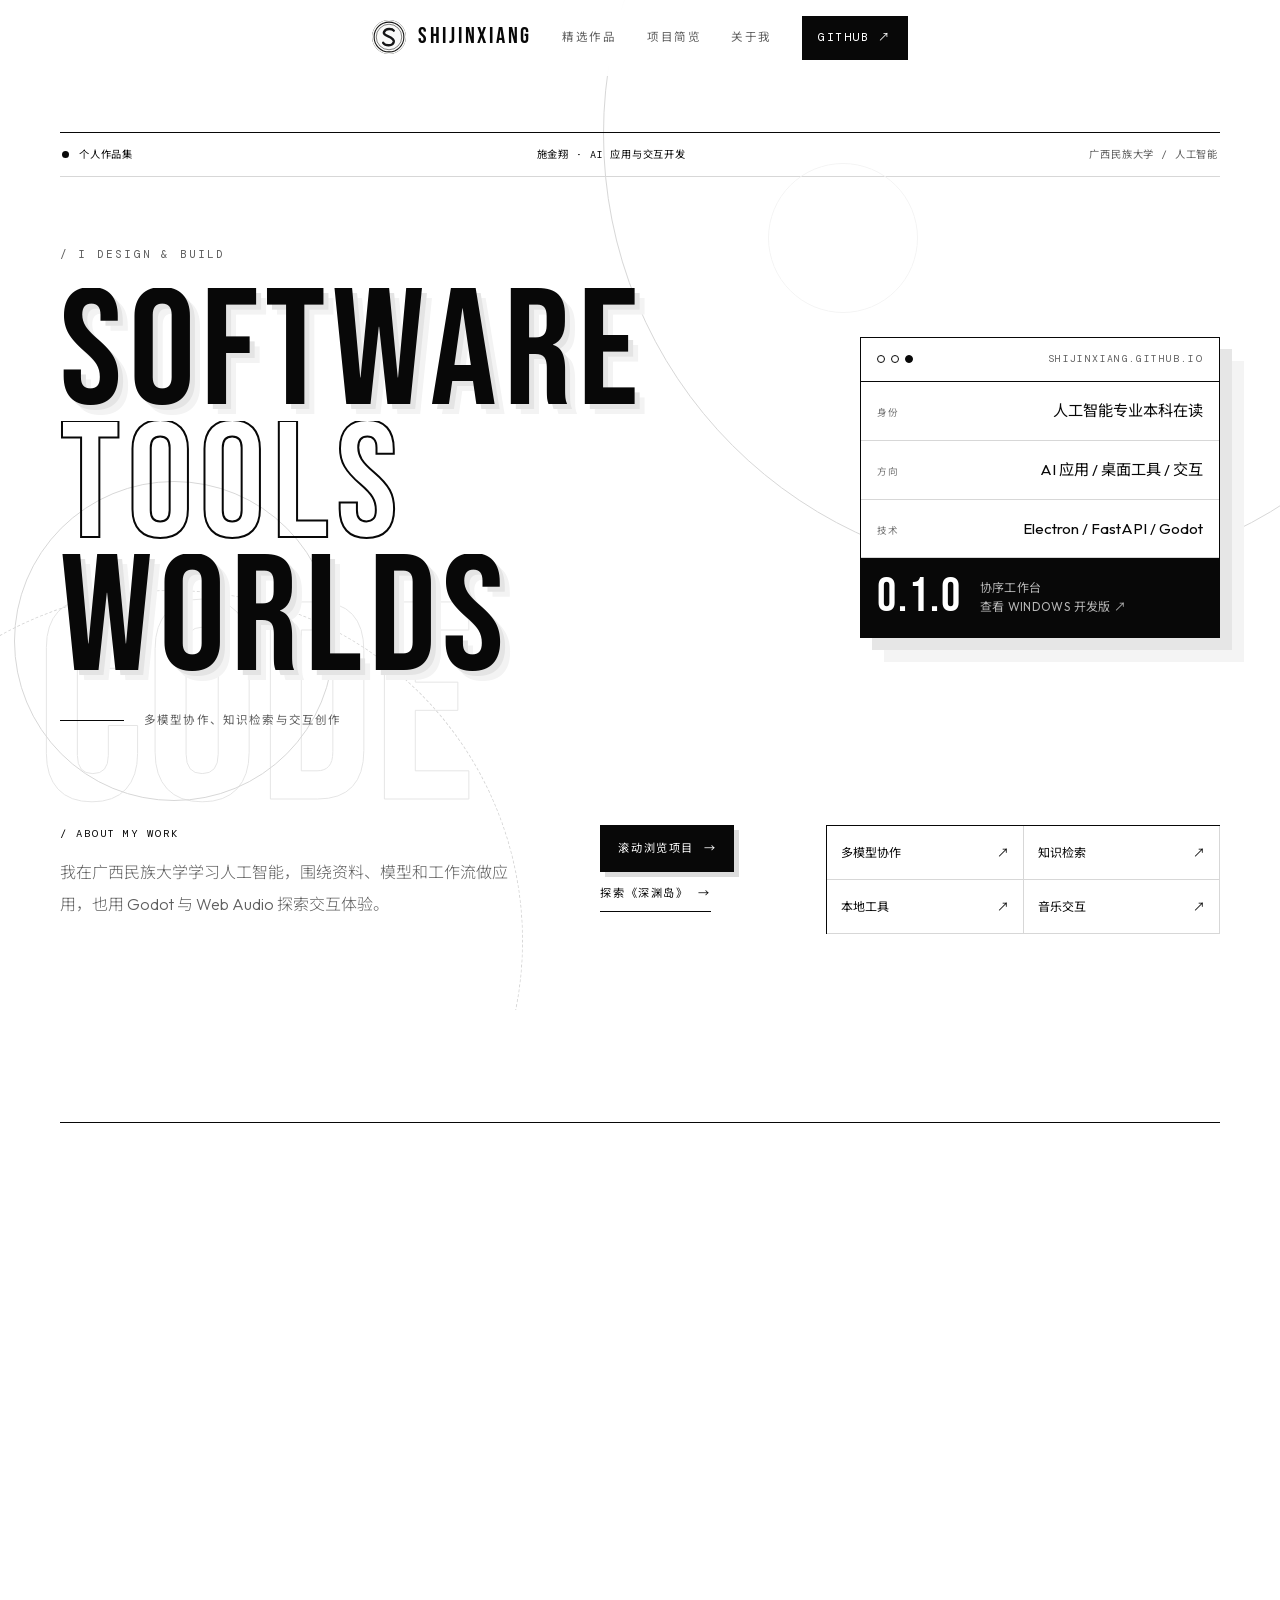
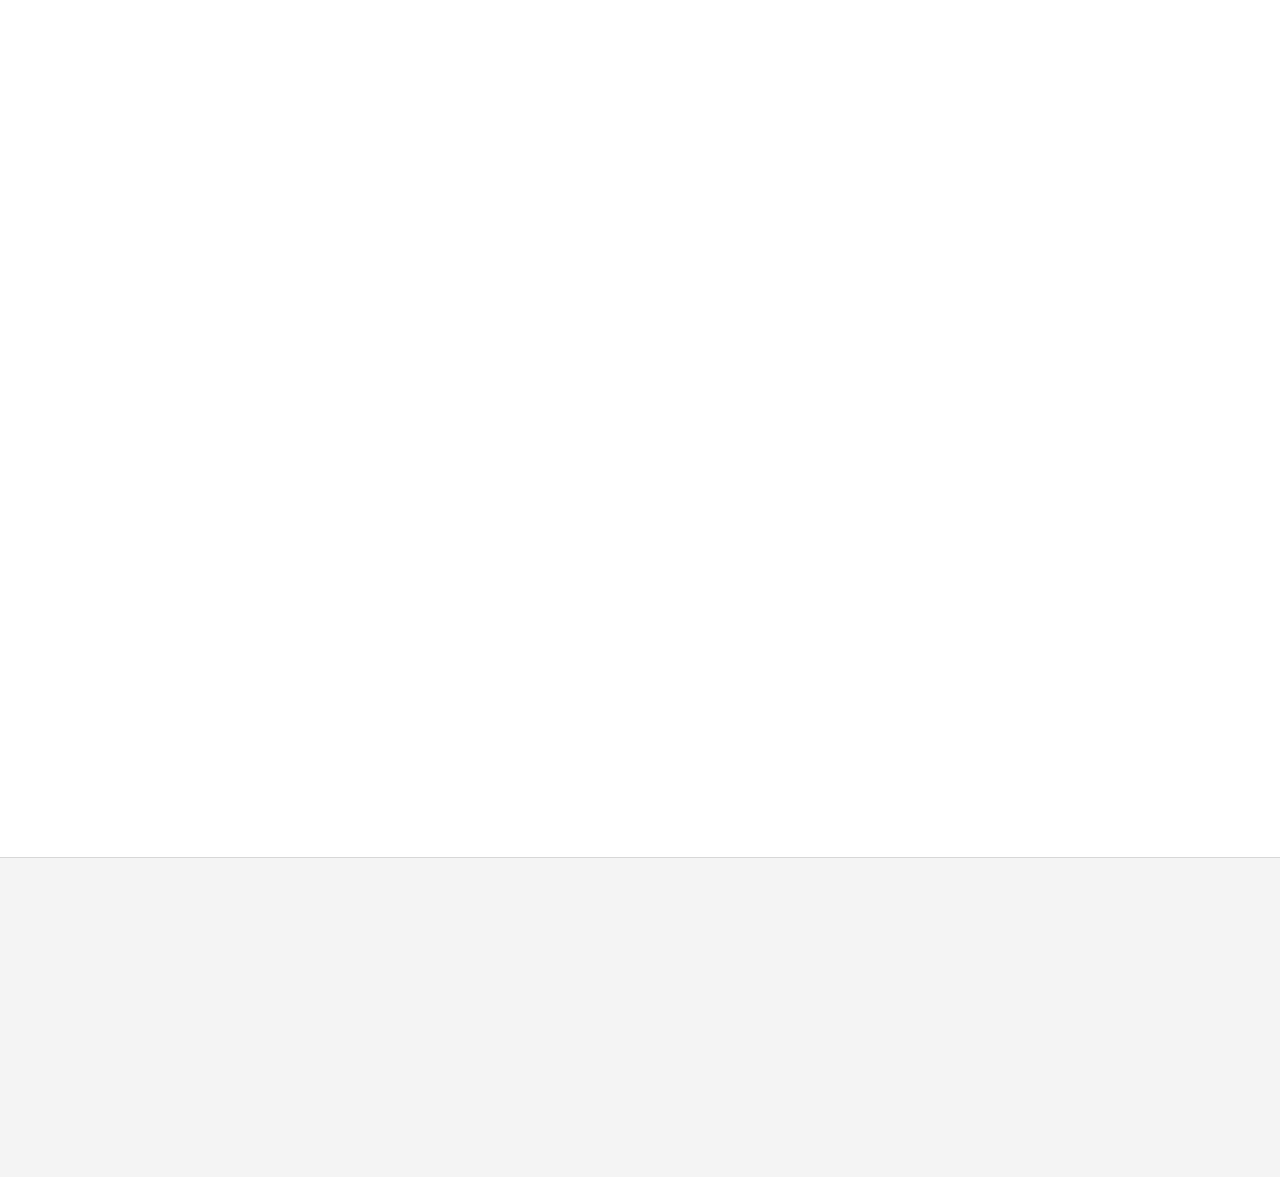
==== commit 877681ca: "Add liquid cursor and scroll-driven portfolio motion" ====
--- a/index.html
+++ b/index.html
@@ -11,13 +11,15 @@
   <meta property="og:url" content="https://shijinxiang.github.io/">
   <meta property="og:image" content="https://shijinxiang.github.io/assets/projects/game-fishing.webp">
   <link rel="canonical" href="https://shijinxiang.github.io/">
-  <link rel="icon" href="./assets/favicon.svg?v=7" type="image/svg+xml">
+  <link rel="icon" href="./assets/favicon.svg?v=8" type="image/svg+xml">
   <link rel="preload" href="./assets/fonts/bebas-neue.woff2" as="font" type="font/woff2" crossorigin>
-  <link rel="preload" href="./assets/fonts/noto-sans-sc.woff2?v=7" as="font" type="font/woff2" crossorigin>
-  <link rel="stylesheet" href="./reference-components.css?v=7">
-  <link rel="stylesheet" href="./site.css?v=7">
-  <script src="./selected-projects.js?v=7" defer></script>
-  <script src="./portfolio.js?v=7" defer></script>
+  <link rel="preload" href="./assets/fonts/noto-sans-sc.woff2?v=8" as="font" type="font/woff2" crossorigin>
+  <link rel="stylesheet" href="./reference-components.css?v=8">
+  <link rel="stylesheet" href="./site.css?v=8">
+  <link rel="stylesheet" href="./motion.css?v=8">
+  <script src="./selected-projects.js?v=8" defer></script>
+  <script src="./portfolio.js?v=8" defer></script>
+  <script src="./motion.js?v=8" defer></script>
   <title>施金翔 · 软件、工具与交互作品</title>
 </head>
 <body class="portfolio-page" id="home">
@@ -25,14 +27,14 @@
   <header class="nav nav--clustered" id="siteNav">
     <div class="nav-inner">
       <a class="brand" href="./" aria-label="施金翔的个人主页">
-        <span class="brand-mark"><img src="./assets/favicon.svg?v=7" alt="" width="34" height="34"></span>
+        <span class="brand-mark"><img src="./assets/favicon.svg?v=8" alt="" width="34" height="34"></span>
         <span class="brand-word">SHIJINXIANG</span>
       </a>
       <div class="nav-spacer"></div>
       <button class="nav-menu" id="menuToggle" type="button" aria-expanded="false" aria-controls="mainNav" hidden>菜单 <span aria-hidden="true">＋</span></button>
       <nav class="nav-links" id="mainNav" aria-label="主导航">
         <a class="nav-link" href="#work">精选作品</a>
-        <a class="nav-link" href="#practice">开发方向</a>
+        <a class="nav-link" href="#practice">项目简览</a>
         <a class="nav-link" href="#about">关于我</a>
         <a class="nav-link nav-cta" href="https://github.com/shijinxiang" target="_blank" rel="noopener noreferrer">GITHUB ↗</a>
       </nav>
@@ -81,7 +83,7 @@
             <p class="hero-copy">我在广西民族大学学习人工智能，围绕资料、模型和工作流做应用，也用 Godot 与 Web Audio 探索交互体验。</p>
           </div>
           <div class="hero-actions">
-            <a class="hero-link hero-link--dark" href="#work">浏览精选项目</a>
+            <a class="hero-link hero-link--dark" href="#practice">滚动浏览项目</a>
             <a class="hero-link" href="#project-shenyuan-island">探索《深渊岛》</a>
           </div>
           <div class="hero-services" aria-label="项目快速入口">
@@ -93,6 +95,33 @@
         </div>
       </div>
     </section>
+
+    <section class="section project-notes-section" id="practice" aria-labelledby="practiceTitle">
+      <div class="container">
+        <div class="section-header">
+          <h2 class="section-title" id="practiceTitle">PROJECT NOTES</h2>
+          <p class="section-copy">滚动卡片区域，逐项了解七个项目。通过项目名称或详情入口继续查看。</p>
+        </div>
+        <div class="services-system project-scroll-layout">
+          <aside class="services-primer project-notes-primer">
+            <span class="services-primer__label">项目简览</span>
+            <h3>From task<br>to workflow.<br>From scene<br>to experience.</h3>
+            <p>从多模型协作、知识检索与桌面工具，到海岛生活和音乐交互。</p>
+            <div class="notes-reading-status">
+              <span id="notesCurrentName">协序工作台</span>
+              <span id="notesPosition">01 / 07</span>
+            </div>
+            <div class="notes-progress" aria-hidden="true"><span id="notesProgress"></span></div>
+          </aside>
+          <div class="project-scroll" id="projectScroll" role="region" aria-label="项目简介滚动区" tabindex="0">
+            <div class="services-stack project-notes-list" id="projectNotes">
+              <p class="case-loading">正在载入项目简介…</p>
+            </div>
+          </div>
+        </div>
+      </div>
+    </section>
+
 
     <section class="section section--tight" id="work" aria-labelledby="workTitle">
       <span id="projects" class="anchor-alias"></span>
@@ -126,41 +155,7 @@
       </div>
     </section>
 
-    <section class="section" id="practice" aria-labelledby="practiceTitle">
-      <div class="container">
-        <div class="section-header">
-          <h2 class="section-title" id="practiceTitle">WHAT I BUILD</h2>
-          <p class="section-copy">让界面、数据和运行过程接在一起。</p>
-        </div>
-        <div class="services-system">
-          <aside class="services-primer">
-            <span class="services-primer__label">PROJECT PRACTICE</span>
-            <h3>From task<br>to workflow.<br>From scene<br>to experience.</h3>
-            <p>从具体使用场景出发，把任务流程、桌面操作和交互反馈落实到可以运行的项目中。</p>
-          </aside>
-          <div class="services-stack">
-            <article class="service-lane" data-reveal>
-              <div class="service-lane__index"><span>AI</span><span>协作与检索</span></div>
-              <div class="service-lane__main"><h3>AI SYSTEMS</h3><p>组织资料、模型与角色交接，衔接知识检索、人工确认和过程追溯。</p></div>
-              <div class="service-lane__fit"><span>相关作品</span><strong>协序 / RAG / VoiceOps</strong></div>
-              <div class="tag-list"><span class="tag">LANGGRAPH</span><span class="tag">FASTAPI</span><span class="tag">SQLITE</span></div>
-            </article>
-            <article class="service-lane" data-reveal>
-              <div class="service-lane__index"><span>APP</span><span>桌面与资料</span></div>
-              <div class="service-lane__main"><h3>DESKTOP TOOLS</h3><p>把题目、截图和回复关联起来，让 OCR、翻译和本地资料管理接近日常操作。</p></div>
-              <div class="service-lane__fit"><span>相关作品</span><strong>开放题记录库 / 翻译桌宠</strong></div>
-              <div class="tag-list"><span class="tag">ELECTRON</span><span class="tag">REACT</span><span class="tag">WPF</span></div>
-            </article>
-            <article class="service-lane" data-reveal>
-              <div class="service-lane__index"><span>PLAY</span><span>场景与声音</span></div>
-              <div class="service-lane__main"><h3>INTERACTIVE</h3><p>用游戏中的生活系统与网页里的声音反馈，探索输入、状态和体验之间的关系。</p></div>
-              <div class="service-lane__fit"><span>相关作品</span><strong>深渊岛 / PULSE</strong></div>
-              <div class="tag-list"><span class="tag">GODOT</span><span class="tag">BLENDER</span><span class="tag">WEB AUDIO</span></div>
-            </article>
-          </div>
-        </div>
-      </div>
-    </section>
+
 
     <section class="section section--tight" id="about" aria-labelledby="aboutTitle">
       <div class="container">
--- a/reference-components.css
+++ b/reference-components.css
@@ -19,7 +19,7 @@
 }
 @font-face {
   font-family: 'Noto Sans SC';
-  src: url('./assets/fonts/noto-sans-sc.woff2?v=7') format('woff2');
+  src: url('./assets/fonts/noto-sans-sc.woff2?v=8') format('woff2');
   font-weight: 100 900;
   font-display: swap;
 }
--- a/motion.css
+++ b/motion.css
@@ -0,0 +1,215 @@
+/* Scroll-linked and pointer-driven motion for the black-and-white edition. */
+.motion-ready main { overflow-x: clip; }
+.hero-headline {
+  transform: translate3d(var(--hero-pointer-x, 0px), calc(var(--hero-pointer-y, 0px) + var(--hero-scroll-y, 0px)), 0);
+  will-change: transform;
+}
+.hero-panel {
+  transform: perspective(900px) translateX(var(--panel-pointer-x, 0px)) rotateY(var(--panel-rotate-y, 0deg)) rotateX(var(--panel-rotate-x, 0deg));
+  transform-origin: center;
+}
+.hero-open:before {
+  content: "CODE";
+  position: absolute;
+  left: -2%;
+  bottom: -12%;
+  z-index: 0;
+  color: transparent;
+  font-family: var(--font-display);
+  font-size: clamp(150px, 22vw, 340px);
+  line-height: .76;
+  -webkit-text-stroke: 1px var(--line);
+  opacity: .65;
+  transform: translate3d(var(--ghost-pointer-x, 0px), calc(var(--ghost-pointer-y, 0px) + var(--ghost-scroll-y, 0px)), 0);
+  pointer-events: none;
+}
+.hero-char { display: inline-block; transform-origin: center bottom; }
+.hero-line-mask { padding-bottom: 14px; margin-bottom: -14px; }
+.hero--liquid, .hero--liquid * { cursor: none; }
+.liquid-cursor {
+  position: fixed;
+  inset: 0;
+  z-index: 80;
+  overflow: hidden;
+  pointer-events: none;
+  opacity: 0;
+  mix-blend-mode: difference;
+  transition: opacity .22s ease;
+}
+.liquid-cursor.is-visible { opacity: 1; }
+.liquid-cursor__motion {
+  position: absolute;
+  top: 0;
+  left: 0;
+  width: 92px;
+  height: 92px;
+  margin: -46px 0 0 -46px;
+  transform-origin: center;
+  will-change: transform;
+}
+.liquid-cursor__shape {
+  display: block;
+  width: 100%;
+  height: 100%;
+  background: #fff;
+  border-radius: 47% 53% 50% 50% / 52% 48% 52% 48%;
+  animation: liquid-morph 4.2s ease-in-out infinite;
+}
+@keyframes liquid-morph {
+  0%, 100% { border-radius: 47% 53% 50% 50% / 52% 48% 52% 48%; }
+  33% { border-radius: 59% 41% 46% 54% / 43% 58% 42% 57%; }
+  66% { border-radius: 41% 59% 57% 43% / 57% 43% 54% 46%; }
+}
+
+.project-scroll-layout {
+  --notes-height: clamp(500px, calc(100svh - 148px), 760px);
+  align-items: stretch;
+}
+.project-notes-primer {
+  height: var(--notes-height);
+  min-height: 0;
+  top: 100px;
+  display: flex;
+  flex-direction: column;
+  justify-content: space-between;
+  gap: 16px;
+}
+.project-notes-primer h3 { margin: 0; font-size: clamp(40px, min(4.3vw, 7svh), 60px); line-height: .96; }
+.project-notes-primer p { margin: 0; font-size: 14px; line-height: 1.8; }
+.notes-reading-status {
+  display: flex;
+  align-items: center;
+  justify-content: space-between;
+  gap: 20px;
+  padding-top: 18px;
+  border-top: 1px solid #565656;
+  color: #fff;
+  font-size: 13px;
+}
+#notesPosition { font-family: var(--font-mono); font-size: 12px; white-space: nowrap; }
+.notes-progress { height: 2px; width: 100%; background: #444; overflow: hidden; }
+.notes-progress span { display: block; width: 100%; height: 100%; background: #fff; transform: scaleX(0); transform-origin: left; }
+.project-scroll {
+  position: relative;
+  height: var(--notes-height);
+  overflow-x: hidden;
+  overflow-y: auto;
+  overscroll-behavior-y: auto;
+  scrollbar-width: thin;
+  scrollbar-color: #161616 #e4e4e4;
+  -webkit-overflow-scrolling: touch;
+  padding: 24px 20px;
+  border: 1px solid var(--line);
+  background: repeating-linear-gradient(135deg, transparent 0 7px, #ededed 7px 8px), #fff;
+}
+.project-scroll::-webkit-scrollbar { width: 5px; }
+.project-scroll::-webkit-scrollbar-thumb { background: #161616; }
+.project-scroll::-webkit-scrollbar-track { background: #e4e4e4; }
+.project-notes-list { position: relative; gap: 24px; padding-bottom: 24px; }
+.project-note-card {
+  --card-progress: 1;
+  --card-shift: 58px;
+  --card-angle: -2.2deg;
+  position: relative;
+  min-height: 300px;
+  background: linear-gradient(100deg, #f3f3f3, #fff);
+  transform-origin: center;
+}
+.project-note-card:nth-child(even) { --card-shift: -58px; --card-angle: 2.2deg; }
+.project-note-card .service-lane__index > span:first-child { font: 500 12px/1 var(--font-mono); letter-spacing: .08em; }
+.project-note-card .service-lane__main h3 { font-size: clamp(36px, 3.7vw, 58px); overflow-wrap: anywhere; }
+.project-note-card .service-lane__main h3 a { color: inherit; }
+.project-note-card .note-project-name { font-size: 17px; color: var(--ink); margin: 14px 0 8px; font-weight: 500; }
+.project-note-card .service-lane__main > p:not(.note-project-name) { margin: 0; font-size: 14px; line-height: 1.9; }
+.project-note-card .work-link { margin-top: 14px; }
+.project-note-card .service-lane__fit { display: grid; align-content: start; gap: 10px; }
+.project-note-card .service-lane__fit span { font-size: 10px; }
+.project-note-card .service-lane__fit strong { margin-bottom: 10px; }
+.project-note-card .tag-list { display: flex; flex-wrap: wrap; gap: 7px; }
+.project-note-card .tag { font: 11px/1.4 var(--font-body); letter-spacing: 0; }
+
+.motion-ready [data-scroll-reveal] {
+  --reveal-progress: 0;
+  opacity: var(--reveal-progress);
+  will-change: transform, opacity;
+}
+.motion-ready [data-scroll-reveal="heading"] {
+  overflow: hidden;
+  transform: translateY(calc((1 - var(--reveal-progress)) * 36px));
+  clip-path: inset(calc((1 - var(--reveal-progress)) * 100%) 0 0);
+}
+.motion-ready [data-scroll-reveal="rise"] {
+  transform: translateY(calc((1 - var(--reveal-progress)) * 38px));
+}
+.motion-ready [data-scroll-reveal="left"] {
+  transform: translateX(calc((1 - var(--reveal-progress)) * -52px));
+}
+.motion-ready [data-scroll-reveal="right"] {
+  transform: translateX(calc((1 - var(--reveal-progress)) * 52px));
+}
+.motion-ready [data-scroll-reveal="frame"] {
+  transform: translateY(calc((1 - var(--reveal-progress)) * 44px)) scale(calc(.975 + var(--reveal-progress) * .025));
+  clip-path: inset(0 0 calc((1 - var(--reveal-progress)) * 22%) 0);
+  transform-origin: center top;
+}
+.motion-ready [data-scroll-reveal="wipe"] {
+  clip-path: inset(0 calc((1 - var(--reveal-progress)) * 100%) 0 0);
+  transform: translateY(calc((1 - var(--reveal-progress)) * 20px));
+}
+.motion-ready .work-showroom {
+  --work-depth-a: calc(6px + var(--reveal-progress) * 8px);
+  --work-depth-b: calc(12px + var(--reveal-progress) * 16px);
+}
+.motion-ready .work-showroom .work-reel__item {
+  --item-reveal: clamp(0, calc(var(--reveal-progress) * 1.35 - var(--reveal-index, 0) * .035), 1);
+  opacity: var(--item-reveal);
+  transform: translateX(calc((1 - var(--item-reveal)) * 24px));
+}
+.motion-ready .project-note-card {
+  opacity: calc(.07 + var(--card-progress) * .93);
+  transform: translate3d(calc((1 - var(--card-progress)) * var(--card-shift)), calc((1 - var(--card-progress)) * 26px - var(--card-progress) * 6px), 0) rotate(calc((1 - var(--card-progress)) * var(--card-angle)));
+  clip-path: inset(0 0 calc((1 - var(--card-progress)) * 22%) 0);
+  box-shadow: 0 calc(var(--card-progress) * 13px) 0 #e6e6e6;
+  will-change: transform, opacity;
+}
+.motion-ready [data-scroll-reveal]:focus-within {
+  --reveal-progress: 1 !important;
+  opacity: 1;
+  transform: none;
+  clip-path: none;
+}
+.motion-ready .project-note-card:focus-within {
+  --card-progress: 1 !important;
+  opacity: 1;
+  transform: none;
+  clip-path: none;
+}
+@media(max-width:980px) {
+  .project-scroll-layout { grid-template-columns: 1fr; }
+  .project-notes-primer { position: relative; height: auto; top: auto; padding: 28px; }
+  .project-notes-primer h3 { font-size: 46px; }
+  .project-scroll { height: min(680px, 72svh); }
+}
+@media(max-width:720px) {
+  .liquid-cursor { display: none; }
+  .project-scroll-layout { margin-right: 12px; }
+  .project-scroll { height: min(620px, 72svh); padding: 18px 12px; }
+  .project-notes-primer h3 { font-size: 42px; }
+  .project-note-card { min-height: 0; }
+  .project-note-card .service-lane__main h3 { font-size: 38px; }
+  .project-note-card .service-lane__fit { gap: 8px; padding-top: 14px; }
+  .project-note-card .service-lane__fit strong { margin-bottom: 0; }
+  .motion-ready .project-note-card { transform: translateY(calc((1 - var(--card-progress)) * 24px)); }
+  .hero-open:before { font-size: 160px; bottom: -4%; }
+}
+@media(prefers-reduced-motion:reduce) {
+  .hero-headline, .hero-panel, .hero-open:before { transform: none; }
+  .liquid-cursor { display: none; }
+  .hero--liquid, .hero--liquid * { cursor: auto; }
+  .motion-ready [data-scroll-reveal], .motion-ready .project-note-card,
+  .motion-ready .work-showroom .work-reel__item {
+    opacity: 1;
+    transform: none;
+    clip-path: none;
+  }
+}
